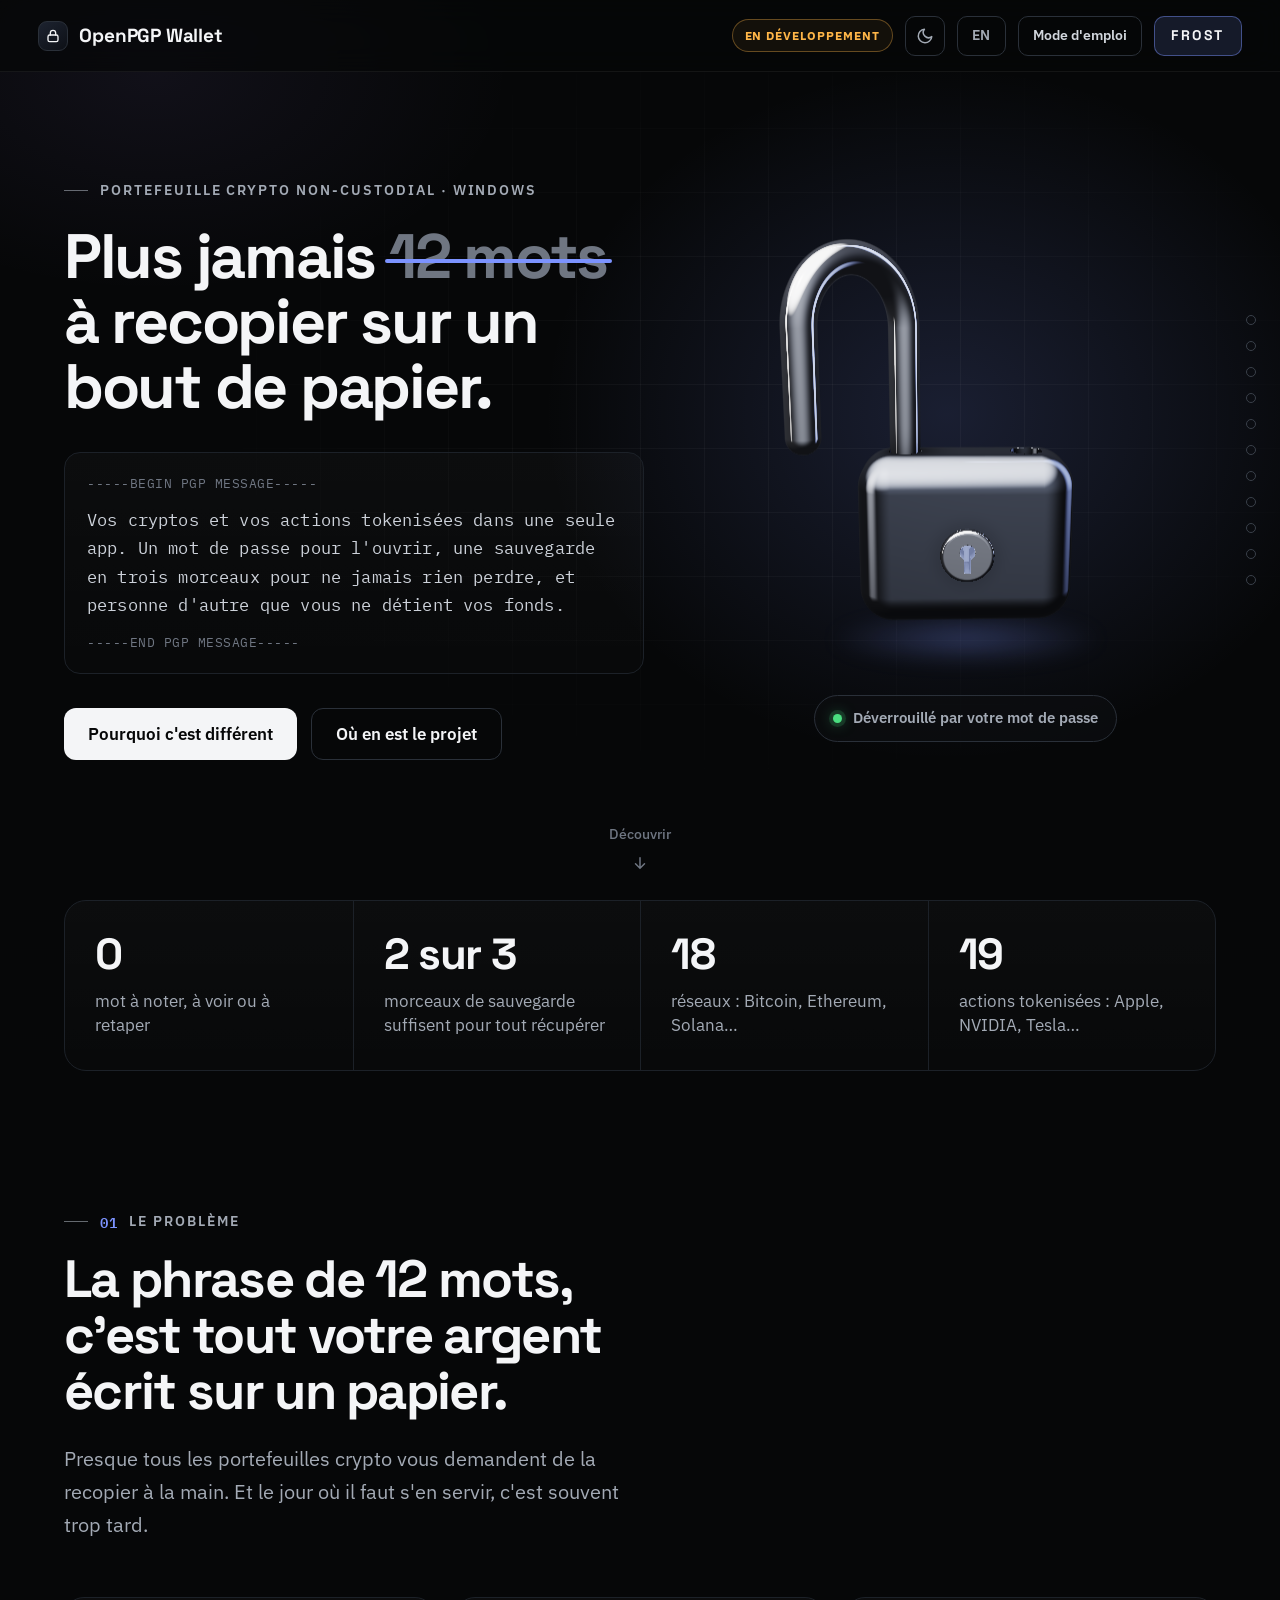
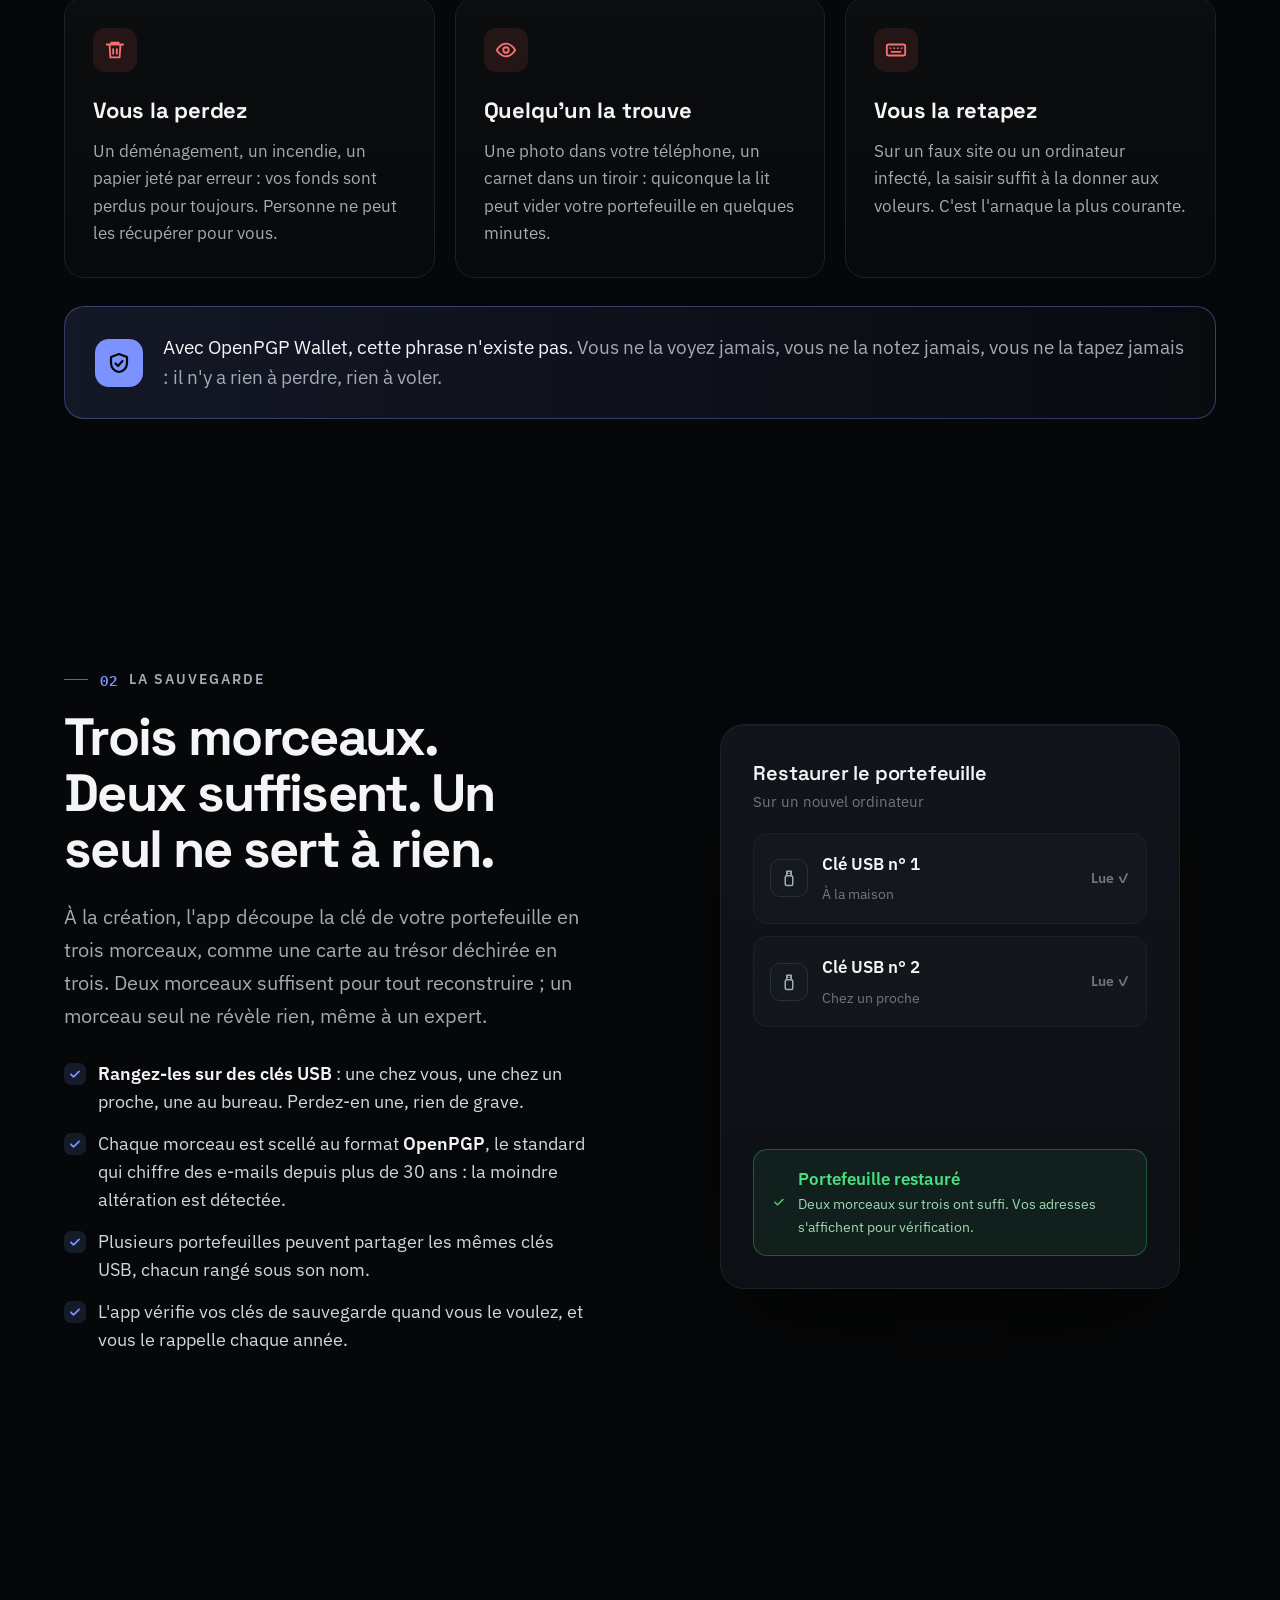
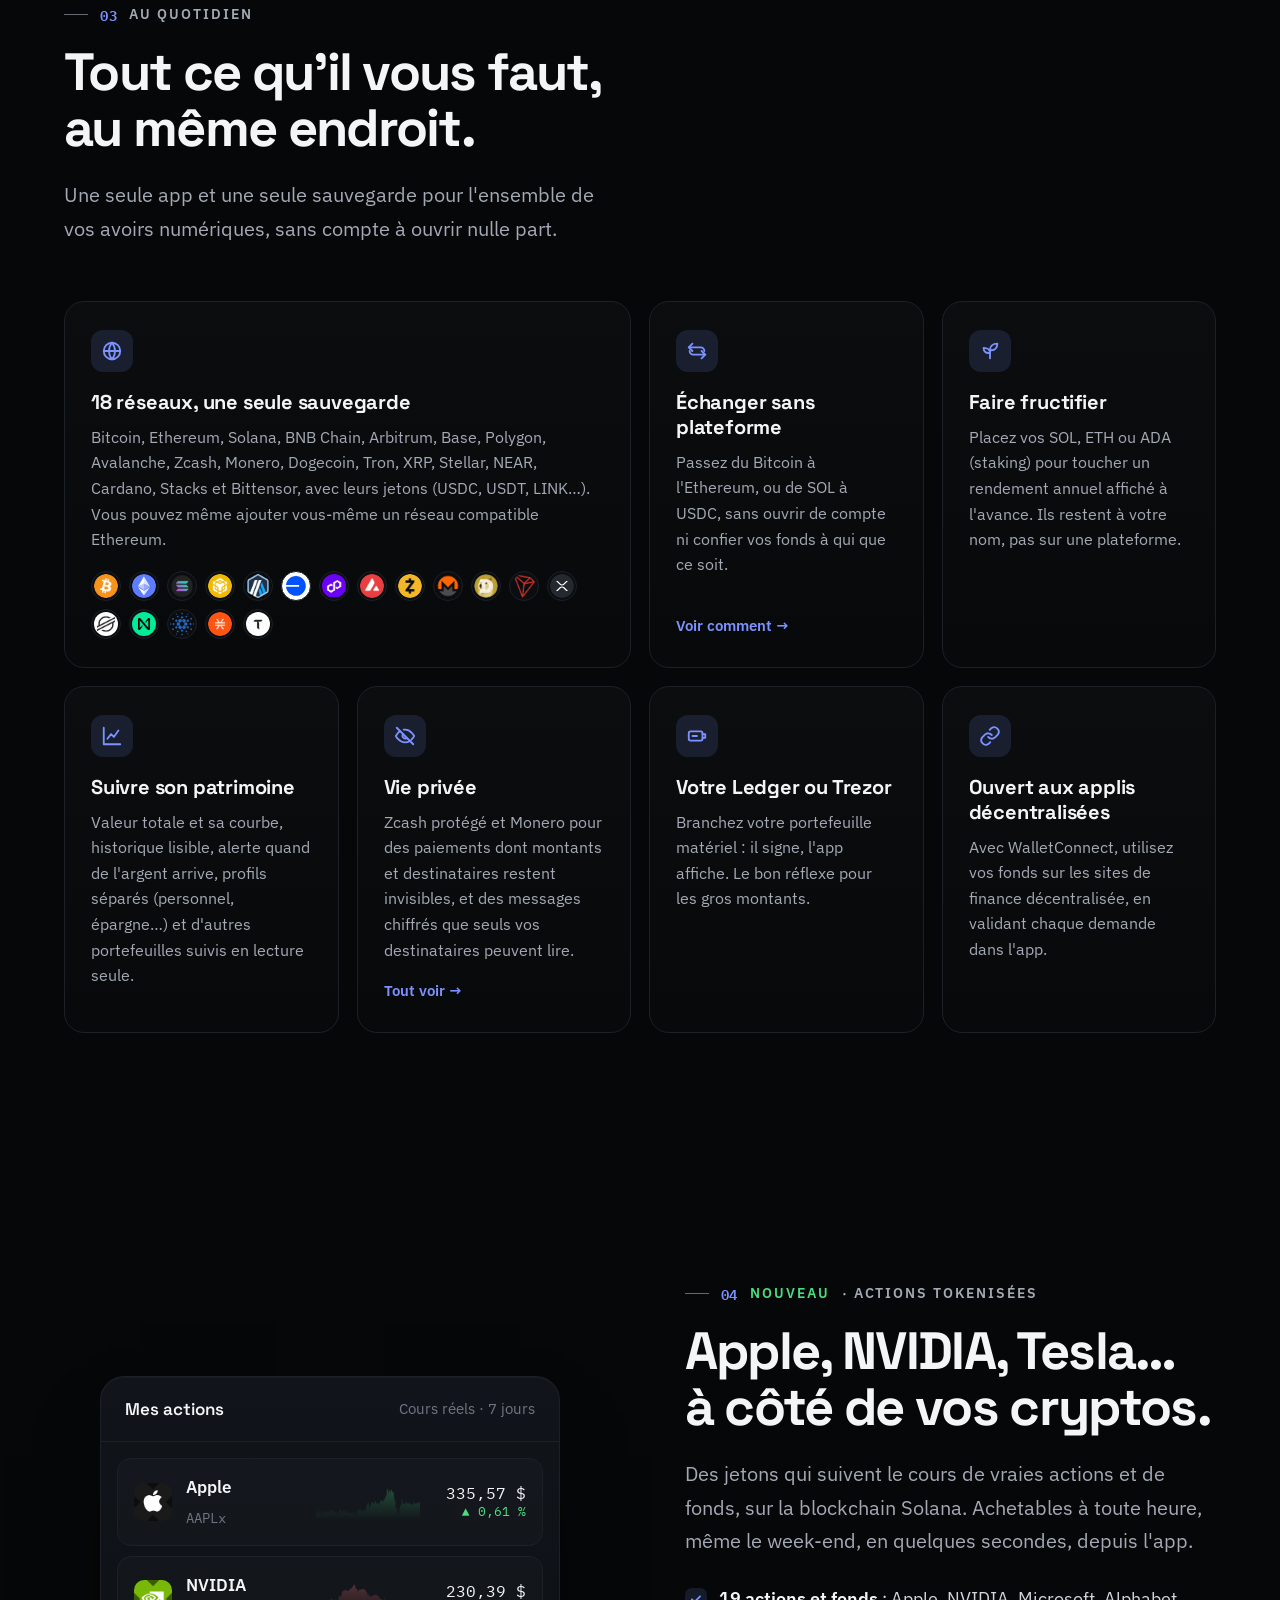
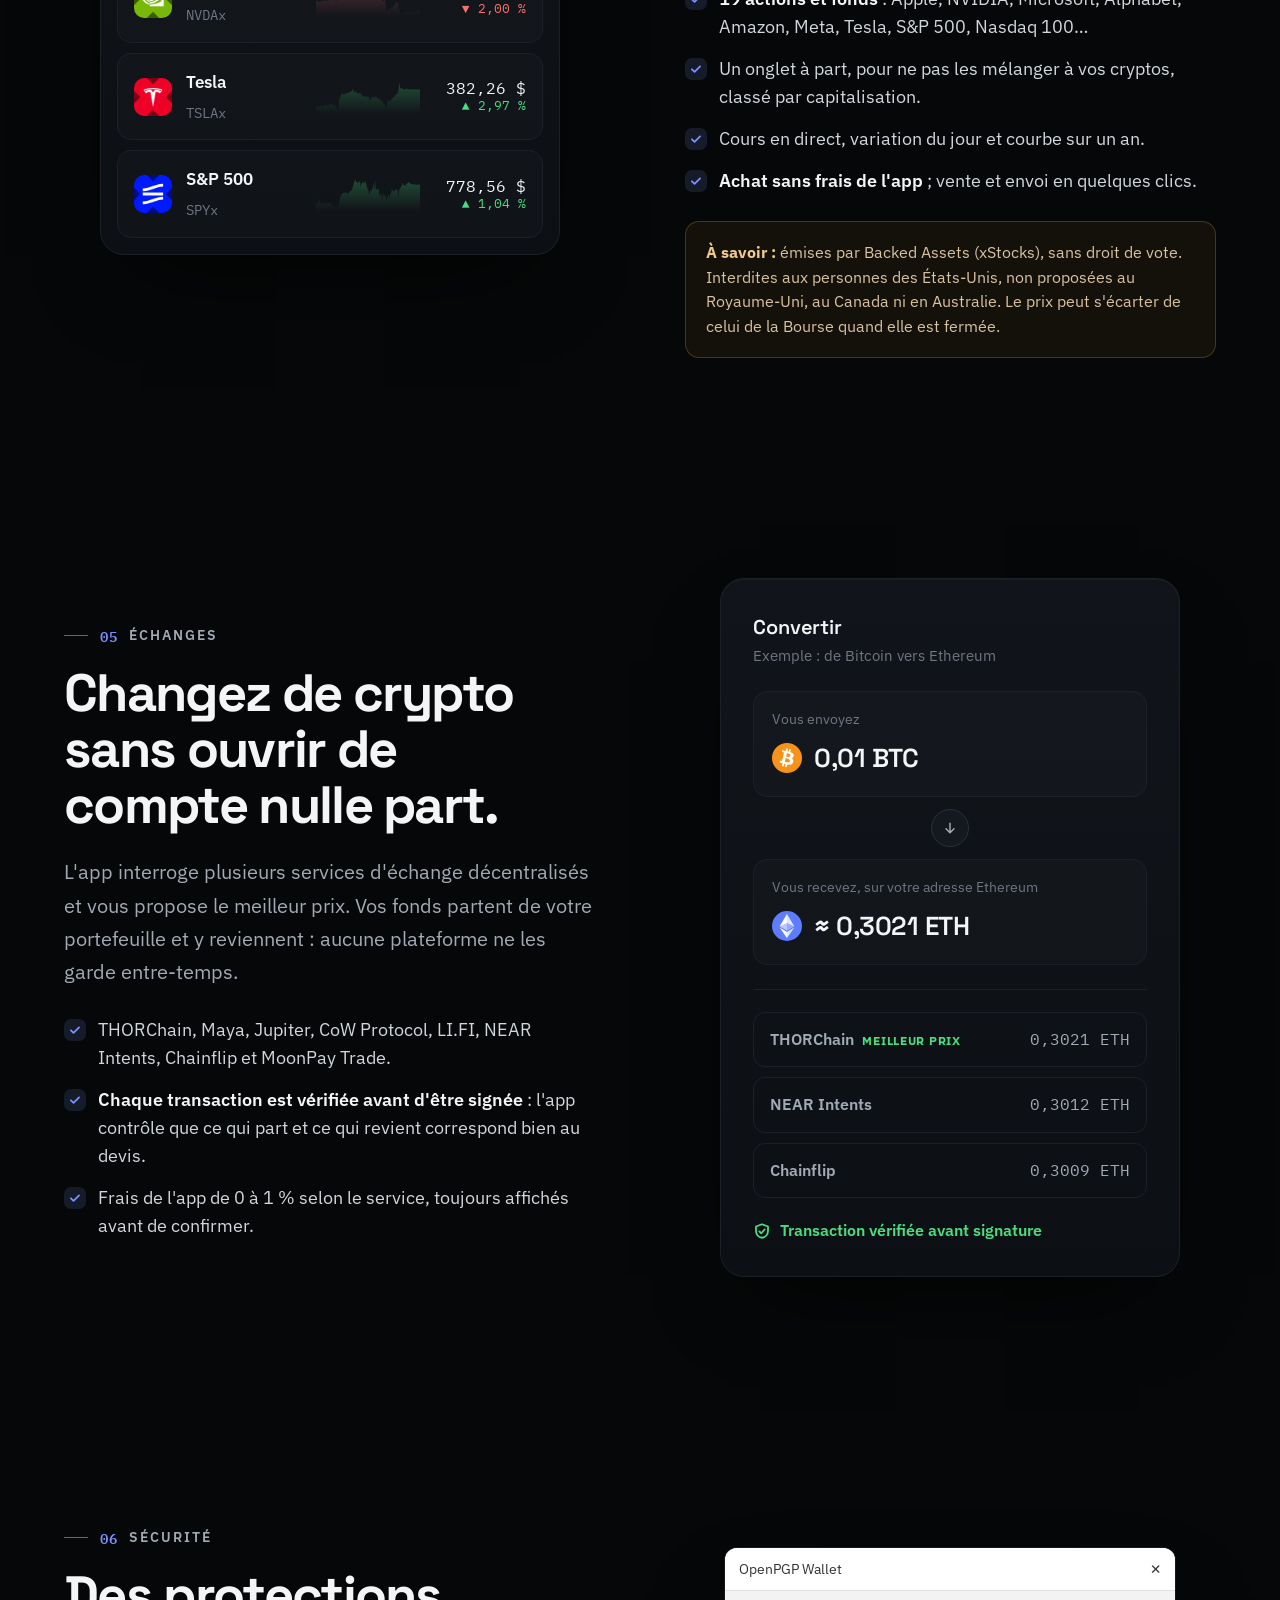
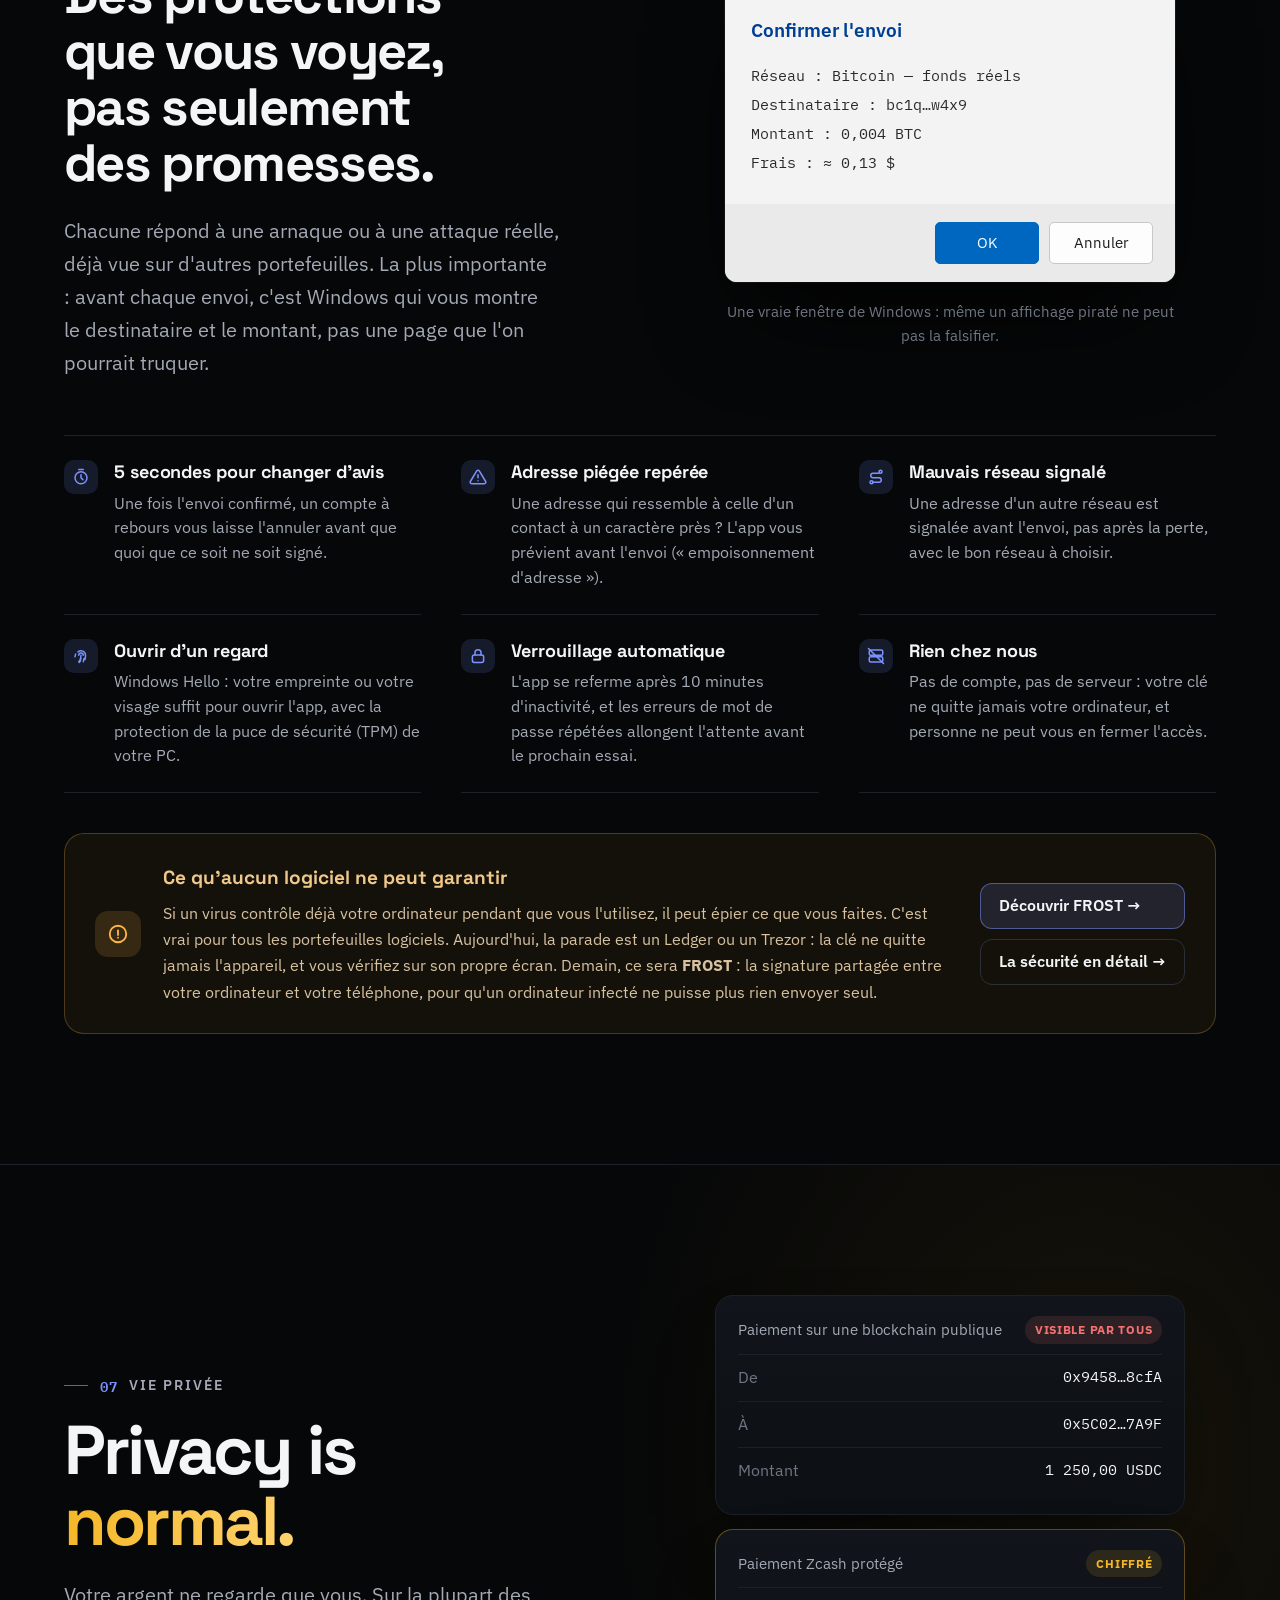
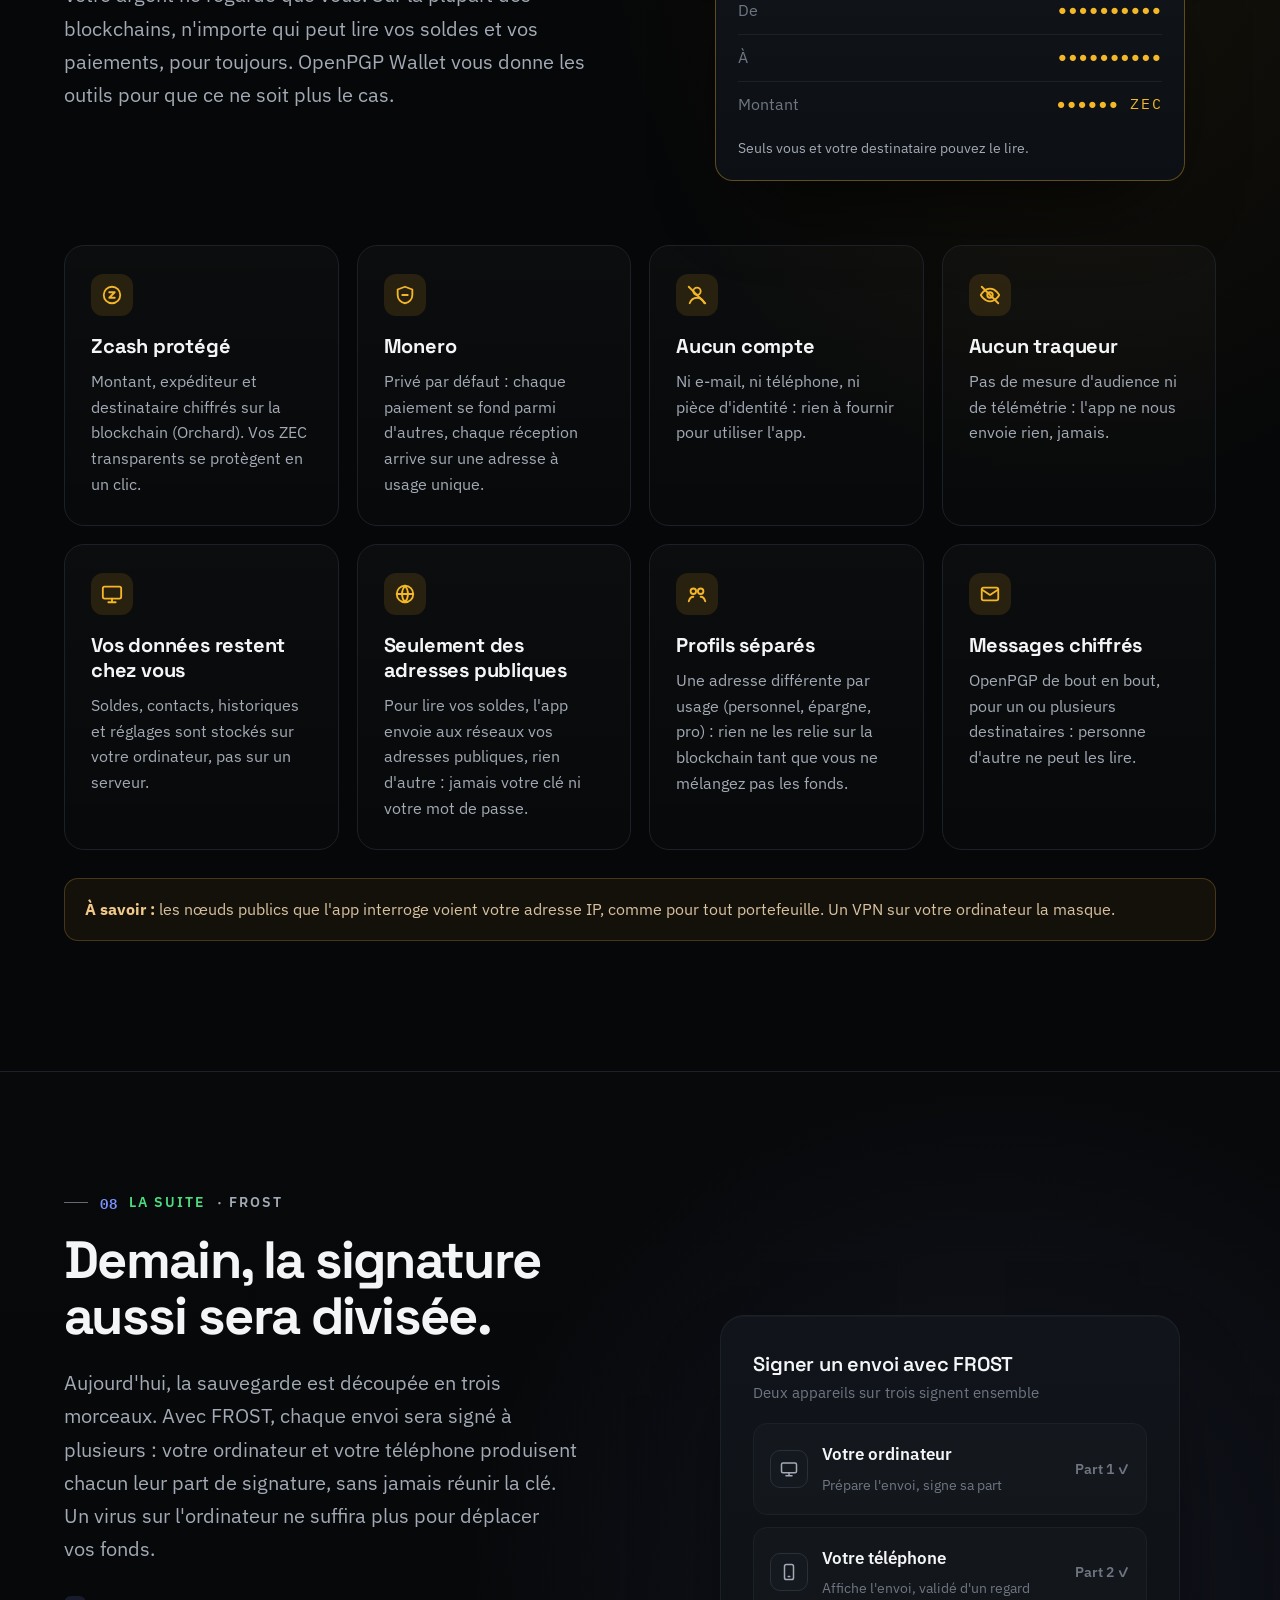
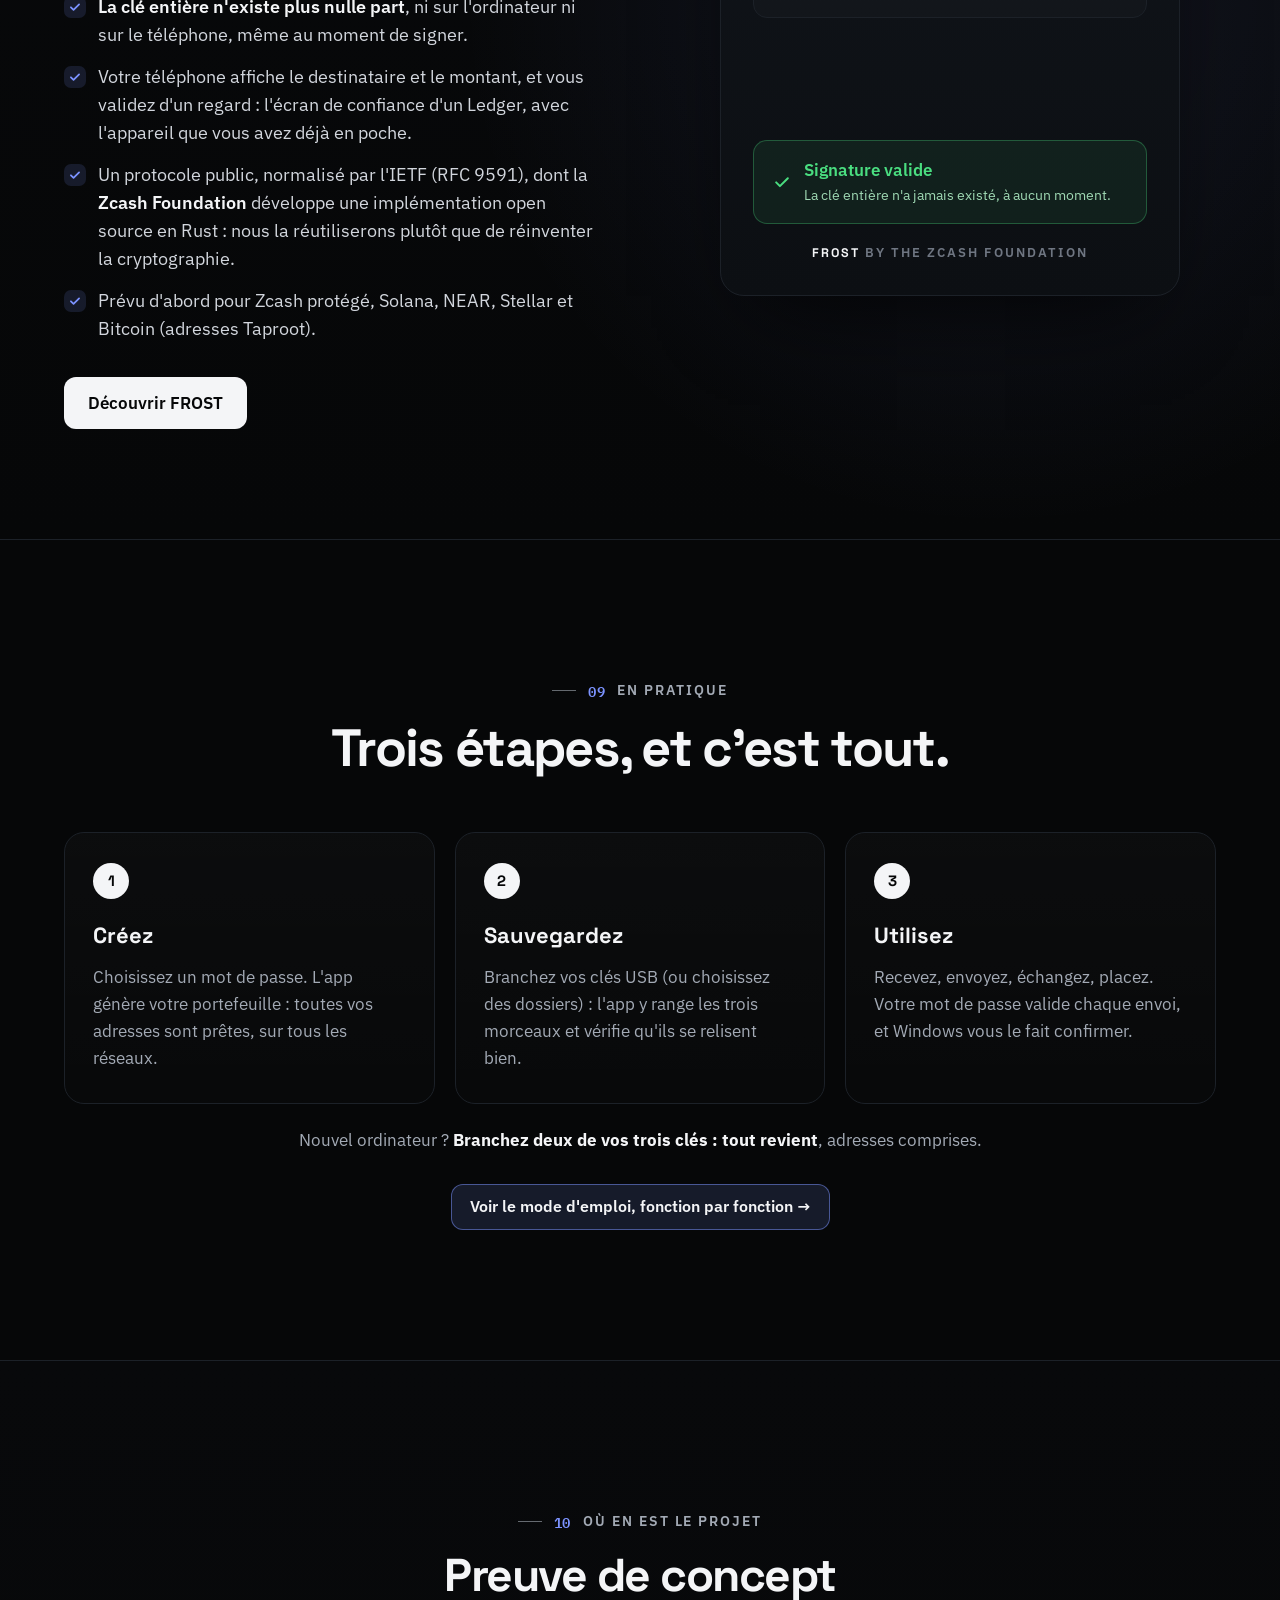
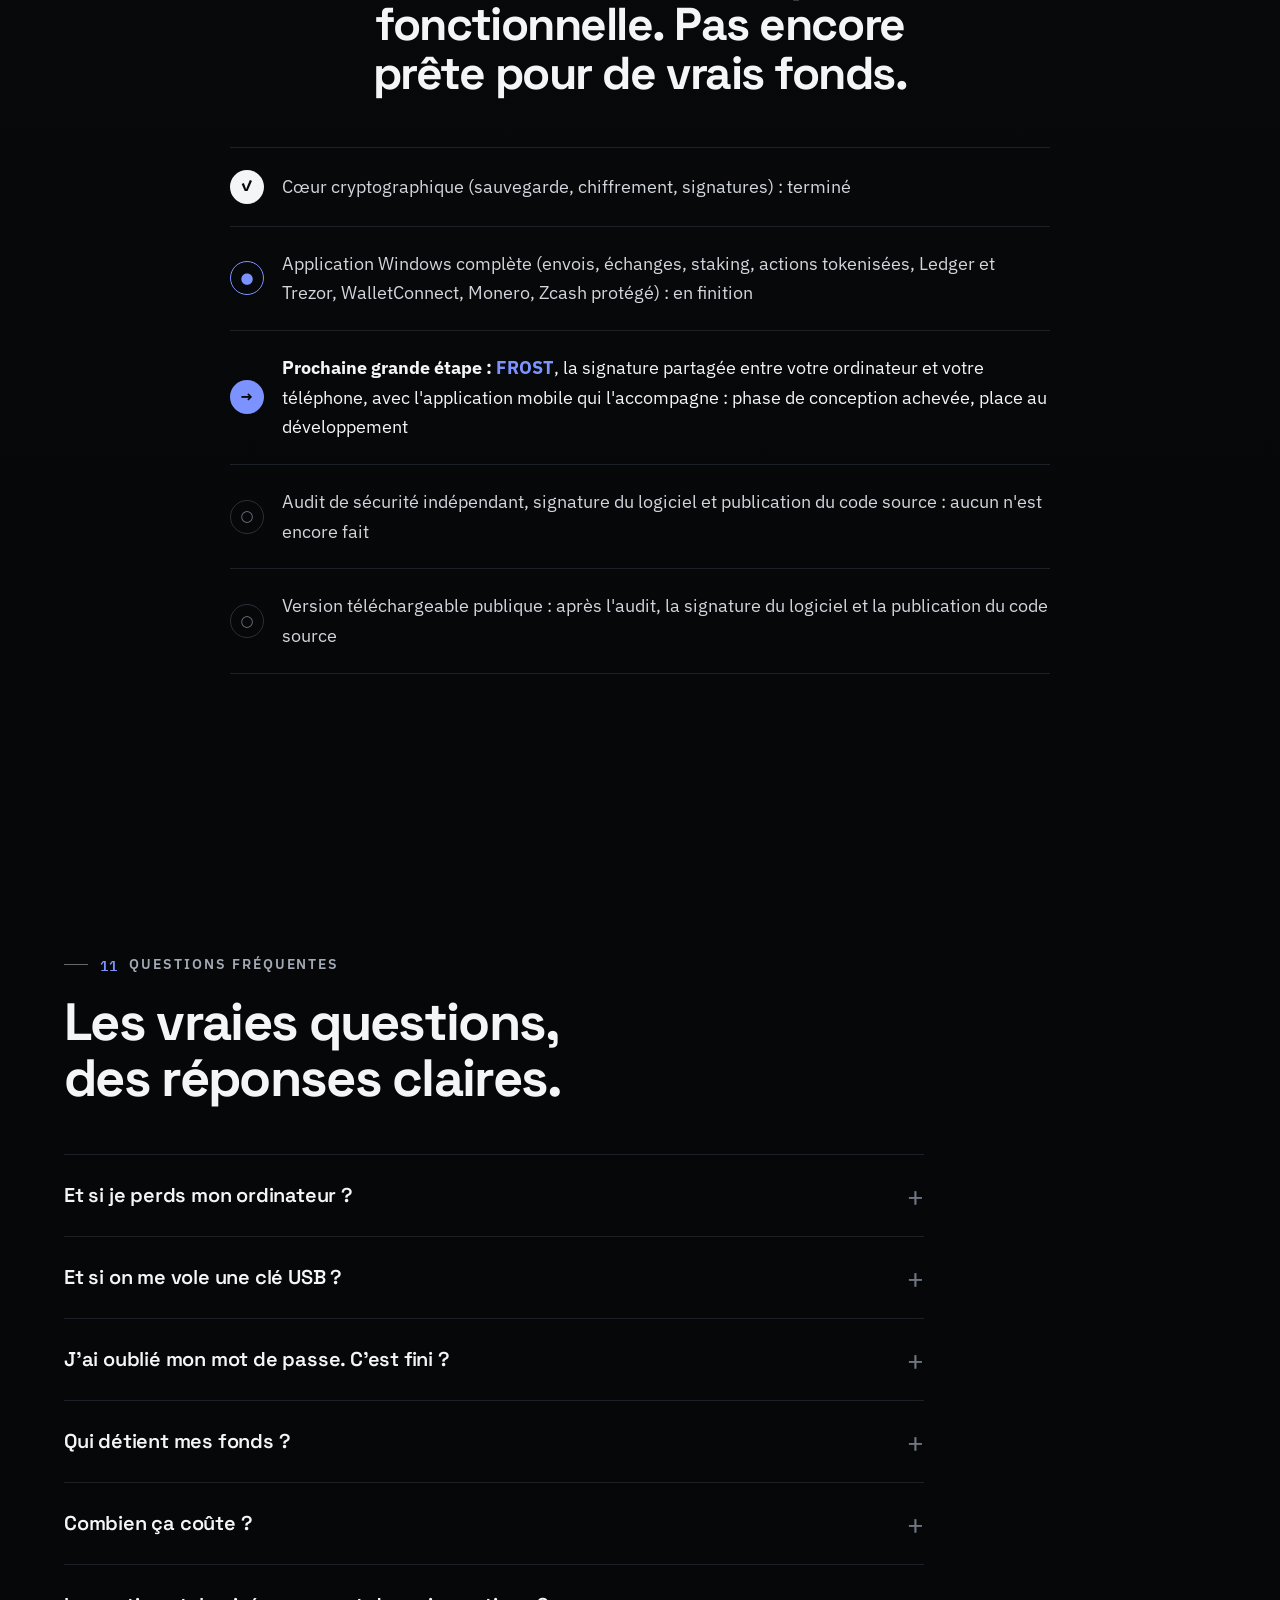
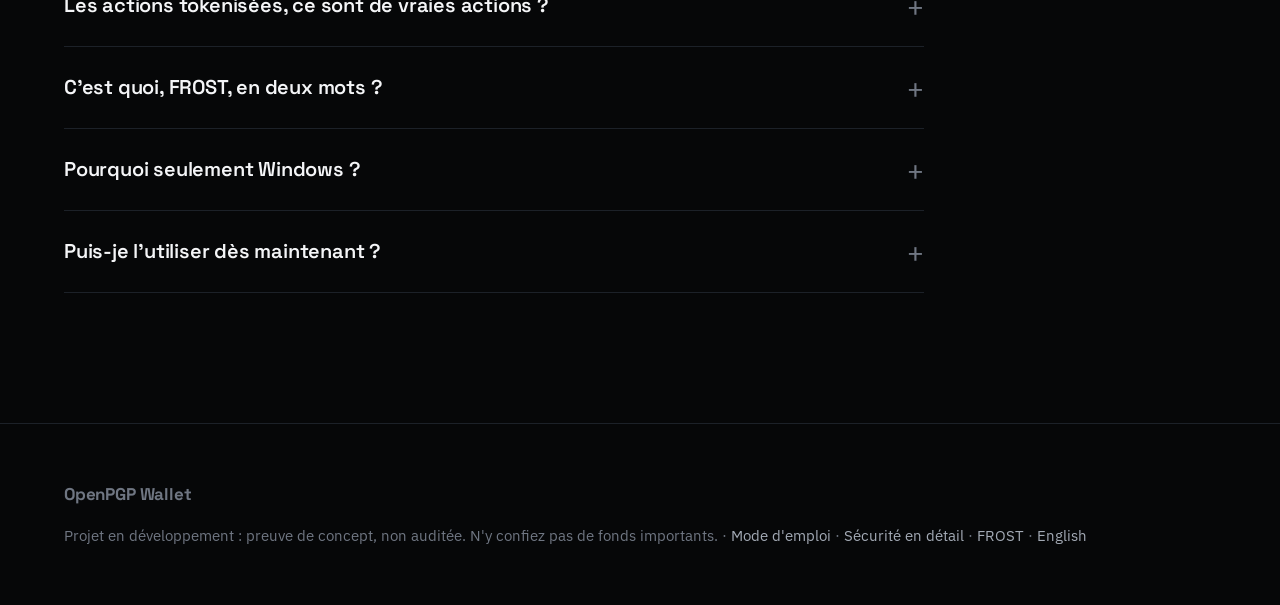
==== index.html @ 3c8a3f7e "Mode d'emploi en vidéos (français et anglais), page FROST aux couleurs de Zcash, relecture du site -" ====
<!DOCTYPE html>
<html lang="fr">
<head>
<meta charset="utf-8">
<meta name="viewport" content="width=device-width, initial-scale=1.0">
<script>try { if (localStorage.getItem("openpgp-site-theme") === "light") document.documentElement.dataset.theme = "light"; } catch (e) {}</script>
<title>OpenPGP Wallet — vos cryptos et vos actions, sans phrase de récupération</title>
<meta name="description" content="Portefeuille crypto non-custodial pour Windows : 18 réseaux, actions tokenisées, échanges et staking, sans phrase de 12 mots à noter. Une sauvegarde en trois morceaux, dont deux suffisent. Projet en développement.">
<link rel="icon" type="image/svg+xml" href="assets/favicon.svg">
<link rel="icon" type="image/png" sizes="32x32" href="assets/favicon-32.png">
<link rel="apple-touch-icon" href="assets/apple-touch-icon.png">
<link rel="alternate" hreflang="fr" href="index.html">
<link rel="alternate" hreflang="en" href="en.html">
<link rel="preconnect" href="https://fonts.googleapis.com">
<link rel="preconnect" href="https://fonts.gstatic.com" crossorigin>
<link href="https://fonts.googleapis.com/css2?family=Space+Grotesk:wght@500;600;700&family=IBM+Plex+Sans:wght@400;500;600&family=IBM+Plex+Mono:wght@400;500&display=swap" rel="stylesheet">
<link rel="stylesheet" href="assets/site.css">
</head>
<body>

<header class="nav">
  <a class="brand" href="#top" aria-label="OpenPGP Wallet, haut de page">
    <span class="brand-mark" aria-hidden="true">
      <svg width="16" height="16" viewBox="0 0 24 24" fill="none" stroke="#f4f5f7" stroke-width="2" stroke-linecap="round"><rect x="4.5" y="10.5" width="15" height="10" rx="2.5"/><path d="M8 10.5V7.5a4 4 0 0 1 8 0v3"/></svg>
    </span>
    OpenPGP Wallet
  </a>
  <nav class="nav-links" aria-label="Sections">
    <a href="#sec-why">Pourquoi</a>
    <a href="#sec-backup">Sauvegarde</a>
    <a href="#sec-features">Fonctionnalités</a>
    <a href="#sec-stocks">Actions</a>
    <a href="#sec-swap">Échanges</a>
    <a href="#sec-security">Sécurité</a>
    <a href="#sec-privacy">Vie privée</a>
    <a href="#sec-frost" class="nav-frost">FROST</a>
    <a href="#sec-status">Projet</a>
    <a href="#sec-faq">FAQ</a>
  </nav>
  <div class="nav-actions">
    <span class="badge-private">EN DÉVELOPPEMENT</span>
    <button class="theme-toggle" type="button" id="theme-toggle" data-to-light="Passer en thème clair" data-to-dark="Passer en thème sombre" aria-label="Passer en thème clair" title="Passer en thème clair">
      <svg class="moon" width="18" height="18" viewBox="0 0 24 24" fill="none" stroke="currentColor" stroke-width="2" stroke-linecap="round" stroke-linejoin="round" aria-hidden="true"><path d="M21 12.8A9 9 0 1 1 11.2 3a7 7 0 0 0 9.8 9.8z"/></svg>
      <svg class="sun" width="18" height="18" viewBox="0 0 24 24" fill="none" stroke="currentColor" stroke-width="2" stroke-linecap="round" aria-hidden="true"><circle cx="12" cy="12" r="4"/><path d="M12 2v2M12 20v2M4.9 4.9l1.4 1.4M17.7 17.7l1.4 1.4M2 12h2M20 12h2M4.9 19.1l1.4-1.4M17.7 6.3l1.4-1.4"/></svg>
    </button>
    <a class="lang-switch" href="en.html" hreflang="en" lang="en" aria-label="English version">EN</a>
    <a class="guide-link" href="guide.html">Mode d'emploi</a>
    <a class="frost-link" href="frost.html">FROST</a>
  </div>
</header>

<nav class="dots" aria-label="Navigation par section">
  <a class="dot" href="#sec-why" title="Pourquoi" aria-label="Pourquoi"></a>
  <a class="dot" href="#sec-backup" title="Sauvegarde" aria-label="Sauvegarde"></a>
  <a class="dot" href="#sec-features" title="Fonctionnalités" aria-label="Fonctionnalités"></a>
  <a class="dot" href="#sec-stocks" title="Actions tokenisées" aria-label="Actions tokenisées"></a>
  <a class="dot" href="#sec-swap" title="Échanges" aria-label="Échanges"></a>
  <a class="dot" href="#sec-security" title="Sécurité" aria-label="Sécurité"></a>
  <a class="dot" href="#sec-privacy" title="Vie privée" aria-label="Vie privée"></a>
  <a class="dot" href="#sec-frost" title="FROST, la suite" aria-label="FROST, la suite"></a>
  <a class="dot" href="#sec-how" title="En pratique" aria-label="En pratique"></a>
  <a class="dot" href="#sec-status" title="Où en est le projet" aria-label="Où en est le projet"></a>
  <a class="dot" href="#sec-faq" title="Questions fréquentes" aria-label="Questions fréquentes"></a>
</nav>

<main id="top">

  <!-- ===== Héro : cadenas 3D (WebGL, rendu par assets/site.js) ===== -->
  <section class="hero">
    <div class="hero-grid" aria-hidden="true"></div>
    <div class="hero-inner">
      <div class="hero-copy">
        <span class="eyebrow">Portefeuille crypto non-custodial · Windows</span>
        <h1>Plus jamais <span class="strike">12 mots</span> à recopier sur un bout de papier.</h1>
        <div class="pgp">
          <div class="pgp-armor" aria-hidden="true">-----BEGIN PGP MESSAGE-----</div>
          <p id="hero-decrypt-text" class="pgp-text">Vos cryptos et vos actions tokenisées dans une seule app. Un mot de passe pour l'ouvrir, une sauvegarde en trois morceaux pour ne jamais rien perdre, et personne d'autre que vous ne détient vos fonds.</p>
          <div class="pgp-armor" aria-hidden="true">-----END PGP MESSAGE-----</div>
        </div>
        <div class="cta">
          <a class="btn btn-primary" href="#sec-why">Pourquoi c'est différent</a>
          <a class="btn btn-ghost" href="#sec-status">Où en est le projet</a>
        </div>
      </div>

      <div class="hero-visual">
        <div class="lock-stage" id="lock-stage">
          <div class="lock-floor" aria-hidden="true"></div>
          <canvas id="lock-canvas" aria-hidden="true"></canvas>
          <!-- Sans WebGL : cadenas dessiné, mêmes matières. -->
          <svg class="lock-fallback" viewBox="0 0 200 200" aria-hidden="true">
            <defs>
              <linearGradient id="fb-body" x1="0" y1="0" x2="1" y2="1"><stop offset="0" stop-color="#5b6170"/><stop offset="0.45" stop-color="#2a2f39"/><stop offset="1" stop-color="#14171c"/></linearGradient>
              <linearGradient id="fb-shackle" x1="0" y1="0" x2="1" y2="0"><stop offset="0" stop-color="#8e95a3"/><stop offset="0.35" stop-color="#f1f3f7"/><stop offset="0.6" stop-color="#9aa1ae"/><stop offset="1" stop-color="#d9dde5"/></linearGradient>
            </defs>
            <path d="M70 96V70a30 30 0 0 1 60 0v26" fill="none" stroke="url(#fb-shackle)" stroke-width="13" stroke-linecap="round"/>
            <rect x="46" y="92" width="108" height="84" rx="18" fill="url(#fb-body)" stroke="#3a404c"/>
            <rect x="58" y="104" width="84" height="60" rx="10" fill="none" stroke="#454b57" stroke-width="1"/>
            <circle cx="100" cy="128" r="7" fill="#05060a"/><rect x="97" y="130" width="6" height="16" rx="2" fill="#05060a"/>
            <circle cx="100" cy="128" r="3" fill="#7c93ff" opacity="0.8"/>
          </svg>
        </div>
        <div class="lock-status" id="lock-status" role="status" data-locked="Coffre verrouillé · chiffré OpenPGP" data-open="Déverrouillé par votre mot de passe">
          <span class="led" aria-hidden="true"></span>
          <span id="lock-status-text">Coffre verrouillé · chiffré OpenPGP</span>
        </div>
      </div>
    </div>
    <a class="scroll-hint" href="#strip" aria-label="Faire défiler">
      <span>Découvrir</span>
      <svg width="18" height="18" viewBox="0 0 24 24" fill="none" stroke="currentColor" stroke-width="2" stroke-linecap="round" aria-hidden="true"><path d="M12 5v13M6 13l6 6 6-6"/></svg>
    </a>
  </section>

  <!-- ===== Chiffres clés ===== -->
  <section class="strip" id="strip" aria-label="En bref">
    <div class="strip-inner">
      <div class="stat"><div class="stat-k">0</div><div class="stat-l">mot à noter, à voir ou à retaper</div></div>
      <div class="stat"><div class="stat-k">2 sur 3</div><div class="stat-l">morceaux de sauvegarde suffisent pour tout récupérer</div></div>
      <div class="stat"><div class="stat-k">18</div><div class="stat-l">réseaux : Bitcoin, Ethereum, Solana…</div></div>
      <div class="stat"><div class="stat-k">19</div><div class="stat-l">actions tokenisées : Apple, NVIDIA, Tesla…</div></div>
    </div>
  </section>

  <!-- ===== 01 — Le problème ===== -->
  <section class="section" id="sec-why">
    <div class="section-inner">
      <div class="section-head">
        <span class="eyebrow"><span class="num">01</span> Le problème</span>
        <h2>La phrase de 12 mots, c'est tout votre argent écrit sur un papier.</h2>
        <p class="lead">Presque tous les portefeuilles crypto vous demandent de la recopier à la main. Et le jour où il faut s'en servir, c'est souvent trop tard.</p>
      </div>
      <div class="problems">
        <div class="problem reveal" style="--d: 0.05s">
          <span class="problem-icon" aria-hidden="true"><svg width="22" height="22" viewBox="0 0 24 24" fill="none" stroke="currentColor" stroke-width="2" stroke-linecap="round" stroke-linejoin="round"><path d="M3 6h18M8 6V4h8v2M6 6l1 14h10l1-14"/><path d="M10 11v5M14 11v5"/></svg></span>
          <h3>Vous la perdez</h3>
          <p>Un déménagement, un incendie, un papier jeté par erreur : vos fonds sont perdus pour toujours. Personne ne peut les récupérer pour vous.</p>
        </div>
        <div class="problem reveal" style="--d: 0.15s">
          <span class="problem-icon" aria-hidden="true"><svg width="22" height="22" viewBox="0 0 24 24" fill="none" stroke="currentColor" stroke-width="2" stroke-linecap="round" stroke-linejoin="round"><path d="M2 12s3.5-7 10-7 10 7 10 7-3.5 7-10 7S2 12 2 12z"/><circle cx="12" cy="12" r="3"/></svg></span>
          <h3>Quelqu'un la trouve</h3>
          <p>Une photo dans votre téléphone, un carnet dans un tiroir : quiconque la lit peut vider votre portefeuille en quelques minutes.</p>
        </div>
        <div class="problem reveal" style="--d: 0.25s">
          <span class="problem-icon" aria-hidden="true"><svg width="22" height="22" viewBox="0 0 24 24" fill="none" stroke="currentColor" stroke-width="2" stroke-linecap="round" stroke-linejoin="round"><rect x="2" y="6" width="20" height="12" rx="2"/><path d="M6 10h.01M10 10h.01M14 10h.01M18 10h.01M7 14h10"/></svg></span>
          <h3>Vous la retapez</h3>
          <p>Sur un faux site ou un ordinateur infecté, la saisir suffit à la donner aux voleurs. C'est l'arnaque la plus courante.</p>
        </div>
      </div>
      <div class="answer reveal" style="--d: 0.35s">
        <span class="answer-icon" aria-hidden="true"><svg width="24" height="24" viewBox="0 0 24 24" fill="none" stroke="currentColor" stroke-width="2.2" stroke-linecap="round" stroke-linejoin="round"><path d="M12 3l8 3v6c0 4.5-3.2 8.3-8 9-4.8-.7-8-4.5-8-9V6z"/><path d="M8.5 12.5l2.5 2.5 4.5-5"/></svg></span>
        <p>Avec OpenPGP Wallet, cette phrase n'existe pas. <span>Vous ne la voyez jamais, vous ne la notez jamais, vous ne la tapez jamais : il n'y a rien à perdre, rien à voler.</span></p>
      </div>
    </div>
  </section>

  <!-- ===== 02 — La sauvegarde ===== -->
  <section class="feature" id="sec-backup">
    <div class="feature-inner">
      <div class="feature-copy">
        <span class="eyebrow"><span class="num">02</span> La sauvegarde</span>
        <h2>Trois morceaux. Deux suffisent. Un seul ne sert à rien.</h2>
        <p class="lead">À la création, l'app découpe la clé de votre portefeuille en trois morceaux, comme une carte au trésor déchirée en trois. Deux morceaux suffisent pour tout reconstruire ; un morceau seul ne révèle rien, même à un expert.</p>
        <ul class="ticks">
          <li><strong>Rangez-les sur des clés USB</strong> : une chez vous, une chez un proche, une au bureau. Perdez-en une, rien de grave.</li>
          <li>Chaque morceau est scellé au format <strong>OpenPGP</strong>, le standard qui chiffre des e-mails depuis plus de 30 ans : la moindre altération est détectée.</li>
          <li>Plusieurs portefeuilles peuvent partager les mêmes clés USB, chacun rangé sous son nom.</li>
          <li>L'app vérifie vos clés de sauvegarde quand vous le voulez, et vous le rappelle chaque année.</li>
        </ul>
      </div>
      <div class="feature-visual">
        <div class="panel">
          <div class="panel-title">Restaurer le portefeuille</div>
          <div class="panel-label">Sur un nouvel ordinateur</div>
          <div class="keys">
            <div class="key read reveal" style="--d: 0.1s">
              <span class="key-icon" aria-hidden="true"><svg width="18" height="18" viewBox="0 0 24 24" fill="none" stroke="currentColor" stroke-width="2" stroke-linecap="round" stroke-linejoin="round"><rect x="7" y="9" width="10" height="13" rx="2"/><path d="M9 9V3h6v6M10.5 5.5h.01M13.5 5.5h.01"/></svg></span>
              <span><span class="key-name">Clé USB n° 1</span><br><span class="key-where">À la maison</span></span>
              <span class="key-state">Lue ✓</span>
            </div>
            <div class="key read reveal" style="--d: 0.45s">
              <span class="key-icon" aria-hidden="true"><svg width="18" height="18" viewBox="0 0 24 24" fill="none" stroke="currentColor" stroke-width="2" stroke-linecap="round" stroke-linejoin="round"><rect x="7" y="9" width="10" height="13" rx="2"/><path d="M9 9V3h6v6M10.5 5.5h.01M13.5 5.5h.01"/></svg></span>
              <span><span class="key-name">Clé USB n° 2</span><br><span class="key-where">Chez un proche</span></span>
              <span class="key-state">Lue ✓</span>
            </div>
            <div class="key lost reveal" style="--d: 0.8s">
              <span class="key-icon" aria-hidden="true"><svg width="18" height="18" viewBox="0 0 24 24" fill="none" stroke="currentColor" stroke-width="2" stroke-linecap="round" stroke-linejoin="round"><rect x="7" y="9" width="10" height="13" rx="2"/><path d="M9 9V3h6v6M10.5 5.5h.01M13.5 5.5h.01"/></svg></span>
              <span><span class="key-name">Clé USB n° 3</span><br><span class="key-where">Au bureau</span></span>
              <span class="key-state">Perdue</span>
            </div>
          </div>
          <div class="restored reveal" style="--d: 1.15s">
            <svg width="20" height="20" viewBox="0 0 24 24" fill="none" stroke="currentColor" stroke-width="2.4" stroke-linecap="round" stroke-linejoin="round" aria-hidden="true"><path d="M5 12.5l4.5 4.5L19 7.5"/></svg>
            <span>Portefeuille restauré<small>Deux morceaux sur trois ont suffi. Vos adresses s'affichent pour vérification.</small></span>
          </div>
        </div>
      </div>
    </div>
  </section>

  <!-- ===== 03 — Au quotidien ===== -->
  <section class="section" id="sec-features">
    <div class="section-inner">
      <div class="section-head">
        <span class="eyebrow"><span class="num">03</span> Au quotidien</span>
        <h2>Tout ce qu'il vous faut, au même endroit.</h2>
        <p class="lead">Une seule app et une seule sauvegarde pour l'ensemble de vos avoirs numériques, sans compte à ouvrir nulle part.</p>
      </div>
      <div class="cards">
        <div class="card wide reveal" style="--d: 0.05s">
          <span class="card-icon" aria-hidden="true"><svg width="22" height="22" viewBox="0 0 24 24" fill="none" stroke="currentColor" stroke-width="2" stroke-linecap="round" stroke-linejoin="round"><circle cx="12" cy="12" r="9"/><path d="M3 12h18M12 3a14 14 0 0 1 0 18M12 3a14 14 0 0 0 0 18"/></svg></span>
          <h3>18 réseaux, une seule sauvegarde</h3>
          <p>Bitcoin, Ethereum, Solana, BNB Chain, Arbitrum, Base, Polygon, Avalanche, Zcash, Monero, Dogecoin, Tron, XRP, Stellar, NEAR, Cardano, Stacks et Bittensor, avec leurs jetons (USDC, USDT, LINK…). Vous pouvez même ajouter vous-même un réseau compatible Ethereum.</p>
          <div class="logos" aria-hidden="true">
            <img src="assets/btc.webp" alt=""><img src="assets/eth.svg" alt=""><img src="assets/sol-mark.png" alt=""><img src="assets/bnb.png" alt=""><img src="assets/arb.jpg" alt=""><span class="logo-base"><svg viewBox="0 0 111 111"><path fill="#0052FF" d="M54.921 110.034C85.359 110.034 110.034 85.402 110.034 55.017C110.034 24.6319 85.359 0 54.921 0C26.0432 0 2.35281 22.1714 0 50.3923H72.8467V59.6416H3.9565e-07C2.35281 87.8625 26.0432 110.034 54.921 110.034Z"/></svg></span><img src="assets/pol.png" alt=""><img src="assets/avax.png" alt=""><img src="assets/zec.png" alt=""><img src="assets/xmr.png" alt=""><img src="assets/doge.png" alt=""><img src="assets/trx.png" alt=""><img src="assets/xrp.svg" alt=""><img src="assets/xlm.jpg" alt=""><img src="assets/near.jpg" alt=""><img src="assets/ada.png" alt=""><img src="assets/stx.png" alt=""><img src="assets/tao.jpg" alt="">
          </div>
        </div>
        <div class="card reveal" style="--d: 0.12s">
          <span class="card-icon" aria-hidden="true"><svg width="22" height="22" viewBox="0 0 24 24" fill="none" stroke="currentColor" stroke-width="2" stroke-linecap="round" stroke-linejoin="round"><path d="M7 4L3 8l4 4"/><path d="M3 8h13a4 4 0 0 1 4 4"/><path d="M17 20l4-4-4-4"/><path d="M21 16H8a4 4 0 0 1-4-4"/></svg></span>
          <h3>Échanger sans plateforme</h3>
          <p>Passez du Bitcoin à l'Ethereum, ou de SOL à USDC, sans ouvrir de compte ni confier vos fonds à qui que ce soit.</p>
          <a class="more" href="#sec-swap">Voir comment →</a>
        </div>
        <div class="card reveal" style="--d: 0.19s">
          <span class="card-icon" aria-hidden="true"><svg width="22" height="22" viewBox="0 0 24 24" fill="none" stroke="currentColor" stroke-width="2" stroke-linecap="round" stroke-linejoin="round"><path d="M12 20V11"/><path d="M12 11c0-4 3-7 8-7 0 5-3 8-8 7z"/><path d="M12 14c0-3-2.5-5.5-7-5.5 0 4 2.5 6.5 7 5.5z"/></svg></span>
          <h3>Faire fructifier</h3>
          <p>Placez vos SOL, ETH ou ADA (staking) pour toucher un rendement annuel affiché à l'avance. Ils restent à votre nom, pas sur une plateforme.</p>
        </div>
        <div class="card reveal" style="--d: 0.26s">
          <span class="card-icon" aria-hidden="true"><svg width="22" height="22" viewBox="0 0 24 24" fill="none" stroke="currentColor" stroke-width="2" stroke-linecap="round" stroke-linejoin="round"><path d="M3 3v18h18"/><path d="M7 15l4-5 3 3 5-7"/></svg></span>
          <h3>Suivre son patrimoine</h3>
          <p>Valeur totale et sa courbe, historique lisible, alerte quand de l'argent arrive, profils séparés (personnel, épargne…) et d'autres portefeuilles suivis en lecture seule.</p>
        </div>
        <div class="card reveal" style="--d: 0.33s">
          <span class="card-icon" aria-hidden="true"><svg width="22" height="22" viewBox="0 0 24 24" fill="none" stroke="currentColor" stroke-width="2" stroke-linecap="round" stroke-linejoin="round"><path d="M3 3l18 18"/><path d="M10.6 5.1A10.9 10.9 0 0 1 12 5c6.5 0 10 7 10 7a17.6 17.6 0 0 1-3.2 4.2M6.6 6.6C3.9 8.4 2 12 2 12s3.5 7 10 7a10 10 0 0 0 5.4-1.6"/><path d="M9.9 9.9a3 3 0 0 0 4.2 4.2"/></svg></span>
          <h3>Vie privée</h3>
          <p>Zcash protégé et Monero pour des paiements dont montants et destinataires restent invisibles, et des messages chiffrés que seuls vos destinataires peuvent lire.</p>
          <a class="more" href="#sec-privacy">Tout voir →</a>
        </div>
        <div class="card reveal" style="--d: 0.4s">
          <span class="card-icon" aria-hidden="true"><svg width="22" height="22" viewBox="0 0 24 24" fill="none" stroke="currentColor" stroke-width="2" stroke-linecap="round" stroke-linejoin="round"><rect x="3" y="7" width="15" height="10" rx="2"/><path d="M18 10h3v4h-3M7 12h5"/></svg></span>
          <h3>Votre Ledger ou Trezor</h3>
          <p>Branchez votre portefeuille matériel : il signe, l'app affiche. Le bon réflexe pour les gros montants.</p>
        </div>
        <div class="card reveal" style="--d: 0.47s">
          <span class="card-icon" aria-hidden="true"><svg width="22" height="22" viewBox="0 0 24 24" fill="none" stroke="currentColor" stroke-width="2" stroke-linecap="round" stroke-linejoin="round"><path d="M10 13a5 5 0 0 0 7.5.5l3-3a5 5 0 0 0-7-7l-1.7 1.7"/><path d="M14 11a5 5 0 0 0-7.5-.5l-3 3a5 5 0 0 0 7 7l1.7-1.7"/></svg></span>
          <h3>Ouvert aux applis décentralisées</h3>
          <p>Avec WalletConnect, utilisez vos fonds sur les sites de finance décentralisée, en validant chaque demande dans l'app.</p>
        </div>
      </div>
    </div>
  </section>

  <!-- ===== 04 — Actions tokenisées ===== -->
  <section class="feature reverse" id="sec-stocks">
    <div class="feature-inner">
      <div class="feature-copy">
        <span class="eyebrow"><span class="num">04</span> <span class="new">Nouveau</span> · Actions tokenisées</span>
        <h2>Apple, NVIDIA, Tesla… à côté de vos cryptos.</h2>
        <p class="lead">Des jetons qui suivent le cours de vraies actions et de fonds, sur la blockchain Solana. Achetables à toute heure, même le week-end, en quelques secondes, depuis l'app.</p>
        <ul class="ticks">
          <li><strong>19 actions et fonds</strong> : Apple, NVIDIA, Microsoft, Alphabet, Amazon, Meta, Tesla, S&amp;P 500, Nasdaq 100…</li>
          <li>Un onglet à part, pour ne pas les mélanger à vos cryptos, classé par capitalisation.</li>
          <li>Cours en direct, variation du jour et courbe sur un an.</li>
          <li><strong>Achat sans frais de l'app</strong> ; vente et envoi en quelques clics.</li>
        </ul>
        <p class="note"><strong>À savoir :</strong> émises par Backed Assets (xStocks), sans droit de vote. Interdites aux personnes des États-Unis, non proposées au Royaume-Uni, au Canada ni en Australie. Le prix peut s'écarter de celui de la Bourse quand elle est fermée.</p>
      </div>
      <div class="feature-visual">
        <div class="panel list">
          <div class="panel-bar"><strong>Mes actions</strong><span>Cours réels · 7 jours</span></div>
          <div class="rows">
            <div class="stock-row reveal" style="--d: 0.1s">
              <img class="stock-logo" src="assets/xstocks/aaplx.png" alt="">
              <span><span class="stock-name">Apple</span><br><span class="stock-sym">AAPLx</span></span>
              <svg class="spark up" viewBox="0 0 120 40" preserveAspectRatio="none" aria-hidden="true" style="--d: 0.2s"><defs><linearGradient id="spark-aaplx" x1="0" y1="0" x2="0" y2="1"><stop offset="0" class="spark-stop"/><stop offset="1" class="spark-stop end"/></linearGradient></defs><path class="area" d="M0.0 29.9 L0.7 32.5 L1.4 34.9 L2.2 29.1 L2.9 29.7 L3.6 32.9 L4.3 33.6 L5.0 33.5 L5.7 36.2 L6.5 30.5 L7.2 32.7 L7.9 31.1 L8.6 33.0 L9.3 33.6 L10.1 31.2 L10.8 30.2 L11.5 33.4 L12.2 31.0 L12.9 32.5 L13.7 30.8 L14.4 32.9 L15.1 32.1 L15.8 29.4 L16.5 32.0 L17.2 30.0 L18.0 28.9 L18.7 31.4 L19.4 30.0 L20.1 30.6 L20.8 33.2 L21.6 31.7 L22.3 33.3 L23.0 31.9 L23.7 34.2 L24.4 31.4 L25.1 33.1 L25.9 37.0 L26.6 28.1 L27.3 29.8 L28.0 31.6 L28.7 27.8 L29.5 32.1 L30.2 31.7 L30.9 33.1 L31.6 30.3 L32.3 29.5 L33.1 33.1 L33.8 27.8 L34.5 33.6 L35.2 33.1 L35.9 32.7 L36.6 29.8 L37.4 30.2 L38.1 32.6 L38.8 33.3 L39.5 32.8 L40.2 32.7 L41.0 33.2 L41.7 32.0 L42.4 33.2 L43.1 33.2 L43.8 36.8 L44.6 29.9 L45.3 32.9 L46.0 35.5 L46.7 34.2 L47.4 32.4 L48.1 30.5 L48.9 28.9 L49.6 28.5 L50.3 30.3 L51.0 30.3 L51.7 27.5 L52.5 32.7 L53.2 29.4 L53.9 32.9 L54.6 27.7 L55.3 32.7 L56.0 28.5 L56.8 30.3 L57.5 28.8 L58.2 25.9 L58.9 23.4 L59.6 21.6 L60.4 20.6 L61.1 24.0 L61.8 28.6 L62.5 25.1 L63.2 24.0 L64.0 21.2 L64.7 20.3 L65.4 20.4 L66.1 21.3 L66.8 22.2 L67.5 22.9 L68.3 18.7 L69.0 19.2 L69.7 21.7 L70.4 21.7 L71.1 22.2 L71.9 20.8 L72.6 22.7 L73.3 23.8 L74.0 17.9 L74.7 18.4 L75.4 18.1 L76.2 19.6 L76.9 18.3 L77.6 20.1 L78.3 16.3 L79.0 16.3 L79.8 16.7 L80.5 11.8 L81.2 13.8 L81.9 3.0 L82.6 6.6 L83.4 6.5 L84.1 12.1 L84.8 4.8 L85.5 8.0 L86.2 8.0 L86.9 4.8 L87.7 6.9 L88.4 8.3 L89.1 8.6 L89.8 9.6 L90.5 17.4 L91.3 17.6 L92.0 28.0 L92.7 28.5 L93.4 27.6 L94.1 30.7 L94.9 34.8 L95.6 33.8 L96.3 29.1 L97.0 24.6 L97.7 23.6 L98.4 25.7 L99.2 15.7 L99.9 20.5 L100.6 22.6 L101.3 22.1 L102.0 22.7 L102.8 20.2 L103.5 23.1 L104.2 20.4 L104.9 19.7 L105.6 22.1 L106.3 21.9 L107.1 21.7 L107.8 19.7 L108.5 22.5 L109.2 22.8 L109.9 22.8 L110.7 22.9 L111.4 22.9 L112.1 20.6 L112.8 22.7 L113.5 19.7 L114.3 22.0 L115.0 22.0 L115.7 22.0 L116.4 21.0 L117.1 21.1 L117.8 21.0 L118.6 20.5 L119.3 20.3 L120.0 22.7 L120 40 L0 40 Z" fill="url(#spark-aaplx)"/><path class="line" d="M0.0 29.9 L0.7 32.5 L1.4 34.9 L2.2 29.1 L2.9 29.7 L3.6 32.9 L4.3 33.6 L5.0 33.5 L5.7 36.2 L6.5 30.5 L7.2 32.7 L7.9 31.1 L8.6 33.0 L9.3 33.6 L10.1 31.2 L10.8 30.2 L11.5 33.4 L12.2 31.0 L12.9 32.5 L13.7 30.8 L14.4 32.9 L15.1 32.1 L15.8 29.4 L16.5 32.0 L17.2 30.0 L18.0 28.9 L18.7 31.4 L19.4 30.0 L20.1 30.6 L20.8 33.2 L21.6 31.7 L22.3 33.3 L23.0 31.9 L23.7 34.2 L24.4 31.4 L25.1 33.1 L25.9 37.0 L26.6 28.1 L27.3 29.8 L28.0 31.6 L28.7 27.8 L29.5 32.1 L30.2 31.7 L30.9 33.1 L31.6 30.3 L32.3 29.5 L33.1 33.1 L33.8 27.8 L34.5 33.6 L35.2 33.1 L35.9 32.7 L36.6 29.8 L37.4 30.2 L38.1 32.6 L38.8 33.3 L39.5 32.8 L40.2 32.7 L41.0 33.2 L41.7 32.0 L42.4 33.2 L43.1 33.2 L43.8 36.8 L44.6 29.9 L45.3 32.9 L46.0 35.5 L46.7 34.2 L47.4 32.4 L48.1 30.5 L48.9 28.9 L49.6 28.5 L50.3 30.3 L51.0 30.3 L51.7 27.5 L52.5 32.7 L53.2 29.4 L53.9 32.9 L54.6 27.7 L55.3 32.7 L56.0 28.5 L56.8 30.3 L57.5 28.8 L58.2 25.9 L58.9 23.4 L59.6 21.6 L60.4 20.6 L61.1 24.0 L61.8 28.6 L62.5 25.1 L63.2 24.0 L64.0 21.2 L64.7 20.3 L65.4 20.4 L66.1 21.3 L66.8 22.2 L67.5 22.9 L68.3 18.7 L69.0 19.2 L69.7 21.7 L70.4 21.7 L71.1 22.2 L71.9 20.8 L72.6 22.7 L73.3 23.8 L74.0 17.9 L74.7 18.4 L75.4 18.1 L76.2 19.6 L76.9 18.3 L77.6 20.1 L78.3 16.3 L79.0 16.3 L79.8 16.7 L80.5 11.8 L81.2 13.8 L81.9 3.0 L82.6 6.6 L83.4 6.5 L84.1 12.1 L84.8 4.8 L85.5 8.0 L86.2 8.0 L86.9 4.8 L87.7 6.9 L88.4 8.3 L89.1 8.6 L89.8 9.6 L90.5 17.4 L91.3 17.6 L92.0 28.0 L92.7 28.5 L93.4 27.6 L94.1 30.7 L94.9 34.8 L95.6 33.8 L96.3 29.1 L97.0 24.6 L97.7 23.6 L98.4 25.7 L99.2 15.7 L99.9 20.5 L100.6 22.6 L101.3 22.1 L102.0 22.7 L102.8 20.2 L103.5 23.1 L104.2 20.4 L104.9 19.7 L105.6 22.1 L106.3 21.9 L107.1 21.7 L107.8 19.7 L108.5 22.5 L109.2 22.8 L109.9 22.8 L110.7 22.9 L111.4 22.9 L112.1 20.6 L112.8 22.7 L113.5 19.7 L114.3 22.0 L115.0 22.0 L115.7 22.0 L116.4 21.0 L117.1 21.1 L117.8 21.0 L118.6 20.5 L119.3 20.3 L120.0 22.7" pathLength="1"/></svg>
              <span class="stock-price">335,57 $<span class="up">▲ 0,61 %</span></span>
            </div>
            <div class="stock-row reveal" style="--d: 0.2s">
              <img class="stock-logo" src="assets/xstocks/nvdax.png" alt="">
              <span><span class="stock-name">NVIDIA</span><br><span class="stock-sym">NVDAx</span></span>
              <svg class="spark down" viewBox="0 0 120 40" preserveAspectRatio="none" aria-hidden="true" style="--d: 0.3s"><defs><linearGradient id="spark-nvdax" x1="0" y1="0" x2="0" y2="1"><stop offset="0" class="spark-stop"/><stop offset="1" class="spark-stop end"/></linearGradient></defs><path class="area" d="M0.0 21.7 L0.7 21.8 L1.4 22.7 L2.2 23.0 L2.9 23.7 L3.6 23.1 L4.3 22.5 L5.0 22.9 L5.7 22.5 L6.5 22.0 L7.2 22.3 L7.9 22.2 L8.6 22.4 L9.3 22.2 L10.1 22.1 L10.8 20.1 L11.5 22.4 L12.2 22.3 L12.9 22.4 L13.7 21.7 L14.4 21.8 L15.1 22.0 L15.8 20.7 L16.5 21.4 L17.2 20.5 L18.0 19.4 L18.7 20.4 L19.4 21.2 L20.1 20.8 L20.8 22.1 L21.6 21.4 L22.3 20.5 L23.0 20.7 L23.7 21.2 L24.4 22.6 L25.1 21.8 L25.9 20.9 L26.6 16.1 L27.3 16.4 L28.0 17.3 L28.7 17.3 L29.5 15.1 L30.2 11.0 L30.9 11.4 L31.6 10.4 L32.3 10.0 L33.1 10.4 L33.8 8.7 L34.5 9.7 L35.2 10.0 L35.9 10.2 L36.6 10.3 L37.4 10.6 L38.1 9.7 L38.8 8.5 L39.5 8.1 L40.2 7.3 L41.0 7.7 L41.7 6.6 L42.4 5.4 L43.1 4.8 L43.8 3.0 L44.6 3.5 L45.3 5.0 L46.0 7.8 L46.7 8.7 L47.4 7.7 L48.1 11.4 L48.9 10.2 L49.6 10.2 L50.3 8.2 L51.0 9.1 L51.7 8.5 L52.5 9.0 L53.2 8.8 L53.9 7.8 L54.6 8.0 L55.3 8.6 L56.0 9.4 L56.8 9.0 L57.5 10.2 L58.2 11.7 L58.9 12.4 L59.6 15.2 L60.4 16.8 L61.1 12.9 L61.8 16.5 L62.5 16.4 L63.2 17.4 L64.0 17.6 L64.7 16.5 L65.4 16.2 L66.1 15.5 L66.8 15.1 L67.5 15.9 L68.3 15.0 L69.0 15.5 L69.7 14.8 L70.4 15.3 L71.1 16.7 L71.9 16.4 L72.6 16.7 L73.3 19.1 L74.0 19.9 L74.7 19.8 L75.4 19.7 L76.2 21.1 L76.9 22.3 L77.6 21.6 L78.3 24.1 L79.0 18.8 L79.8 21.7 L80.5 28.1 L81.2 34.3 L81.9 35.0 L82.6 33.7 L83.4 31.8 L84.1 31.6 L84.8 31.4 L85.5 32.9 L86.2 32.1 L86.9 29.6 L87.7 30.5 L88.4 29.3 L89.1 28.9 L89.8 27.6 L90.5 27.0 L91.3 25.8 L92.0 23.7 L92.7 23.8 L93.4 23.2 L94.1 24.3 L94.9 24.9 L95.6 32.9 L96.3 31.9 L97.0 36.9 L97.7 36.9 L98.4 36.3 L99.2 36.1 L99.9 37.0 L100.6 36.4 L101.3 35.7 L102.0 36.6 L102.8 36.5 L103.5 35.6 L104.2 35.0 L104.9 34.9 L105.6 34.1 L106.3 34.2 L107.1 34.4 L107.8 35.3 L108.5 35.2 L109.2 35.4 L109.9 34.8 L110.7 35.0 L111.4 34.7 L112.1 34.6 L112.8 34.6 L113.5 34.5 L114.3 33.8 L115.0 34.4 L115.7 34.5 L116.4 34.1 L117.1 34.1 L117.8 33.9 L118.6 33.2 L119.3 33.9 L120.0 34.0 L120 40 L0 40 Z" fill="url(#spark-nvdax)"/><path class="line" d="M0.0 21.7 L0.7 21.8 L1.4 22.7 L2.2 23.0 L2.9 23.7 L3.6 23.1 L4.3 22.5 L5.0 22.9 L5.7 22.5 L6.5 22.0 L7.2 22.3 L7.9 22.2 L8.6 22.4 L9.3 22.2 L10.1 22.1 L10.8 20.1 L11.5 22.4 L12.2 22.3 L12.9 22.4 L13.7 21.7 L14.4 21.8 L15.1 22.0 L15.8 20.7 L16.5 21.4 L17.2 20.5 L18.0 19.4 L18.7 20.4 L19.4 21.2 L20.1 20.8 L20.8 22.1 L21.6 21.4 L22.3 20.5 L23.0 20.7 L23.7 21.2 L24.4 22.6 L25.1 21.8 L25.9 20.9 L26.6 16.1 L27.3 16.4 L28.0 17.3 L28.7 17.3 L29.5 15.1 L30.2 11.0 L30.9 11.4 L31.6 10.4 L32.3 10.0 L33.1 10.4 L33.8 8.7 L34.5 9.7 L35.2 10.0 L35.9 10.2 L36.6 10.3 L37.4 10.6 L38.1 9.7 L38.8 8.5 L39.5 8.1 L40.2 7.3 L41.0 7.7 L41.7 6.6 L42.4 5.4 L43.1 4.8 L43.8 3.0 L44.6 3.5 L45.3 5.0 L46.0 7.8 L46.7 8.7 L47.4 7.7 L48.1 11.4 L48.9 10.2 L49.6 10.2 L50.3 8.2 L51.0 9.1 L51.7 8.5 L52.5 9.0 L53.2 8.8 L53.9 7.8 L54.6 8.0 L55.3 8.6 L56.0 9.4 L56.8 9.0 L57.5 10.2 L58.2 11.7 L58.9 12.4 L59.6 15.2 L60.4 16.8 L61.1 12.9 L61.8 16.5 L62.5 16.4 L63.2 17.4 L64.0 17.6 L64.7 16.5 L65.4 16.2 L66.1 15.5 L66.8 15.1 L67.5 15.9 L68.3 15.0 L69.0 15.5 L69.7 14.8 L70.4 15.3 L71.1 16.7 L71.9 16.4 L72.6 16.7 L73.3 19.1 L74.0 19.9 L74.7 19.8 L75.4 19.7 L76.2 21.1 L76.9 22.3 L77.6 21.6 L78.3 24.1 L79.0 18.8 L79.8 21.7 L80.5 28.1 L81.2 34.3 L81.9 35.0 L82.6 33.7 L83.4 31.8 L84.1 31.6 L84.8 31.4 L85.5 32.9 L86.2 32.1 L86.9 29.6 L87.7 30.5 L88.4 29.3 L89.1 28.9 L89.8 27.6 L90.5 27.0 L91.3 25.8 L92.0 23.7 L92.7 23.8 L93.4 23.2 L94.1 24.3 L94.9 24.9 L95.6 32.9 L96.3 31.9 L97.0 36.9 L97.7 36.9 L98.4 36.3 L99.2 36.1 L99.9 37.0 L100.6 36.4 L101.3 35.7 L102.0 36.6 L102.8 36.5 L103.5 35.6 L104.2 35.0 L104.9 34.9 L105.6 34.1 L106.3 34.2 L107.1 34.4 L107.8 35.3 L108.5 35.2 L109.2 35.4 L109.9 34.8 L110.7 35.0 L111.4 34.7 L112.1 34.6 L112.8 34.6 L113.5 34.5 L114.3 33.8 L115.0 34.4 L115.7 34.5 L116.4 34.1 L117.1 34.1 L117.8 33.9 L118.6 33.2 L119.3 33.9 L120.0 34.0" pathLength="1"/></svg>
              <span class="stock-price">230,39 $<span class="down">▼ 2,00 %</span></span>
            </div>
            <div class="stock-row reveal" style="--d: 0.3s">
              <img class="stock-logo" src="assets/xstocks/tslax.png" alt="">
              <span><span class="stock-name">Tesla</span><br><span class="stock-sym">TSLAx</span></span>
              <svg class="spark up" viewBox="0 0 120 40" preserveAspectRatio="none" aria-hidden="true" style="--d: 0.4s"><defs><linearGradient id="spark-tslax" x1="0" y1="0" x2="0" y2="1"><stop offset="0" class="spark-stop"/><stop offset="1" class="spark-stop end"/></linearGradient></defs><path class="area" d="M0.0 31.0 L0.7 31.9 L1.4 31.7 L2.2 30.3 L2.9 30.6 L3.6 31.2 L4.3 31.1 L5.0 31.2 L5.7 31.1 L6.5 30.3 L7.2 30.1 L7.9 31.5 L8.6 31.6 L9.3 29.7 L10.1 29.4 L10.8 28.5 L11.5 30.0 L12.2 28.9 L12.9 29.4 L13.7 31.7 L14.4 28.7 L15.1 29.5 L15.8 29.2 L16.5 29.4 L17.2 26.7 L18.0 27.9 L18.7 29.3 L19.4 30.0 L20.1 29.7 L20.8 30.2 L21.6 29.3 L22.3 29.3 L23.0 30.8 L23.7 32.1 L24.4 32.4 L25.1 37.0 L25.9 35.9 L26.6 22.8 L27.3 21.0 L28.0 20.4 L28.7 18.2 L29.5 16.5 L30.2 13.7 L30.9 18.4 L31.6 16.3 L32.3 17.6 L33.1 16.9 L33.8 16.0 L34.5 14.4 L35.2 15.8 L35.9 16.3 L36.6 14.9 L37.4 14.9 L38.1 15.1 L38.8 14.2 L39.5 14.2 L40.2 13.5 L41.0 13.1 L41.7 11.8 L42.4 10.6 L43.1 12.0 L43.8 15.0 L44.6 14.4 L45.3 12.8 L46.0 13.1 L46.7 15.2 L47.4 16.0 L48.1 15.0 L48.9 15.5 L49.6 15.8 L50.3 15.3 L51.0 15.8 L51.7 15.8 L52.5 17.0 L53.2 19.0 L53.9 19.0 L54.6 19.0 L55.3 19.9 L56.0 19.5 L56.8 18.4 L57.5 19.4 L58.2 20.0 L58.9 20.7 L59.6 18.7 L60.4 19.9 L61.1 19.6 L61.8 24.3 L62.5 22.6 L63.2 23.7 L64.0 21.6 L64.7 21.0 L65.4 18.7 L66.1 20.4 L66.8 20.5 L67.5 20.5 L68.3 19.3 L69.0 19.9 L69.7 20.3 L70.4 20.2 L71.1 22.0 L71.9 22.2 L72.6 21.3 L73.3 22.6 L74.0 22.7 L74.7 24.9 L75.4 23.6 L76.2 25.4 L76.9 25.7 L77.6 26.4 L78.3 29.8 L79.0 28.0 L79.8 30.6 L80.5 31.7 L81.2 32.5 L81.9 30.6 L82.6 23.7 L83.4 24.7 L84.1 24.1 L84.8 24.1 L85.5 24.7 L86.2 25.5 L86.9 21.8 L87.7 22.6 L88.4 20.9 L89.1 20.4 L89.8 19.6 L90.5 19.9 L91.3 18.0 L92.0 16.4 L92.7 17.0 L93.4 17.4 L94.1 15.1 L94.9 14.1 L95.6 7.1 L96.3 3.0 L97.0 9.9 L97.7 10.0 L98.4 9.7 L99.2 8.6 L99.9 10.7 L100.6 11.4 L101.3 10.9 L102.0 10.9 L102.8 10.8 L103.5 10.4 L104.2 10.2 L104.9 10.1 L105.6 10.6 L106.3 11.1 L107.1 10.8 L107.8 11.1 L108.5 10.7 L109.2 10.8 L109.9 11.2 L110.7 11.2 L111.4 10.5 L112.1 11.3 L112.8 11.2 L113.5 10.3 L114.3 11.0 L115.0 11.5 L115.7 10.9 L116.4 11.3 L117.1 11.0 L117.8 11.3 L118.6 10.9 L119.3 11.3 L120.0 11.3 L120 40 L0 40 Z" fill="url(#spark-tslax)"/><path class="line" d="M0.0 31.0 L0.7 31.9 L1.4 31.7 L2.2 30.3 L2.9 30.6 L3.6 31.2 L4.3 31.1 L5.0 31.2 L5.7 31.1 L6.5 30.3 L7.2 30.1 L7.9 31.5 L8.6 31.6 L9.3 29.7 L10.1 29.4 L10.8 28.5 L11.5 30.0 L12.2 28.9 L12.9 29.4 L13.7 31.7 L14.4 28.7 L15.1 29.5 L15.8 29.2 L16.5 29.4 L17.2 26.7 L18.0 27.9 L18.7 29.3 L19.4 30.0 L20.1 29.7 L20.8 30.2 L21.6 29.3 L22.3 29.3 L23.0 30.8 L23.7 32.1 L24.4 32.4 L25.1 37.0 L25.9 35.9 L26.6 22.8 L27.3 21.0 L28.0 20.4 L28.7 18.2 L29.5 16.5 L30.2 13.7 L30.9 18.4 L31.6 16.3 L32.3 17.6 L33.1 16.9 L33.8 16.0 L34.5 14.4 L35.2 15.8 L35.9 16.3 L36.6 14.9 L37.4 14.9 L38.1 15.1 L38.8 14.2 L39.5 14.2 L40.2 13.5 L41.0 13.1 L41.7 11.8 L42.4 10.6 L43.1 12.0 L43.8 15.0 L44.6 14.4 L45.3 12.8 L46.0 13.1 L46.7 15.2 L47.4 16.0 L48.1 15.0 L48.9 15.5 L49.6 15.8 L50.3 15.3 L51.0 15.8 L51.7 15.8 L52.5 17.0 L53.2 19.0 L53.9 19.0 L54.6 19.0 L55.3 19.9 L56.0 19.5 L56.8 18.4 L57.5 19.4 L58.2 20.0 L58.9 20.7 L59.6 18.7 L60.4 19.9 L61.1 19.6 L61.8 24.3 L62.5 22.6 L63.2 23.7 L64.0 21.6 L64.7 21.0 L65.4 18.7 L66.1 20.4 L66.8 20.5 L67.5 20.5 L68.3 19.3 L69.0 19.9 L69.7 20.3 L70.4 20.2 L71.1 22.0 L71.9 22.2 L72.6 21.3 L73.3 22.6 L74.0 22.7 L74.7 24.9 L75.4 23.6 L76.2 25.4 L76.9 25.7 L77.6 26.4 L78.3 29.8 L79.0 28.0 L79.8 30.6 L80.5 31.7 L81.2 32.5 L81.9 30.6 L82.6 23.7 L83.4 24.7 L84.1 24.1 L84.8 24.1 L85.5 24.7 L86.2 25.5 L86.9 21.8 L87.7 22.6 L88.4 20.9 L89.1 20.4 L89.8 19.6 L90.5 19.9 L91.3 18.0 L92.0 16.4 L92.7 17.0 L93.4 17.4 L94.1 15.1 L94.9 14.1 L95.6 7.1 L96.3 3.0 L97.0 9.9 L97.7 10.0 L98.4 9.7 L99.2 8.6 L99.9 10.7 L100.6 11.4 L101.3 10.9 L102.0 10.9 L102.8 10.8 L103.5 10.4 L104.2 10.2 L104.9 10.1 L105.6 10.6 L106.3 11.1 L107.1 10.8 L107.8 11.1 L108.5 10.7 L109.2 10.8 L109.9 11.2 L110.7 11.2 L111.4 10.5 L112.1 11.3 L112.8 11.2 L113.5 10.3 L114.3 11.0 L115.0 11.5 L115.7 10.9 L116.4 11.3 L117.1 11.0 L117.8 11.3 L118.6 10.9 L119.3 11.3 L120.0 11.3" pathLength="1"/></svg>
              <span class="stock-price">382,26 $<span class="up">▲ 2,97 %</span></span>
            </div>
            <div class="stock-row reveal" style="--d: 0.4s">
              <img class="stock-logo" src="assets/xstocks/spyx.png" alt="">
              <span><span class="stock-name">S&amp;P 500</span><br><span class="stock-sym">SPYx</span></span>
              <svg class="spark up" viewBox="0 0 120 40" preserveAspectRatio="none" aria-hidden="true" style="--d: 0.5s"><defs><linearGradient id="spark-spyx" x1="0" y1="0" x2="0" y2="1"><stop offset="0" class="spark-stop"/><stop offset="1" class="spark-stop end"/></linearGradient></defs><path class="area" d="M0.0 31.0 L0.7 30.7 L1.4 31.3 L2.2 30.4 L2.9 31.1 L3.6 30.5 L4.3 24.5 L5.0 31.7 L5.7 32.5 L6.5 31.2 L7.2 31.0 L7.9 31.3 L8.6 30.9 L9.3 31.0 L10.1 31.3 L10.8 31.4 L11.5 32.1 L12.2 31.3 L12.9 30.8 L13.7 30.8 L14.4 30.0 L15.1 31.1 L15.8 31.0 L16.5 31.4 L17.2 31.4 L18.0 31.4 L18.7 33.5 L19.4 35.0 L20.1 34.8 L20.8 35.9 L21.6 35.6 L22.3 35.7 L23.0 35.5 L23.7 37.0 L24.4 35.3 L25.1 35.0 L25.9 36.1 L26.6 31.6 L27.3 26.2 L28.0 24.5 L28.7 22.2 L29.5 20.8 L30.2 19.2 L30.9 19.2 L31.6 18.8 L32.3 18.4 L33.1 18.7 L33.8 17.5 L34.5 18.2 L35.2 18.7 L35.9 18.9 L36.6 19.2 L37.4 19.2 L38.1 18.8 L38.8 17.3 L39.5 16.9 L40.2 16.2 L41.0 16.4 L41.7 14.8 L42.4 11.0 L43.1 9.7 L43.8 6.8 L44.6 4.6 L45.3 3.0 L46.0 5.7 L46.7 6.3 L47.4 5.9 L48.1 7.8 L48.9 6.1 L49.6 4.8 L50.3 5.9 L51.0 6.4 L51.7 12.3 L52.5 7.5 L53.2 7.1 L53.9 6.5 L54.6 6.8 L55.3 6.3 L56.0 7.7 L56.8 4.3 L57.5 7.4 L58.2 9.4 L58.9 12.0 L59.6 14.2 L60.4 15.7 L61.1 19.4 L61.8 20.7 L62.5 16.4 L63.2 16.2 L64.0 17.1 L64.7 13.4 L65.4 14.2 L66.1 6.1 L66.8 14.9 L67.5 13.9 L68.3 3.8 L69.0 15.0 L69.7 13.7 L70.4 14.3 L71.1 15.3 L71.9 14.3 L72.6 14.1 L73.3 22.9 L74.0 20.1 L74.7 20.5 L75.4 20.6 L76.2 29.8 L76.9 20.2 L77.6 23.2 L78.3 19.2 L79.0 22.0 L79.8 21.9 L80.5 24.6 L81.2 28.0 L81.9 24.6 L82.6 23.7 L83.4 21.5 L84.1 20.0 L84.8 27.4 L85.5 21.8 L86.2 19.7 L86.9 18.3 L87.7 12.3 L88.4 16.9 L89.1 16.9 L89.8 16.4 L90.5 16.8 L91.3 15.4 L92.0 14.0 L92.7 14.4 L93.4 15.8 L94.1 14.4 L94.9 24.2 L95.6 18.0 L96.3 14.0 L97.0 13.9 L97.7 11.7 L98.4 11.3 L99.2 10.0 L99.9 6.6 L100.6 8.9 L101.3 9.4 L102.0 9.9 L102.8 10.0 L103.5 9.8 L104.2 8.0 L104.9 7.6 L105.6 7.7 L106.3 6.6 L107.1 6.3 L107.8 7.0 L108.5 7.2 L109.2 8.3 L109.9 8.1 L110.7 8.7 L111.4 8.2 L112.1 8.8 L112.8 8.7 L113.5 8.3 L114.3 9.0 L115.0 8.9 L115.7 9.3 L116.4 8.8 L117.1 9.2 L117.8 9.3 L118.6 8.6 L119.3 8.5 L120.0 9.6 L120 40 L0 40 Z" fill="url(#spark-spyx)"/><path class="line" d="M0.0 31.0 L0.7 30.7 L1.4 31.3 L2.2 30.4 L2.9 31.1 L3.6 30.5 L4.3 24.5 L5.0 31.7 L5.7 32.5 L6.5 31.2 L7.2 31.0 L7.9 31.3 L8.6 30.9 L9.3 31.0 L10.1 31.3 L10.8 31.4 L11.5 32.1 L12.2 31.3 L12.9 30.8 L13.7 30.8 L14.4 30.0 L15.1 31.1 L15.8 31.0 L16.5 31.4 L17.2 31.4 L18.0 31.4 L18.7 33.5 L19.4 35.0 L20.1 34.8 L20.8 35.9 L21.6 35.6 L22.3 35.7 L23.0 35.5 L23.7 37.0 L24.4 35.3 L25.1 35.0 L25.9 36.1 L26.6 31.6 L27.3 26.2 L28.0 24.5 L28.7 22.2 L29.5 20.8 L30.2 19.2 L30.9 19.2 L31.6 18.8 L32.3 18.4 L33.1 18.7 L33.8 17.5 L34.5 18.2 L35.2 18.7 L35.9 18.9 L36.6 19.2 L37.4 19.2 L38.1 18.8 L38.8 17.3 L39.5 16.9 L40.2 16.2 L41.0 16.4 L41.7 14.8 L42.4 11.0 L43.1 9.7 L43.8 6.8 L44.6 4.6 L45.3 3.0 L46.0 5.7 L46.7 6.3 L47.4 5.9 L48.1 7.8 L48.9 6.1 L49.6 4.8 L50.3 5.9 L51.0 6.4 L51.7 12.3 L52.5 7.5 L53.2 7.1 L53.9 6.5 L54.6 6.8 L55.3 6.3 L56.0 7.7 L56.8 4.3 L57.5 7.4 L58.2 9.4 L58.9 12.0 L59.6 14.2 L60.4 15.7 L61.1 19.4 L61.8 20.7 L62.5 16.4 L63.2 16.2 L64.0 17.1 L64.7 13.4 L65.4 14.2 L66.1 6.1 L66.8 14.9 L67.5 13.9 L68.3 3.8 L69.0 15.0 L69.7 13.7 L70.4 14.3 L71.1 15.3 L71.9 14.3 L72.6 14.1 L73.3 22.9 L74.0 20.1 L74.7 20.5 L75.4 20.6 L76.2 29.8 L76.9 20.2 L77.6 23.2 L78.3 19.2 L79.0 22.0 L79.8 21.9 L80.5 24.6 L81.2 28.0 L81.9 24.6 L82.6 23.7 L83.4 21.5 L84.1 20.0 L84.8 27.4 L85.5 21.8 L86.2 19.7 L86.9 18.3 L87.7 12.3 L88.4 16.9 L89.1 16.9 L89.8 16.4 L90.5 16.8 L91.3 15.4 L92.0 14.0 L92.7 14.4 L93.4 15.8 L94.1 14.4 L94.9 24.2 L95.6 18.0 L96.3 14.0 L97.0 13.9 L97.7 11.7 L98.4 11.3 L99.2 10.0 L99.9 6.6 L100.6 8.9 L101.3 9.4 L102.0 9.9 L102.8 10.0 L103.5 9.8 L104.2 8.0 L104.9 7.6 L105.6 7.7 L106.3 6.6 L107.1 6.3 L107.8 7.0 L108.5 7.2 L109.2 8.3 L109.9 8.1 L110.7 8.7 L111.4 8.2 L112.1 8.8 L112.8 8.7 L113.5 8.3 L114.3 9.0 L115.0 8.9 L115.7 9.3 L116.4 8.8 L117.1 9.2 L117.8 9.3 L118.6 8.6 L119.3 8.5 L120.0 9.6" pathLength="1"/></svg>
              <span class="stock-price">778,56 $<span class="up">▲ 1,04 %</span></span>
            </div>
          </div>
        </div>
      </div>
    </div>
  </section>

  <!-- ===== 05 — Échanges ===== -->
  <section class="feature" id="sec-swap">
    <div class="feature-inner">
      <div class="feature-copy">
        <span class="eyebrow"><span class="num">05</span> Échanges</span>
        <h2>Changez de crypto sans ouvrir de compte nulle part.</h2>
        <p class="lead">L'app interroge plusieurs services d'échange décentralisés et vous propose le meilleur prix. Vos fonds partent de votre portefeuille et y reviennent : aucune plateforme ne les garde entre-temps.</p>
        <ul class="ticks">
          <li>THORChain, Maya, Jupiter, CoW Protocol, LI.FI, NEAR Intents, Chainflip et MoonPay Trade.</li>
          <li><strong>Chaque transaction est vérifiée avant d'être signée</strong> : l'app contrôle que ce qui part et ce qui revient correspond bien au devis.</li>
          <li>Frais de l'app de 0 à 1 % selon le service, toujours affichés avant de confirmer.</li>
        </ul>
      </div>
      <div class="feature-visual">
        <div class="panel">
          <div class="panel-title">Convertir</div>
          <div class="panel-label">Exemple : de Bitcoin vers Ethereum</div>
          <div style="margin-top: 22px">
            <div class="swap-box">
              <div class="swap-label">Vous envoyez</div>
              <div class="swap-amount"><img src="assets/btc.webp" alt="">0,01 BTC</div>
            </div>
            <div class="swap-arrow" aria-hidden="true"><span><svg width="16" height="16" viewBox="0 0 24 24" fill="none" stroke="currentColor" stroke-width="2.2" stroke-linecap="round"><path d="M12 5v14M6 13l6 6 6-6"/></svg></span></div>
            <div class="swap-box">
              <div class="swap-label">Vous recevez, sur votre adresse Ethereum</div>
              <div class="swap-amount"><img src="assets/eth.svg" alt="">≈ 0,3021 ETH</div>
            </div>
          </div>
          <div class="quotes">
            <div class="quote best reveal" style="--d: 0.3s"><b>THORChain<span class="q-best">MEILLEUR PRIX</span></b><span class="q-out">0,3021 ETH</span></div>
            <div class="quote reveal" style="--d: 0.45s"><b>NEAR Intents</b><span class="q-out">0,3012 ETH</span></div>
            <div class="quote reveal" style="--d: 0.6s"><b>Chainflip</b><span class="q-out">0,3009 ETH</span></div>
          </div>
          <div class="verified reveal" style="--d: 1.4s">
            <svg width="18" height="18" viewBox="0 0 24 24" fill="none" stroke="currentColor" stroke-width="2.4" stroke-linecap="round" stroke-linejoin="round" aria-hidden="true"><path d="M12 3l8 3v6c0 4.5-3.2 8.3-8 9-4.8-.7-8-4.5-8-9V6z"/><path d="M8.5 12.5l2.5 2.5 4.5-5"/></svg>
            Transaction vérifiée avant signature
          </div>
        </div>
      </div>
    </div>
  </section>

  <!-- ===== 06 — Sécurité ===== -->
  <section class="section" id="sec-security">
    <div class="section-inner">
      <div class="feature-inner">
        <div class="feature-copy">
          <span class="eyebrow"><span class="num">06</span> Sécurité</span>
          <h2>Des protections que vous voyez, pas seulement des promesses.</h2>
          <p class="lead">Chacune répond à une arnaque ou à une attaque réelle, déjà vue sur d'autres portefeuilles. La plus importante : avant chaque envoi, c'est Windows qui vous montre le destinataire et le montant, pas une page que l'on pourrait truquer.</p>
        </div>
        <div class="feature-visual" style="flex-direction: column; align-items: center;">
          <div class="dialog" role="img" aria-label="Fenêtre de confirmation Windows : réseau Bitcoin, destinataire, montant 0,004 BTC, frais environ 0,13 dollar, boutons OK et Annuler">
            <div class="dialog-bar"><span>OpenPGP Wallet</span><span aria-hidden="true">✕</span></div>
            <div class="dialog-body">
              <div class="dialog-title">Confirmer l'envoi</div>
              <div class="dialog-lines">
                Réseau : Bitcoin — fonds réels<br>
                Destinataire : bc1q…w4x9<br>
                Montant : 0,004 BTC<br>
                Frais : ≈ 0,13 $
              </div>
            </div>
            <div class="dialog-actions"><span class="ok">OK</span><span>Annuler</span></div>
          </div>
          <p class="dialog-caption">Une vraie fenêtre de Windows : même un affichage piraté ne peut pas la falsifier.</p>
        </div>
      </div>

      <div class="shields">
        <div class="shield reveal" style="--d: 0.05s">
          <span class="shield-icon" aria-hidden="true"><svg width="18" height="18" viewBox="0 0 24 24" fill="none" stroke="currentColor" stroke-width="2" stroke-linecap="round" stroke-linejoin="round"><circle cx="12" cy="13" r="8"/><path d="M12 9v4l2.5 2.5M9 2h6"/></svg></span>
          <div><h3>5 secondes pour changer d'avis</h3><p>Une fois l'envoi confirmé, un compte à rebours vous laisse l'annuler avant que quoi que ce soit ne soit signé.</p></div>
        </div>
        <div class="shield reveal" style="--d: 0.1s">
          <span class="shield-icon" aria-hidden="true"><svg width="18" height="18" viewBox="0 0 24 24" fill="none" stroke="currentColor" stroke-width="2" stroke-linecap="round" stroke-linejoin="round"><path d="M10.3 3.9L1.8 18a2 2 0 0 0 1.7 3h17a2 2 0 0 0 1.7-3L13.7 3.9a2 2 0 0 0-3.4 0z"/><path d="M12 9v4M12 17h.01"/></svg></span>
          <div><h3>Adresse piégée repérée</h3><p>Une adresse qui ressemble à celle d'un contact à un caractère près ? L'app vous prévient avant l'envoi (« empoisonnement d'adresse »).</p></div>
        </div>
        <div class="shield reveal" style="--d: 0.15s">
          <span class="shield-icon" aria-hidden="true"><svg width="18" height="18" viewBox="0 0 24 24" fill="none" stroke="currentColor" stroke-width="2" stroke-linecap="round" stroke-linejoin="round"><circle cx="6" cy="19" r="2"/><circle cx="18" cy="5" r="2"/><path d="M8 19h8a3 3 0 0 0 0-6H8a3 3 0 0 1 0-6h8"/></svg></span>
          <div><h3>Mauvais réseau signalé</h3><p>Une adresse d'un autre réseau est signalée avant l'envoi, pas après la perte, avec le bon réseau à choisir.</p></div>
        </div>
        <div class="shield reveal" style="--d: 0.2s">
          <span class="shield-icon" aria-hidden="true"><svg width="18" height="18" viewBox="0 0 24 24" fill="none" stroke="currentColor" stroke-width="2" stroke-linecap="round" stroke-linejoin="round"><path d="M12 11c0 3.5-1 6.5-3 9M8 6.5A6 6 0 0 1 18 11c0 2-.2 4-.7 5.8M5 9.5A8 8 0 0 0 4 13M12 15c-.3 2-1 4-2 5.5M15 19.5c.5-1.3.8-2.7 1-4.2"/><path d="M9 11a3 3 0 0 1 6 0"/></svg></span>
          <div><h3>Ouvrir d'un regard</h3><p>Windows Hello : votre empreinte ou votre visage suffit pour ouvrir l'app, avec la protection de la puce de sécurité (TPM) de votre PC.</p></div>
        </div>
        <div class="shield reveal" style="--d: 0.25s">
          <span class="shield-icon" aria-hidden="true"><svg width="18" height="18" viewBox="0 0 24 24" fill="none" stroke="currentColor" stroke-width="2" stroke-linecap="round" stroke-linejoin="round"><rect x="4.5" y="10.5" width="15" height="10" rx="2.5"/><path d="M8 10.5V7.5a4 4 0 0 1 8 0v3"/></svg></span>
          <div><h3>Verrouillage automatique</h3><p>L'app se referme après 10 minutes d'inactivité, et les erreurs de mot de passe répétées allongent l'attente avant le prochain essai.</p></div>
        </div>
        <div class="shield reveal" style="--d: 0.3s">
          <span class="shield-icon" aria-hidden="true"><svg width="18" height="18" viewBox="0 0 24 24" fill="none" stroke="currentColor" stroke-width="2" stroke-linecap="round" stroke-linejoin="round"><rect x="3" y="4" width="18" height="7" rx="2"/><rect x="3" y="13" width="18" height="7" rx="2"/><path d="M2 2l20 20"/></svg></span>
          <div><h3>Rien chez nous</h3><p>Pas de compte, pas de serveur : votre clé ne quitte jamais votre ordinateur, et personne ne peut vous en fermer l'accès.</p></div>
        </div>
      </div>

      <div class="honest reveal" style="--d: 0.1s">
        <span class="honest-icon" aria-hidden="true"><svg width="22" height="22" viewBox="0 0 24 24" fill="none" stroke="currentColor" stroke-width="2" stroke-linecap="round" stroke-linejoin="round"><circle cx="12" cy="12" r="9"/><path d="M12 8v5M12 16h.01"/></svg></span>
        <div>
          <h3>Ce qu'aucun logiciel ne peut garantir</h3>
          <p>Si un virus contrôle déjà votre ordinateur pendant que vous l'utilisez, il peut épier ce que vous faites. C'est vrai pour tous les portefeuilles logiciels. Aujourd'hui, la parade est un Ledger ou un Trezor : la clé ne quitte jamais l'appareil, et vous vérifiez sur son propre écran. Demain, ce sera <strong>FROST</strong> : la signature partagée entre votre ordinateur et votre téléphone, pour qu'un ordinateur infecté ne puisse plus rien envoyer seul.</p>
        </div>
        <div class="honest-links">
          <a class="deep-link accent" href="#sec-frost">Découvrir FROST →</a>
          <a class="deep-link" href="securite.html">La sécurité en détail →</a>
        </div>
      </div>
    </div>
  </section>

  <!-- ===== 07 — Privacy is normal ===== -->
  <section class="section privacy" id="sec-privacy">
    <div class="section-inner">
      <div class="feature-inner privacy-top">
        <div class="feature-copy">
          <span class="eyebrow"><span class="num">07</span> Vie privée</span>
          <h2 class="privacy-title">Privacy is <span class="privacy-word">normal.</span></h2>
          <p class="lead">Votre argent ne regarde que vous. Sur la plupart des blockchains, n'importe qui peut lire vos soldes et vos paiements, pour toujours. OpenPGP Wallet vous donne les outils pour que ce ne soit plus le cas.</p>
        </div>
        <div class="feature-visual">
          <div class="ledgers">
            <div class="ledger reveal" style="--d: 0.1s">
              <div class="ledger-head"><span>Paiement sur une blockchain publique</span><b class="ledger-tag open">Visible par tous</b></div>
              <div class="ledger-row"><span>De</span><code>0x9458…8cfA</code></div>
              <div class="ledger-row"><span>À</span><code>0x5C02…7A9F</code></div>
              <div class="ledger-row"><span>Montant</span><code>1 250,00 USDC</code></div>
            </div>
            <div class="ledger shielded reveal" style="--d: 0.45s">
              <div class="ledger-head"><span>Paiement Zcash protégé</span><b class="ledger-tag closed">Chiffré</b></div>
              <div class="ledger-row"><span>De</span><code class="masked">●●●●●●●●●●</code></div>
              <div class="ledger-row"><span>À</span><code class="masked">●●●●●●●●●●</code></div>
              <div class="ledger-row"><span>Montant</span><code class="masked">●●●●●● ZEC</code></div>
              <p class="ledger-foot">Seuls vous et votre destinataire pouvez le lire.</p>
            </div>
          </div>
        </div>
      </div>
      <div class="cards privacy-cards">
        <div class="card reveal" style="--d: 0.05s">
          <span class="card-icon" aria-hidden="true"><svg width="22" height="22" viewBox="0 0 24 24" fill="none" stroke="currentColor" stroke-width="2" stroke-linecap="round" stroke-linejoin="round"><circle cx="12" cy="12" r="9"/><path d="M9 9h6l-6 6h6"/></svg></span>
          <h3>Zcash protégé</h3>
          <p>Montant, expéditeur et destinataire chiffrés sur la blockchain (Orchard). Vos ZEC transparents se protègent en un clic.</p>
        </div>
        <div class="card reveal" style="--d: 0.11s">
          <span class="card-icon" aria-hidden="true"><svg width="22" height="22" viewBox="0 0 24 24" fill="none" stroke="currentColor" stroke-width="2" stroke-linecap="round" stroke-linejoin="round"><path d="M12 3l8 3v6c0 4.5-3.2 8.3-8 9-4.8-.7-8-4.5-8-9V6z"/><path d="M9 12h6"/></svg></span>
          <h3>Monero</h3>
          <p>Privé par défaut : chaque paiement se fond parmi d'autres, chaque réception arrive sur une adresse à usage unique.</p>
        </div>
        <div class="card reveal" style="--d: 0.17s">
          <span class="card-icon" aria-hidden="true"><svg width="22" height="22" viewBox="0 0 24 24" fill="none" stroke="currentColor" stroke-width="2" stroke-linecap="round" stroke-linejoin="round"><circle cx="12" cy="8" r="4"/><path d="M4 21c1.5-4 4.5-6 8-6s6.5 2 8 6"/><path d="M3 3l18 18"/></svg></span>
          <h3>Aucun compte</h3>
          <p>Ni e-mail, ni téléphone, ni pièce d'identité : rien à fournir pour utiliser l'app.</p>
        </div>
        <div class="card reveal" style="--d: 0.23s">
          <span class="card-icon" aria-hidden="true"><svg width="22" height="22" viewBox="0 0 24 24" fill="none" stroke="currentColor" stroke-width="2" stroke-linecap="round" stroke-linejoin="round"><path d="M2 12s3.5-7 10-7 10 7 10 7-3.5 7-10 7S2 12 2 12z"/><circle cx="12" cy="12" r="3"/><path d="M3 3l18 18"/></svg></span>
          <h3>Aucun traqueur</h3>
          <p>Pas de mesure d'audience ni de télémétrie : l'app ne nous envoie rien, jamais.</p>
        </div>
        <div class="card reveal" style="--d: 0.29s">
          <span class="card-icon" aria-hidden="true"><svg width="22" height="22" viewBox="0 0 24 24" fill="none" stroke="currentColor" stroke-width="2" stroke-linecap="round" stroke-linejoin="round"><rect x="2" y="4" width="20" height="13" rx="2"/><path d="M8 21h8M12 17v4"/></svg></span>
          <h3>Vos données restent chez vous</h3>
          <p>Soldes, contacts, historiques et réglages sont stockés sur votre ordinateur, pas sur un serveur.</p>
        </div>
        <div class="card reveal" style="--d: 0.35s">
          <span class="card-icon" aria-hidden="true"><svg width="22" height="22" viewBox="0 0 24 24" fill="none" stroke="currentColor" stroke-width="2" stroke-linecap="round" stroke-linejoin="round"><circle cx="12" cy="12" r="9"/><path d="M3 12h18M12 3a14 14 0 0 1 0 18M12 3a14 14 0 0 0 0 18"/></svg></span>
          <h3>Seulement des adresses publiques</h3>
          <p>Pour lire vos soldes, l'app envoie aux réseaux vos adresses publiques, rien d'autre : jamais votre clé ni votre mot de passe.</p>
        </div>
        <div class="card reveal" style="--d: 0.41s">
          <span class="card-icon" aria-hidden="true"><svg width="22" height="22" viewBox="0 0 24 24" fill="none" stroke="currentColor" stroke-width="2" stroke-linecap="round" stroke-linejoin="round"><circle cx="8" cy="9" r="3"/><circle cx="16" cy="9" r="3"/><path d="M3 20c.8-3 2.8-5 5-5M21 20c-.8-3-2.8-5-5-5"/></svg></span>
          <h3>Profils séparés</h3>
          <p>Une adresse différente par usage (personnel, épargne, pro) : rien ne les relie sur la blockchain tant que vous ne mélangez pas les fonds.</p>
        </div>
        <div class="card reveal" style="--d: 0.47s">
          <span class="card-icon" aria-hidden="true"><svg width="22" height="22" viewBox="0 0 24 24" fill="none" stroke="currentColor" stroke-width="2" stroke-linecap="round" stroke-linejoin="round"><rect x="3" y="5" width="18" height="14" rx="2"/><path d="M3 7l9 6 9-6"/></svg></span>
          <h3>Messages chiffrés</h3>
          <p>OpenPGP de bout en bout, pour un ou plusieurs destinataires : personne d'autre ne peut les lire.</p>
        </div>
      </div>
      <p class="note privacy-note"><strong>À savoir :</strong> les nœuds publics que l'app interroge voient votre adresse IP, comme pour tout portefeuille. Un VPN sur votre ordinateur la masque.</p>
    </div>
  </section>

  <!-- ===== 08 — FROST ===== -->
  <section class="feature frost-feature" id="sec-frost">
    <div class="feature-inner">
      <div class="feature-copy">
        <span class="eyebrow"><span class="num">08</span> <span class="new">La suite</span> · FROST</span>
        <h2>Demain, la signature aussi sera divisée.</h2>
        <p class="lead">Aujourd'hui, la sauvegarde est découpée en trois morceaux. Avec FROST, chaque envoi sera signé à plusieurs : votre ordinateur et votre téléphone produisent chacun leur part de signature, sans jamais réunir la clé. Un virus sur l'ordinateur ne suffira plus pour déplacer vos fonds.</p>
        <ul class="ticks">
          <li><strong>La clé entière n'existe plus nulle part</strong>, ni sur l'ordinateur ni sur le téléphone, même au moment de signer.</li>
          <li>Votre téléphone affiche le destinataire et le montant, et vous validez d'un regard : l'écran de confiance d'un Ledger, avec l'appareil que vous avez déjà en poche.</li>
          <li>Un protocole public, normalisé par l'IETF (RFC 9591), dont la <strong>Zcash Foundation</strong> développe une implémentation open source en Rust : nous la réutiliserons plutôt que de réinventer la cryptographie.</li>
          <li>Prévu d'abord pour Zcash protégé, Solana, NEAR, Stellar et Bitcoin (adresses Taproot).</li>
        </ul>
        <div class="cta"><a class="btn btn-primary" href="frost.html">Découvrir FROST</a></div>
      </div>
      <div class="feature-visual">
        <div class="panel">
          <div class="panel-title">Signer un envoi avec FROST</div>
          <div class="panel-label">Deux appareils sur trois signent ensemble</div>
          <div class="keys">
            <div class="key read reveal" style="--d: 0.1s">
              <span class="key-icon" aria-hidden="true"><svg width="18" height="18" viewBox="0 0 24 24" fill="none" stroke="currentColor" stroke-width="2" stroke-linecap="round" stroke-linejoin="round"><rect x="2" y="4" width="20" height="13" rx="2"/><path d="M8 21h8M12 17v4"/></svg></span>
              <span><span class="key-name">Votre ordinateur</span><br><span class="key-where">Prépare l'envoi, signe sa part</span></span>
              <span class="key-state">Part 1 ✓</span>
            </div>
            <div class="key read reveal" style="--d: 0.5s">
              <span class="key-icon" aria-hidden="true"><svg width="18" height="18" viewBox="0 0 24 24" fill="none" stroke="currentColor" stroke-width="2" stroke-linecap="round" stroke-linejoin="round"><rect x="6" y="2" width="12" height="20" rx="2.5"/><path d="M11 18h2"/></svg></span>
              <span><span class="key-name">Votre téléphone</span><br><span class="key-where">Affiche l'envoi, validé d'un regard</span></span>
              <span class="key-state">Part 2 ✓</span>
            </div>
            <div class="key idle reveal" style="--d: 0.9s">
              <span class="key-icon" aria-hidden="true"><svg width="18" height="18" viewBox="0 0 24 24" fill="none" stroke="currentColor" stroke-width="2" stroke-linecap="round" stroke-linejoin="round"><rect x="7" y="9" width="10" height="13" rx="2"/><path d="M9 9V3h6v6M10.5 5.5h.01M13.5 5.5h.01"/></svg></span>
              <span><span class="key-name">Secours</span><br><span class="key-where">Gardé à l'abri, en cas de perte</span></span>
              <span class="key-state">Pas utile</span>
            </div>
          </div>
          <div class="restored reveal" style="--d: 1.25s">
            <svg width="20" height="20" viewBox="0 0 24 24" fill="none" stroke="currentColor" stroke-width="2.4" stroke-linecap="round" stroke-linejoin="round" aria-hidden="true"><path d="M5 12.5l4.5 4.5L19 7.5"/></svg>
            <span>Signature valide<small>La clé entière n'a jamais existé, à aucun moment.</small></span>
          </div>
          <p class="frost-by" lang="en"><strong>FROST</strong> by the Zcash Foundation</p>
        </div>
      </div>
    </div>
  </section>

  <!-- ===== 09 — En pratique ===== -->
  <section class="section" id="sec-how">
    <div class="section-inner">
      <div class="section-head center">
        <span class="eyebrow"><span class="num">09</span> En pratique</span>
        <h2>Trois étapes, et c'est tout.</h2>
      </div>
      <div class="steps">
        <div class="step-card reveal" style="--d: 0.05s">
          <span class="step-num">1</span>
          <h3>Créez</h3>
          <p>Choisissez un mot de passe. L'app génère votre portefeuille : toutes vos adresses sont prêtes, sur tous les réseaux.</p>
        </div>
        <div class="step-card reveal" style="--d: 0.15s">
          <span class="step-num">2</span>
          <h3>Sauvegardez</h3>
          <p>Branchez vos clés USB (ou choisissez des dossiers) : l'app y range les trois morceaux et vérifie qu'ils se relisent bien.</p>
        </div>
        <div class="step-card reveal" style="--d: 0.25s">
          <span class="step-num">3</span>
          <h3>Utilisez</h3>
          <p>Recevez, envoyez, échangez, placez. Votre mot de passe valide chaque envoi, et Windows vous le fait confirmer.</p>
        </div>
      </div>
      <p class="restore-line reveal" style="--d: 0.35s">Nouvel ordinateur ? <strong>Branchez deux de vos trois clés : tout revient</strong>, adresses comprises.</p>
      <div class="guide-cta reveal" style="--d: 0.45s"><a class="deep-link accent" href="guide.html">Voir le mode d'emploi, fonction par fonction →</a></div>
    </div>
  </section>

  <!-- ===== 10 — Statut ===== -->
  <section class="status" id="sec-status">
    <div class="status-inner">
      <span class="eyebrow"><span class="num">10</span> Où en est le projet</span>
      <h2>Preuve de concept fonctionnelle. Pas encore prête pour de vrais fonds.</h2>
      <div class="roadmap">
        <div class="step reveal" style="--d: 0.05s"><span class="step-badge done">✓</span><span>Cœur cryptographique (sauvegarde, chiffrement, signatures) : terminé</span></div>
        <div class="step reveal" style="--d: 0.12s"><span class="step-badge doing">●</span><span>Application Windows complète (envois, échanges, staking, actions tokenisées, Ledger et Trezor, WalletConnect, Monero, Zcash protégé) : en finition</span></div>
        <div class="step next reveal" style="--d: 0.19s"><span class="step-badge next">→</span><span><strong>Prochaine grande étape : <a href="frost.html">FROST</a></strong>, la signature partagée entre votre ordinateur et votre téléphone, avec l'application mobile qui l'accompagne : phase de conception achevée, place au développement</span></div>
        <div class="step reveal" style="--d: 0.26s"><span class="step-badge todo">○</span><span>Audit de sécurité indépendant, signature du logiciel et publication du code source : aucun n'est encore fait</span></div>
        <div class="step reveal" style="--d: 0.33s"><span class="step-badge todo">○</span><span>Version téléchargeable publique : après l'audit, la signature du logiciel et la publication du code source</span></div>
      </div>
    </div>
  </section>

  <!-- ===== 11 — Questions fréquentes ===== -->
  <section class="section" id="sec-faq">
    <div class="section-inner">
      <div class="section-head">
        <span class="eyebrow"><span class="num">11</span> Questions fréquentes</span>
        <h2>Les vraies questions, des réponses claires.</h2>
      </div>
      <div class="faq">
        <details>
          <summary>Et si je perds mon ordinateur ?</summary>
          <p>Rien n'est perdu. Installez l'app sur un autre ordinateur et branchez deux de vos trois clés de sauvegarde : votre portefeuille revient à l'identique, et l'app vous montre vos adresses pour vérifier avant de confirmer.</p>
        </details>
        <details>
          <summary>Et si on me vole une clé USB ?</summary>
          <p>Un seul morceau ne permet rien : il en faut deux pour reconstruire le portefeuille. Gardez les deux autres en sécurité. Par précaution, vous pouvez aussi transférer vos fonds vers un nouveau portefeuille.</p>
        </details>
        <details>
          <summary>J'ai oublié mon mot de passe. C'est fini ?</summary>
          <p>Non. Restaurez votre portefeuille avec deux de vos clés de sauvegarde et choisissez un nouveau mot de passe. Vos fonds ne sont perdus que si vous perdez à la fois votre mot de passe et deux de vos trois sauvegardes.</p>
        </details>
        <details>
          <summary>Qui détient mes fonds ?</summary>
          <p>Vous seul. L'app est « non-custodial » : pas de compte, pas de serveur, rien n'est conservé chez nous. Personne ne peut fermer votre portefeuille (seuls certains émetteurs de jetons, comme ceux de l'USDC ou des actions tokenisées, peuvent bloquer leurs propres jetons)… et personne ne peut le récupérer à votre place, d'où l'importance de vos sauvegardes.</p>
        </details>
        <details>
          <summary>Combien ça coûte ?</summary>
          <p>L'app est gratuite. Elle se rémunère seulement par une petite commission sur les échanges et le staking (de 0 à 1 % selon le service), toujours affichée avant que vous confirmiez. Les frais du réseau, payés aux blockchains, restent dus comme partout.</p>
        </details>
        <details>
          <summary>Les actions tokenisées, ce sont de vraies actions ?</summary>
          <p>Ce sont des jetons émis par Backed Assets (xStocks) qui suivent le cours d'une action ou d'un fonds ; selon leur émetteur, ils sont adossés aux titres correspondants. Ils ne donnent pas de droit de vote. Ils sont interdits aux personnes des États-Unis et ne sont pas proposés au Royaume-Uni, au Canada ni en Australie.</p>
        </details>
        <details>
          <summary>C'est quoi, FROST, en deux mots ?</summary>
          <p>Une façon de signer à plusieurs. Aujourd'hui, votre clé est reconstituée un court instant sur l'ordinateur pour signer un envoi. Avec FROST, l'ordinateur et le téléphone signent chacun leur part et la clé entière n'existe jamais : pour voler vos fonds, il faudrait pirater les deux appareils en même temps.</p>
        </details>
        <details>
          <summary>Pourquoi seulement Windows ?</summary>
          <p>Pour bien faire une plateforme avant d'en ouvrir d'autres. Une version mobile est en préparation : elle servira aussi de second appareil pour FROST.</p>
        </details>
        <details>
          <summary>Puis-je l'utiliser dès maintenant ?</summary>
          <p>Pas encore avec de vrais montants : le logiciel n'a pas été audité par un expert indépendant. La version publique viendra après cet audit, la signature du logiciel et la publication du code source.</p>
        </details>
      </div>
    </div>
  </section>
</main>

<footer class="footer">
  <span class="brand" style="font-size: 17px;">OpenPGP Wallet</span>
  <span>Projet en développement : preuve de concept, non auditée. N'y confiez pas de fonds importants. · <a href="guide.html">Mode d'emploi</a> · <a href="securite.html">Sécurité en détail</a> · <a href="frost.html">FROST</a> · <a href="en.html" hreflang="en" lang="en">English</a></span>
</footer>

<script src="assets/site.js"></script>
</body>
</html>
---- assets/site.css ----
/* Feuille commune du site (français et anglais, pages principales et
   « sécurité en détail »). Les pages FROST gardent leur propre style. */
:root {
  --bg: #060708;
  --surface: #0f1216;
  --surface-2: #141920;
  --line: #1c2128;
  --line-2: #2a3039;
  --text: #f4f5f7;
  --muted: #a3aab5;
  --dim: #6f7682;
  --accent: #7c93ff;
  --accent-soft: rgba(124, 147, 255, 0.14);
  --ok: #4ade80;
  --bad: #f87171;
  --warn: #ffb648;
  --maxw: 1200px;
  --gutter: clamp(20px, 5vw, 64px);
  --font-display: 'Space Grotesk', 'IBM Plex Sans', system-ui, sans-serif;
  --font-body: 'IBM Plex Sans', system-ui, sans-serif;
  --font-mono: 'IBM Plex Mono', ui-monospace, monospace;
  /* Variables de thème (sombre ici, claires dans :root[data-theme="light"]). */
  --on-accent: #060708;
  --nav-bg: rgba(6, 7, 8, 0.72);
  --nav-line: rgba(255, 255, 255, 0.06);
  --glass-1: rgba(255, 255, 255, 0.025);
  --glass-2: rgba(255, 255, 255, 0.006);
  --tint: rgba(255, 255, 255, 0.015);
  --tint-hover: rgba(255, 255, 255, 0.03);
  --grid-line: rgba(255, 255, 255, 0.035);
  --body-strong: #d2d6dd;
  --pgp-text: #cdd2da;
  --panel-1: #11151b;
  --panel-2: #0c0f13;
  --panel-shadow: 0 40px 90px -40px rgba(0, 0, 0, 0.9);
  --chip-bg: rgba(12, 14, 17, 0.75);
  --brand-grad: linear-gradient(145deg, #1d2330, #0d1016);
  --hover-line: #3d4450;
  --warn-text: #d8c2a0;
  --warn-strong: #f0c98a;
  --ok-soft-text: #9fd8b3;
  --logo-bg: #0b0d10;
  --deep-bg: #08090b;
  --dot-line: #3a404a;
  --item-text: #aab1bc;
  --item-strong: #e4e7ec;
  --code-text: #dfe3ea;
  --code-bg: rgba(255, 255, 255, 0.05);
  --frost-hover: #aab9ff;
  --dialog-shadow: 0 50px 100px -30px rgba(0, 0, 0, 0.9), 0 0 0 1px rgba(255, 255, 255, 0.08);
}

/* Passage en fondu entre les pages du site (navigateurs qui le prennent en charge). */
@view-transition { navigation: auto; }

* { box-sizing: border-box; }
html { scroll-behavior: smooth; -webkit-text-size-adjust: 100%; }
body {
  margin: 0;
  background: var(--bg);
  color: var(--text);
  font-family: var(--font-body);
  font-size: 18px;
  line-height: 1.65;
  -webkit-font-smoothing: antialiased;
  overflow-x: hidden;
}
h1, h2, h3 { font-family: var(--font-display); margin: 0; font-weight: 700; }
p { margin: 0; }
a { color: inherit; text-decoration: none; }
code, .mono { font-family: var(--font-mono); }
::selection { background: var(--accent); color: var(--on-accent); }
:focus-visible { outline: 2px solid var(--accent); outline-offset: 3px; border-radius: 6px; }
section[id] { scroll-margin-top: 72px; }

/* ===== Navigation ===== */
.nav {
  position: fixed; inset: 0 0 auto 0; z-index: 40;
  height: 72px; display: flex; align-items: center; gap: 24px;
  padding: 0 clamp(20px, 3vw, 40px);
  background: var(--nav-bg);
  backdrop-filter: saturate(140%) blur(14px);
  -webkit-backdrop-filter: saturate(140%) blur(14px);
  border-bottom: 1px solid var(--nav-line);
}
.brand { display: flex; align-items: center; gap: 11px; font-family: var(--font-display); font-weight: 700; font-size: 19px; letter-spacing: -0.01em; white-space: nowrap; }
.brand-mark { width: 30px; height: 30px; border-radius: 9px; display: grid; place-items: center; background: var(--brand-grad); border: 1px solid var(--line-2); }
.nav-links { display: flex; gap: 16px; }
.nav-links a { color: var(--muted); font-size: 15px; font-weight: 500; transition: color 0.2s; white-space: nowrap; }
.nav-links a:hover { color: var(--text); }
/* FROST, la prochaine grande étape : mis en avant dans le menu. */
.nav-links a.nav-frost { color: var(--accent); font-weight: 700; letter-spacing: 0.06em; }
.nav-links a.nav-frost:hover { color: var(--frost-hover); }
.nav-actions { margin-left: auto; display: flex; align-items: center; gap: 12px; }
.badge-private {
  font-size: 12px; font-weight: 700; letter-spacing: 0.08em; white-space: nowrap;
  color: var(--warn); border: 1px solid rgba(255, 182, 72, 0.35); background: rgba(255, 182, 72, 0.06);
  padding: 6px 12px; border-radius: 999px;
}

.btn {
  display: inline-flex; align-items: center; gap: 10px; height: 52px; padding: 0 24px;
  border-radius: 12px; font-weight: 600; font-size: 17px; white-space: nowrap;
  transition: transform 0.15s ease, background 0.2s, border-color 0.2s;
}
.btn-primary { background: var(--text); color: var(--bg); }
.btn-primary:hover { transform: translateY(-1px); background: color-mix(in srgb, var(--text), var(--bg) 8%); }
.btn-ghost { border: 1px solid var(--line-2); color: var(--text); }
.btn-ghost:hover { border-color: var(--hover-line); background: var(--tint-hover); }
.lang-switch { height: 40px; padding: 0 14px; display: inline-flex; align-items: center; border: 1px solid var(--line-2); border-radius: 10px; color: var(--muted); font-weight: 600; font-size: 14px; letter-spacing: 0.04em; transition: color 0.2s, border-color 0.2s; }
.lang-switch:hover { color: var(--text); border-color: var(--hover-line); }
.frost-link {
  height: 40px; padding: 0 16px; display: inline-flex; align-items: center; border-radius: 10px;
  font-family: var(--font-display); font-weight: 700; font-size: 14px; letter-spacing: 0.18em;
  color: var(--text); background: var(--accent-soft); border: 1px solid rgba(124, 147, 255, 0.45);
  transition: background 0.2s, color 0.2s, border-color 0.2s;
}
.frost-link:hover { background: var(--accent); border-color: var(--accent); color: var(--on-accent); }

/* ===== Héro ===== */
.hero { position: relative; min-height: 100vh; display: flex; align-items: center; padding: 120px var(--gutter) 90px; overflow: hidden; }
.hero::before {
  content: ""; position: absolute; inset: 0; pointer-events: none;
  background:
    radial-gradient(ellipse 45% 55% at 74% 46%, rgba(124, 147, 255, 0.17), transparent 70%),
    radial-gradient(ellipse 40% 35% at 12% 8%, rgba(167, 139, 250, 0.07), transparent 70%);
}
.hero-grid {
  position: absolute; inset: 0; pointer-events: none;
  background-image: linear-gradient(var(--grid-line) 1px, transparent 1px), linear-gradient(90deg, var(--grid-line) 1px, transparent 1px);
  background-size: 64px 64px;
  -webkit-mask-image: radial-gradient(ellipse 65% 60% at 62% 45%, #000 25%, transparent 75%);
  mask-image: radial-gradient(ellipse 65% 60% at 62% 45%, #000 25%, transparent 75%);
}
.hero-inner { position: relative; width: 100%; max-width: var(--maxw); margin: 0 auto; display: grid; grid-template-columns: 1.08fr 0.92fr; gap: clamp(32px, 5vw, 72px); align-items: center; }
.eyebrow { display: inline-flex; align-items: center; gap: 12px; font-size: 14px; font-weight: 600; letter-spacing: 0.14em; text-transform: uppercase; color: var(--muted); }
.eyebrow::before { content: ""; width: 24px; height: 1px; background: currentColor; opacity: 0.6; }
.eyebrow .num { font-family: var(--font-mono); color: var(--accent); letter-spacing: 0.04em; }
.eyebrow .new { color: var(--ok); }
h1 { font-size: clamp(44px, 4.9vw, 72px); line-height: 1.04; letter-spacing: -0.036em; margin-top: 22px; text-wrap: balance; }
h1 .strike { position: relative; color: var(--dim); white-space: nowrap; }
h1 .strike::after {
  content: ""; position: absolute; left: -2%; right: -2%; top: 54%; height: 0.07em; border-radius: 1em;
  background: var(--accent); transform: scaleX(0); transform-origin: left center;
  animation: strike 0.9s cubic-bezier(0.65, 0, 0.35, 1) 0.7s forwards;
}
@keyframes strike { to { transform: scaleX(1); } }

.pgp { margin-top: 32px; max-width: 580px; padding: 20px 22px; border: 1px solid var(--line); border-radius: 16px; background: linear-gradient(180deg, var(--glass-1), var(--glass-2)); }
.pgp-armor { font-family: var(--font-mono); font-size: 13px; letter-spacing: 0.04em; color: var(--dim); }
.pgp-text { font-family: var(--font-mono); font-size: 16.5px; line-height: 1.72; color: var(--pgp-text); margin: 12px 0; letter-spacing: 0.01em; }
.cta { margin-top: 34px; display: flex; flex-wrap: wrap; gap: 14px; }

.hero-visual { position: relative; display: flex; flex-direction: column; align-items: center; }
.lock-stage { position: relative; width: min(100%, 560px); aspect-ratio: 1 / 1; }
.lock-stage canvas, .lock-stage .lock-fallback { position: absolute; inset: 0; width: 100%; height: 100%; }
/* Un seul des deux à la fois : le dessin seulement sans WebGL. */
.lock-stage canvas { display: block; }
.lock-stage .lock-fallback { display: none; }
.lock-stage.no-webgl canvas { display: none; }
.lock-stage.no-webgl .lock-fallback { display: block; }
.lock-floor { position: absolute; left: 50%; bottom: 5%; width: 56%; height: 10%; transform: translateX(-50%); background: radial-gradient(ellipse at center, rgba(124, 147, 255, 0.30), rgba(124, 147, 255, 0) 70%); filter: blur(10px); pointer-events: none; }
.lock-status {
  display: inline-flex; align-items: center; gap: 11px; margin-top: 6px;
  padding: 10px 18px; border: 1px solid var(--line-2); border-radius: 999px;
  background: var(--chip-bg); font-size: 15px; font-weight: 600; color: var(--muted);
}
.led { width: 9px; height: 9px; border-radius: 50%; background: var(--accent); box-shadow: 0 0 0 4px rgba(124, 147, 255, 0.15); transition: background 0.3s, box-shadow 0.3s; }
.lock-status.open .led { background: var(--ok); box-shadow: 0 0 0 4px rgba(74, 222, 128, 0.15), 0 0 14px rgba(74, 222, 128, 0.6); }

.scroll-hint { position: absolute; left: 50%; bottom: 28px; transform: translateX(-50%); display: flex; flex-direction: column; align-items: center; gap: 8px; color: var(--dim); font-size: 14px; font-weight: 500; }
.scroll-hint svg { animation: bounce 1.8s ease-in-out infinite; }
@keyframes bounce { 0%, 100% { transform: translateY(0); opacity: 0.55; } 50% { transform: translateY(7px); opacity: 1; } }

/* ===== Chiffres clés ===== */
.strip { padding: 0 var(--gutter); }
.strip-inner { max-width: var(--maxw); margin: 0 auto; display: grid; grid-template-columns: repeat(4, 1fr); border: 1px solid var(--line); border-radius: 22px; background: linear-gradient(180deg, var(--glass-1), var(--glass-2)); }
.stat { padding: 32px 30px; }
.stat + .stat { border-left: 1px solid var(--line); }
.stat-k { font-family: var(--font-display); font-weight: 700; font-size: clamp(36px, 3.4vw, 48px); letter-spacing: -0.03em; line-height: 1; }
.stat-l { margin-top: 12px; font-size: 16.5px; line-height: 1.5; color: var(--muted); }

/* ===== Sections ===== */
.section { padding: 130px var(--gutter); }
.section-inner { max-width: var(--maxw); margin: 0 auto; }
.section-head { max-width: 760px; }
.section-head.center { margin: 0 auto; text-align: center; }
.section-head.center h2, .section-head.center .lead { margin-left: auto; margin-right: auto; }
.feature { min-height: 92vh; display: flex; align-items: center; padding: 110px var(--gutter); }
.feature-inner { width: 100%; max-width: var(--maxw); margin: 0 auto; display: grid; grid-template-columns: 1fr 1fr; gap: clamp(40px, 7vw, 110px); align-items: center; }
.feature.reverse .feature-copy { order: 2; }
h2 { font-size: clamp(36px, 4.1vw, 56px); line-height: 1.07; letter-spacing: -0.032em; margin-top: 18px; max-width: 640px; text-wrap: balance; }
.lead { font-size: 19.5px; line-height: 1.7; color: var(--muted); margin-top: 22px; max-width: 560px; text-wrap: pretty; }
.feature-visual { display: flex; justify-content: center; }

/* Liste à coches des sections */
.ticks { list-style: none; padding: 0; margin: 28px 0 0; display: flex; flex-direction: column; gap: 14px; max-width: 560px; }
.ticks li { position: relative; padding-left: 34px; font-size: 17.5px; line-height: 1.6; color: var(--body-strong); }
.ticks li::before {
  content: ""; position: absolute; left: 0; top: 3px; width: 22px; height: 22px; border-radius: 7px;
  background: var(--accent-soft) url("data:image/svg+xml,%3Csvg xmlns='http://www.w3.org/2000/svg' viewBox='0 0 24 24' fill='none' stroke='%237c93ff' stroke-width='3' stroke-linecap='round' stroke-linejoin='round'%3E%3Cpath d='M5 12.5l4.5 4.5L19 7.5'/%3E%3C/svg%3E") center / 14px no-repeat;
}
.ticks strong { color: var(--text); font-weight: 600; }

.panel {
  width: 100%; max-width: 460px; padding: 32px;
  background: linear-gradient(180deg, var(--panel-1), var(--panel-2));
  border: 1px solid var(--line); border-radius: 24px;
  box-shadow: var(--panel-shadow), inset 0 1px 0 var(--tint-hover);
}
.panel-title { font-family: var(--font-display); font-weight: 600; font-size: 20px; letter-spacing: -0.01em; }
.panel-label { font-size: 15px; color: var(--dim); }
.panel.list { padding: 0; overflow: hidden; }
.panel-bar { display: flex; justify-content: space-between; align-items: center; padding: 18px 24px; border-bottom: 1px solid var(--line); font-size: 15px; color: var(--dim); }
.panel-bar strong { color: var(--text); font-family: var(--font-display); font-weight: 600; font-size: 17px; }
.rows { padding: 16px; display: flex; flex-direction: column; gap: 10px; }

/* Révélations : état de départ, puis `.play` posé par le script quand la
   section arrive à l'écran (délais en cascade, voir --d). */
.reveal { opacity: 0; transform: translateY(14px); transition: opacity 0.55s ease, transform 0.55s cubic-bezier(0.2, 0.8, 0.2, 1); }
.play .reveal { opacity: 1; transform: none; transition-delay: var(--d, 0s); }

/* ===== 01 — Le problème ===== */
.problems { margin-top: 56px; display: grid; grid-template-columns: repeat(3, 1fr); gap: 20px; }
.problem { padding: 30px 28px; border: 1px solid var(--line); border-radius: 20px; background: linear-gradient(180deg, var(--glass-1), var(--glass-2)); }
.problem-icon { width: 44px; height: 44px; border-radius: 12px; display: grid; place-items: center; background: rgba(248, 113, 113, 0.1); color: var(--bad); }
.problem h3 { margin-top: 20px; font-size: 22px; letter-spacing: -0.01em; }
.problem p { margin-top: 10px; font-size: 16.5px; line-height: 1.65; color: var(--muted); }
.answer {
  margin-top: 28px; padding: 26px 30px; border-radius: 20px; display: flex; align-items: center; gap: 20px;
  border: 1px solid rgba(124, 147, 255, 0.35); background: linear-gradient(90deg, rgba(124, 147, 255, 0.12), rgba(124, 147, 255, 0.03));
}
.answer-icon { width: 48px; height: 48px; border-radius: 14px; display: grid; place-items: center; background: var(--accent); color: var(--on-accent); flex-shrink: 0; }
.answer p { font-size: 19px; line-height: 1.55; color: var(--text); }
.answer p span { color: var(--muted); }

/* ===== 02 — Sauvegarde ===== */
.keys { display: flex; flex-direction: column; gap: 12px; margin-top: 18px; }
.key { display: flex; align-items: center; gap: 14px; padding: 15px 16px; border: 1px solid var(--line); border-radius: 14px; background: var(--tint); }
.key-icon { width: 38px; height: 38px; border-radius: 10px; display: grid; place-items: center; background: var(--surface-2); border: 1px solid var(--line-2); color: var(--muted); flex-shrink: 0; }
.key-name { font-weight: 600; font-size: 16.5px; line-height: 1.3; }
.key-where { font-size: 14px; color: var(--dim); }
.key-state { margin-left: auto; font-size: 14px; font-weight: 600; color: var(--dim); white-space: nowrap; }
.play .key.read .key-state { color: var(--ok); }
/* Atténuées une fois apparues (avant : la règle l'emportait sur l'état caché de
   l'animation, et la case se montrait avant son tour). */
.play .key.lost { opacity: 0.45; }
.play .key.idle { opacity: 0.55; }
.key.lost .key-name { text-decoration: line-through; text-decoration-color: var(--bad); }
.key.lost .key-state { color: var(--bad); }
.restored {
  margin-top: 18px; padding: 16px 18px; border-radius: 14px; display: flex; align-items: center; gap: 12px;
  background: rgba(74, 222, 128, 0.08); border: 1px solid rgba(74, 222, 128, 0.3); color: var(--ok); font-weight: 600; font-size: 16.5px;
}
.restored small { display: block; font-weight: 400; font-size: 14px; color: var(--ok-soft-text); }

/* ===== 03 — Fonctionnalités ===== */
.cards { margin-top: 56px; display: grid; grid-template-columns: repeat(4, 1fr); gap: 18px; }
.card { padding: 28px 26px; border: 1px solid var(--line); border-radius: 20px; background: linear-gradient(180deg, var(--glass-1), var(--glass-2)); display: flex; flex-direction: column; transition: border-color 0.2s, transform 0.2s; }
.card:hover { border-color: var(--line-2); transform: translateY(-2px); }
.card.wide { grid-column: span 2; }
.card-icon { width: 42px; height: 42px; border-radius: 12px; display: grid; place-items: center; background: var(--accent-soft); color: var(--accent); }
.card h3 { margin-top: 18px; font-size: 20px; line-height: 1.25; letter-spacing: -0.01em; }
.card p { margin-top: 10px; font-size: 16px; line-height: 1.6; color: var(--muted); }
.card .more { margin-top: auto; padding-top: 16px; font-size: 15px; font-weight: 600; color: var(--accent); }
.logos { display: flex; flex-wrap: wrap; gap: 8px; margin-top: 18px; }
.logos img, .logos .logo-base { width: 30px; height: 30px; border-radius: 50%; object-fit: contain; background: var(--logo-bg); border: 1px solid var(--line); padding: 2px; }
/* Symbole de Base (cercle entaillé) : sur fond blanc, comme ses déclinaisons officielles. */
.logos .logo-base { display: inline-grid; place-items: center; background: #fff; padding: 4px; }
.logos .logo-base svg { width: 100%; height: 100%; display: block; }

/* ===== 04 — Actions tokenisées ===== */
.stock-row { display: flex; align-items: center; gap: 14px; padding: 13px 16px; border: 1px solid var(--line); border-radius: 14px; background: var(--tint); }
.stock-logo { width: 38px; height: 38px; border-radius: 10px; object-fit: cover; flex-shrink: 0; }
.stock-name { font-weight: 600; font-size: 16.5px; line-height: 1.25; }
.stock-sym { font-size: 13.5px; color: var(--dim); font-family: var(--font-mono); }
.spark { margin-left: auto; width: 104px; height: 34px; flex-shrink: 0; overflow: visible; }
.spark .line { fill: none; stroke-width: 1.6; stroke-linecap: round; stroke-linejoin: round; vector-effect: non-scaling-stroke; stroke-dasharray: 1; stroke-dashoffset: 1; transition: stroke-dashoffset 1.4s ease; }
.spark .area { opacity: 0; transition: opacity 0.8s ease; }
.play .spark .line { stroke-dashoffset: 0; transition-delay: var(--d, 0s); }
.play .spark .area { opacity: 1; transition-delay: calc(var(--d, 0s) + 0.6s); }
.spark.up .line { stroke: var(--ok); }
.spark.down .line { stroke: var(--bad); }
.spark.up .spark-stop { stop-color: var(--ok); stop-opacity: 0.28; }
.spark.down .spark-stop { stop-color: var(--bad); stop-opacity: 0.28; }
.spark .spark-stop.end { stop-opacity: 0; }
.stock-price { width: 92px; text-align: right; font-family: var(--font-mono); font-size: 15.5px; line-height: 1.3; }
.stock-price span { display: block; font-size: 13px; }
.stock-price .up { color: var(--ok); }
.stock-price .down { color: var(--bad); }
.note {
  margin-top: 26px; padding: 18px 20px; border-radius: 14px; max-width: 560px;
  background: rgba(255, 182, 72, 0.06); border: 1px solid rgba(255, 182, 72, 0.22);
  font-size: 15.5px; line-height: 1.6; color: var(--warn-text);
}
.note strong { color: var(--warn-strong); }

/* ===== 05 — Échanges ===== */
.swap-box { padding: 16px 18px; border: 1px solid var(--line); border-radius: 14px; background: var(--tint); }
.swap-label { font-size: 14px; color: var(--dim); }
.swap-amount { display: flex; align-items: center; gap: 12px; margin-top: 6px; font-family: var(--font-display); font-weight: 600; font-size: 26px; letter-spacing: -0.02em; }
.swap-amount img { width: 30px; height: 30px; object-fit: contain; }
.swap-amount img.sol { transform: scale(2.05); }
/* Flèche entre les deux cases, sans les chevaucher. */
.swap-arrow { display: flex; justify-content: center; margin: 12px 0; }
.swap-arrow span { width: 38px; height: 38px; border-radius: 50%; display: grid; place-items: center; background: var(--surface-2); border: 1px solid var(--line-2); color: var(--muted); }
.quotes { margin-top: 24px; padding-top: 22px; border-top: 1px solid var(--line); display: flex; flex-direction: column; gap: 10px; }
.quote { display: flex; justify-content: space-between; align-items: center; padding: 14px 16px; border: 1.5px solid var(--line); border-radius: 12px; font-size: 15.5px; color: var(--muted); transition: border-color 0.35s, background 0.35s, color 0.35s; }
.quote b { font-weight: 600; color: inherit; }
.quote .q-out { font-family: var(--font-mono); }
.quote .q-best { font-size: 12px; font-weight: 700; letter-spacing: 0.06em; color: var(--ok); margin-left: 8px; }
.play .quote.best { border-color: var(--accent); background: var(--accent-soft); color: var(--text); transition-delay: 1.1s; }
.verified { margin-top: 20px; display: flex; align-items: center; gap: 9px; font-size: 15.5px; font-weight: 600; color: var(--ok); }

/* ===== 06 — Sécurité ===== */
.dialog { width: 100%; max-width: 450px; background: #f3f3f3; color: #1b1b1b; border-radius: 12px; overflow: hidden; box-shadow: var(--dialog-shadow); opacity: 0; transform: scale(0.94) translateY(10px); transition: opacity 0.5s ease, transform 0.6s cubic-bezier(0.2, 0.8, 0.2, 1); }
.play .dialog { opacity: 1; transform: none; transition-delay: 0.15s; }
.dialog-bar { display: flex; align-items: center; justify-content: space-between; padding: 10px 14px; font-size: 13.5px; color: #333; background: #fff; border-bottom: 1px solid #e3e3e3; font-family: 'Segoe UI', var(--font-body); }
.dialog-body { padding: 24px 26px 8px; font-family: 'Segoe UI', var(--font-body); }
.dialog-title { font-size: 19px; font-weight: 600; color: #003e92; }
.dialog-lines { margin-top: 14px; font-family: var(--font-mono); font-size: 15px; line-height: 1.95; color: #2a2a2a; }
.dialog-actions { display: flex; justify-content: flex-end; gap: 10px; padding: 18px 22px; background: #eaeaea; margin-top: 18px; }
.dialog-actions span { min-width: 104px; text-align: center; padding: 8px 0; border-radius: 5px; font-size: 15px; border: 1px solid #c8c8c8; background: #fdfdfd; font-family: 'Segoe UI', var(--font-body); }
.dialog-actions .ok { background: #0067c0; border-color: #0067c0; color: #fff; }
.dialog-caption { margin-top: 18px; text-align: center; font-size: 14.5px; color: var(--dim); max-width: 450px; }

.shields { margin-top: 56px; display: grid; grid-template-columns: repeat(3, 1fr); gap: 0 40px; border-top: 1px solid var(--line); }
.shield { display: flex; gap: 16px; align-items: flex-start; padding: 24px 0; border-bottom: 1px solid var(--line); }
.shield-icon { width: 34px; height: 34px; border-radius: 10px; display: grid; place-items: center; background: var(--accent-soft); color: var(--accent); flex-shrink: 0; }
.shield h3 { font-size: 18px; letter-spacing: -0.005em; line-height: 1.35; }
.shield p { margin-top: 6px; font-size: 15.5px; line-height: 1.6; color: var(--muted); }
.honest {
  margin-top: 40px; padding: 28px 30px; border-radius: 20px; display: grid; grid-template-columns: auto 1fr auto; gap: 22px; align-items: center;
  background: rgba(255, 182, 72, 0.06); border: 1px solid rgba(255, 182, 72, 0.25);
}
.honest-icon { width: 46px; height: 46px; border-radius: 13px; display: grid; place-items: center; background: rgba(255, 182, 72, 0.14); color: var(--warn); }
.honest h3 { font-size: 19px; color: var(--warn-strong); }
.honest p { margin-top: 6px; font-size: 16px; line-height: 1.65; color: var(--warn-text); }
.deep-link { display: inline-flex; align-items: center; gap: 8px; height: 46px; padding: 0 18px; border-radius: 12px; border: 1px solid var(--line-2); font-weight: 600; font-size: 15.5px; white-space: nowrap; transition: border-color 0.2s, background 0.2s; }
.deep-link:hover { border-color: var(--hover-line); background: var(--tint-hover); }
.deep-link.accent { border-color: rgba(124, 147, 255, 0.5); background: var(--accent-soft); color: var(--text); }
.deep-link.accent:hover { background: var(--accent); border-color: var(--accent); color: var(--on-accent); }
.honest-links { display: flex; flex-direction: column; gap: 10px; align-items: stretch; }

/* ===== 07 — FROST ===== */
.frost-feature { position: relative; border-top: 1px solid var(--line); border-bottom: 1px solid var(--line); background: radial-gradient(ellipse 60% 70% at 78% 50%, rgba(124, 147, 255, 0.10), transparent 70%), linear-gradient(180deg, var(--deep-bg), var(--bg)); }
.frost-by { margin-top: 18px; text-align: center; font-size: 12.5px; font-weight: 600; letter-spacing: 0.16em; text-transform: uppercase; color: var(--dim); }
.frost-by strong { color: var(--text); font-family: var(--font-display); }

/* ===== 07 — En pratique ===== */
.steps { margin-top: 56px; display: grid; grid-template-columns: repeat(3, 1fr); gap: 20px; counter-reset: step; }
.step-card { position: relative; padding: 30px 28px; border: 1px solid var(--line); border-radius: 20px; background: linear-gradient(180deg, var(--glass-1), var(--glass-2)); }
.step-num { font-family: var(--font-display); font-weight: 700; font-size: 15px; width: 36px; height: 36px; border-radius: 50%; display: grid; place-items: center; background: var(--text); color: var(--bg); }
.step-card h3 { margin-top: 18px; font-size: 22px; }
.step-card p { margin-top: 10px; font-size: 16.5px; line-height: 1.65; color: var(--muted); }
.restore-line { margin-top: 22px; text-align: center; font-size: 17px; color: var(--muted); }
.restore-line strong { color: var(--text); }

/* ===== 08 — Statut ===== */
.status { padding: 140px var(--gutter); display: flex; justify-content: center; border-top: 1px solid var(--line); background: linear-gradient(180deg, var(--deep-bg), var(--bg)); }
.status-inner { max-width: 820px; width: 100%; text-align: center; }
.status-inner h2 { margin: 18px auto 0; max-width: 760px; font-size: clamp(32px, 3.6vw, 48px); }
.roadmap { margin-top: 48px; text-align: left; border-top: 1px solid var(--line); }
.step { display: flex; gap: 18px; align-items: center; padding: 22px 0; border-bottom: 1px solid var(--line); font-size: 18px; color: var(--body-strong); }
.step a { color: var(--accent); }
.step-badge { width: 34px; height: 34px; border-radius: 50%; display: grid; place-items: center; font-weight: 700; font-size: 15px; flex-shrink: 0; }
.step-badge.done { background: var(--text); color: var(--bg); }
.step-badge.doing { border: 1.5px solid var(--accent); color: var(--accent); }
.step-badge.todo { border: 1.5px solid var(--line-2); color: var(--dim); }
.step-badge.next { background: var(--accent); color: var(--on-accent); }
.step.next { color: var(--text); }
.step.next strong { color: var(--text); }

/* ===== 09 — Questions ===== */
.faq { margin-top: 48px; border-top: 1px solid var(--line); max-width: 860px; }
.faq details { border-bottom: 1px solid var(--line); }
.faq summary {
  list-style: none; cursor: pointer; display: flex; justify-content: space-between; align-items: center; gap: 20px;
  padding: 24px 0; font-family: var(--font-display); font-weight: 600; font-size: 20px; letter-spacing: -0.01em;
}
.faq summary::-webkit-details-marker { display: none; }
.faq summary::after { content: "+"; font-family: var(--font-body); font-weight: 400; font-size: 28px; line-height: 1; color: var(--dim); transition: transform 0.25s; }
.faq details[open] summary::after { transform: rotate(45deg); color: var(--text); }
.faq details p { padding: 0 0 26px; max-width: 760px; font-size: 17px; line-height: 1.7; color: var(--muted); }

/* ===== 07 — Privacy is normal ===== */
.privacy { position: relative; border-top: 1px solid var(--line); background: radial-gradient(ellipse 55% 60% at 85% 20%, rgba(244, 183, 40, 0.07), transparent 70%), var(--bg); }
.privacy-title { font-size: clamp(44px, 5.4vw, 76px); letter-spacing: -0.04em; line-height: 1.02; }
/* « normal. » en doré, clin d'œil au slogan de la communauté Zcash. */
.privacy-word { background: linear-gradient(90deg, #f4b728, #ffd36e); -webkit-background-clip: text; background-clip: text; color: transparent; }
.ledgers { width: 100%; max-width: 470px; display: flex; flex-direction: column; gap: 14px; }
.ledger { padding: 20px 22px; border: 1px solid var(--line); border-radius: 18px; background: linear-gradient(180deg, var(--panel-1), var(--panel-2)); box-shadow: var(--panel-shadow); }
.ledger.shielded { border-color: rgba(244, 183, 40, 0.35); }
.ledger-head { display: flex; justify-content: space-between; align-items: center; gap: 12px; margin-bottom: 10px; font-size: 14.5px; color: var(--muted); }
.ledger-tag { font-size: 12px; font-weight: 700; letter-spacing: 0.06em; text-transform: uppercase; padding: 4px 10px; border-radius: 999px; white-space: nowrap; }
.ledger-tag.open { color: var(--bad); background: color-mix(in srgb, var(--bad) 12%, transparent); }
.ledger-tag.closed { color: #f4b728; background: rgba(244, 183, 40, 0.12); }
.ledger-row { display: flex; justify-content: space-between; padding: 10px 0; border-top: 1px solid var(--line); font-size: 15.5px; }
.ledger-row span { color: var(--dim); }
.ledger-row code { font-size: 14.5px; color: var(--text); }
.ledger-row code.masked { color: #f4b728; letter-spacing: 0.12em; }
.ledger-foot { margin-top: 10px; font-size: 14px; color: var(--muted); }
.privacy-cards { margin-top: 64px; }
.privacy-cards .card-icon { background: rgba(244, 183, 40, 0.12); color: #f4b728; }
.privacy-note { max-width: none; margin-top: 28px; }
:root[data-theme="light"] .privacy { background: radial-gradient(ellipse 55% 60% at 85% 20%, rgba(201, 138, 0, 0.08), transparent 70%), var(--bg); }
:root[data-theme="light"] .privacy-word { background-image: linear-gradient(90deg, #b87800, #d99a00); }
:root[data-theme="light"] .ledger.shielded { border-color: rgba(184, 120, 0, 0.35); }
:root[data-theme="light"] .ledger-tag.closed,
:root[data-theme="light"] .ledger-row code.masked,
:root[data-theme="light"] .privacy-cards .card-icon { color: #a86d00; }
:root[data-theme="light"] .ledger-tag.closed,
:root[data-theme="light"] .privacy-cards .card-icon { background: rgba(184, 120, 0, 0.1); }

/* ===== Page FROST ===== */
.compare { margin-top: 56px; display: grid; grid-template-columns: 1fr 1fr; gap: 20px; }
.compare-col { padding: 28px; border: 1px solid var(--line); border-radius: 20px; background: linear-gradient(180deg, var(--glass-1), var(--glass-2)); }
.compare-col.next { border-color: rgba(124, 147, 255, 0.45); background: linear-gradient(180deg, rgba(124, 147, 255, 0.10), rgba(124, 147, 255, 0.02)); }
.compare-title { font-family: var(--font-display); font-weight: 700; font-size: 15px; letter-spacing: 0.12em; text-transform: uppercase; color: var(--muted); margin-bottom: 8px; }
.compare-col.next .compare-title { color: var(--accent); }
.compare-row { display: grid; grid-template-columns: 170px 1fr; gap: 16px; padding: 16px 0; border-top: 1px solid var(--line); font-size: 16.5px; line-height: 1.5; }
.compare-row span { color: var(--dim); }
.compare-row b { font-weight: 500; color: var(--body-strong); padding-left: 26px; position: relative; }
.compare-row b::before { position: absolute; left: 0; top: 0; font-weight: 700; }
.compare-row.ok b::before { content: "✓"; color: var(--ok); }
.compare-row.warn b::before { content: "!"; color: var(--warn); left: 5px; }
/* Téléphone aux proportions d'un vrai écran (environ 9 × 19,5) : appareil
   sombre dans les deux thèmes du site (variables redéfinies sur lui). */
.phone { --text: #f4f5f7; --muted: #a3aab5; --dim: #6f7682; --line: #1c2128; --accent: #7c93ff; --on-accent: #060708; --ok: #4ade80; color: var(--text); width: min(360px, 86vw); aspect-ratio: 9 / 19.5; display: flex; flex-direction: column; padding: 16px 16px 10px; border-radius: 52px; background: #050607; border: 1px solid #2c323b; box-shadow: 0 0 0 3px #12161b, 0 0 0 4px #2a3039, 0 60px 120px -40px rgba(0, 0, 0, 0.95); }
.phone-status { display: grid; grid-template-columns: 1fr auto 1fr; align-items: center; padding: 6px 18px 0; font-size: 15px; font-weight: 600; color: var(--text); }
.phone-island { width: 108px; height: 32px; border-radius: 999px; background: #000; }
.phone-icons { display: flex; gap: 6px; justify-content: flex-end; align-items: center; }
.phone-screen { flex: 1; display: flex; flex-direction: column; padding: 30px 10px 0; }
.phone-app { text-align: center; font-size: 13px; font-weight: 600; letter-spacing: 0.1em; text-transform: uppercase; color: var(--dim); }
.phone-title { margin-top: 12px; text-align: center; font-family: var(--font-display); font-weight: 700; font-size: 25px; letter-spacing: -0.01em; }
.phone-sub { text-align: center; font-size: 15px; color: var(--dim); }
.phone-amount { margin-top: 30px; text-align: center; font-family: var(--font-display); font-weight: 700; font-size: 42px; letter-spacing: -0.03em; line-height: 1.1; }
.phone-amount span { display: block; margin-top: 6px; font-family: var(--font-mono); font-weight: 400; font-size: 14.5px; letter-spacing: 0; color: var(--muted); }
.phone-lines { margin-top: 28px; display: flex; flex-direction: column; gap: 8px; }
.phone-lines div { display: flex; justify-content: space-between; padding: 13px 15px; border-radius: 14px; background: rgba(255, 255, 255, 0.04); border: 1px solid var(--line); font-size: 15px; }
.phone-lines span { color: var(--dim); }
.phone-lines b { font-weight: 600; font-family: var(--font-mono); font-size: 14.5px; }
.phone-signed { margin-top: 16px; text-align: center; font-size: 14px; font-weight: 600; color: var(--ok); }
.phone-btn { margin-top: auto; height: 56px; display: grid; place-items: center; border-radius: 18px; background: var(--accent); color: var(--on-accent); font-weight: 700; font-size: 17px; }
.phone-cancel { margin: 14px 0 6px; text-align: center; font-size: 15.5px; color: var(--dim); }
.phone-home { width: 130px; height: 5px; margin: 12px auto 4px; border-radius: 999px; background: #e6e8ec; opacity: 0.55; }
@media (max-width: 760px) {
  .compare { grid-template-columns: 1fr; }
  .compare-row { grid-template-columns: 1fr; gap: 4px; }
}

/* ===== Sécurité en détail (page à part) ===== */
.deep { padding: 150px var(--gutter) 110px; }
.deep-inner { max-width: 900px; margin: 0 auto; }
.back { display: inline-flex; align-items: center; gap: 8px; color: var(--muted); font-size: 15.5px; font-weight: 500; }
.back:hover { color: var(--text); }
.group { margin-top: 64px; }
.group-title { font-family: var(--font-display); font-weight: 700; font-size: 15px; letter-spacing: 0.1em; text-transform: uppercase; color: var(--accent); margin-bottom: 8px; }
.group-title.warn { color: var(--warn); }
.item { padding: 24px 0; border-bottom: 1px solid var(--line); }
.item h3 { font-size: 21px; letter-spacing: -0.01em; }
.item p { margin-top: 8px; font-size: 17px; line-height: 1.75; color: var(--item-text); }
.item code { color: var(--code-text); font-size: 0.92em; background: var(--code-bg); padding: 1px 6px; border-radius: 5px; }
.item strong { color: var(--item-strong); }
.todo-box { margin-top: 56px; padding: 26px 28px; background: rgba(255, 182, 72, 0.06); border: 1px solid rgba(255, 182, 72, 0.25); border-radius: 16px; }
.todo-box h3 { font-size: 19px; color: var(--warn-strong); }
.todo-box p { margin-top: 8px; font-size: 17px; line-height: 1.7; color: var(--warn-text); }

.footer { padding: 56px var(--gutter); border-top: 1px solid var(--line); display: flex; flex-wrap: wrap; gap: 16px; justify-content: space-between; align-items: center; color: var(--dim); font-size: 15px; }
.footer a { color: var(--muted); }
.footer a:hover { color: var(--text); }

/* ===== Points de navigation ===== */
.dots { position: fixed; right: 24px; top: 50%; transform: translateY(-50%); z-index: 30; display: flex; flex-direction: column; gap: 16px; }
.dot { width: 10px; height: 10px; border-radius: 50%; border: 1.5px solid var(--dot-line); transition: all 0.25s ease; }
.dot.active { background: var(--text); border-color: var(--text); transform: scale(1.3); }

/* ===== Écrans étroits ===== */
@media (max-width: 1759px) { .badge-extra { display: none; } }
/* Écrans de 1400 à 1599 px : liens de section ET bouton « Mode d'emploi » ; barre resserrée pour que tout tienne. */
@media (min-width: 1400px) and (max-width: 1599px) {
  .nav { gap: 16px; padding: 0 28px; }
  .nav-links { gap: 12px; }
  .nav-links a { font-size: 14px; }
  .nav-actions { gap: 8px; }
  .badge-private { padding: 6px 10px; letter-spacing: 0.05em; }
  .guide-link { padding: 0 12px; font-size: 13.5px; }
  .frost-link { padding: 0 13px; letter-spacing: 0.12em; }
}
@media (max-width: 1399px) { .nav-links { display: none; } }
@media (max-width: 1100px) {
  .cards { grid-template-columns: repeat(2, 1fr); }
  .shields { grid-template-columns: repeat(2, 1fr); }
}
@media (max-width: 960px) {
  .hero { padding-top: 104px; }
  .hero-inner, .feature-inner { grid-template-columns: 1fr; }
  .hero-visual { order: -1; }
  .lock-stage { width: min(78vw, 420px); }
  .feature.reverse .feature-copy { order: 0; }
  .feature { min-height: 0; padding: 90px var(--gutter); }
  .section { padding: 90px var(--gutter); }
  .strip-inner { grid-template-columns: 1fr 1fr; }
  .stat:nth-child(3) { border-left: 0; }
  .stat:nth-child(n + 3) { border-top: 1px solid var(--line); }
  .problems, .steps { grid-template-columns: 1fr; }
  .honest { grid-template-columns: auto 1fr; }
  .honest .honest-links { grid-column: 1 / -1; flex-direction: row; flex-wrap: wrap; }
  .dots { display: none; }
  .scroll-hint { display: none; }
}
@media (max-width: 640px) {
  body { font-size: 17px; }
  .nav { height: 64px; gap: 12px; }
  .badge-private { display: none; }
  .strip-inner { grid-template-columns: 1fr; }
  .stat + .stat { border-left: 0; border-top: 1px solid var(--line); }
  .cards, .shields { grid-template-columns: 1fr; }
  .card.wide { grid-column: auto; }
  .panel { padding: 24px; }
  .panel.list { padding: 0; }
  .btn { height: 50px; font-size: 16px; }
  .eyebrow { flex-wrap: wrap; font-size: 12px; letter-spacing: 0.1em; gap: 8px; }
  .lock-status { max-width: 100%; padding: 8px 14px; font-size: 13px; }
  .lang-switch { display: inline-flex; height: 36px; padding: 0 12px; }
  .frost-link { height: 36px; padding: 0 11px; letter-spacing: 0.1em; }
  /* Menu des téléphones : tout tient sans déborder (FROST était coupé sous 402 px). */
  .nav { padding: 0 16px; }
  .nav-actions { gap: 8px; }
  .nav .brand { font-size: 16px; gap: 9px; }
  .answer { flex-direction: column; align-items: flex-start; padding: 22px; }
  .honest { grid-template-columns: 1fr; padding: 22px; }
  .spark { display: none; }
  .stock-price { margin-left: auto; }
  .faq summary { font-size: 18px; }
  html, body { overflow-x: hidden; }
}

@media (prefers-reduced-motion: reduce) {
  html { scroll-behavior: auto; }
  *, *::before, *::after { animation-duration: 0.01ms !important; animation-delay: 0s !important; transition-duration: 0.01ms !important; transition-delay: 0s !important; }
}

/* ===== Bouton thème clair / sombre ===== */
.theme-toggle { width: 40px; height: 40px; display: inline-grid; place-items: center; border: 1px solid var(--line-2); border-radius: 10px; background: transparent; color: var(--muted); cursor: pointer; transition: color 0.2s, border-color 0.2s; }
.theme-toggle:hover { color: var(--text); border-color: var(--hover-line); }
.theme-toggle .sun { display: none; }
:root[data-theme="light"] .theme-toggle .sun { display: block; }
:root[data-theme="light"] .theme-toggle .moon { display: none; }
@media (max-width: 640px) { .theme-toggle { width: 36px; height: 36px; } }
/* Très petits téléphones : le logo seul, sans le nom, pour garder les boutons. */
@media (max-width: 369px) { .nav .brand { font-size: 0; gap: 0; } }

/* ===== Thème clair (« version blanche ») ===== */
:root[data-theme="light"] {
  color-scheme: light;
  --bg: #f7f7f8;
  --surface: #ffffff;
  --surface-2: #f2f3f5;
  --line: #e4e6ea;
  --line-2: #d6d9df;
  --text: #0d1014;
  --muted: #535a66;
  --dim: #7a818c;
  --accent: #4a63e7;
  --accent-soft: rgba(74, 99, 231, 0.10);
  --ok: #15803d;
  --bad: #dc2626;
  --warn: #b45309;
  --on-accent: #ffffff;
  --nav-bg: rgba(247, 247, 248, 0.82);
  --nav-line: rgba(13, 16, 20, 0.08);
  --glass-1: #ffffff;
  --glass-2: #fbfbfc;
  --tint: rgba(13, 16, 20, 0.025);
  --tint-hover: rgba(13, 16, 20, 0.04);
  --grid-line: rgba(13, 16, 20, 0.055);
  --body-strong: #262b33;
  --pgp-text: #262b33;
  --panel-1: #ffffff;
  --panel-2: #fafbfc;
  --panel-shadow: 0 30px 70px -40px rgba(20, 30, 60, 0.28);
  --chip-bg: rgba(255, 255, 255, 0.85);
  --brand-grad: linear-gradient(145deg, #ffffff, #eceef2);
  --hover-line: #b9bec7;
  --warn-text: #7a4e0c;
  --warn-strong: #8a5300;
  --ok-soft-text: #2f7a4a;
  --logo-bg: #ffffff;
  --deep-bg: #eef0f3;
  --dot-line: #c0c5cd;
  --item-text: #4a515c;
  --item-strong: #0d1014;
  --code-text: #1b1f24;
  --code-bg: rgba(13, 16, 20, 0.06);
  --frost-hover: #2f48c9;
  --dialog-shadow: 0 40px 80px -30px rgba(20, 30, 60, 0.35), 0 0 0 1px rgba(13, 16, 20, 0.08);
}
:root[data-theme="light"] .brand-mark svg { stroke: var(--text); }
:root[data-theme="light"] .hero::before {
  background:
    radial-gradient(ellipse 45% 55% at 74% 46%, rgba(74, 99, 231, 0.12), transparent 70%),
    radial-gradient(ellipse 40% 35% at 12% 8%, rgba(167, 139, 250, 0.08), transparent 70%);
}
:root[data-theme="light"] .badge-private { color: #92400e; border-color: rgba(180, 83, 9, 0.35); background: rgba(180, 83, 9, 0.07); }
:root[data-theme="light"] .problem-icon { background: rgba(220, 38, 38, 0.08); }
:root[data-theme="light"] .restored { background: rgba(21, 128, 61, 0.07); border-color: rgba(21, 128, 61, 0.25); }
:root[data-theme="light"] .note,
:root[data-theme="light"] .honest,
:root[data-theme="light"] .todo-box { background: rgba(180, 83, 9, 0.06); border-color: rgba(180, 83, 9, 0.22); }
:root[data-theme="light"] .honest-icon { background: rgba(180, 83, 9, 0.12); }
:root[data-theme="light"] .answer { border-color: rgba(74, 99, 231, 0.3); background: linear-gradient(90deg, rgba(74, 99, 231, 0.09), rgba(74, 99, 231, 0.02)); }
:root[data-theme="light"] .compare-col.next { border-color: rgba(74, 99, 231, 0.35); background: linear-gradient(180deg, rgba(74, 99, 231, 0.07), rgba(74, 99, 231, 0.015)); }
:root[data-theme="light"] .frost-feature { background: radial-gradient(ellipse 60% 70% at 78% 50%, rgba(74, 99, 231, 0.08), transparent 70%), linear-gradient(180deg, var(--deep-bg), var(--bg)); }
:root[data-theme="light"] .card:hover { border-color: var(--line-2); }
:root[data-theme="light"] .lock-floor { background: radial-gradient(ellipse at center, rgba(74, 99, 231, 0.22), rgba(74, 99, 231, 0) 70%); }
/* Pages FROST : leur barre et leur titre animé ont un style propre. */
:root[data-theme="light"] .frost-stage .slash { box-shadow: 0 0 0.3em rgba(74, 99, 231, 0.4); background: linear-gradient(180deg, #8ea0ff, var(--accent)); }
:root[data-theme="light"] .frost-link[aria-current="page"] { color: #ffffff; }
:root[data-theme="light"] .nav { background: var(--nav-bg); border-bottom-color: var(--nav-line); }
:root[data-theme="light"] .brand-mark { background: var(--brand-grad); border-color: var(--line-2); }
:root[data-theme="light"] .badge-private { color: #92400e; }

/* ===== Mode d'emploi (guide.html, how-it-works.html) ===== */
.guide-link { height: 40px; padding: 0 14px; display: inline-flex; align-items: center; border: 1px solid var(--line-2); border-radius: 10px; color: var(--body-strong); font-weight: 600; font-size: 14px; white-space: nowrap; transition: color 0.2s, border-color 0.2s, background 0.2s; }
.guide-link:hover { color: var(--text); border-color: var(--hover-line); background: var(--tint-hover); }
.guide-link[aria-current="page"] { color: var(--text); border-color: rgba(124, 147, 255, 0.45); background: var(--accent-soft); }
.guide-hero { position: relative; padding: 150px var(--gutter) 40px; overflow: hidden; }
.guide-hero::before {
  content: ""; position: absolute; inset: 0; pointer-events: none;
  background:
    radial-gradient(ellipse 45% 60% at 82% 30%, rgba(124, 147, 255, 0.14), transparent 70%),
    radial-gradient(ellipse 35% 40% at 8% 0%, rgba(167, 139, 250, 0.07), transparent 70%);
}
.guide-grid {
  position: absolute; inset: 0; pointer-events: none;
  background-image: linear-gradient(var(--grid-line) 1px, transparent 1px), linear-gradient(90deg, var(--grid-line) 1px, transparent 1px);
  background-size: 64px 64px;
  -webkit-mask-image: radial-gradient(ellipse 55% 70% at 80% 30%, #000 20%, transparent 75%);
  mask-image: radial-gradient(ellipse 55% 70% at 80% 30%, #000 20%, transparent 75%);
}
/* Plus large que les autres pages : sur un écran de 1920 px, la vidéo fait
   exactement 1024 px (fichier 1024 × 640 affiché pixel pour pixel). */
.guide-inner { position: relative; max-width: 1400px; margin: 0 auto; }
.guide-eyebrow { margin-top: 36px; }
.guide-hero h1 { max-width: 820px; }
.guide-platform { display: inline-flex; align-items: center; gap: 10px; margin-top: 28px; padding: 9px 16px; border: 1px solid var(--line-2); border-radius: 999px; background: var(--tint); color: var(--muted); font-size: 15px; line-height: 1.4; }
.guide-platform svg { color: var(--accent); flex: none; }
.guide-platform strong { color: var(--text); font-weight: 600; }
.guide-toc { display: flex; flex-wrap: wrap; gap: 10px; margin-top: 44px; }
.guide-toc a { display: inline-flex; align-items: center; gap: 10px; height: 44px; padding: 0 16px; border: 1px solid var(--line-2); border-radius: 12px; background: var(--tint); color: var(--body-strong); font-weight: 600; font-size: 15.5px; white-space: nowrap; transition: color 0.2s, border-color 0.2s, background 0.2s; }
.guide-toc a:hover { color: var(--text); border-color: var(--hover-line); background: var(--tint-hover); }
.guide-toc .num { font-family: var(--font-mono); font-size: 13px; color: var(--accent); }
.guide-demo { margin-top: 20px; font-size: 14.5px; color: var(--dim); }
/* Accueil, section 09 : lien vers le mode d'emploi. */
.guide-cta { margin-top: 30px; display: flex; justify-content: center; }

.guide-cat { padding: 90px var(--gutter) 20px; scroll-margin-top: 72px; }
.guide-cat-head { display: flex; align-items: baseline; gap: 18px; padding-bottom: 22px; border-bottom: 1px solid var(--line); }
.guide-cat-head .num { font-family: var(--font-mono); font-size: 15px; color: var(--accent); }
.guide-cat-head h2 { margin: 0; font-size: clamp(30px, 3.2vw, 42px); }
.guide-cat-head p { margin-left: auto; max-width: 400px; text-align: right; color: var(--muted); font-size: 16px; }

.howto { display: grid; grid-template-columns: minmax(250px, 330px) minmax(0, 1026px); justify-content: space-between; gap: clamp(28px, 3vw, 44px); align-items: center; padding: 56px 0; border-bottom: 1px solid var(--line); scroll-margin-top: 90px; }
.howto h3 { font-size: 28px; letter-spacing: -0.02em; }
.howto-sub { margin-top: 10px; color: var(--muted); font-size: 17px; line-height: 1.6; }
.howto-steps { list-style: none; margin: 26px 0 0; padding: 0; display: flex; flex-direction: column; gap: 6px; }
.howto-steps button {
  width: 100%; display: flex; gap: 14px; align-items: flex-start; padding: 13px 16px; text-align: left;
  border: 1px solid transparent; border-radius: 14px; background: none; color: var(--muted);
  font: inherit; font-size: 16.5px; line-height: 1.55; cursor: pointer;
  transition: background 0.25s, border-color 0.25s, color 0.25s;
}
.howto-steps button:hover { background: var(--tint-hover); color: var(--body-strong); }
.howto-steps .n {
  flex: none; width: 28px; height: 28px; margin-top: -1px; display: grid; place-items: center;
  border: 1px solid var(--line-2); border-radius: 9px; font-family: var(--font-display); font-weight: 700; font-size: 14px; color: var(--muted);
  transition: background 0.25s, border-color 0.25s, color 0.25s;
}
.howto-steps b { color: var(--body-strong); font-weight: 600; }
.howto-steps li.done .n { color: var(--accent); border-color: rgba(124, 147, 255, 0.45); }
.howto-steps li.active button { background: var(--accent-soft); border-color: rgba(124, 147, 255, 0.35); color: var(--text); }
.howto-steps li.active .n { background: var(--accent); border-color: var(--accent); color: var(--on-accent); }
.howto-steps li.active b { color: var(--text); }

.howto-video { margin: 0; }
/* Fenêtre Windows de l'app (barre de titre aux couleurs du thème Bleu). */
.app-window { border: 1px solid var(--line-2); border-radius: 14px; overflow: hidden; background: #08090c; box-shadow: var(--panel-shadow), 0 0 0 1px rgba(0, 0, 0, 0.2); }
.app-titlebar { height: 34px; display: flex; align-items: center; gap: 9px; padding: 0 0 0 13px; background: #08090c; border-bottom: 1px solid rgba(255, 255, 255, 0.05); color: #9aa1ad; font-size: 12.5px; letter-spacing: 0.01em; user-select: none; }
.app-ico { width: 18px; height: 18px; display: grid; place-items: center; border-radius: 5px; background: linear-gradient(145deg, #6d84ff, #4a63e7); }
.app-ctrl { margin-left: auto; display: flex; height: 100%; }
.app-ctrl i { width: 46px; height: 100%; position: relative; }
.app-ctrl .min::before { content: ""; position: absolute; left: 18px; top: 16px; width: 10px; height: 1px; background: #9aa1ad; }
.app-ctrl .max::before { content: ""; position: absolute; left: 18px; top: 12px; width: 8px; height: 8px; border: 1px solid #9aa1ad; }
.app-ctrl .close::before, .app-ctrl .close::after { content: ""; position: absolute; left: 17px; top: 16px; width: 12px; height: 1px; background: #9aa1ad; transform: rotate(45deg); }
.app-ctrl .close::after { transform: rotate(-45deg); }
.app-window video { display: block; width: 100%; height: auto; aspect-ratio: 16 / 10; background: #08090c; }
.howto-bar { display: flex; align-items: center; gap: 14px; margin-top: 14px; }
.howto-play { flex: none; width: 36px; height: 36px; display: grid; place-items: center; border: 1px solid var(--line-2); border-radius: 10px; background: var(--tint); color: var(--text); cursor: pointer; transition: border-color 0.2s, background 0.2s; }
.howto-play:hover { border-color: var(--hover-line); background: var(--tint-hover); }
.howto-play .i-pause, .howto.playing .howto-play .i-play { display: none; }
.howto.playing .howto-play .i-pause { display: block; }
.howto-progress { position: relative; flex: 1; height: 4px; border-radius: 4px; background: var(--line); }
.howto-progress .fill { position: absolute; inset: 0; border-radius: inherit; background: var(--accent); transform: scaleX(0); transform-origin: left; }
.howto-progress .tick { position: absolute; top: -3px; width: 2px; height: 10px; margin-left: -1px; border-radius: 2px; background: var(--line-2); }
.howto-demo { flex: none; font-size: 13px; color: var(--dim); white-space: nowrap; }

/* Fonctions pas encore filmées. */
.howto-soon-list { display: grid; grid-template-columns: repeat(auto-fill, minmax(260px, 1fr)); gap: 12px; padding: 32px 0 20px; }
.howto-soon { padding: 20px 22px; border: 1px dashed var(--line-2); border-radius: 16px; background: var(--tint); }
.howto-soon h3 { font-size: 17.5px; letter-spacing: -0.01em; color: var(--body-strong); }
.howto-soon span { display: block; margin-top: 6px; font-size: 14px; color: var(--dim); }

/* Étapes sous la vidéo dès que les deux colonnes seraient trop serrées. */
@media (max-width: 1180px) {
  .howto { grid-template-columns: 1fr; padding: 44px 0; }
  .howto-video { order: -1; }
  .guide-cat-head { flex-wrap: wrap; }
  .guide-cat-head p { margin-left: 0; width: 100%; text-align: left; }
}
/* Bouton masqué tant que la barre manque de place (lien gardé en section 09 et en pied de page). */
@media (max-width: 767px) { .guide-link { display: none; } }
@media (max-width: 640px) {
  .guide-hero { padding-top: 120px; }
  .guide-cat { padding-top: 64px; }
  .howto h3 { font-size: 24px; }
  .howto-steps button { padding: 12px; font-size: 16px; }
  .howto-demo { display: none; }
  .app-titlebar { height: 28px; font-size: 11.5px; }
  .app-ctrl i { width: 34px; }
  .app-ctrl .min::before, .app-ctrl .max::before { left: 12px; }
  .app-ctrl .min::before { top: 13px; }
  .app-ctrl .max::before { top: 9px; }
  .app-ctrl .close::before, .app-ctrl .close::after { left: 11px; top: 13px; }
}
:root[data-theme="light"] .guide-hero::before {
  background:
    radial-gradient(ellipse 45% 60% at 82% 30%, rgba(74, 99, 231, 0.1), transparent 70%),
    radial-gradient(ellipse 35% 40% at 8% 0%, rgba(167, 139, 250, 0.08), transparent 70%);
}
:root[data-theme="light"] .howto-steps li.done .n,
:root[data-theme="light"] .guide-link[aria-current="page"] { border-color: rgba(74, 99, 231, 0.4); }
:root[data-theme="light"] .howto-steps li.active button { border-color: rgba(74, 99, 231, 0.3); }
:root[data-theme="light"] .app-window { border-color: #c9ced6; }

/* Mode d'emploi : sommaire. Sur grand écran, dans la marge DROITE, épuré :
   une fine ligne verticale, les grands titres en petit, la partie en cours
   marquée d'un trait de couleur sur la ligne (pas de boîte : la colonne vidéo
   garde ses 1024 px, image nette au pixel près). Sinon, un bouton
   « Sommaire » en bas à droite ouvre le même contenu en panneau. */
.guide-side {
  position: fixed; z-index: 35; top: 50%; right: 28px; width: 200px;
  transform: translate(10px, -50%); opacity: 0; visibility: hidden;
  transition: opacity 0.35s ease, transform 0.35s ease, visibility 0.35s;
}
/* Visible seulement une fois qu'on a commencé à descendre (classe posée par
   site.js au-delà de l'en-tête). */
.guide-scrolled .guide-side { opacity: 1; visibility: visible; transform: translate(0, -50%); }
.guide-side-title { margin: 0 0 14px 18px; font-size: 11.5px; font-weight: 700; letter-spacing: 0.14em; text-transform: uppercase; color: var(--dim); }
.guide-side ul { list-style: none; margin: 0; padding: 0; border-left: 1px solid var(--line-2); }
.guide-side .side-cat > a {
  position: relative; display: flex; gap: 10px; align-items: baseline;
  padding: 7px 0 7px 18px; color: var(--dim); font-size: 13.5px; font-weight: 500; line-height: 1.35;
  transition: color 0.2s;
}
.guide-side .side-cat > a .num { font-family: var(--font-mono); font-size: 11px; color: var(--dim); transition: color 0.2s; }
.guide-side .side-cat > a::before {
  content: ""; position: absolute; left: -1px; top: 6px; bottom: 6px; width: 2px; border-radius: 2px;
  background: var(--accent); transform: scaleY(0); transition: transform 0.25s ease;
}
.guide-side .side-cat > a:hover { color: var(--text); }
.guide-side .side-cat > a.current { color: var(--text); font-weight: 600; }
.guide-side .side-cat > a.current .num { color: var(--accent); }
.guide-side .side-cat > a.current::before { transform: scaleY(1); }
.guide-side-toggle { display: none; }
@media (max-width: 1879px) {
  .guide-side-toggle {
    display: inline-flex; align-items: center; gap: 8px; position: fixed; z-index: 36; right: 16px; bottom: 16px;
    height: 44px; padding: 0 16px; border: 1px solid var(--line-2); border-radius: 12px;
    background: color-mix(in srgb, var(--bg) 88%, transparent); color: var(--text); font: inherit; font-weight: 600; font-size: 14.5px; cursor: pointer;
    backdrop-filter: blur(12px); -webkit-backdrop-filter: blur(12px); box-shadow: var(--panel-shadow);
    opacity: 0; visibility: hidden; transform: translateY(8px); transition: opacity 0.3s, transform 0.3s, visibility 0.3s;
  }
  .guide-scrolled .guide-side-toggle { opacity: 1; visibility: visible; transform: none; }
  .guide-side, .guide-scrolled .guide-side {
    top: auto; bottom: 70px; right: 16px; width: min(280px, calc(100vw - 32px));
    padding: 18px 20px 16px; border: 1px solid var(--line-2); border-radius: 16px;
    background: color-mix(in srgb, var(--bg) 94%, transparent);
    backdrop-filter: blur(14px); -webkit-backdrop-filter: blur(14px); box-shadow: var(--panel-shadow);
    opacity: 0; visibility: hidden; transform: translateY(8px); transition: opacity 0.2s, transform 0.2s, visibility 0.2s;
  }
  .guide-side .side-cat > a { font-size: 14.5px; padding: 9px 0 9px 18px; }
  .guide-side.open { opacity: 1; visibility: visible; transform: none; }
}
@media (prefers-reduced-motion: reduce) { .guide-side, .guide-side .side-cat > a::before { transition: none; } }

/* ===== Page FROST : style Zcash (doré, comme « Privacy is normal ») =====
   Variables redéfinies sur <body class="frost-page"> : tout ce qui suit
   l'accent (numéros, icônes, étapes, badges, bouton du téléphone) passe au
   doré ; les bleus écrits en dur sont repris ici. */
.frost-page {
  --accent: #f4b728;
  --accent-soft: rgba(244, 183, 40, 0.12);
  --frost-hover: #ffd36e;
  --on-accent: #0b0903;
  --gold-1: #f4b728;
  --gold-2: #ffd36e;
}
/* Retour à l'accueil, en haut à gauche de l'en-tête (comme sur les pages
   Sécurité et Mode d'emploi). */
.frost-back { position: absolute; z-index: 2; top: 100px; left: var(--gutter); animation: frost-fade 0.6s ease 0.2s both; }
@media (max-width: 640px) { .frost-back { top: 84px; } }
/* Section 03 : titre long (trois idées), colonne élargie pour qu'il tienne en trois lignes. */
.frost-page #frost-how .section-head { max-width: 1000px; }
.frost-page #frost-how .section-head h2 { max-width: none; }
/* « Comprendre » centré : l'animation d'apparition des pages FROST finissait
   sur transform: none, qui annulait le translateX(-50%) du centrage. */
.frost-page .frost-stage .scroll-hint { animation-name: frost-hint-fade; }
@keyframes frost-hint-fade { from { opacity: 0; transform: translate(-50%, 8px); } to { opacity: 1; transform: translate(-50%, 0); } }
/* Point de navigation actif en doré. */
.frost-page .dot.active { background: var(--accent); border-color: var(--accent); }
.frost-page .gold { background: linear-gradient(90deg, var(--gold-1), var(--gold-2)); -webkit-background-clip: text; background-clip: text; color: transparent; }
.frost-page .frost-stage {
  background:
    radial-gradient(ellipse 52% 42% at 50% 54%, rgba(244, 183, 40, 0.11), transparent 70%),
    radial-gradient(ellipse 38% 34% at 88% 12%, rgba(244, 183, 40, 0.05), transparent 70%);
}
.frost-page .slash { background: linear-gradient(180deg, #ffe39a, #f4b728); box-shadow: 0 0 0.35em rgba(244, 183, 40, 0.55); }
.frost-page .frost-credit strong { color: var(--gold-1); }
.frost-page .frost-soon { border-color: rgba(244, 183, 40, 0.45); }
.frost-page .frost-link { border-color: rgba(244, 183, 40, 0.45); }
.frost-page .frost-link:hover, .frost-page .frost-link[aria-current="page"] { background: var(--accent); border-color: var(--accent); color: var(--on-accent); }
.frost-page .section, .frost-page .feature, .frost-page .status { border-top: 1px solid var(--line); }
.frost-page #frost-idea { background: radial-gradient(ellipse 55% 60% at 85% 20%, rgba(244, 183, 40, 0.06), transparent 70%), var(--bg); }
.frost-page #frost-why { background: radial-gradient(ellipse 50% 60% at 18% 50%, rgba(244, 183, 40, 0.06), transparent 70%), var(--bg); }
.frost-page #frost-status { background: radial-gradient(ellipse 50% 70% at 50% 100%, rgba(244, 183, 40, 0.07), transparent 70%), var(--bg); }
.frost-page .compare-col.next { border-color: rgba(244, 183, 40, 0.4); background: linear-gradient(180deg, rgba(244, 183, 40, 0.09), rgba(244, 183, 40, 0.02)); }
.frost-page .ticks li::before { background-image: url("data:image/svg+xml,%3Csvg xmlns='http://www.w3.org/2000/svg' viewBox='0 0 24 24' fill='none' stroke='%23f4b728' stroke-width='3' stroke-linecap='round' stroke-linejoin='round'%3E%3Cpath d='M5 12.5l4.5 4.5L19 7.5'/%3E%3C/svg%3E"); }
.frost-page .step-num { background: var(--accent); color: var(--on-accent); }
.frost-page .phone { --accent: #f4b728; --on-accent: #0b0903; border-color: rgba(244, 183, 40, 0.28); }
.frost-page .btn-primary { background: var(--accent); color: var(--on-accent); }
.frost-page .btn-primary:hover { background: var(--gold-2); }
:root[data-theme="light"] .frost-page { --accent: #b87800; --accent-soft: rgba(184, 120, 0, 0.10); --frost-hover: #8a5a00; --on-accent: #ffffff; --gold-1: #b87800; --gold-2: #d99a00; }
:root[data-theme="light"] .frost-page .frost-stage {
  background:
    radial-gradient(ellipse 52% 42% at 50% 54%, rgba(201, 138, 0, 0.10), transparent 70%),
    radial-gradient(ellipse 38% 34% at 88% 12%, rgba(201, 138, 0, 0.05), transparent 70%);
}
:root[data-theme="light"] .frost-page .frost-stage .slash { background: linear-gradient(180deg, #e2b450, #b87800); box-shadow: 0 0 0.3em rgba(184, 120, 0, 0.35); }
:root[data-theme="light"] .frost-page .frost-soon,
:root[data-theme="light"] .frost-page .frost-link { border-color: rgba(184, 120, 0, 0.4); }
:root[data-theme="light"] .frost-page .frost-link[aria-current="page"] { color: #ffffff; }
:root[data-theme="light"] .frost-page #frost-idea { background: radial-gradient(ellipse 55% 60% at 85% 20%, rgba(201, 138, 0, 0.07), transparent 70%), var(--bg); }
:root[data-theme="light"] .frost-page #frost-why { background: radial-gradient(ellipse 50% 60% at 18% 50%, rgba(201, 138, 0, 0.07), transparent 70%), var(--bg); }
:root[data-theme="light"] .frost-page #frost-status { background: radial-gradient(ellipse 50% 70% at 50% 100%, rgba(201, 138, 0, 0.08), transparent 70%), var(--bg); }
:root[data-theme="light"] .frost-page .compare-col.next { border-color: rgba(184, 120, 0, 0.35); background: linear-gradient(180deg, rgba(184, 120, 0, 0.07), rgba(184, 120, 0, 0.015)); }
:root[data-theme="light"] .frost-page .ticks li::before { background-image: url("data:image/svg+xml,%3Csvg xmlns='http://www.w3.org/2000/svg' viewBox='0 0 24 24' fill='none' stroke='%23b87800' stroke-width='3' stroke-linecap='round' stroke-linejoin='round'%3E%3Cpath d='M5 12.5l4.5 4.5L19 7.5'/%3E%3C/svg%3E"); }
:root[data-theme="light"] .frost-page .btn-primary:hover { background: #8a5a00; }
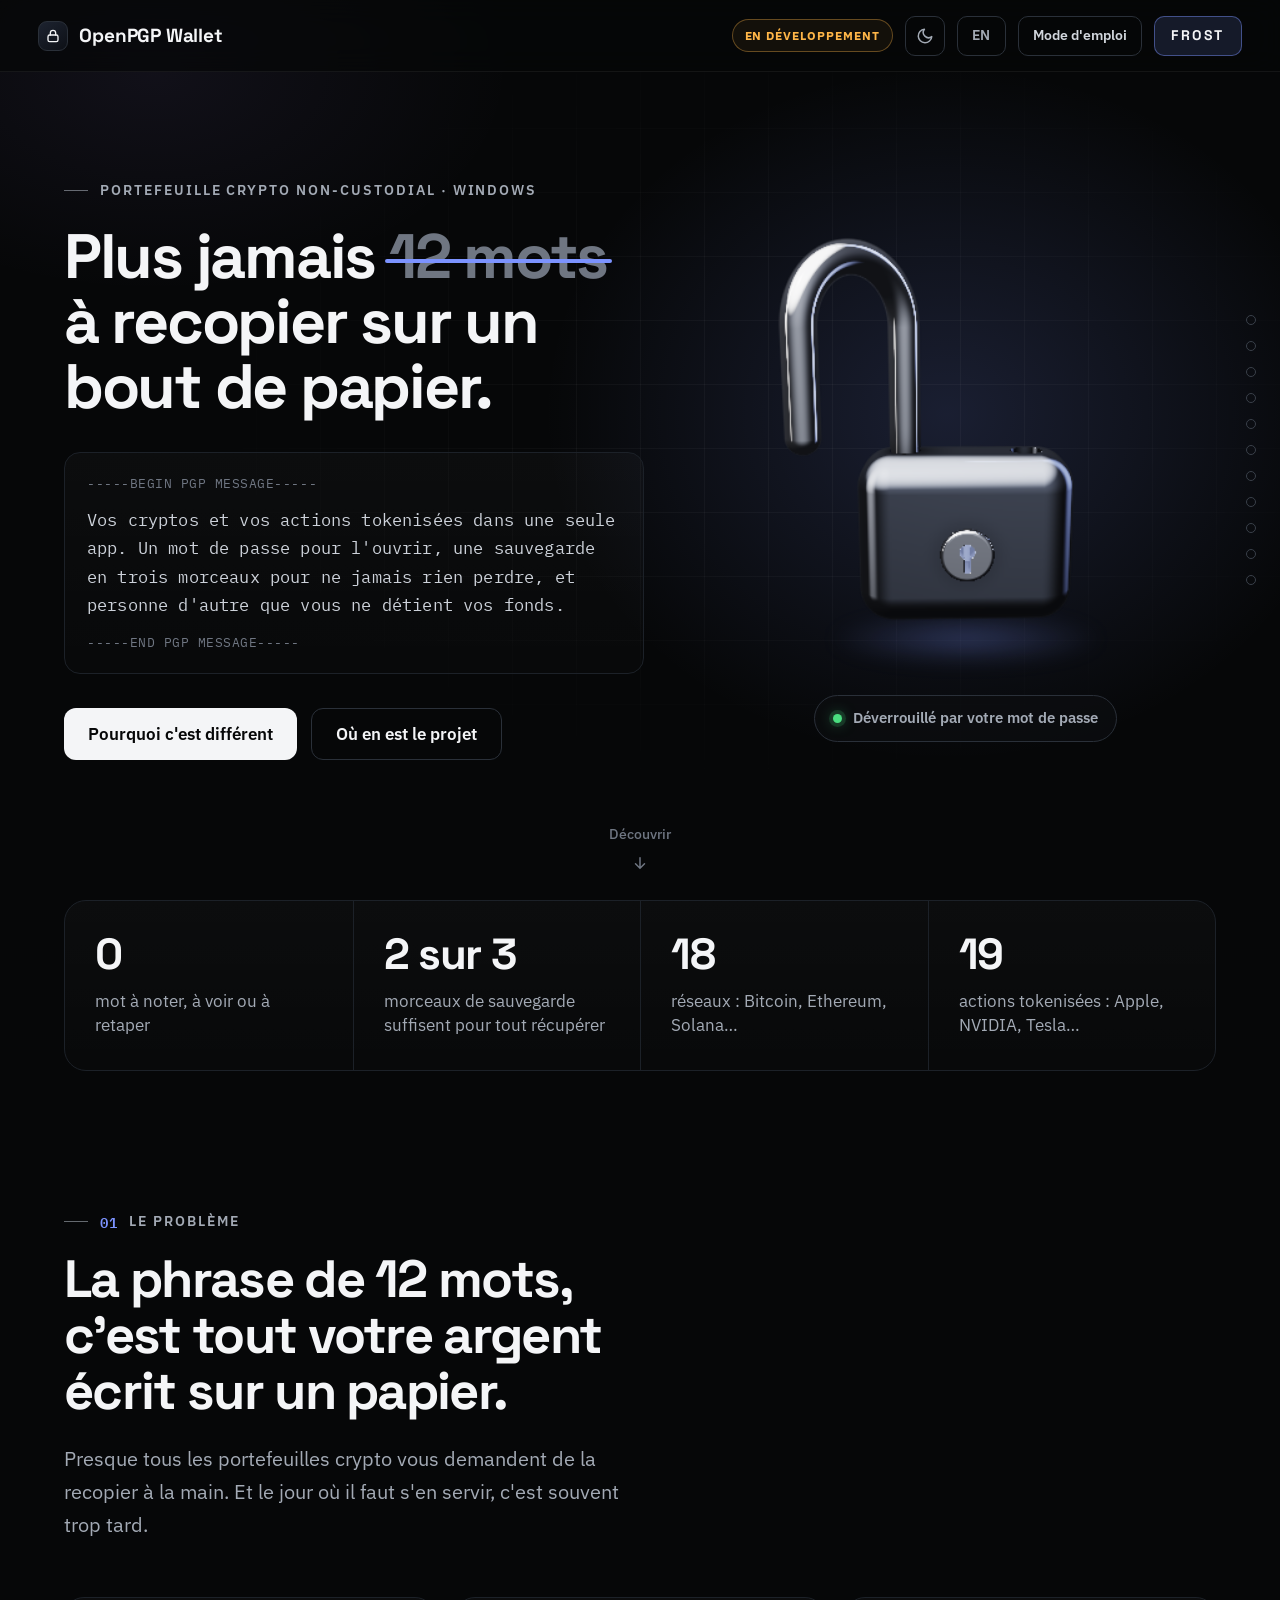
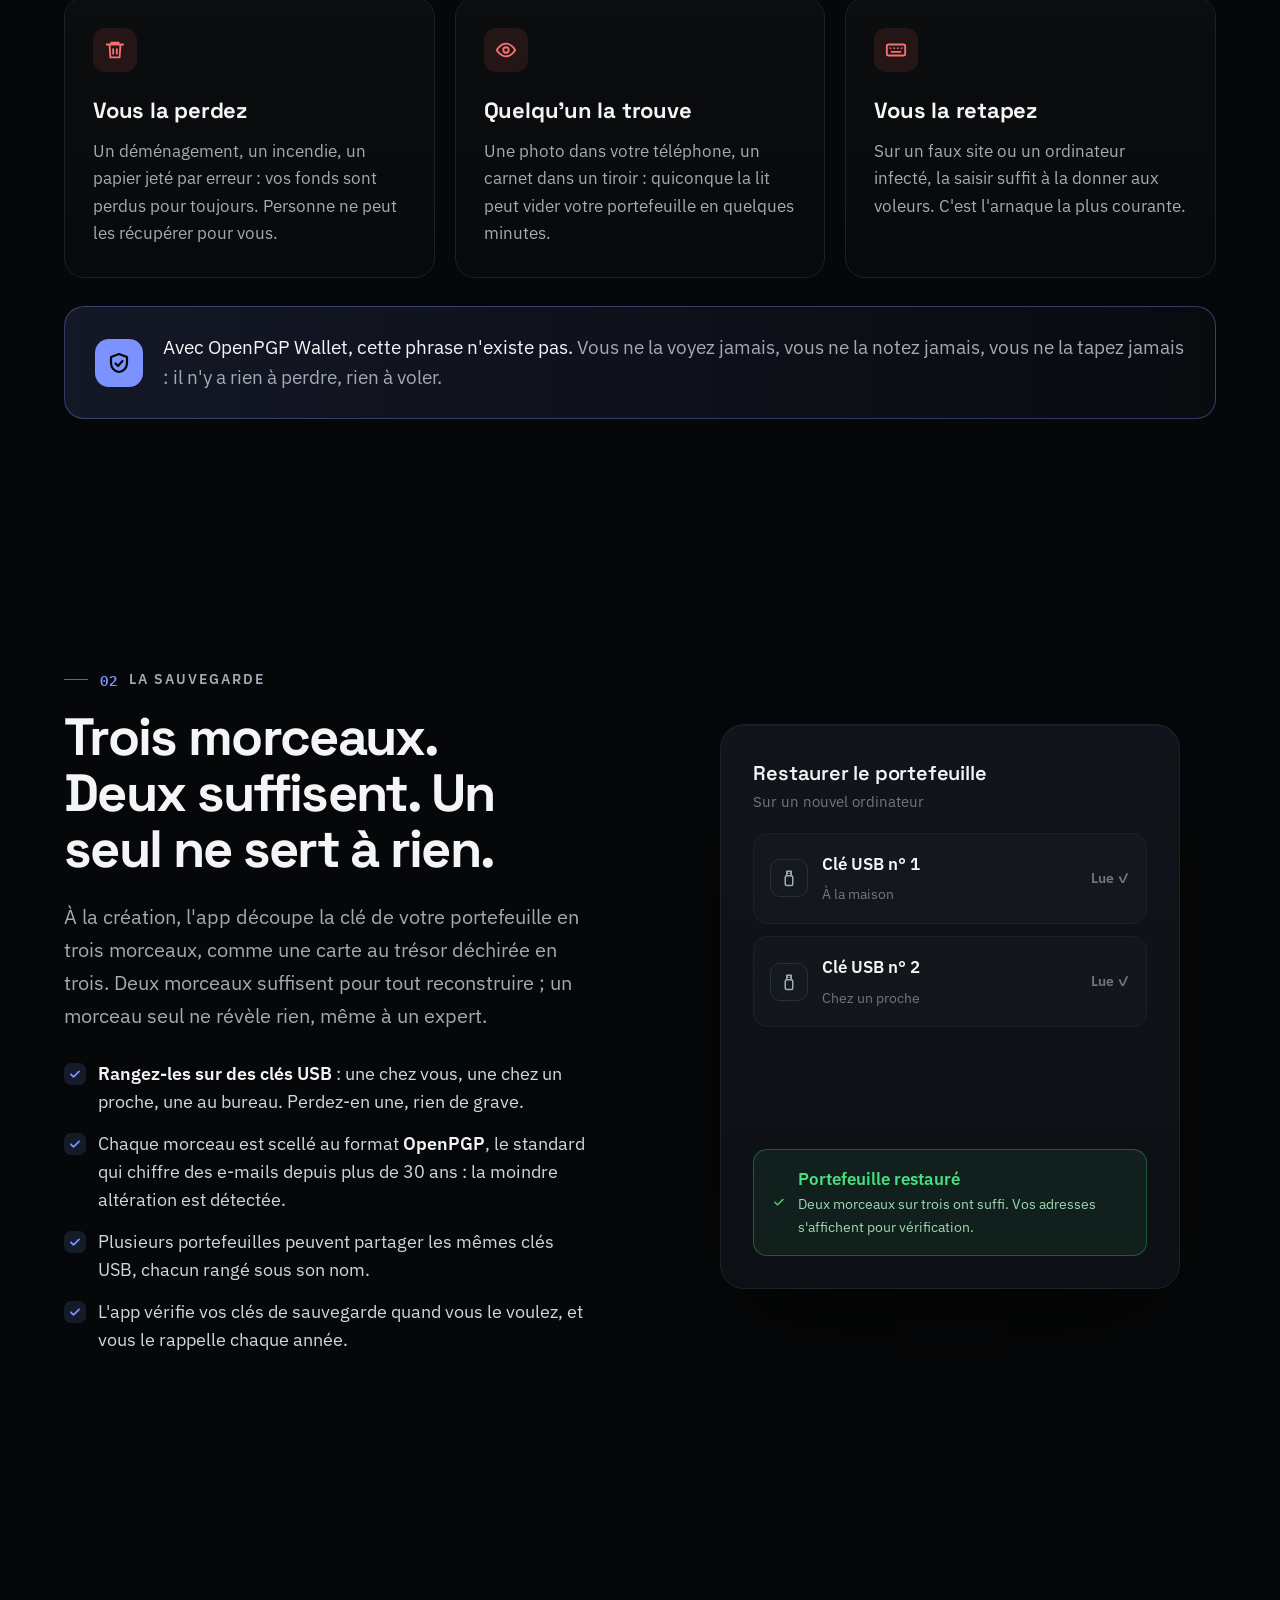
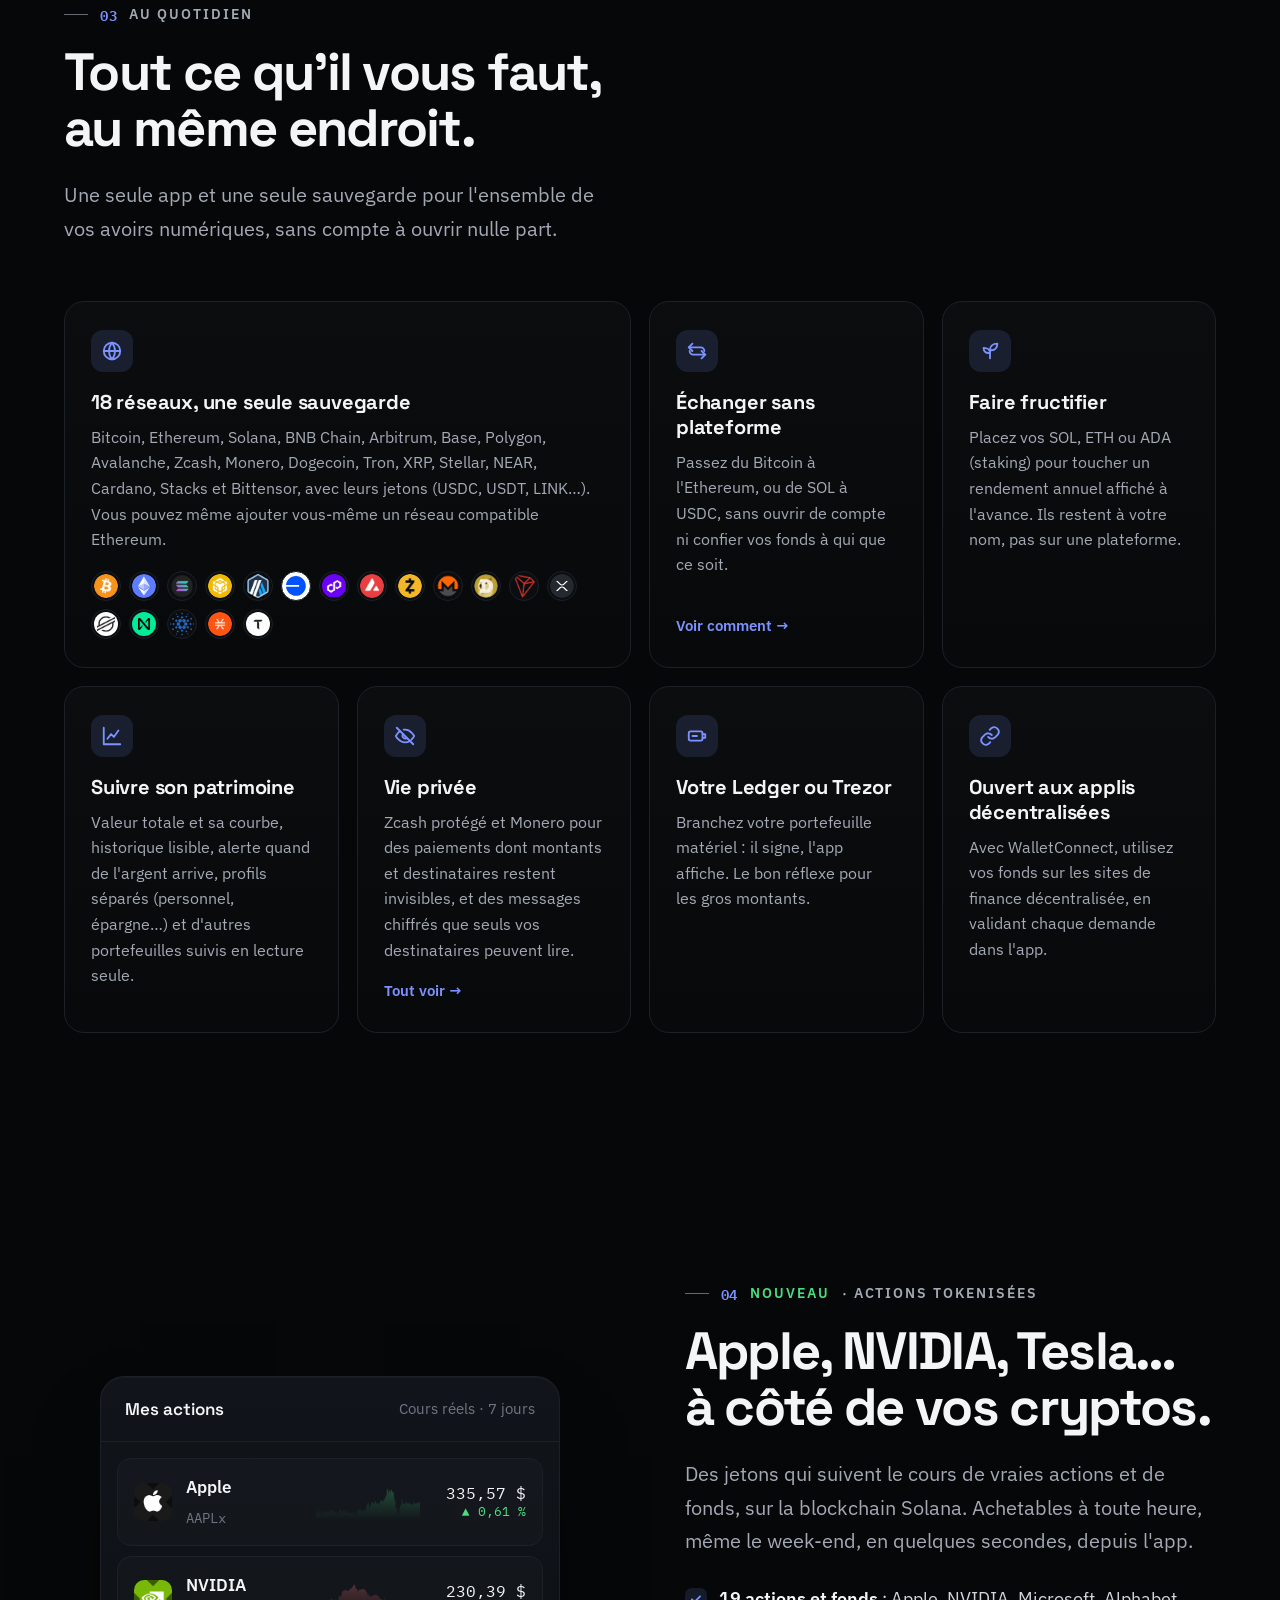
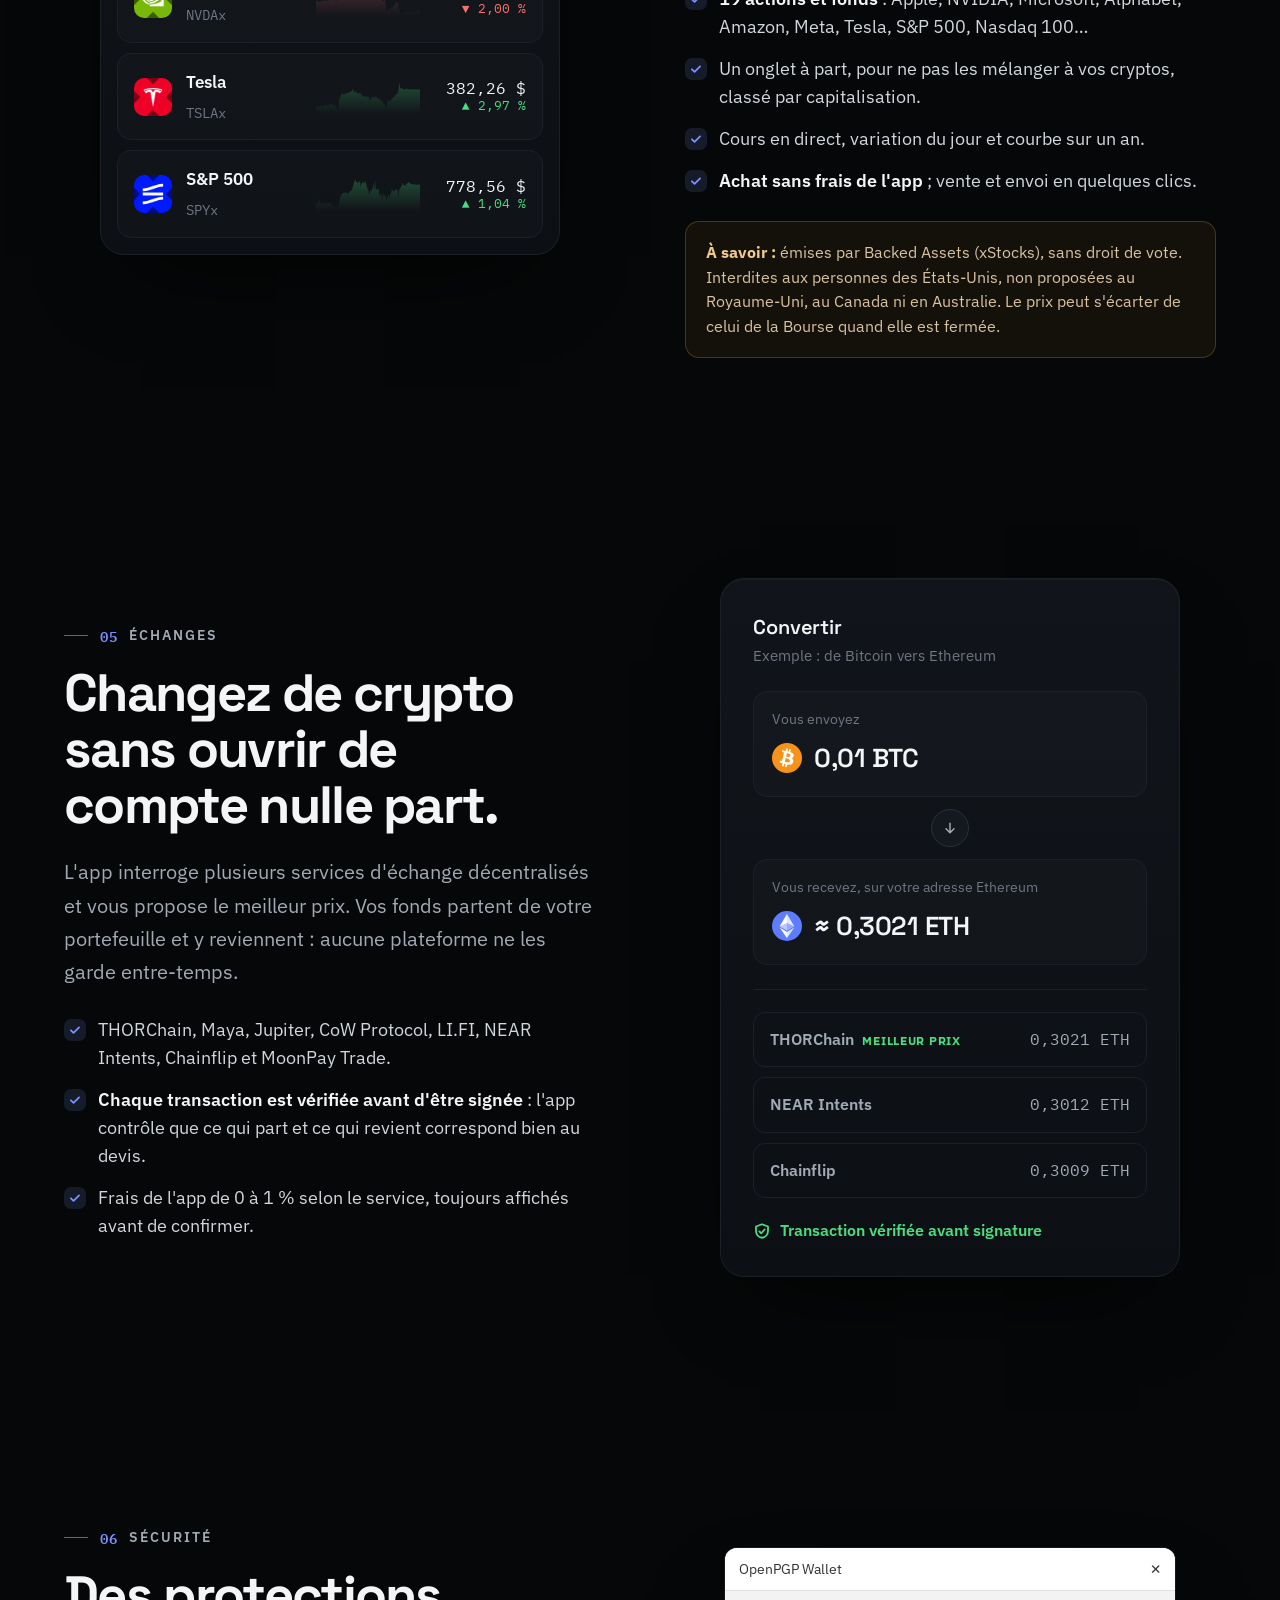
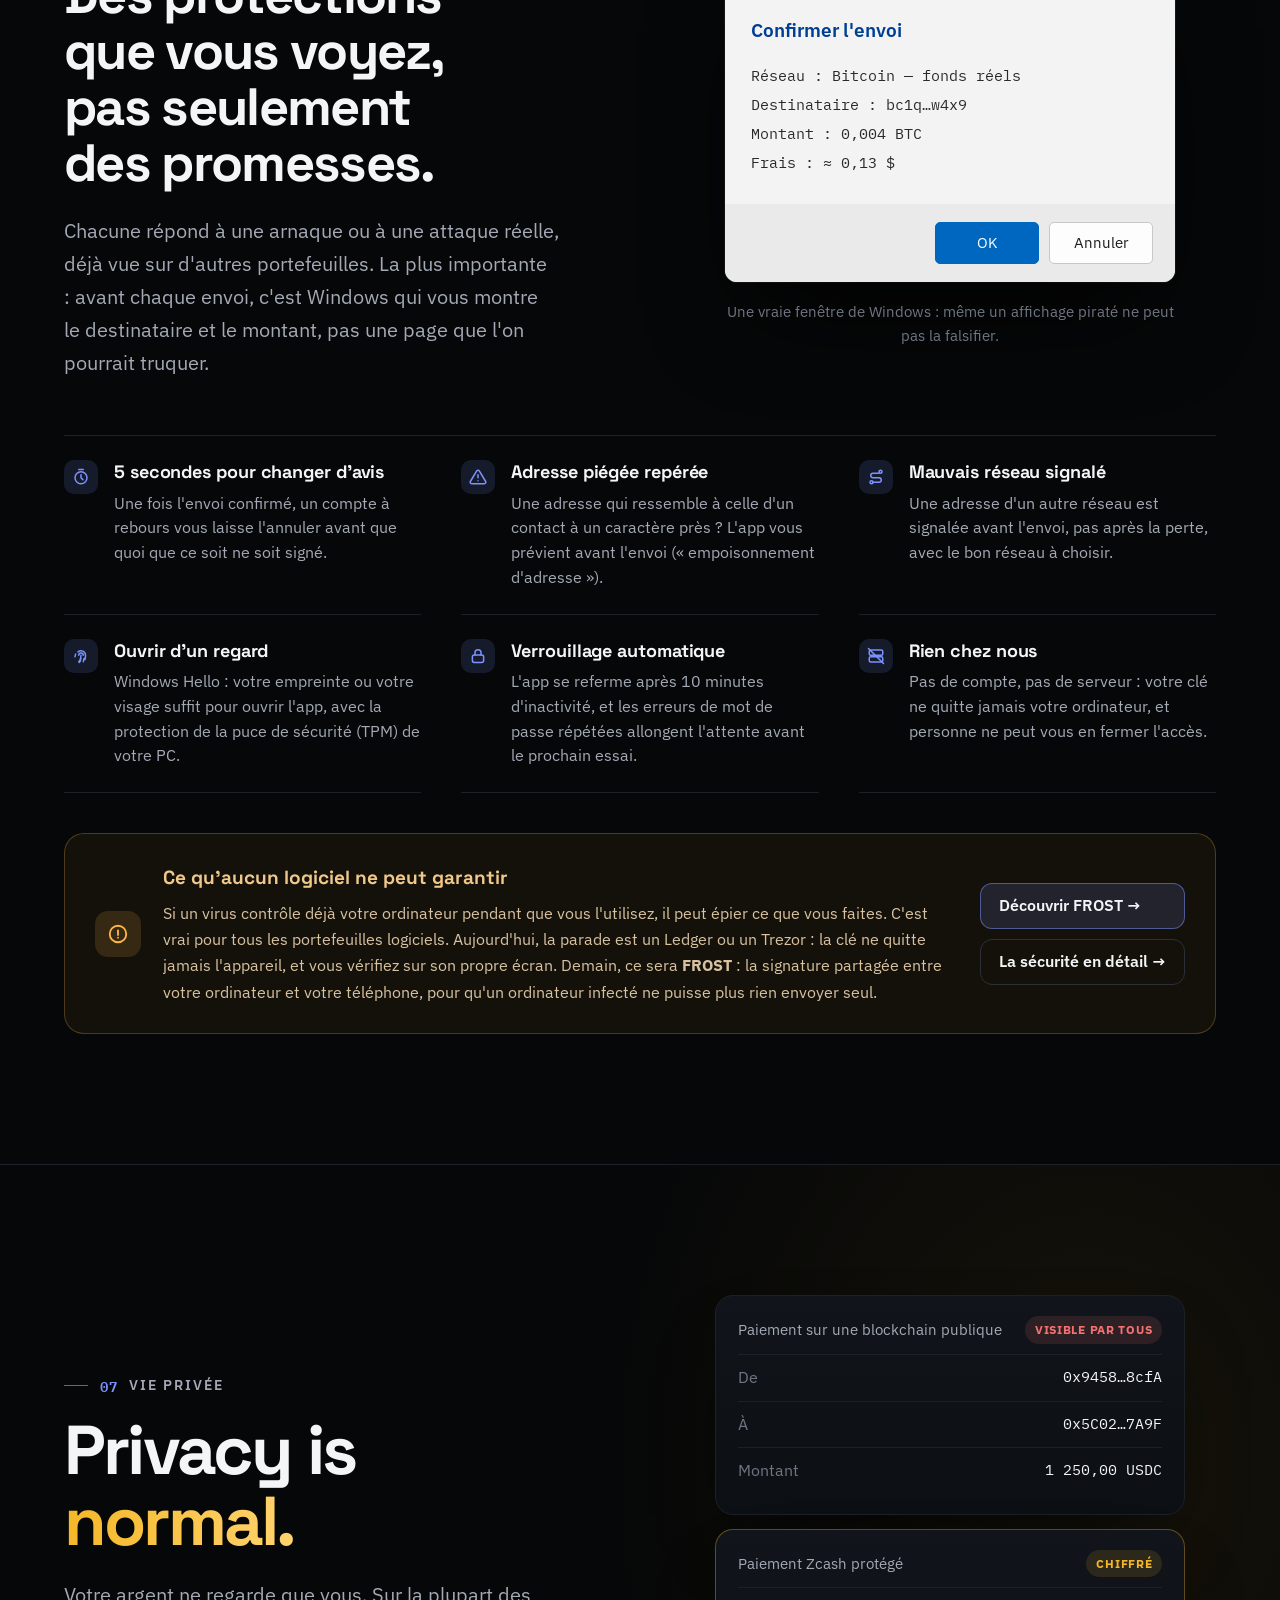
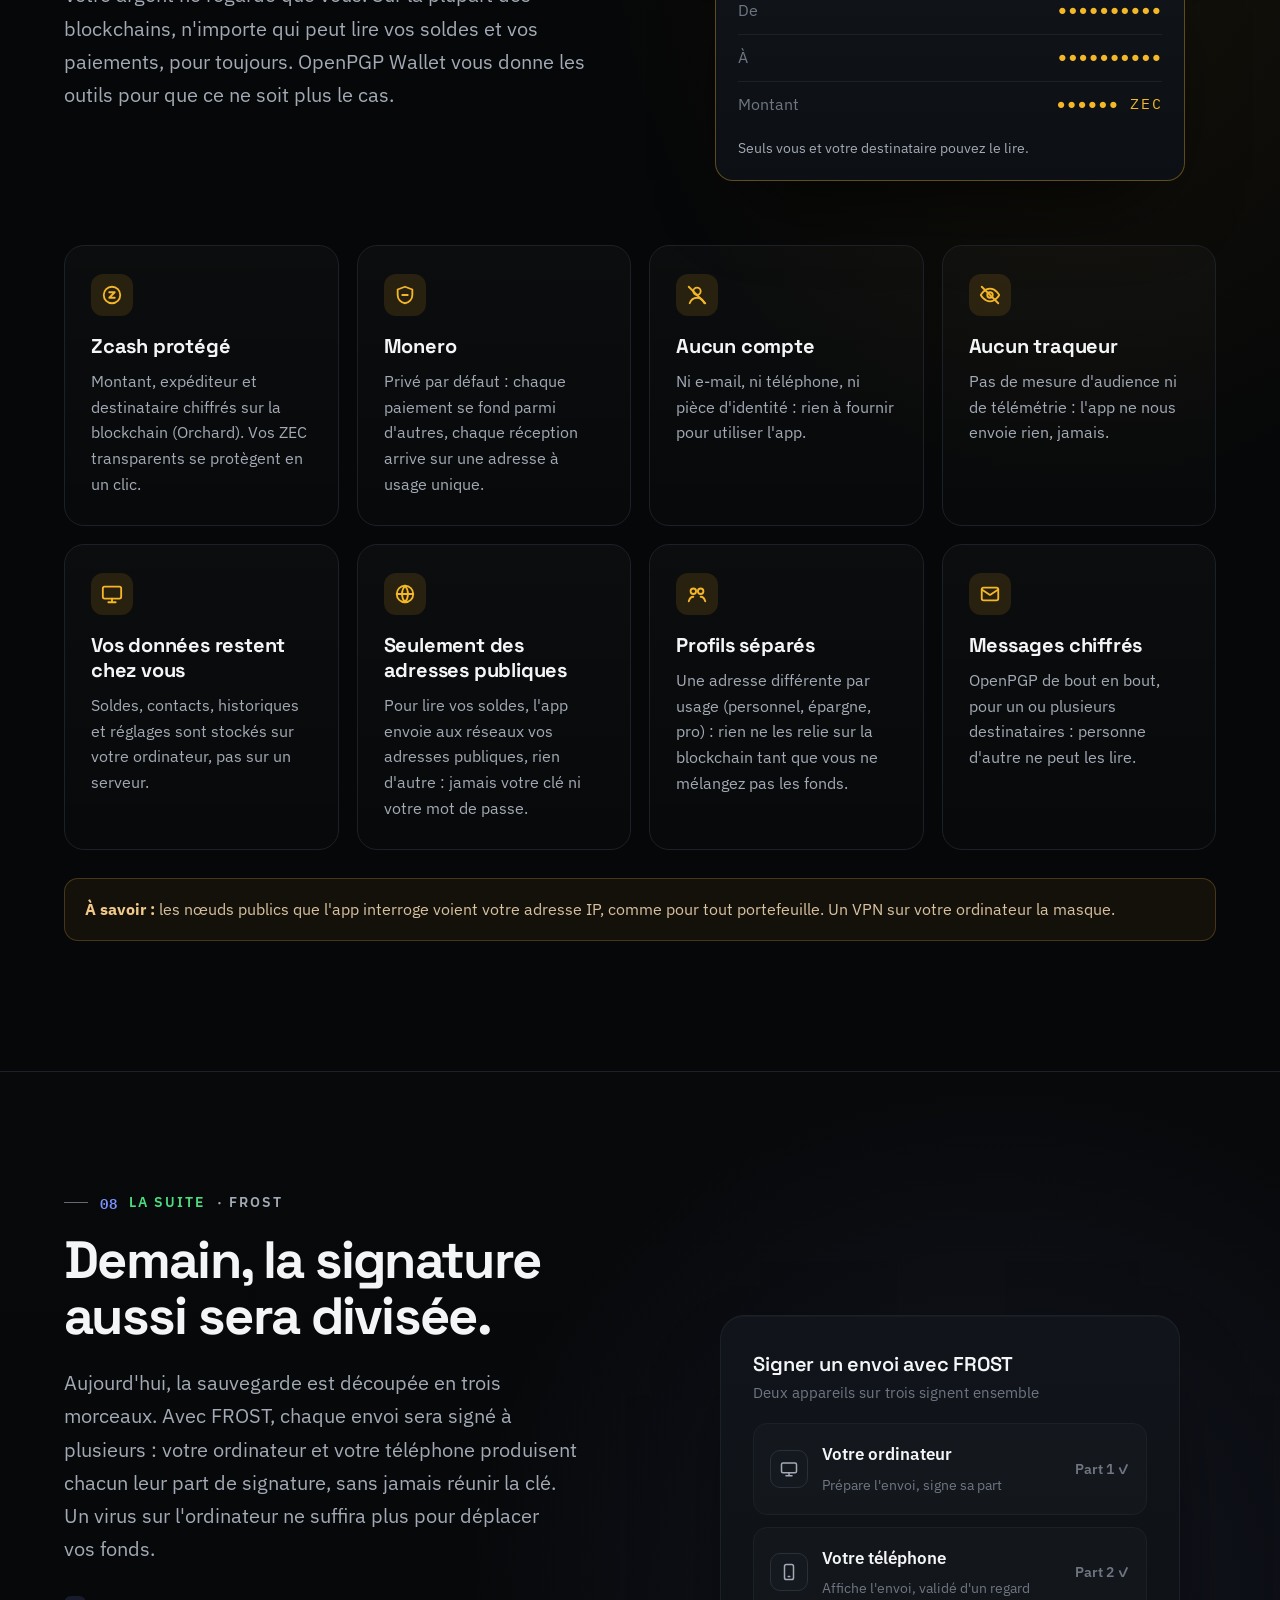
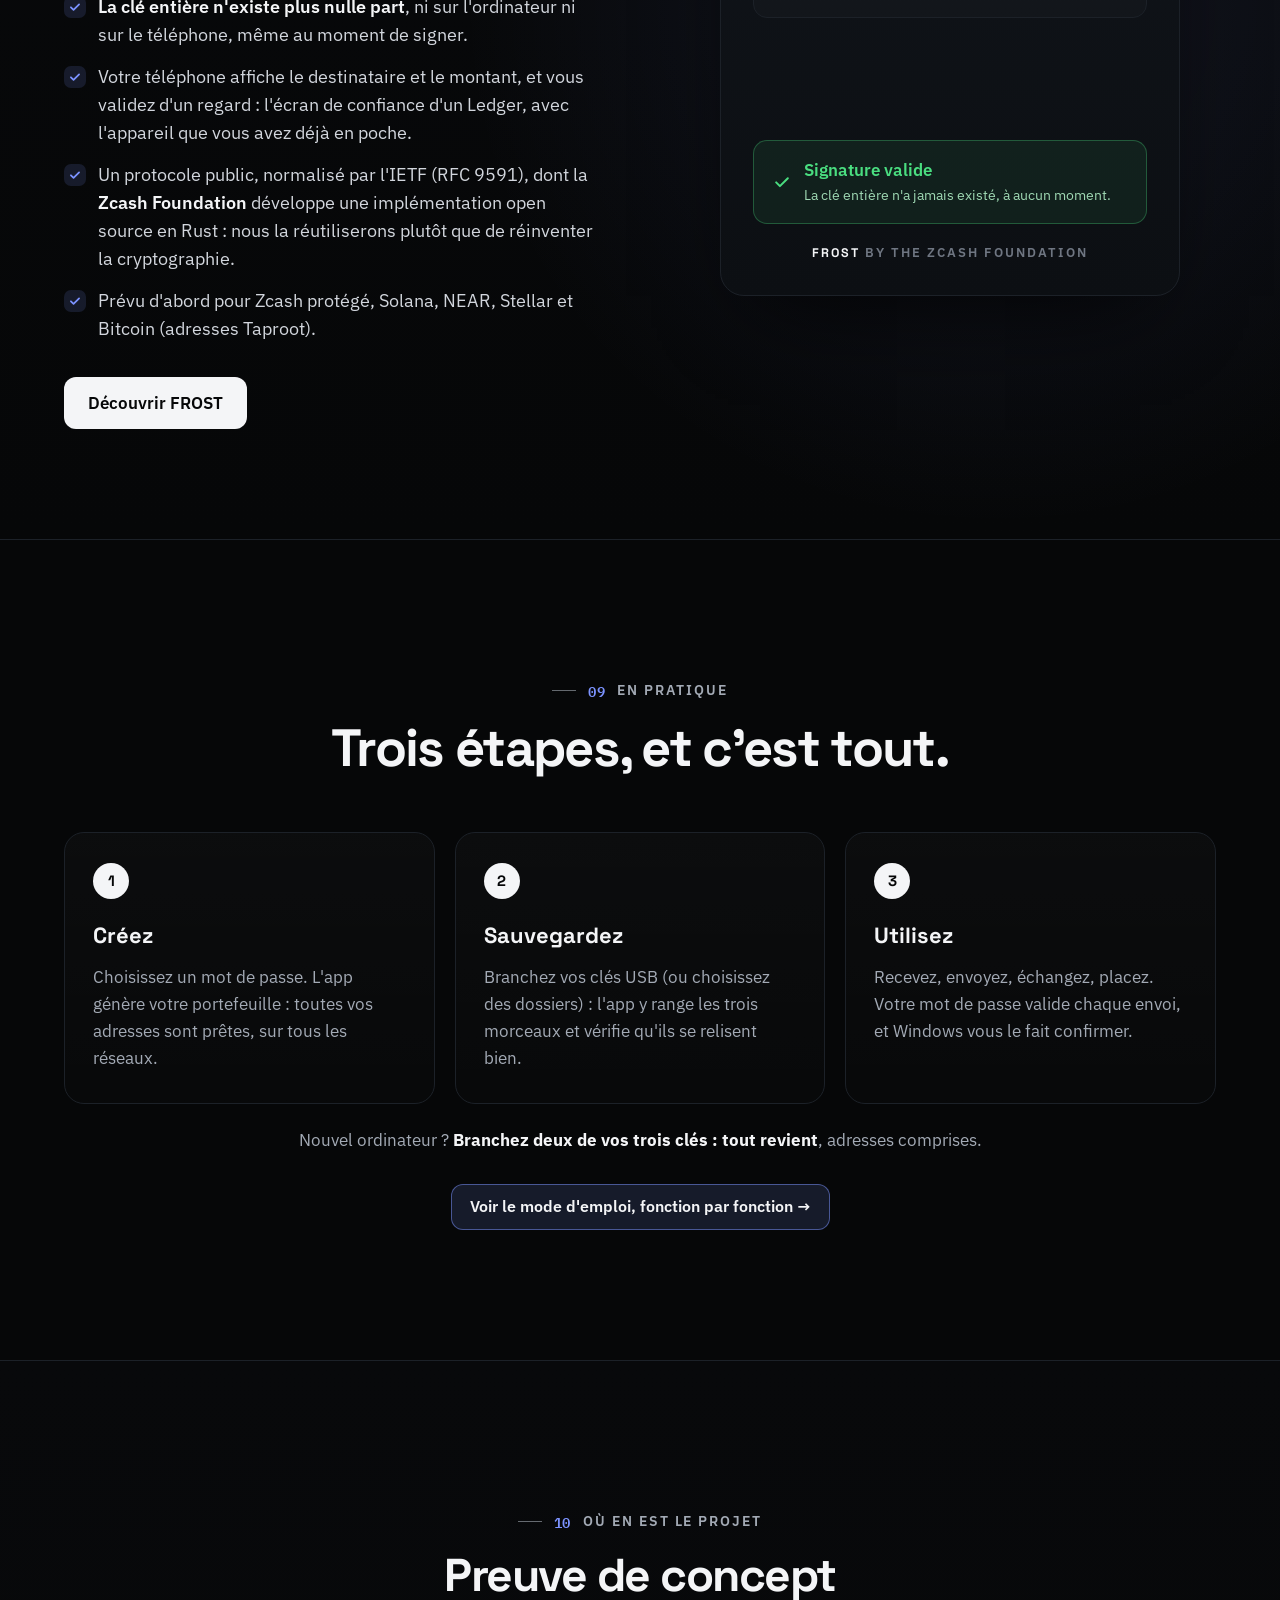
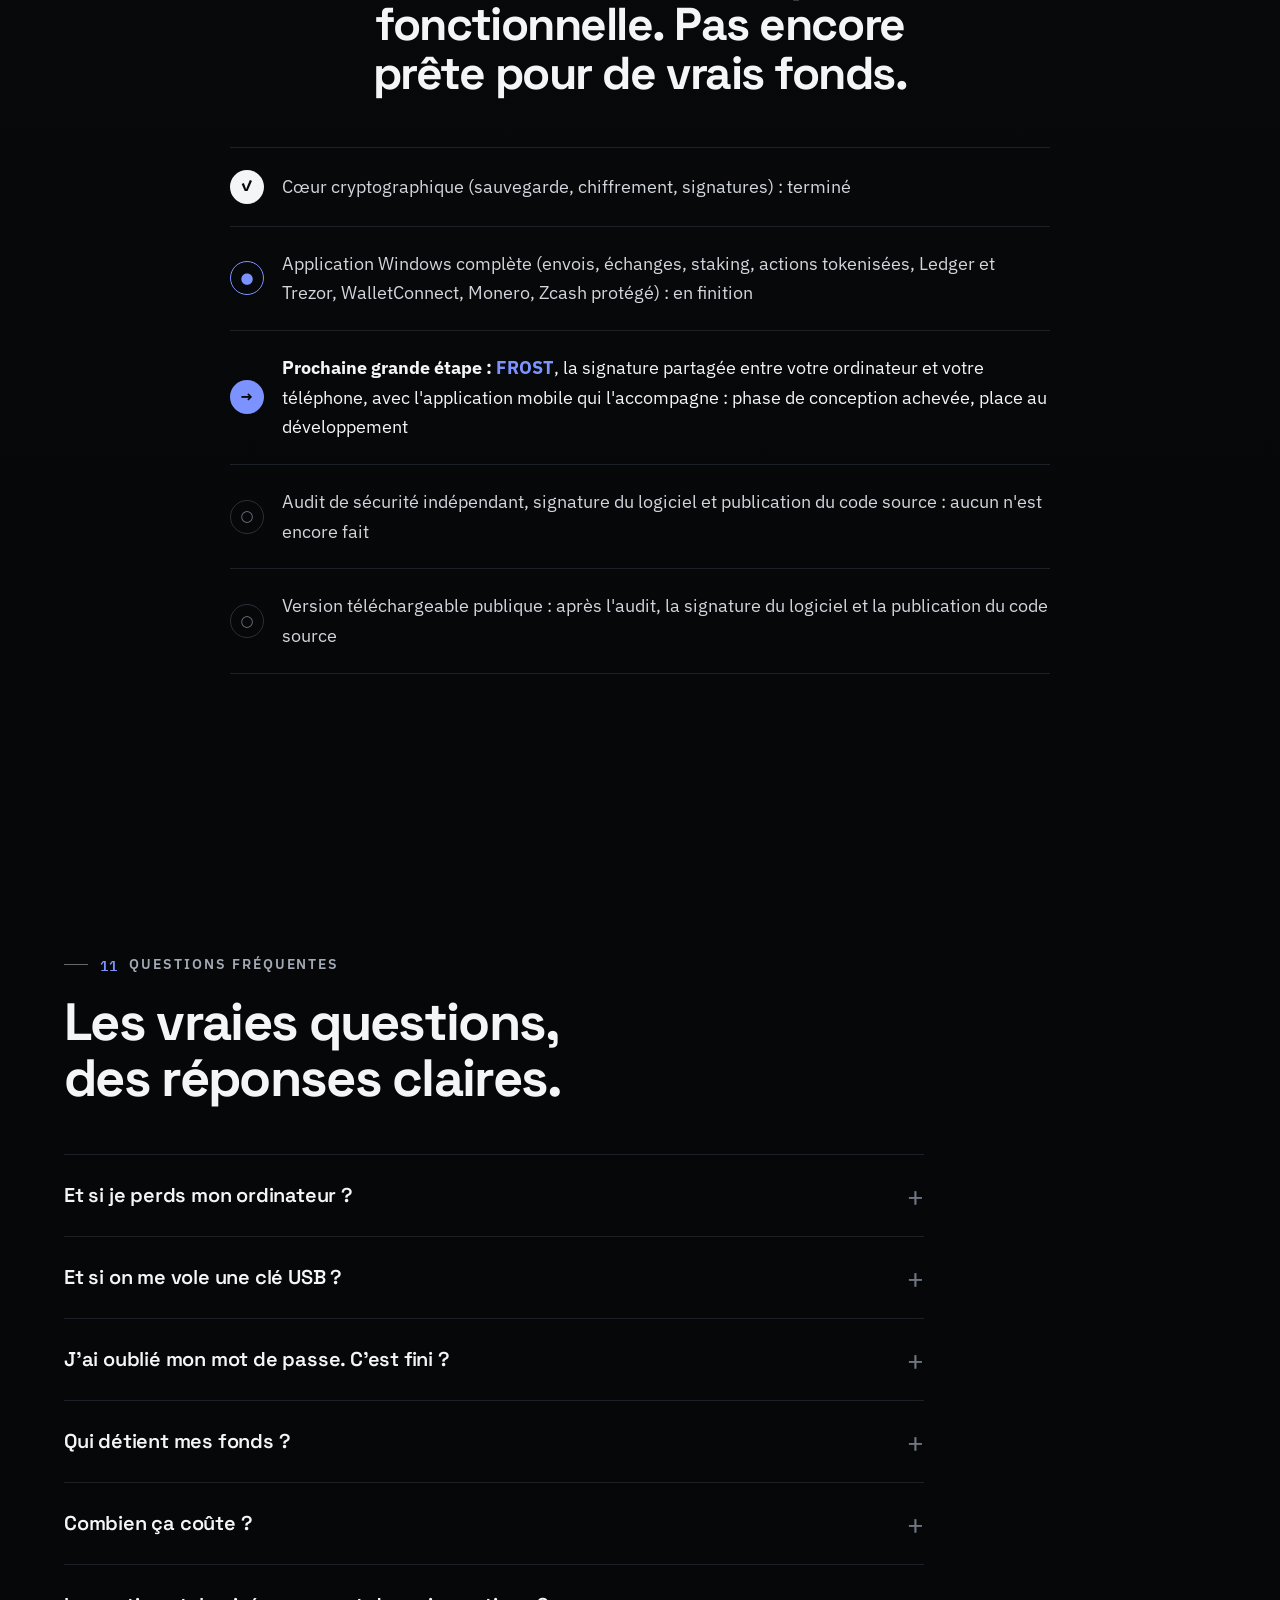
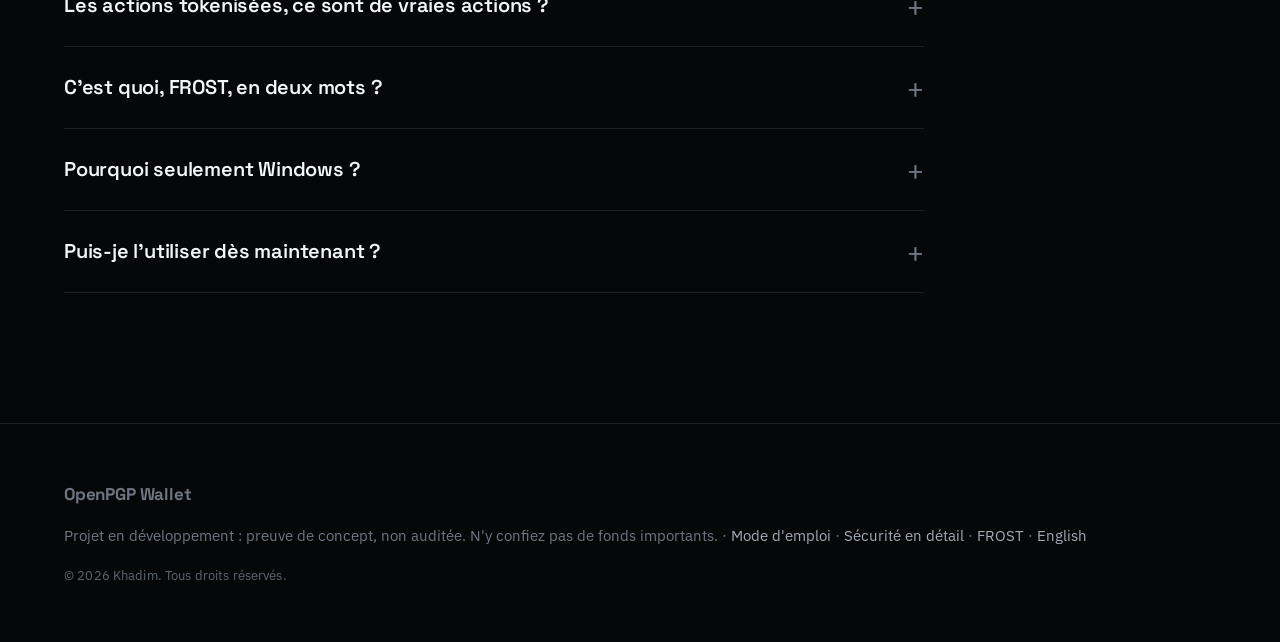
==== commit 81aca49e: "Pied de page : « © 2026 Khadim. Tous droits réservés. » (All rights reserved. en anglais)" ====
--- a/index.html
+++ b/index.html
@@ -625,6 +625,7 @@
 <footer class="footer">
   <span class="brand" style="font-size: 17px;">OpenPGP Wallet</span>
   <span>Projet en développement : preuve de concept, non auditée. N'y confiez pas de fonds importants. · <a href="guide.html">Mode d'emploi</a> · <a href="securite.html">Sécurité en détail</a> · <a href="frost.html">FROST</a> · <a href="en.html" hreflang="en" lang="en">English</a></span>
+  <span class="footer-copy">© 2026 Khadim. Tous droits réservés.</span>
 </footer>
 
 <script src="assets/site.js"></script>
--- a/assets/site.css
+++ b/assets/site.css
@@ -469,6 +469,7 @@
 .footer { padding: 56px var(--gutter); border-top: 1px solid var(--line); display: flex; flex-wrap: wrap; gap: 16px; justify-content: space-between; align-items: center; color: var(--dim); font-size: 15px; }
 .footer a { color: var(--muted); }
 .footer a:hover { color: var(--text); }
+.footer-copy { flex-basis: 100%; font-size: 13px; letter-spacing: 0.01em; opacity: 0.85; }
 
 /* ===== Points de navigation ===== */
 .dots { position: fixed; right: 24px; top: 50%; transform: translateY(-50%); z-index: 30; display: flex; flex-direction: column; gap: 16px; }
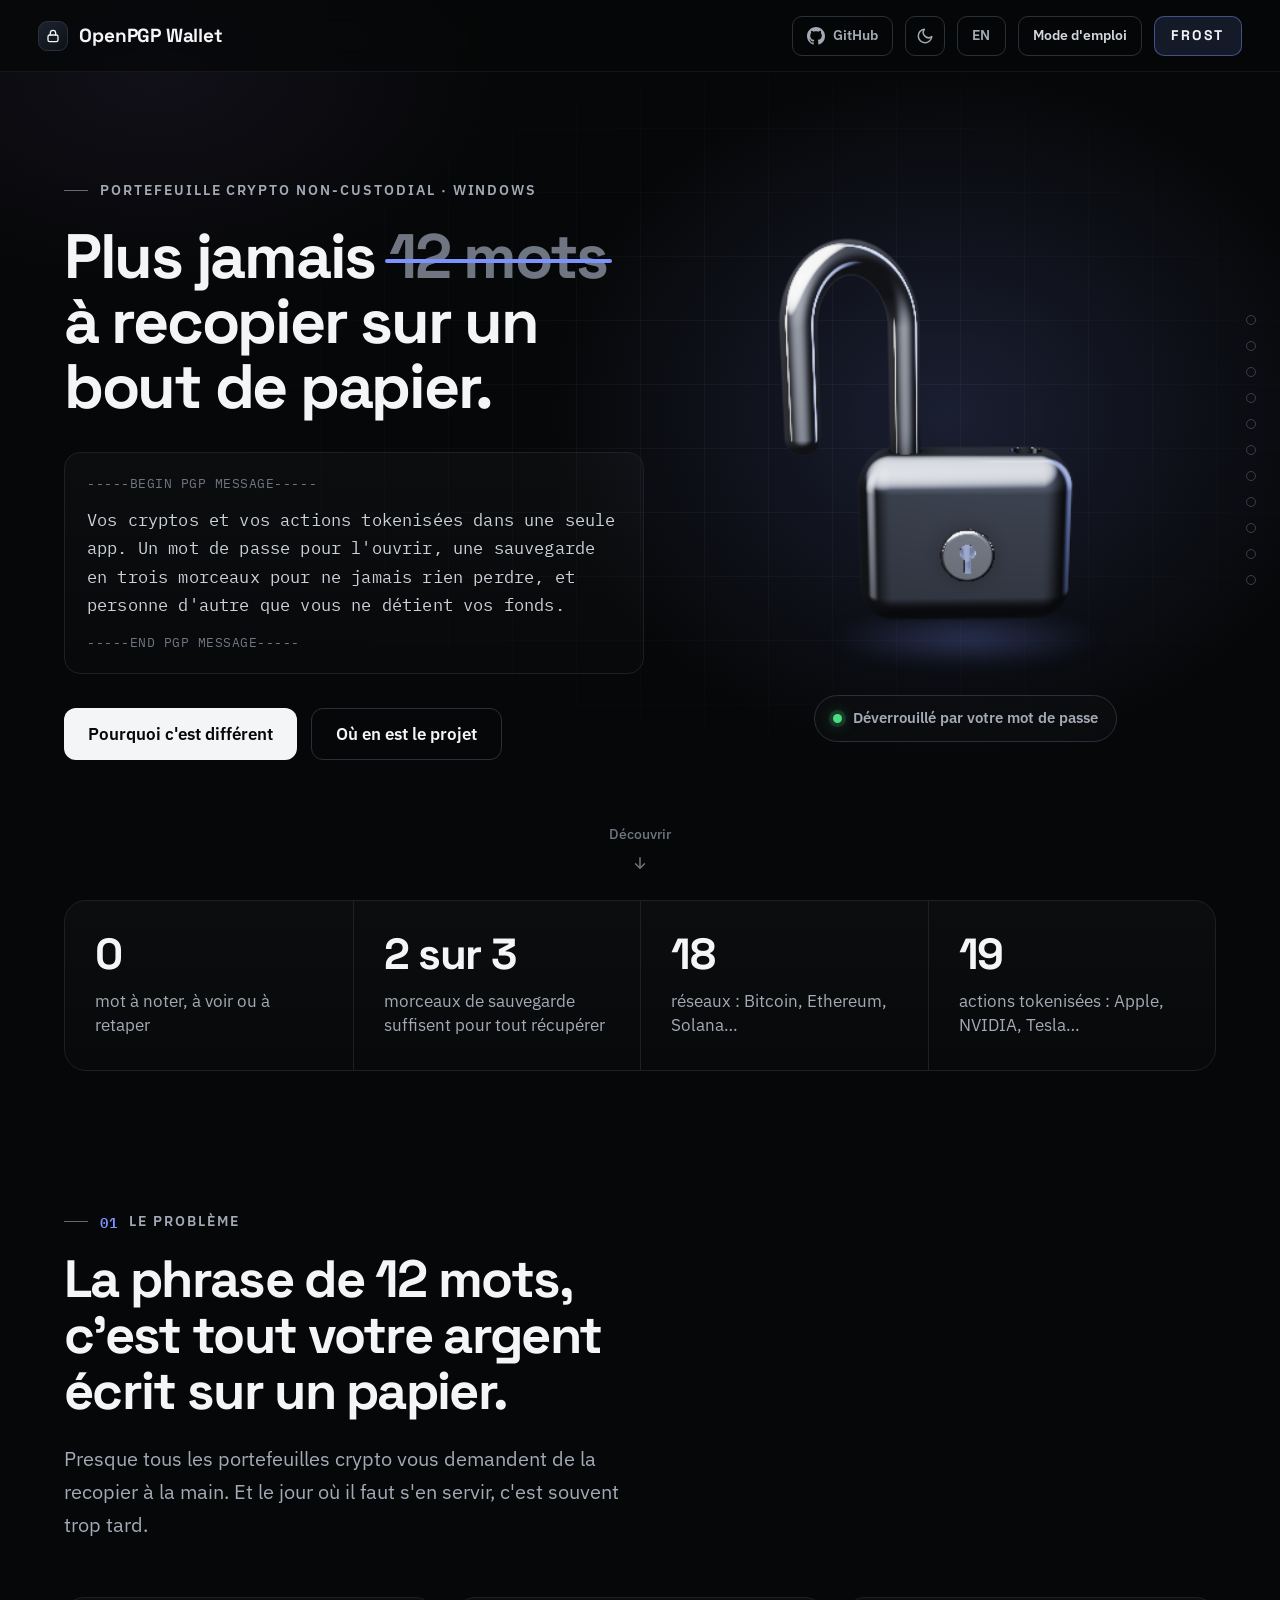
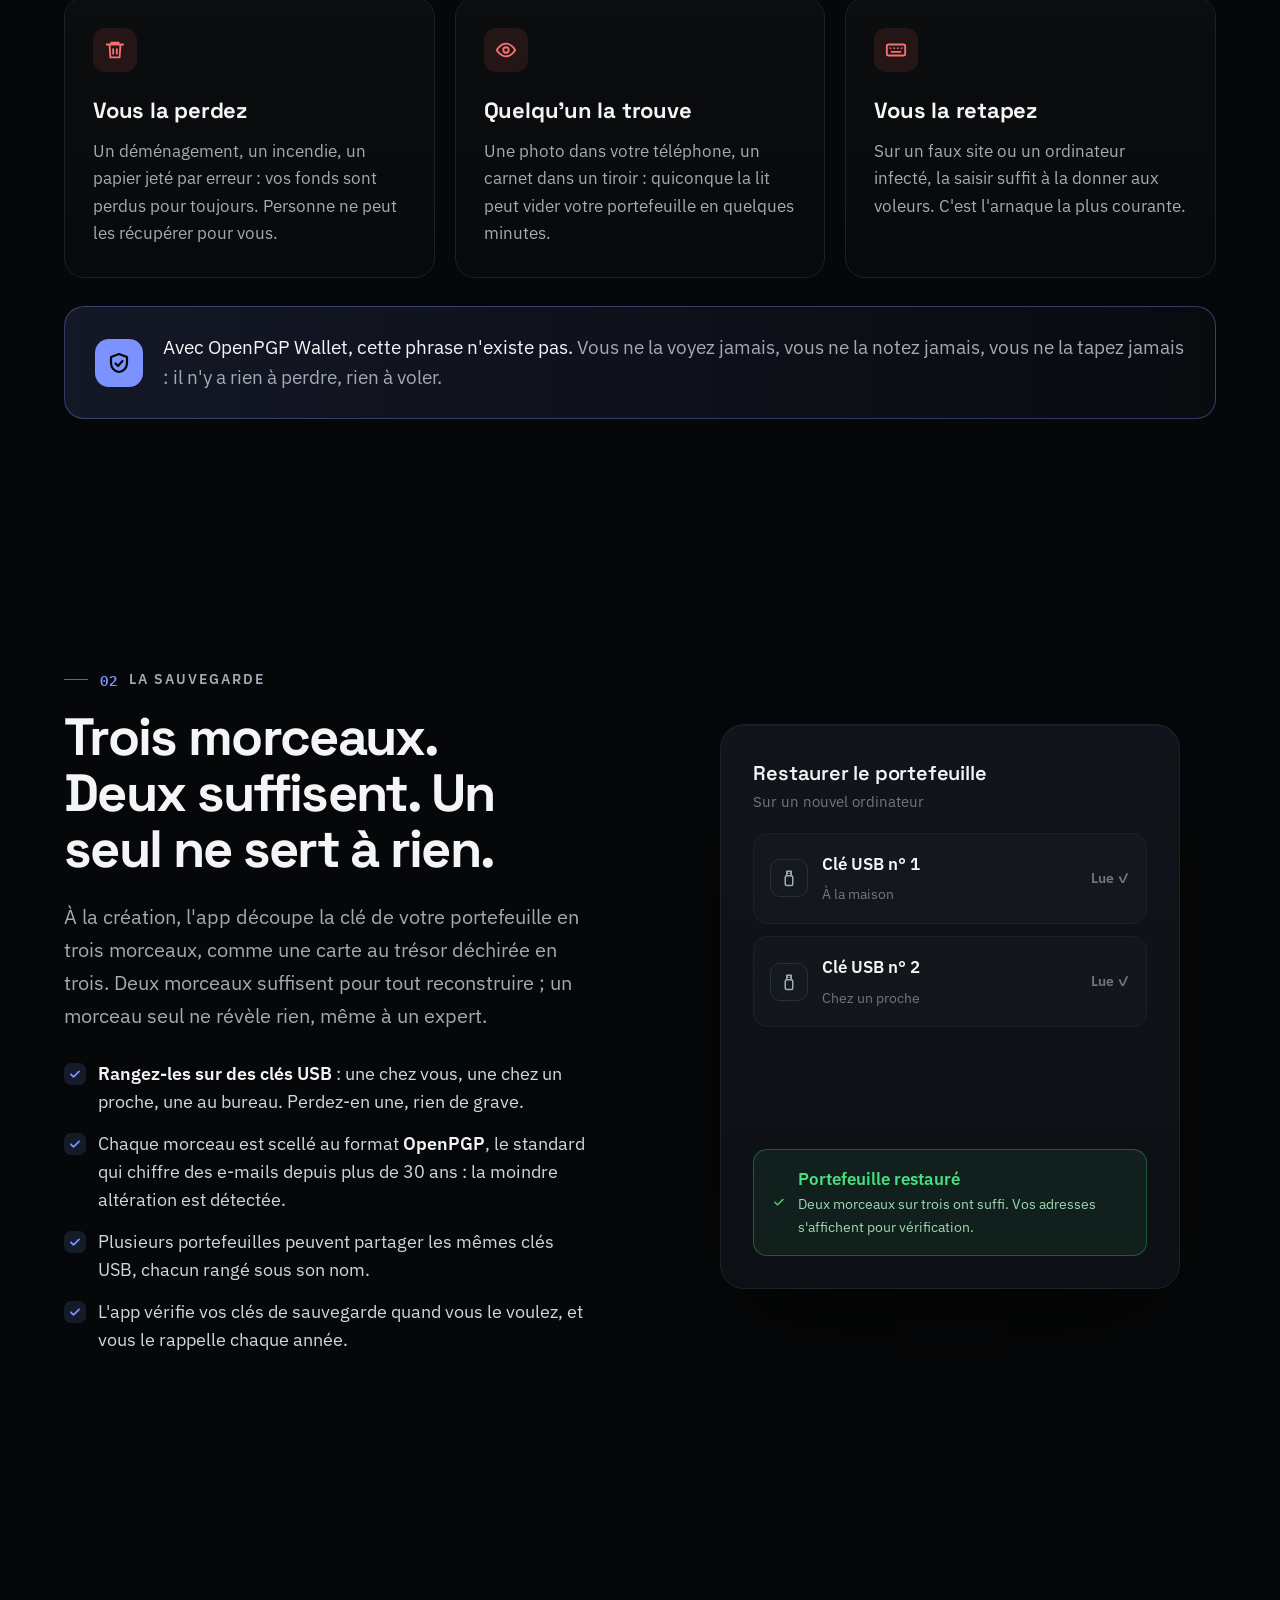
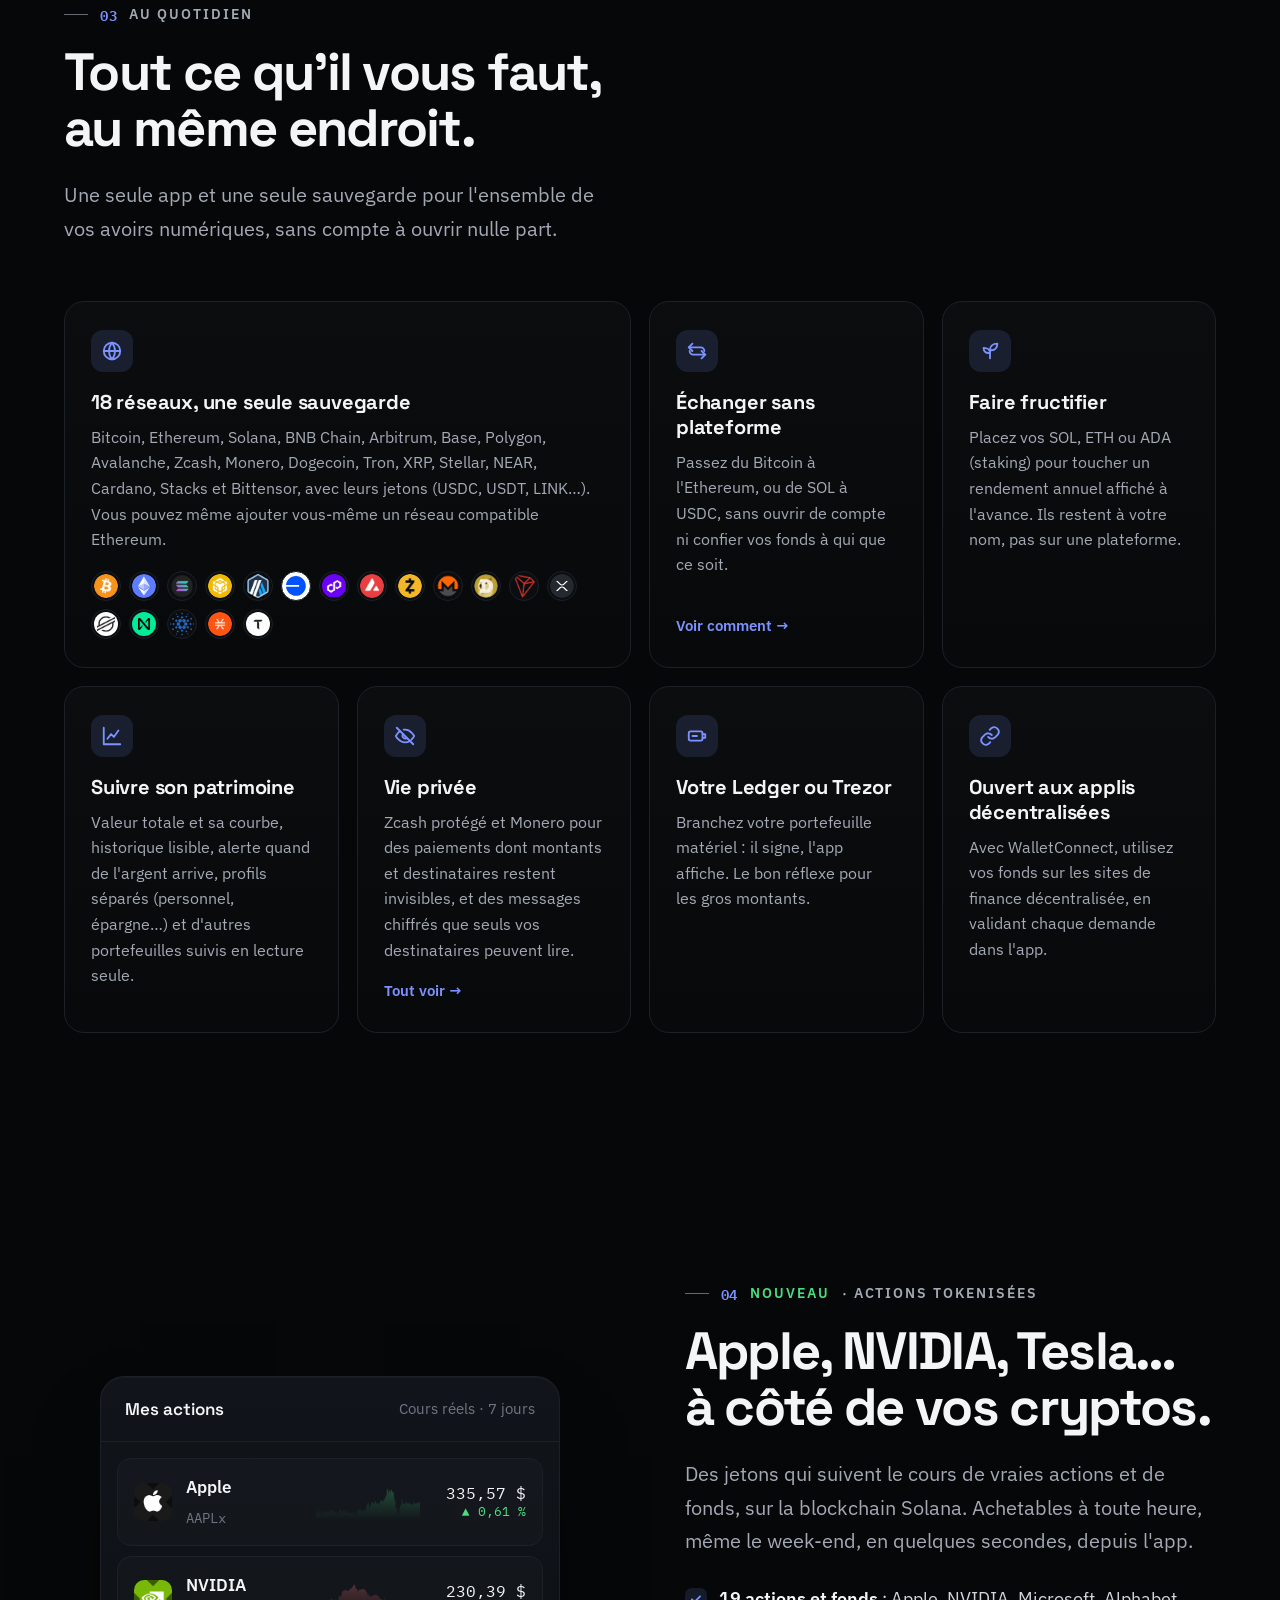
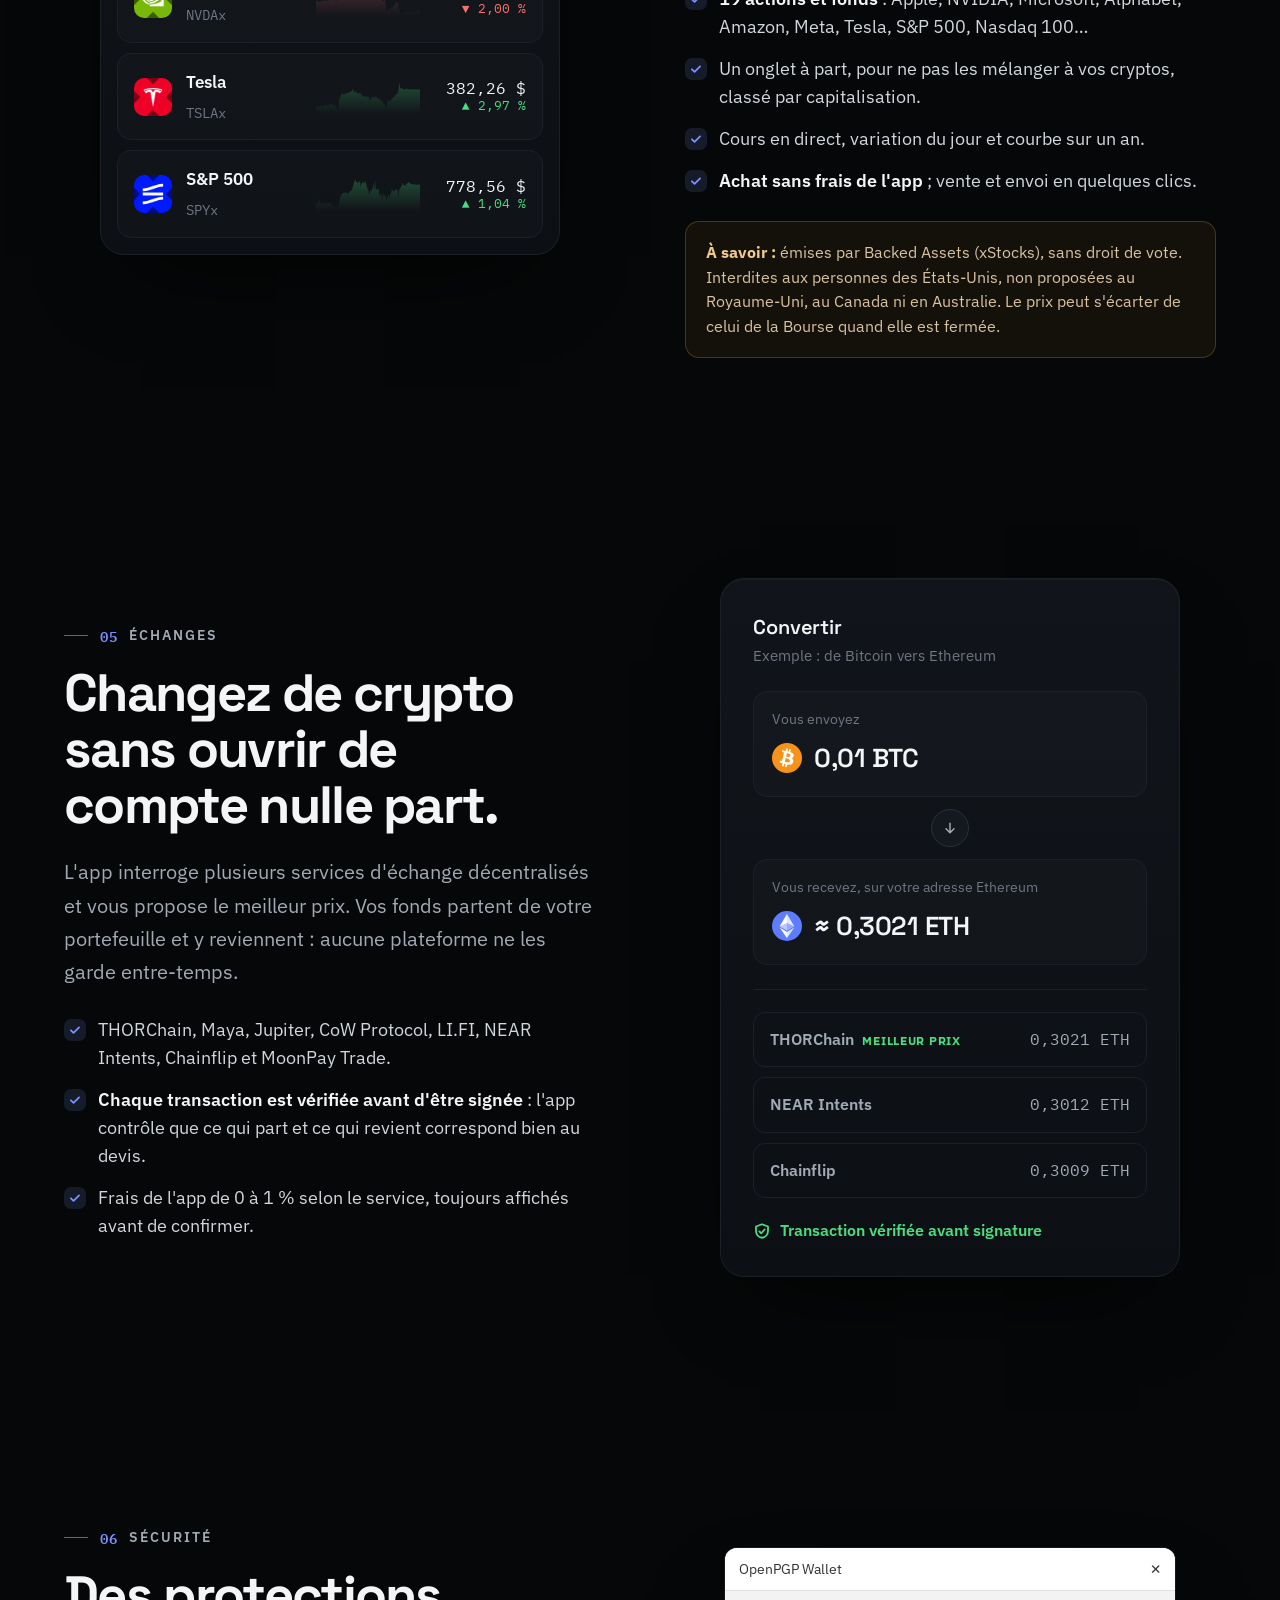
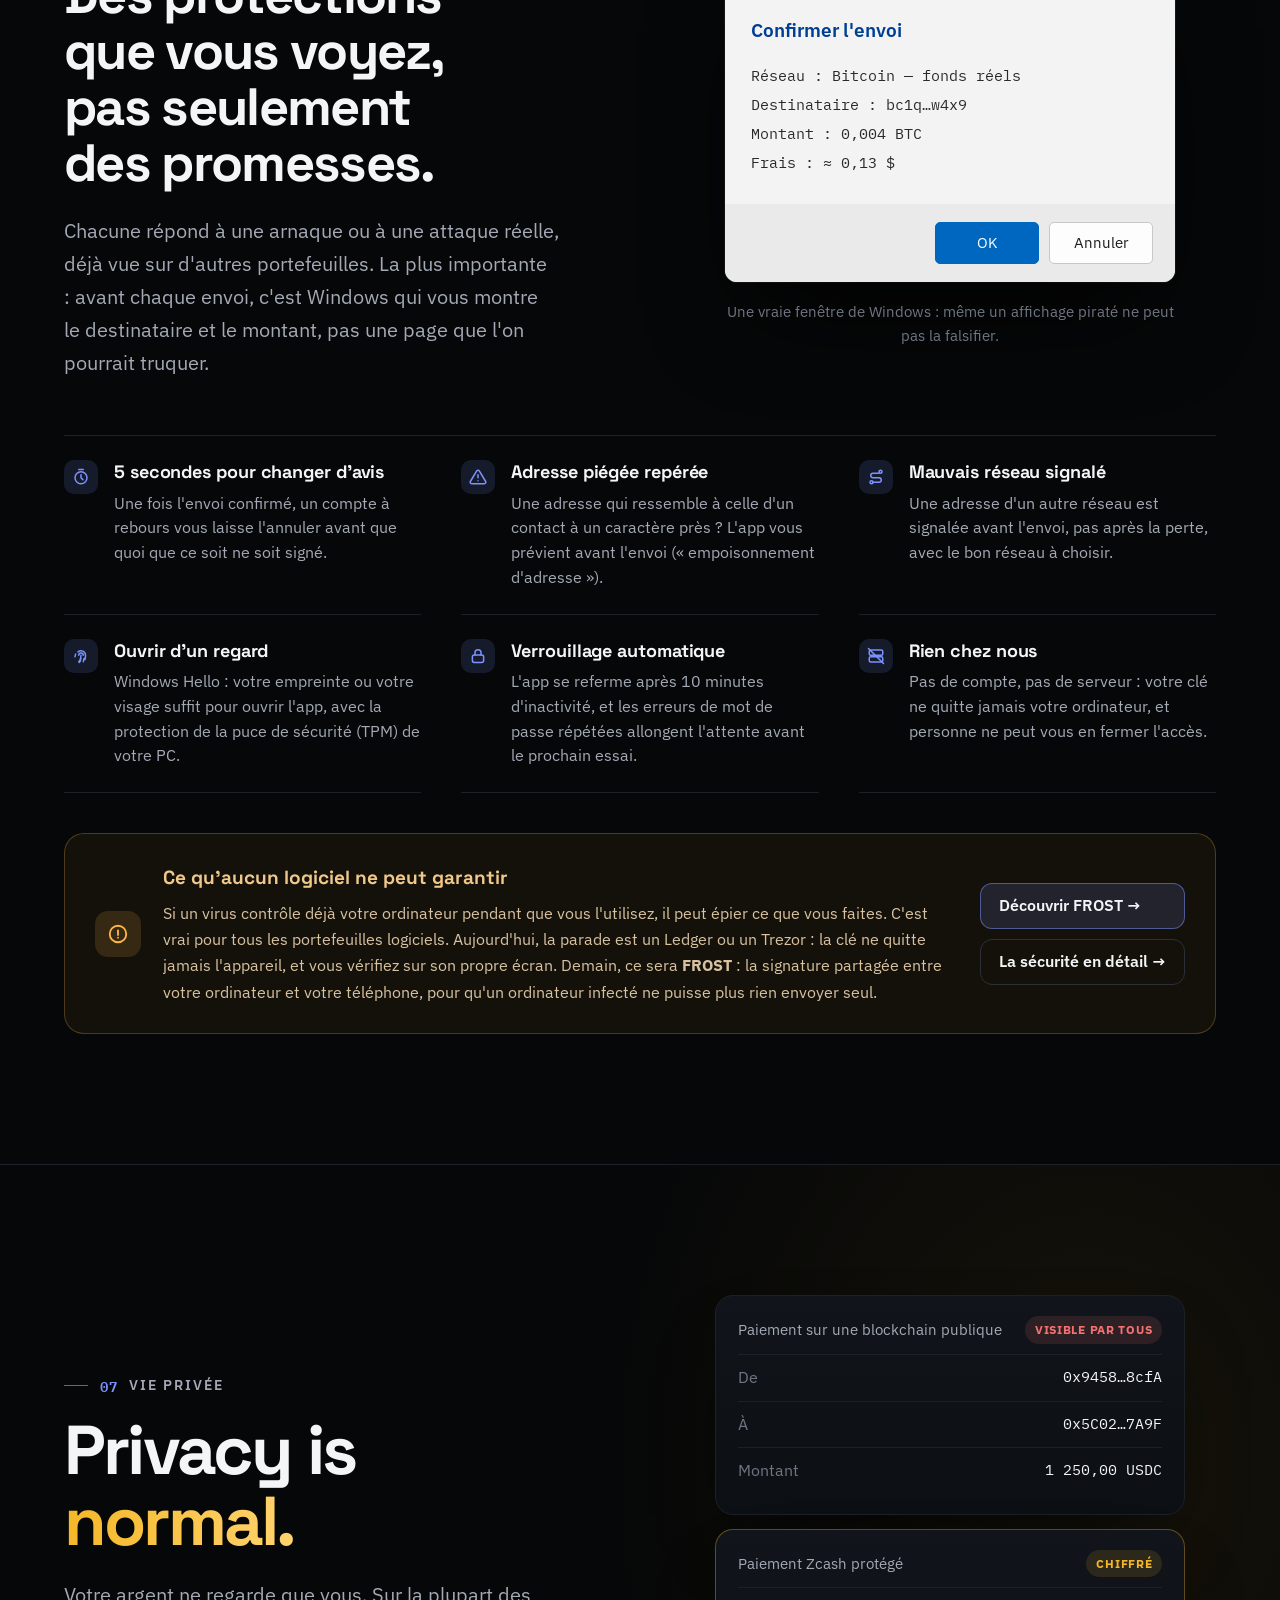
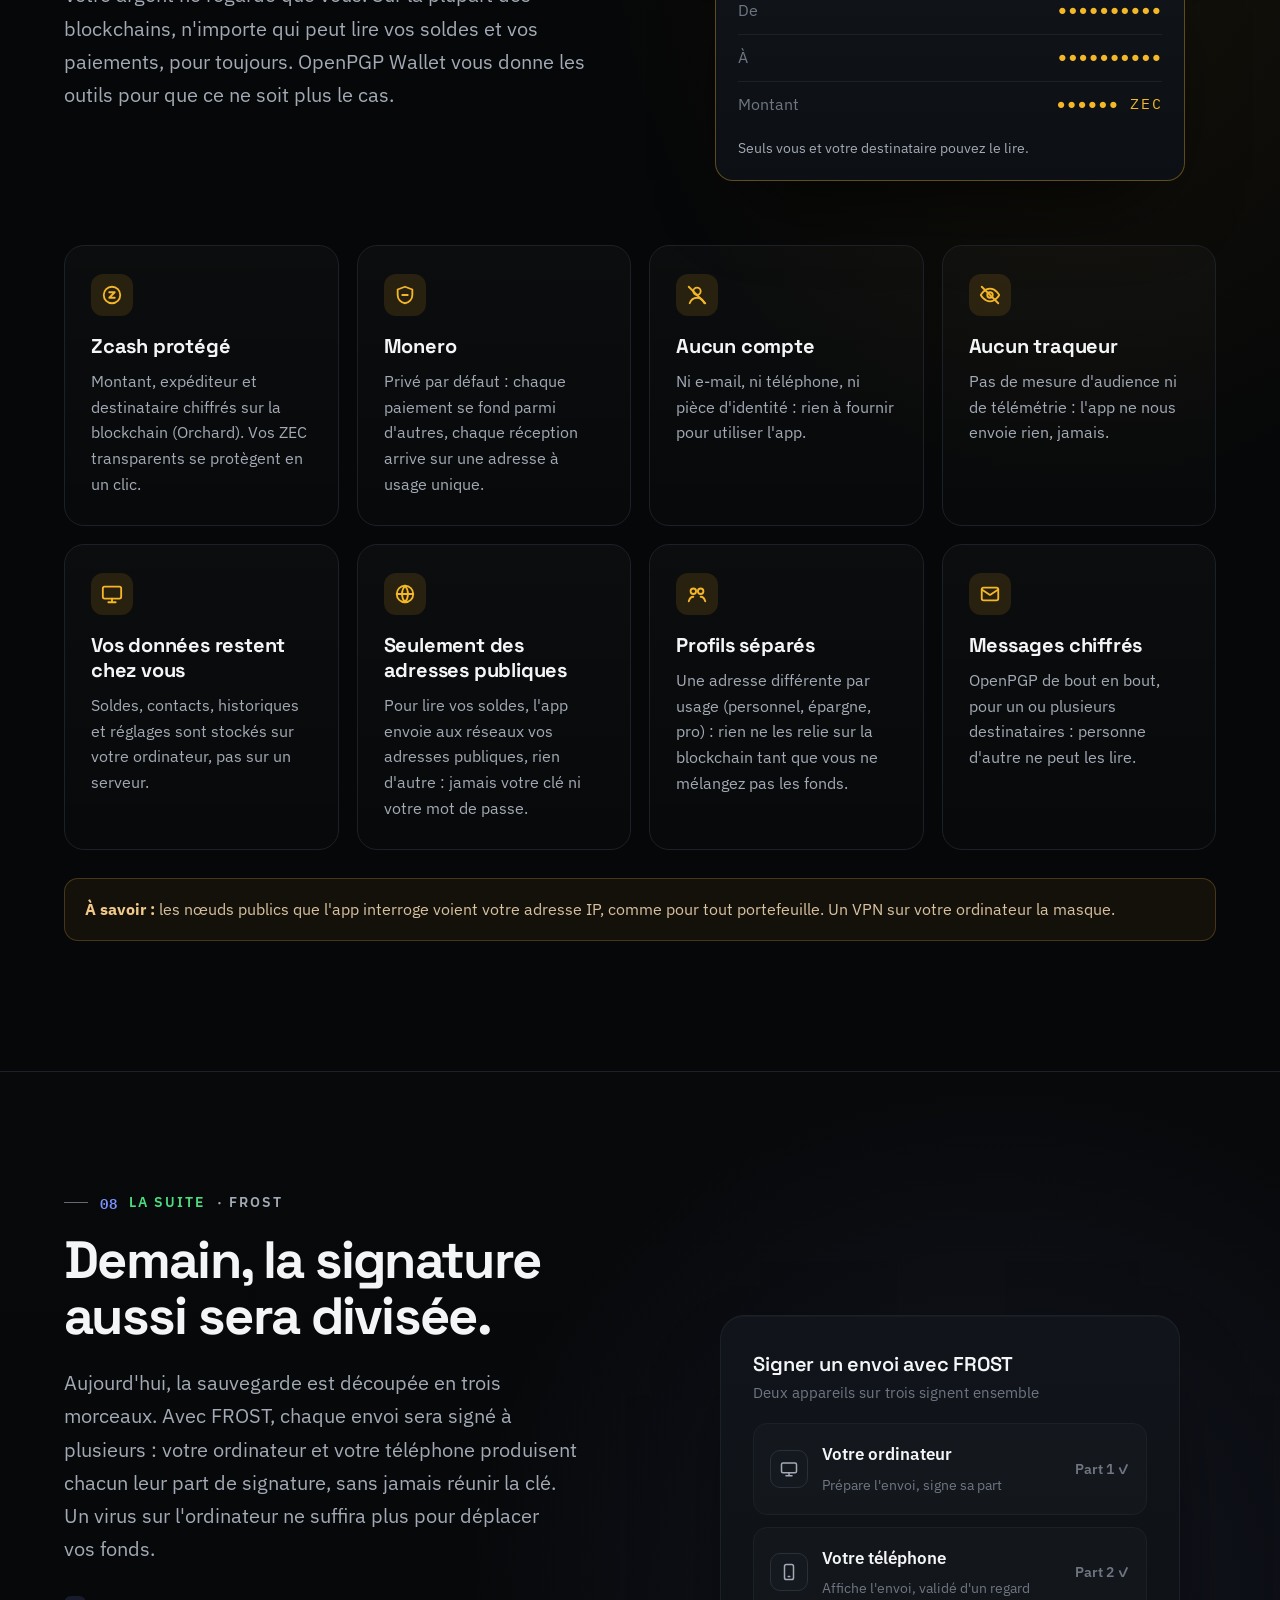
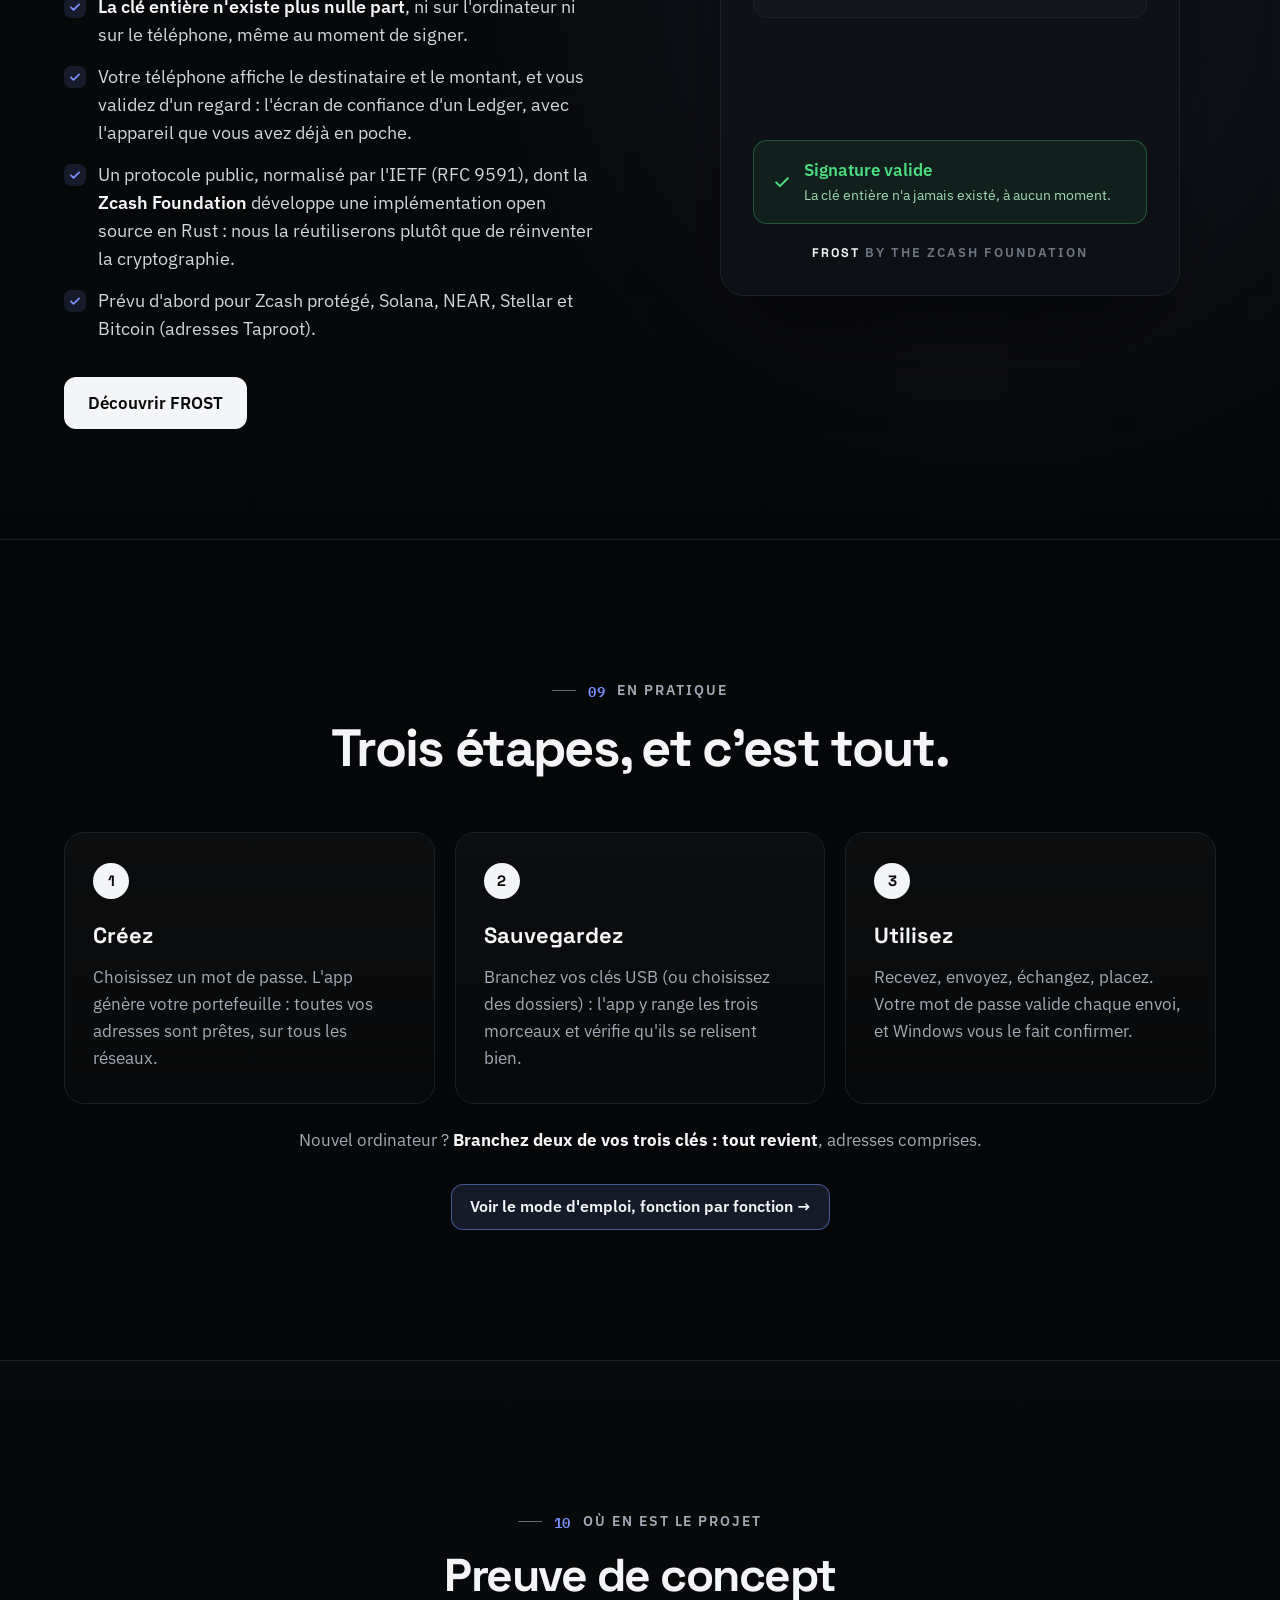
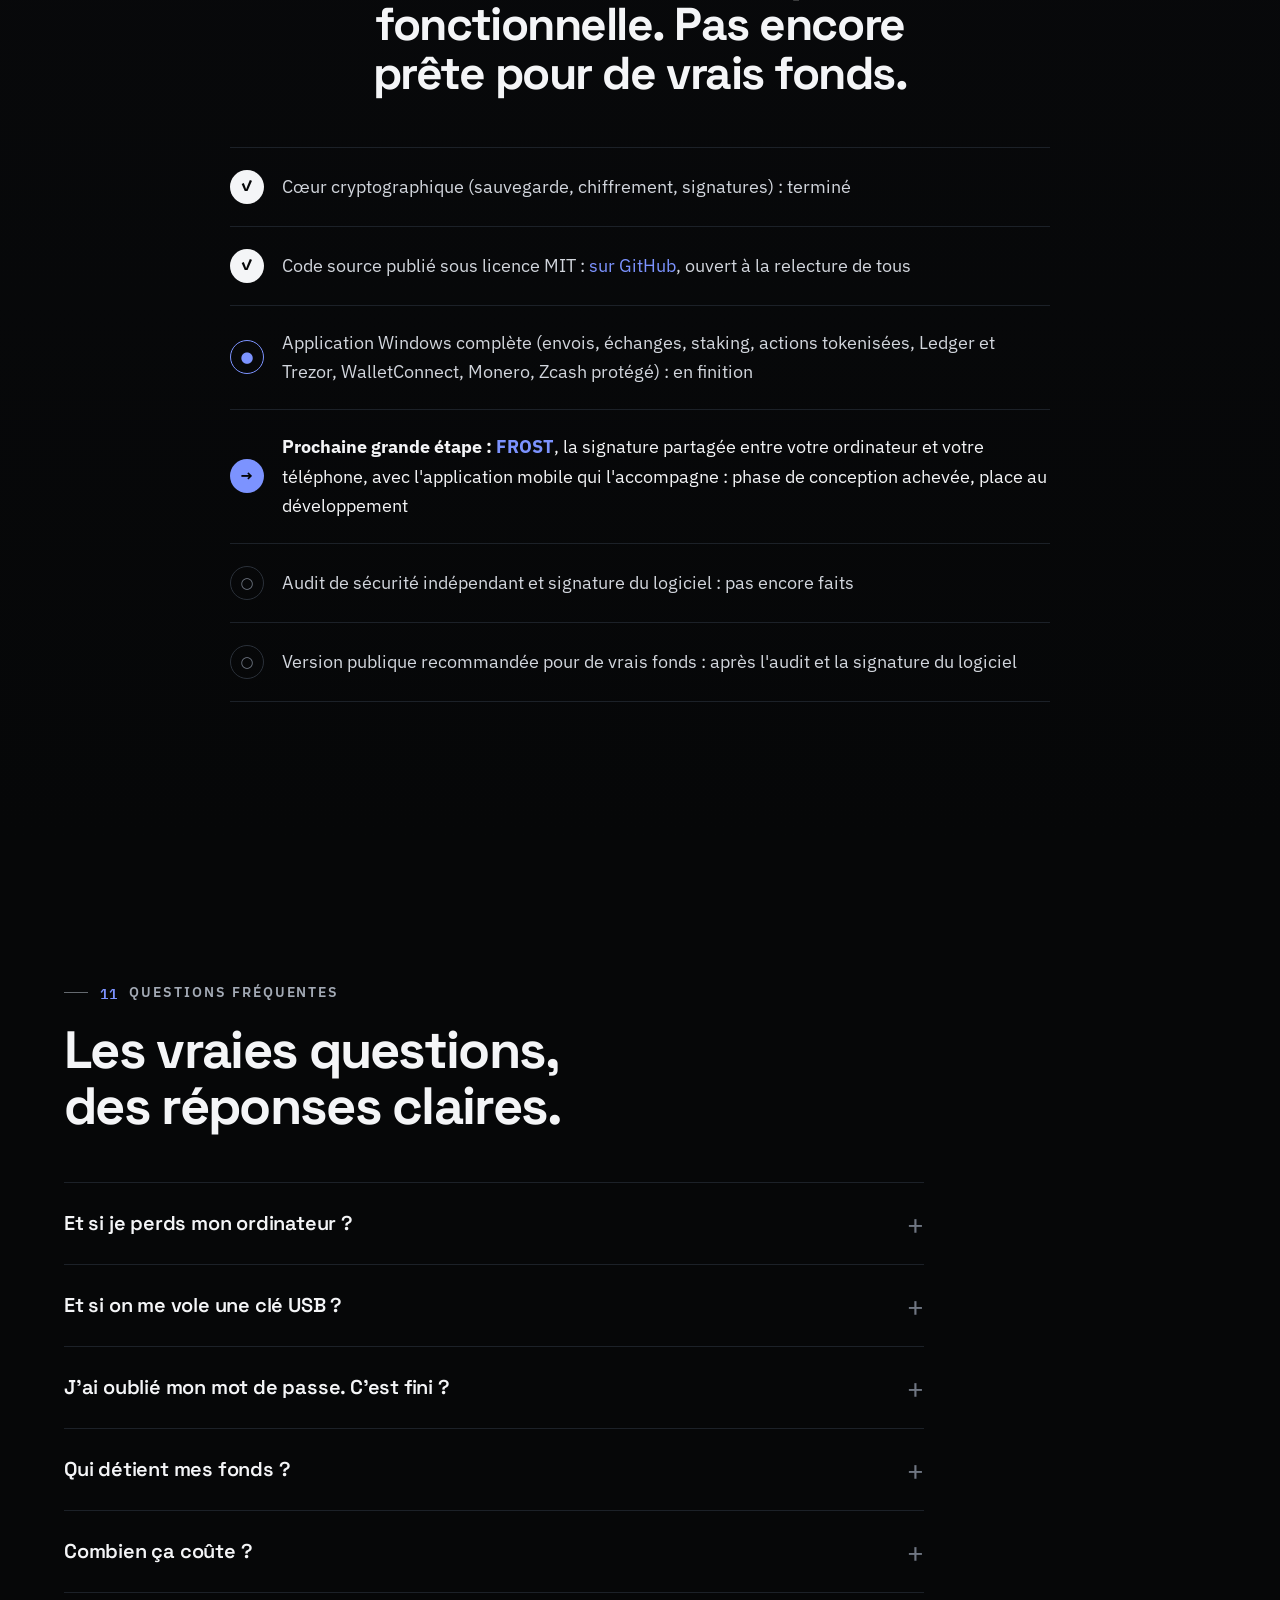
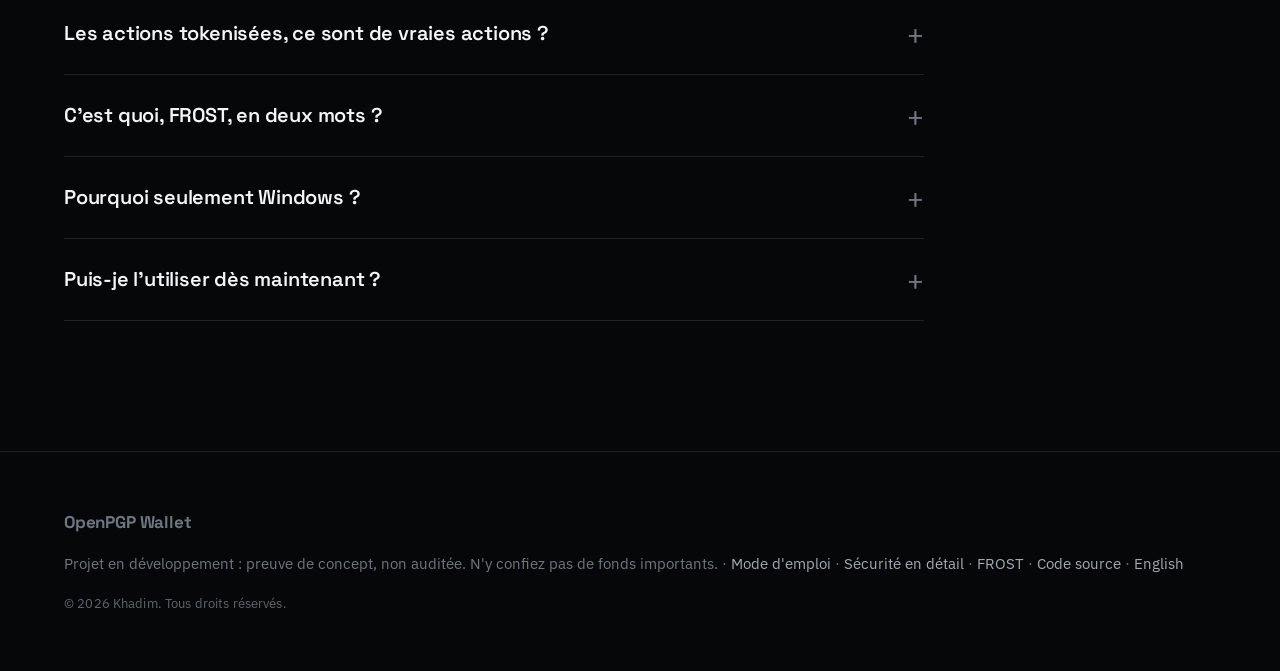
==== commit f464a8ac: "GitHub button in place of the in-development badge; source code now public" ====
--- a/index.html
+++ b/index.html
@@ -38,7 +38,7 @@
     <a href="#sec-faq">FAQ</a>
   </nav>
   <div class="nav-actions">
-    <span class="badge-private">EN DÉVELOPPEMENT</span>
+    <a class="gh-link" href="https://github.com/OpenPGP-Wallet/openpgp-wallet" target="_blank" rel="noopener" aria-label="Code source sur GitHub" title="Code source sur GitHub"><svg width="18" height="18" viewBox="0 0 16 16" fill="currentColor" aria-hidden="true"><path d="M8 0C3.58 0 0 3.58 0 8c0 3.54 2.29 6.53 5.47 7.59.4.07.55-.17.55-.38 0-.19-.01-.82-.01-1.49-2.01.37-2.53-.49-2.69-.94-.09-.23-.48-.94-.82-1.13-.28-.15-.68-.52-.01-.53.63-.01 1.08.58 1.23.82.72 1.21 1.87.87 2.33.66.07-.52.28-.87.51-1.07-1.78-.2-3.64-.89-3.64-3.95 0-.87.31-1.59.82-2.15-.08-.2-.36-1.02.08-2.12 0 0 .67-.21 2.2.82.64-.18 1.32-.27 2-.27.68 0 1.36.09 2 .27 1.53-1.04 2.2-.82 2.2-.82.44 1.1.16 1.92.08 2.12.51.56.82 1.27.82 2.15 0 3.07-1.87 3.75-3.65 3.95.29.25.54.73.54 1.48 0 1.07-.01 1.93-.01 2.2 0 .21.15.46.55.38A8.013 8.013 0 0 0 16 8c0-4.42-3.58-8-8-8z"/></svg><span>GitHub</span></a>
     <button class="theme-toggle" type="button" id="theme-toggle" data-to-light="Passer en thème clair" data-to-dark="Passer en thème sombre" aria-label="Passer en thème clair" title="Passer en thème clair">
       <svg class="moon" width="18" height="18" viewBox="0 0 24 24" fill="none" stroke="currentColor" stroke-width="2" stroke-linecap="round" stroke-linejoin="round" aria-hidden="true"><path d="M21 12.8A9 9 0 1 1 11.2 3a7 7 0 0 0 9.8 9.8z"/></svg>
       <svg class="sun" width="18" height="18" viewBox="0 0 24 24" fill="none" stroke="currentColor" stroke-width="2" stroke-linecap="round" aria-hidden="true"><circle cx="12" cy="12" r="4"/><path d="M12 2v2M12 20v2M4.9 4.9l1.4 1.4M17.7 17.7l1.4 1.4M2 12h2M20 12h2M4.9 19.1l1.4-1.4M17.7 6.3l1.4-1.4"/></svg>
@@ -565,10 +565,11 @@
       <h2>Preuve de concept fonctionnelle. Pas encore prête pour de vrais fonds.</h2>
       <div class="roadmap">
         <div class="step reveal" style="--d: 0.05s"><span class="step-badge done">✓</span><span>Cœur cryptographique (sauvegarde, chiffrement, signatures) : terminé</span></div>
+        <div class="step reveal" style="--d: 0.08s"><span class="step-badge done">✓</span><span>Code source publié sous licence MIT : <a href="https://github.com/OpenPGP-Wallet/openpgp-wallet" target="_blank" rel="noopener">sur GitHub</a>, ouvert à la relecture de tous</span></div>
         <div class="step reveal" style="--d: 0.12s"><span class="step-badge doing">●</span><span>Application Windows complète (envois, échanges, staking, actions tokenisées, Ledger et Trezor, WalletConnect, Monero, Zcash protégé) : en finition</span></div>
         <div class="step next reveal" style="--d: 0.19s"><span class="step-badge next">→</span><span><strong>Prochaine grande étape : <a href="frost.html">FROST</a></strong>, la signature partagée entre votre ordinateur et votre téléphone, avec l'application mobile qui l'accompagne : phase de conception achevée, place au développement</span></div>
-        <div class="step reveal" style="--d: 0.26s"><span class="step-badge todo">○</span><span>Audit de sécurité indépendant, signature du logiciel et publication du code source : aucun n'est encore fait</span></div>
-        <div class="step reveal" style="--d: 0.33s"><span class="step-badge todo">○</span><span>Version téléchargeable publique : après l'audit, la signature du logiciel et la publication du code source</span></div>
+        <div class="step reveal" style="--d: 0.26s"><span class="step-badge todo">○</span><span>Audit de sécurité indépendant et signature du logiciel : pas encore faits</span></div>
+        <div class="step reveal" style="--d: 0.33s"><span class="step-badge todo">○</span><span>Version publique recommandée pour de vrais fonds : après l'audit et la signature du logiciel</span></div>
       </div>
     </div>
   </section>
@@ -615,7 +616,7 @@
         </details>
         <details>
           <summary>Puis-je l'utiliser dès maintenant ?</summary>
-          <p>Pas encore avec de vrais montants : le logiciel n'a pas été audité par un expert indépendant. La version publique viendra après cet audit, la signature du logiciel et la publication du code source.</p>
+          <p>Pas encore avec de vrais montants : le logiciel n'a pas été audité par un expert indépendant. La version publique viendra après cet audit et la signature du logiciel. Le code source, lui, est déjà public : chacun peut le relire <a href="https://github.com/OpenPGP-Wallet/openpgp-wallet" target="_blank" rel="noopener">sur GitHub</a>.</p>
         </details>
       </div>
     </div>
@@ -624,7 +625,7 @@
 
 <footer class="footer">
   <span class="brand" style="font-size: 17px;">OpenPGP Wallet</span>
-  <span>Projet en développement : preuve de concept, non auditée. N'y confiez pas de fonds importants. · <a href="guide.html">Mode d'emploi</a> · <a href="securite.html">Sécurité en détail</a> · <a href="frost.html">FROST</a> · <a href="en.html" hreflang="en" lang="en">English</a></span>
+  <span>Projet en développement : preuve de concept, non auditée. N'y confiez pas de fonds importants. · <a href="guide.html">Mode d'emploi</a> · <a href="securite.html">Sécurité en détail</a> · <a href="frost.html">FROST</a> · <a href="https://github.com/OpenPGP-Wallet/openpgp-wallet" target="_blank" rel="noopener">Code source</a> · <a href="en.html" hreflang="en" lang="en">English</a></span>
   <span class="footer-copy">© 2026 Khadim. Tous droits réservés.</span>
 </footer>
 
--- a/assets/site.css
+++ b/assets/site.css
@@ -550,7 +550,8 @@
 :root[data-theme="light"] .theme-toggle .moon { display: none; }
 @media (max-width: 640px) { .theme-toggle { width: 36px; height: 36px; } }
 /* Très petits téléphones : le logo seul, sans le nom, pour garder les boutons. */
-@media (max-width: 369px) { .nav .brand { font-size: 0; gap: 0; } }
+/* Téléphones : le cadenas seul, pour que thème, langue, Mode d'emploi et FROST tiennent. */
+@media (max-width: 439px) { .nav .brand { font-size: 0; gap: 0; } }
 
 /* ===== Thème clair (« version blanche ») ===== */
 :root[data-theme="light"] {
@@ -720,7 +721,12 @@
   .guide-cat-head p { margin-left: 0; width: 100%; text-align: left; }
 }
 /* Bouton masqué tant que la barre manque de place (lien gardé en section 09 et en pied de page). */
-@media (max-width: 767px) { .guide-link { display: none; } }
+/* Téléphones : « Mode d'emploi » en icône (livre ouvert) au format du bouton thème ; le texte reste lu par les lecteurs d'écran. */
+@media (max-width: 767px) {
+  .guide-link { width: 40px; padding: 0; justify-content: center; font-size: 0; }
+  .guide-link::before { content: ""; width: 18px; height: 18px; background: currentColor; -webkit-mask: url("data:image/svg+xml,%3Csvg xmlns='http://www.w3.org/2000/svg' viewBox='0 0 24 24' fill='none' stroke='black' stroke-width='2' stroke-linecap='round' stroke-linejoin='round'%3E%3Cpath d='M2 4h6a4 4 0 0 1 4 4v13a3 3 0 0 0-3-3H2z'/%3E%3Cpath d='M22 4h-6a4 4 0 0 0-4 4v13a3 3 0 0 1 3-3h7z'/%3E%3C/svg%3E") center / contain no-repeat; mask: url("data:image/svg+xml,%3Csvg xmlns='http://www.w3.org/2000/svg' viewBox='0 0 24 24' fill='none' stroke='black' stroke-width='2' stroke-linecap='round' stroke-linejoin='round'%3E%3Cpath d='M2 4h6a4 4 0 0 1 4 4v13a3 3 0 0 0-3-3H2z'/%3E%3Cpath d='M22 4h-6a4 4 0 0 0-4 4v13a3 3 0 0 1 3-3h7z'/%3E%3C/svg%3E") center / contain no-repeat; }
+}
+@media (max-width: 640px) { .guide-link { width: 36px; height: 36px; } }
 @media (max-width: 640px) {
   .guide-hero { padding-top: 120px; }
   .guide-cat { padding-top: 64px; }
@@ -857,3 +863,35 @@
 :root[data-theme="light"] .frost-page .compare-col.next { border-color: rgba(184, 120, 0, 0.35); background: linear-gradient(180deg, rgba(184, 120, 0, 0.07), rgba(184, 120, 0, 0.015)); }
 :root[data-theme="light"] .frost-page .ticks li::before { background-image: url("data:image/svg+xml,%3Csvg xmlns='http://www.w3.org/2000/svg' viewBox='0 0 24 24' fill='none' stroke='%23b87800' stroke-width='3' stroke-linecap='round' stroke-linejoin='round'%3E%3Cpath d='M5 12.5l4.5 4.5L19 7.5'/%3E%3C/svg%3E"); }
 :root[data-theme="light"] .frost-page .btn-primary:hover { background: #8a5a00; }
+
+/* ===== Livre blanc FROST (frost-livre-blanc.html / frost-white-paper.html) ===== */
+.frost-page .frost-link[aria-current="true"] { background: var(--accent); border-color: var(--accent); color: var(--on-accent); }
+:root[data-theme="light"] .frost-page .frost-link[aria-current="true"] { color: #ffffff; }
+.paper-hero h1 { max-width: 900px; }
+.paper-meta { margin-top: 18px; font-size: 15px; color: var(--dim); font-family: var(--font-mono); letter-spacing: 0.01em; }
+.paper-points { padding-top: 70px; padding-bottom: 40px; }
+.paper-honest { margin-top: 48px; grid-template-columns: auto 1fr; }
+.paper-doc { padding-top: 40px; }
+.paper-frame { display: block; width: 100%; height: min(88vh, 1200px); border: 1px solid var(--line-2); border-radius: 18px; background: #ffffff; box-shadow: 0 30px 80px -40px rgba(0, 0, 0, 0.6); }
+@media (max-width: 767px) { .paper-doc { display: none; } }
+@media (max-width: 640px) { .paper-honest { grid-template-columns: 1fr; } }
+.paper-hero .guide-inner { max-width: var(--maxw); }
+.paper-hero .eyebrow .num { text-transform: none; }
+.frost-page .paper-hero::before {
+  background:
+    radial-gradient(ellipse 45% 60% at 82% 30%, rgba(244, 183, 40, 0.12), transparent 70%),
+    radial-gradient(ellipse 35% 40% at 8% 0%, rgba(255, 214, 102, 0.06), transparent 70%);
+}
+:root[data-theme="light"] .frost-page .paper-hero::before {
+  background:
+    radial-gradient(ellipse 45% 60% at 82% 30%, rgba(201, 138, 0, 0.10), transparent 70%),
+    radial-gradient(ellipse 35% 40% at 8% 0%, rgba(201, 138, 0, 0.05), transparent 70%);
+}
+
+/* Code source sur GitHub, à la place de l'ancien badge « En développement » (l'avertissement reste dans la section Projet et le pied de page). */
+.gh-link { height: 40px; padding: 0 14px; display: inline-flex; align-items: center; gap: 8px; border: 1px solid var(--line-2); border-radius: 10px; color: var(--muted); font-weight: 600; font-size: 14px; white-space: nowrap; transition: color 0.2s, border-color 0.2s; }
+.gh-link:hover { color: var(--text); border-color: var(--hover-line); }
+.gh-link svg { flex: none; }
+@media (min-width: 1400px) and (max-width: 1599px) { .gh-link { padding: 0 12px; } }
+/* Téléphones : masqué comme l'ancien badge, faute de place ; le lien reste dans la section Projet et le pied de page. */
+@media (max-width: 640px) { .gh-link { display: none; } }
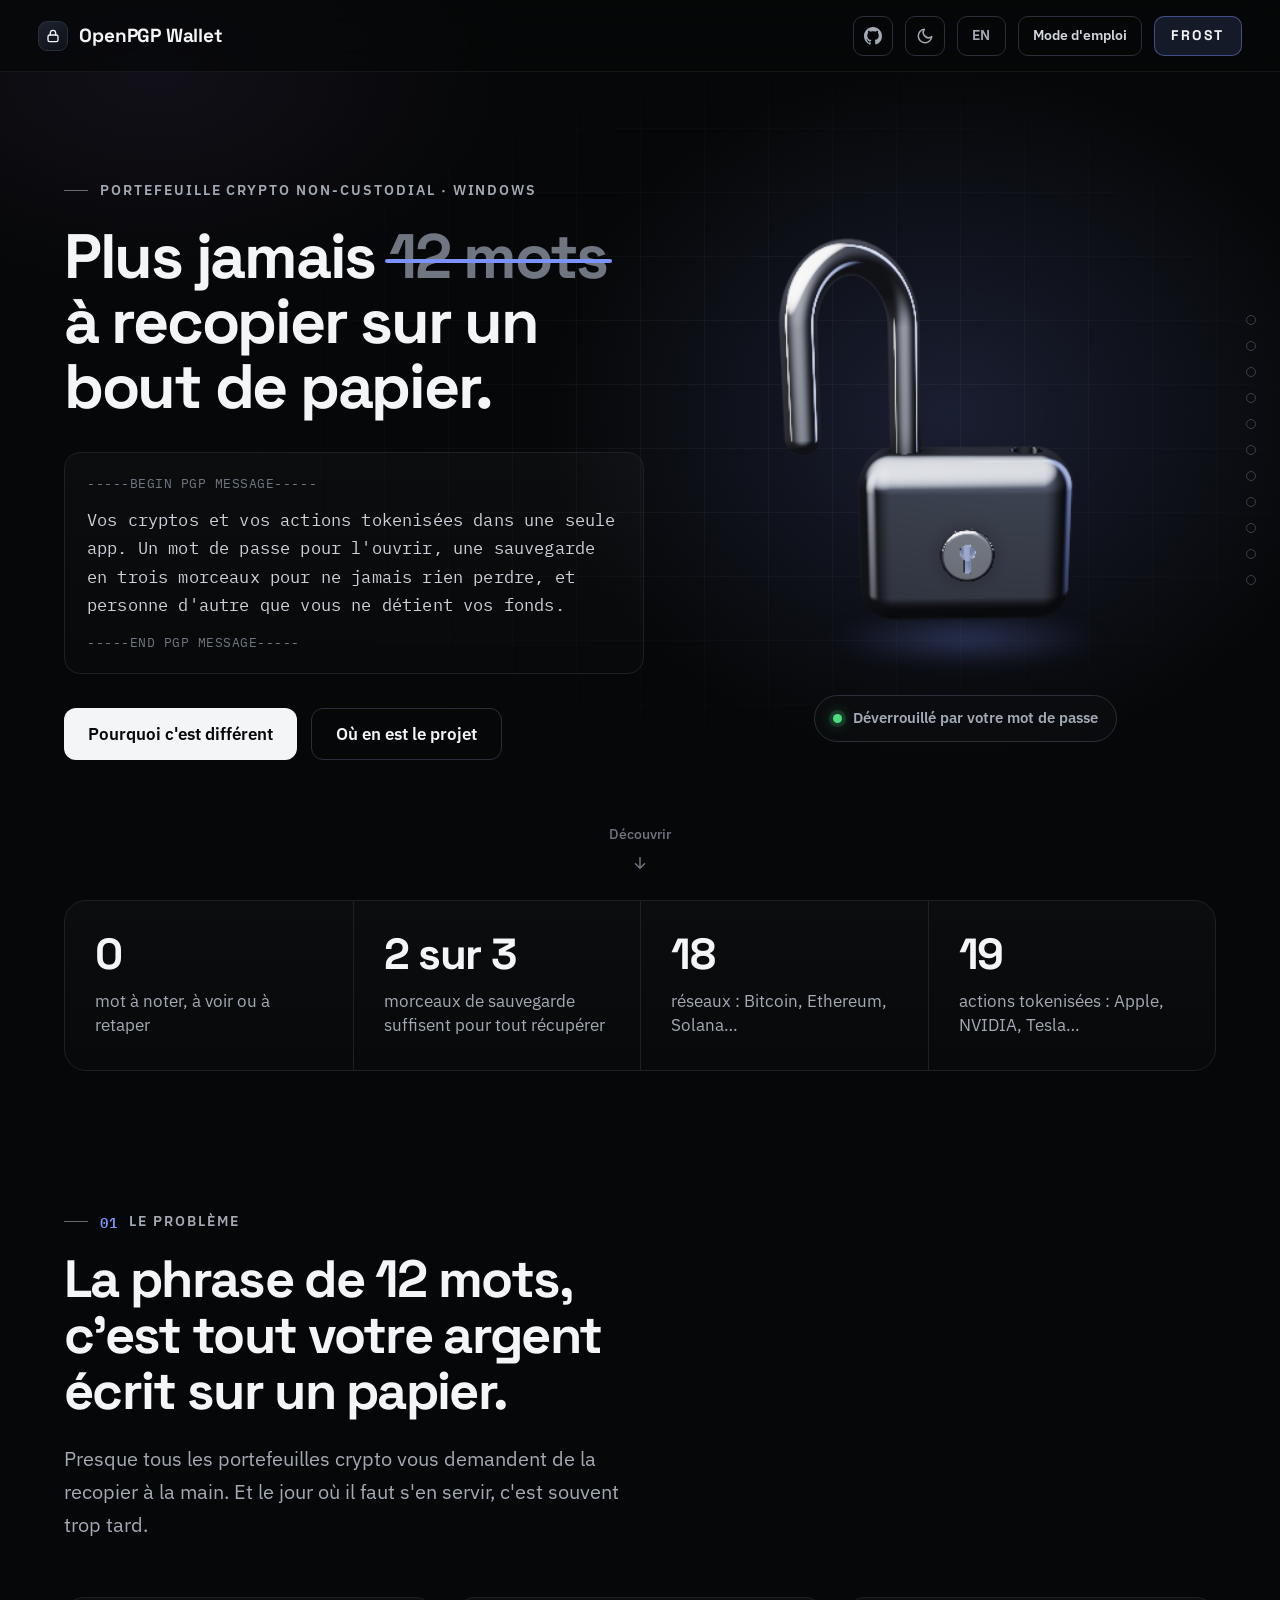
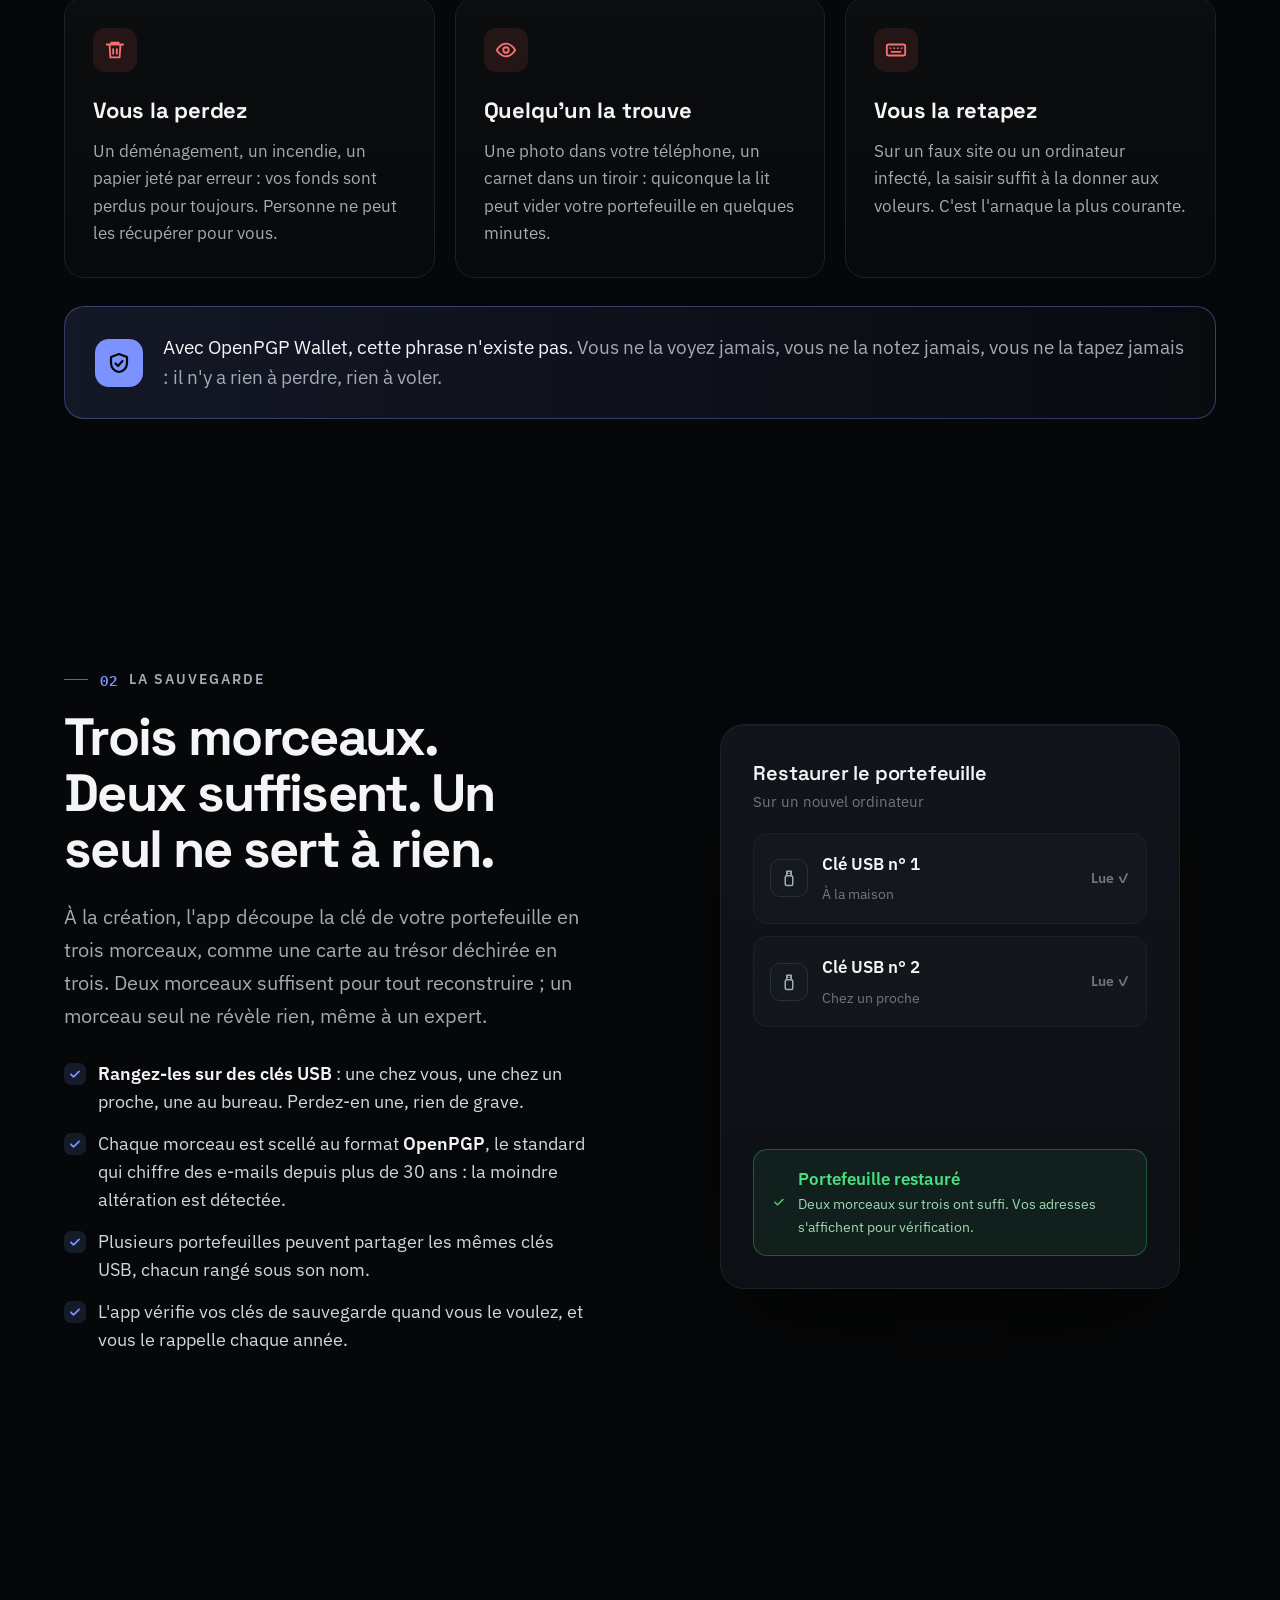
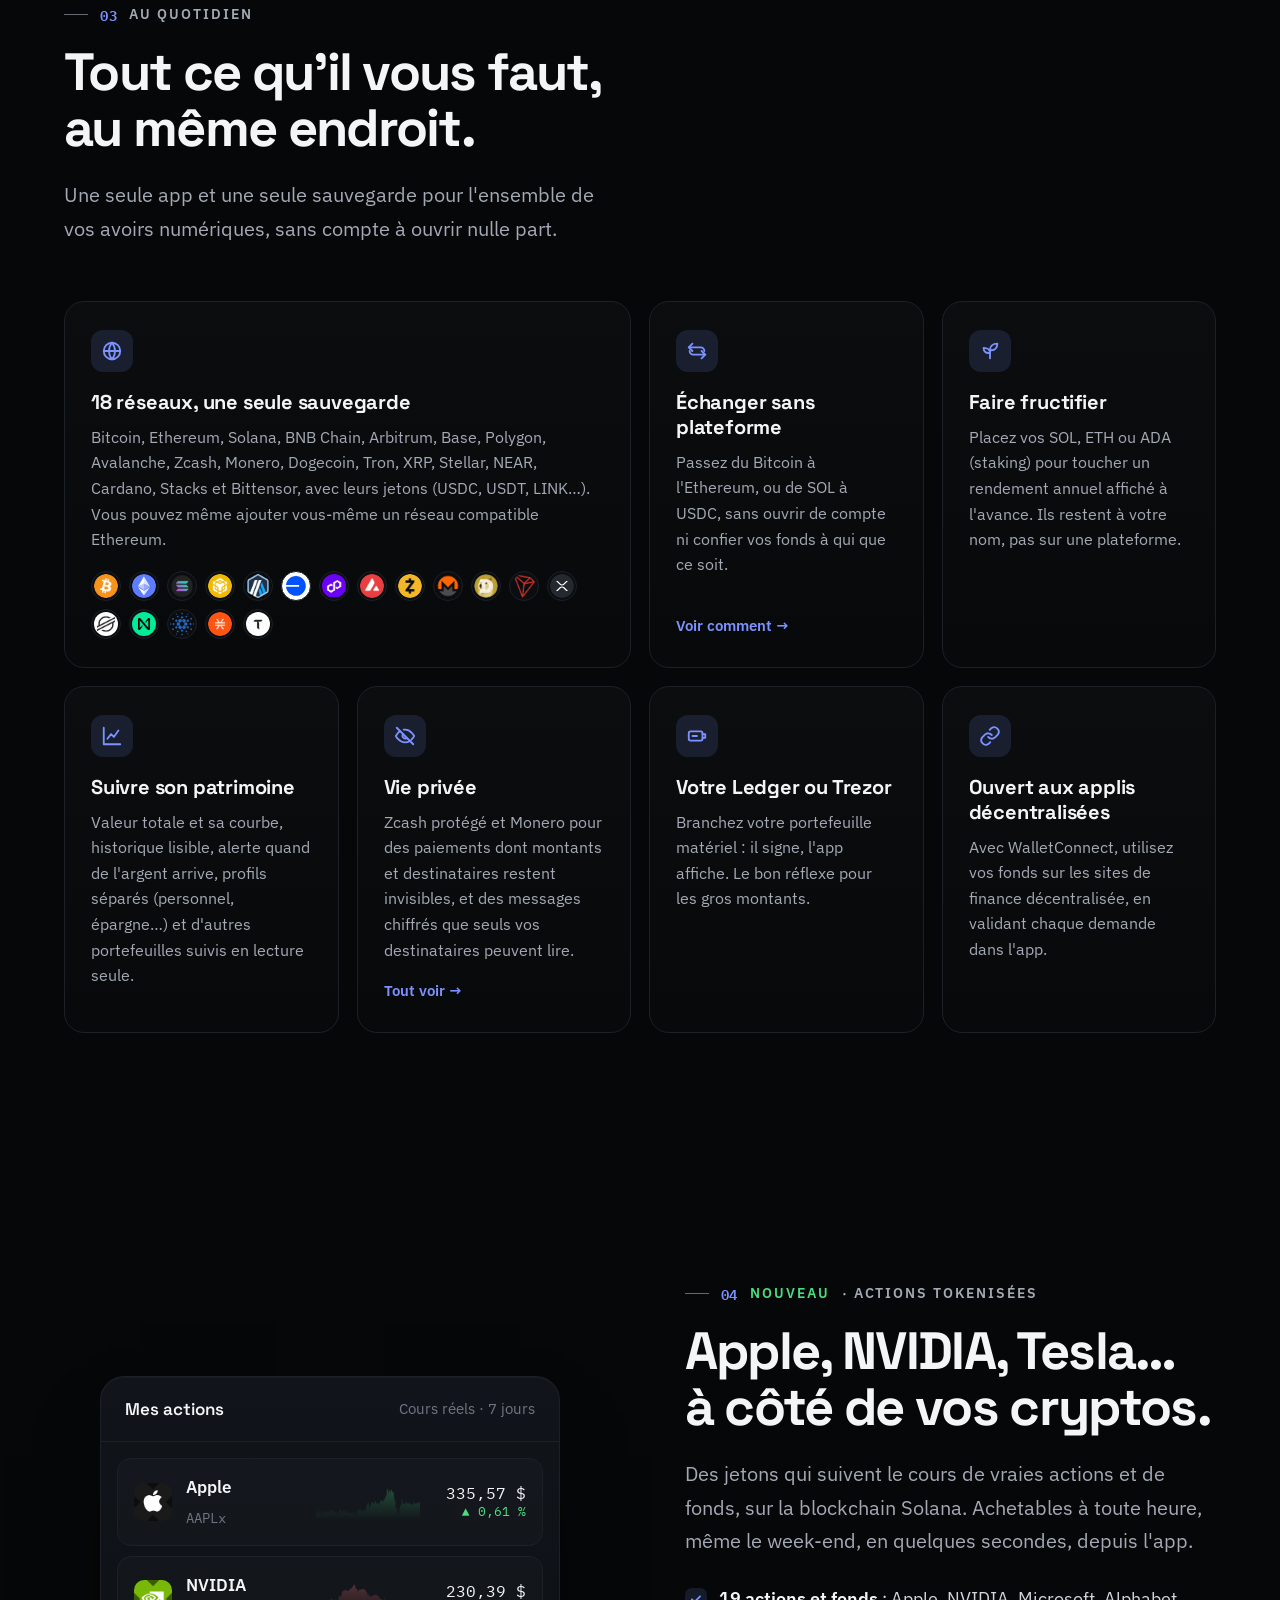
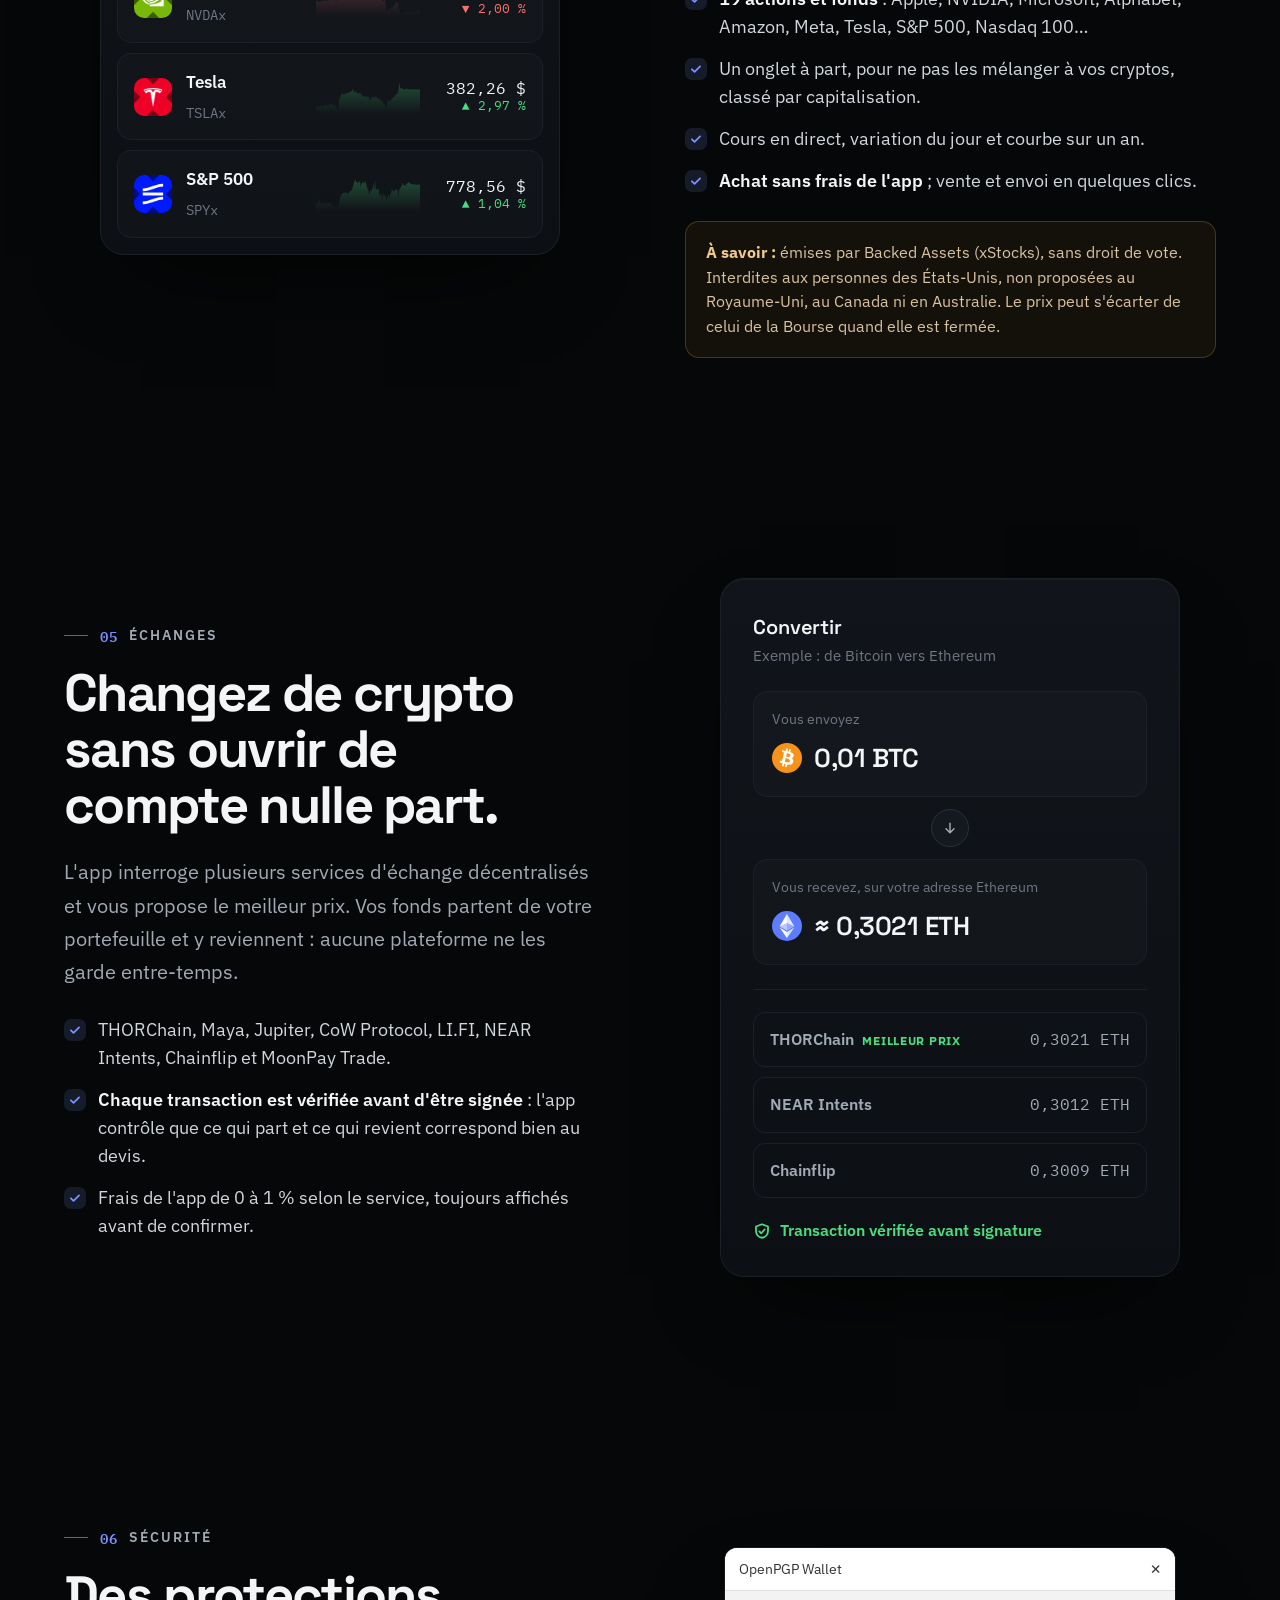
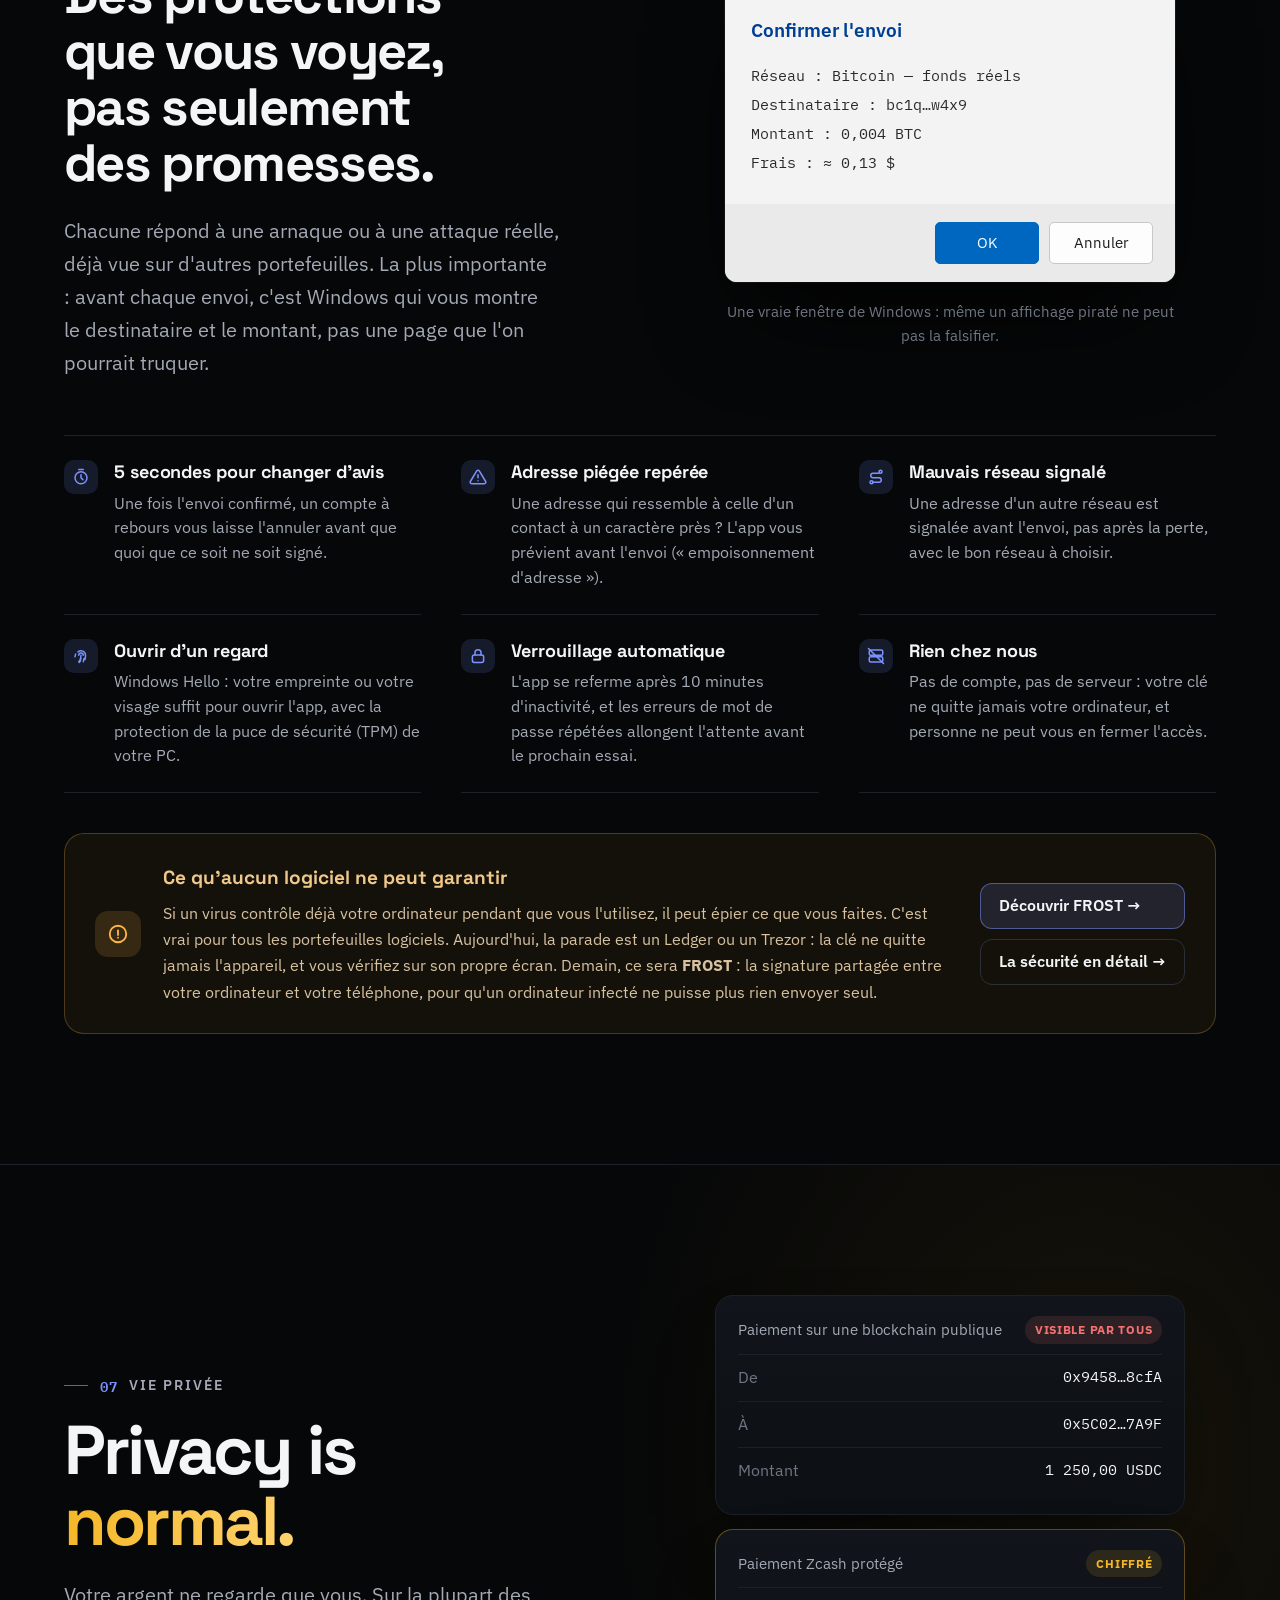
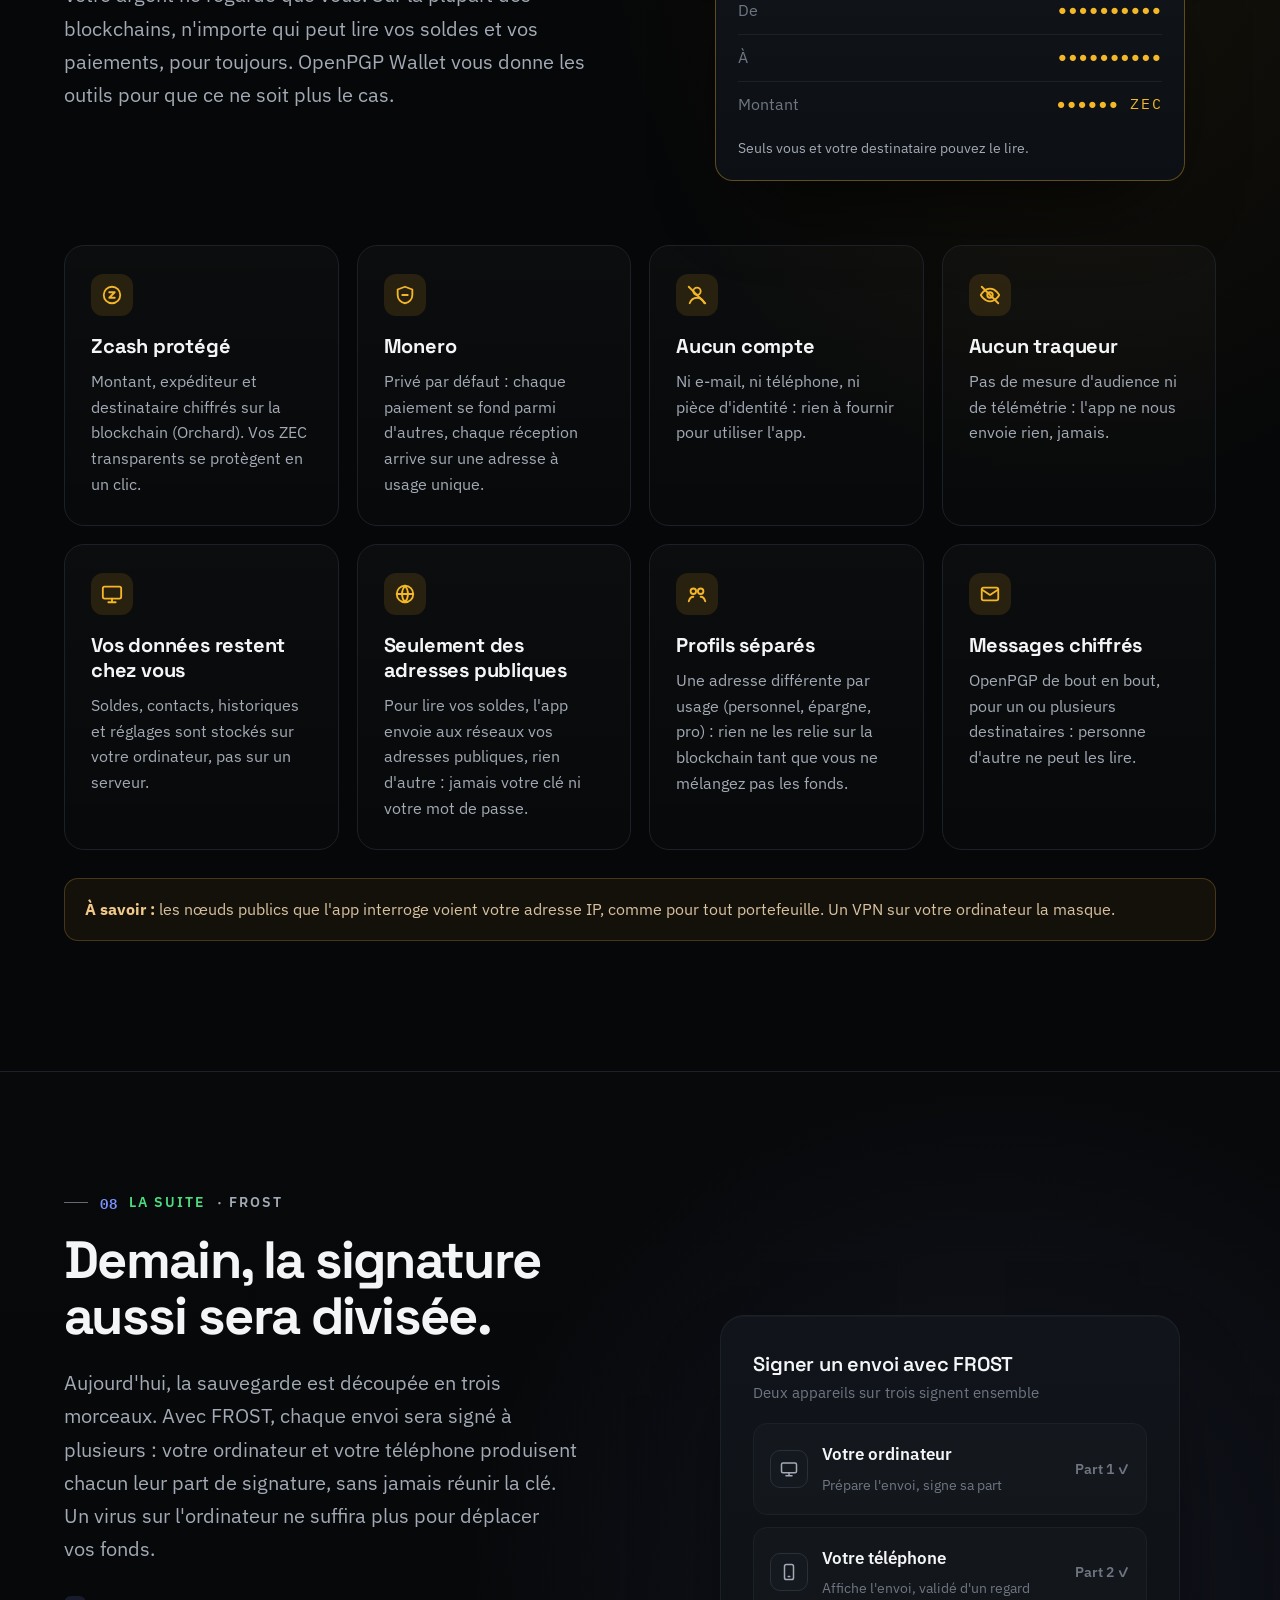
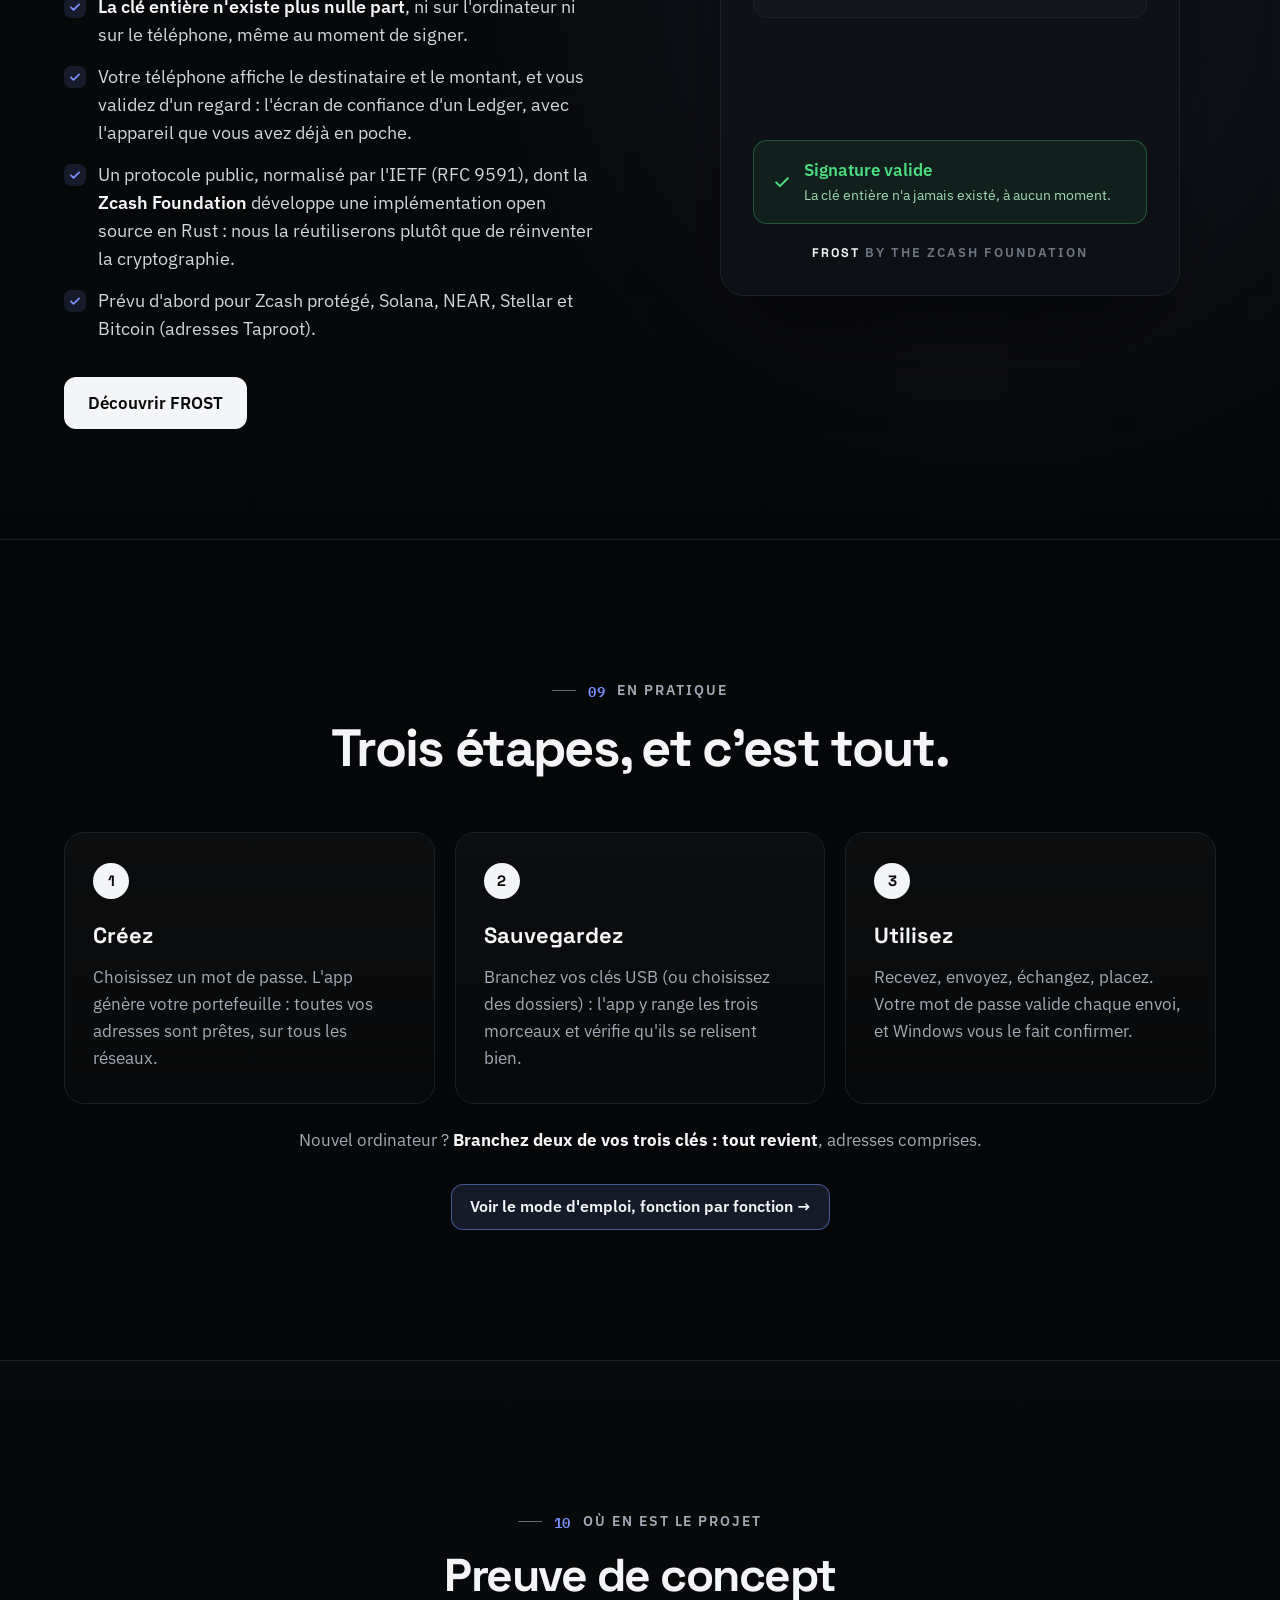
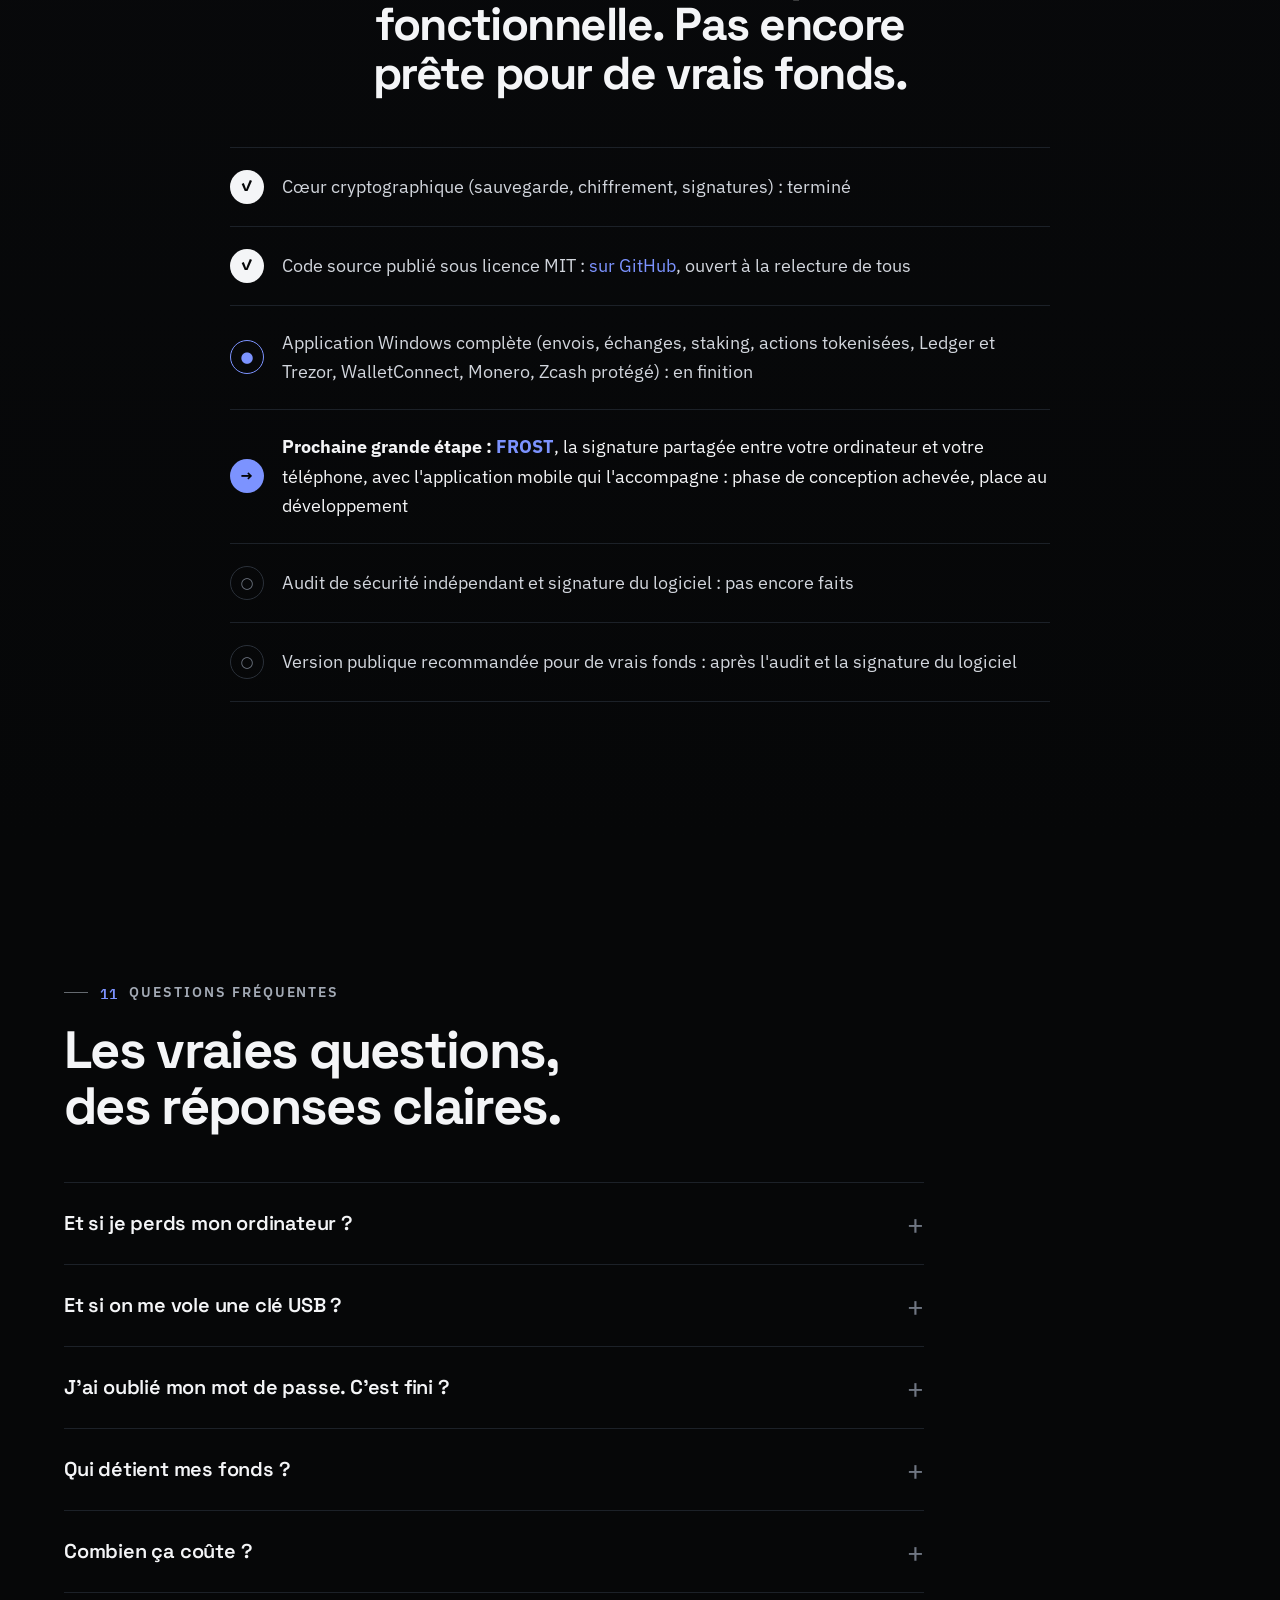
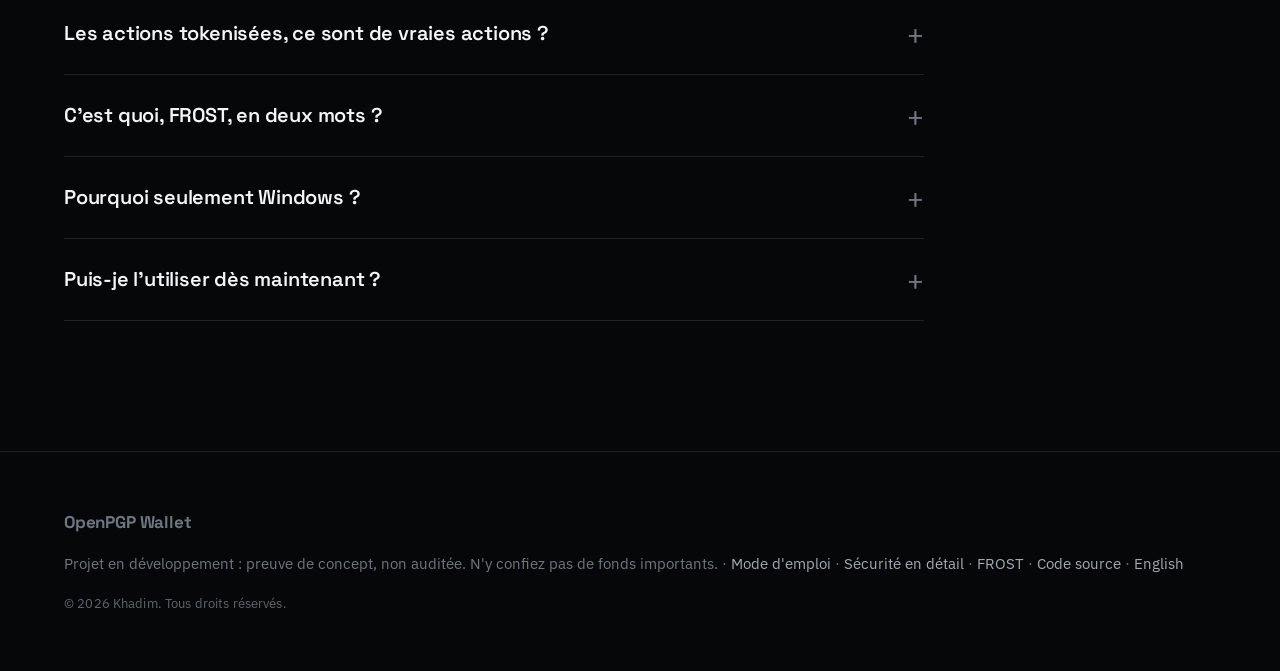
==== commit 3acb4ac2: "GitHub button: logo only, same size as the theme button" ====
--- a/index.html
+++ b/index.html
@@ -38,7 +38,7 @@
     <a href="#sec-faq">FAQ</a>
   </nav>
   <div class="nav-actions">
-    <a class="gh-link" href="https://github.com/OpenPGP-Wallet/openpgp-wallet" target="_blank" rel="noopener" aria-label="Code source sur GitHub" title="Code source sur GitHub"><svg width="18" height="18" viewBox="0 0 16 16" fill="currentColor" aria-hidden="true"><path d="M8 0C3.58 0 0 3.58 0 8c0 3.54 2.29 6.53 5.47 7.59.4.07.55-.17.55-.38 0-.19-.01-.82-.01-1.49-2.01.37-2.53-.49-2.69-.94-.09-.23-.48-.94-.82-1.13-.28-.15-.68-.52-.01-.53.63-.01 1.08.58 1.23.82.72 1.21 1.87.87 2.33.66.07-.52.28-.87.51-1.07-1.78-.2-3.64-.89-3.64-3.95 0-.87.31-1.59.82-2.15-.08-.2-.36-1.02.08-2.12 0 0 .67-.21 2.2.82.64-.18 1.32-.27 2-.27.68 0 1.36.09 2 .27 1.53-1.04 2.2-.82 2.2-.82.44 1.1.16 1.92.08 2.12.51.56.82 1.27.82 2.15 0 3.07-1.87 3.75-3.65 3.95.29.25.54.73.54 1.48 0 1.07-.01 1.93-.01 2.2 0 .21.15.46.55.38A8.013 8.013 0 0 0 16 8c0-4.42-3.58-8-8-8z"/></svg><span>GitHub</span></a>
+    <a class="gh-link" href="https://github.com/OpenPGP-Wallet/openpgp-wallet" target="_blank" rel="noopener" aria-label="Code source sur GitHub" title="Code source sur GitHub"><svg width="18" height="18" viewBox="0 0 16 16" fill="currentColor" aria-hidden="true"><path d="M8 0C3.58 0 0 3.58 0 8c0 3.54 2.29 6.53 5.47 7.59.4.07.55-.17.55-.38 0-.19-.01-.82-.01-1.49-2.01.37-2.53-.49-2.69-.94-.09-.23-.48-.94-.82-1.13-.28-.15-.68-.52-.01-.53.63-.01 1.08.58 1.23.82.72 1.21 1.87.87 2.33.66.07-.52.28-.87.51-1.07-1.78-.2-3.64-.89-3.64-3.95 0-.87.31-1.59.82-2.15-.08-.2-.36-1.02.08-2.12 0 0 .67-.21 2.2.82.64-.18 1.32-.27 2-.27.68 0 1.36.09 2 .27 1.53-1.04 2.2-.82 2.2-.82.44 1.1.16 1.92.08 2.12.51.56.82 1.27.82 2.15 0 3.07-1.87 3.75-3.65 3.95.29.25.54.73.54 1.48 0 1.07-.01 1.93-.01 2.2 0 .21.15.46.55.38A8.013 8.013 0 0 0 16 8c0-4.42-3.58-8-8-8z"/></svg></a>
     <button class="theme-toggle" type="button" id="theme-toggle" data-to-light="Passer en thème clair" data-to-dark="Passer en thème sombre" aria-label="Passer en thème clair" title="Passer en thème clair">
       <svg class="moon" width="18" height="18" viewBox="0 0 24 24" fill="none" stroke="currentColor" stroke-width="2" stroke-linecap="round" stroke-linejoin="round" aria-hidden="true"><path d="M21 12.8A9 9 0 1 1 11.2 3a7 7 0 0 0 9.8 9.8z"/></svg>
       <svg class="sun" width="18" height="18" viewBox="0 0 24 24" fill="none" stroke="currentColor" stroke-width="2" stroke-linecap="round" aria-hidden="true"><circle cx="12" cy="12" r="4"/><path d="M12 2v2M12 20v2M4.9 4.9l1.4 1.4M17.7 17.7l1.4 1.4M2 12h2M20 12h2M4.9 19.1l1.4-1.4M17.7 6.3l1.4-1.4"/></svg>
--- a/assets/site.css
+++ b/assets/site.css
@@ -888,10 +888,10 @@
     radial-gradient(ellipse 35% 40% at 8% 0%, rgba(201, 138, 0, 0.05), transparent 70%);
 }
 
-/* Code source sur GitHub, à la place de l'ancien badge « En développement » (l'avertissement reste dans la section Projet et le pied de page). */
-.gh-link { height: 40px; padding: 0 14px; display: inline-flex; align-items: center; gap: 8px; border: 1px solid var(--line-2); border-radius: 10px; color: var(--muted); font-weight: 600; font-size: 14px; white-space: nowrap; transition: color 0.2s, border-color 0.2s; }
+/* Code source sur GitHub (logo seul, au format du bouton thème), à la place de l'ancien badge « En développement » (l'avertissement reste dans la section Projet et le pied de page). */
+.gh-link { width: 40px; height: 40px; display: inline-grid; place-items: center; border: 1px solid var(--line-2); border-radius: 10px; color: var(--muted); transition: color 0.2s, border-color 0.2s; }
 .gh-link:hover { color: var(--text); border-color: var(--hover-line); }
 .gh-link svg { flex: none; }
-@media (min-width: 1400px) and (max-width: 1599px) { .gh-link { padding: 0 12px; } }
+
 /* Téléphones : masqué comme l'ancien badge, faute de place ; le lien reste dans la section Projet et le pied de page. */
 @media (max-width: 640px) { .gh-link { display: none; } }
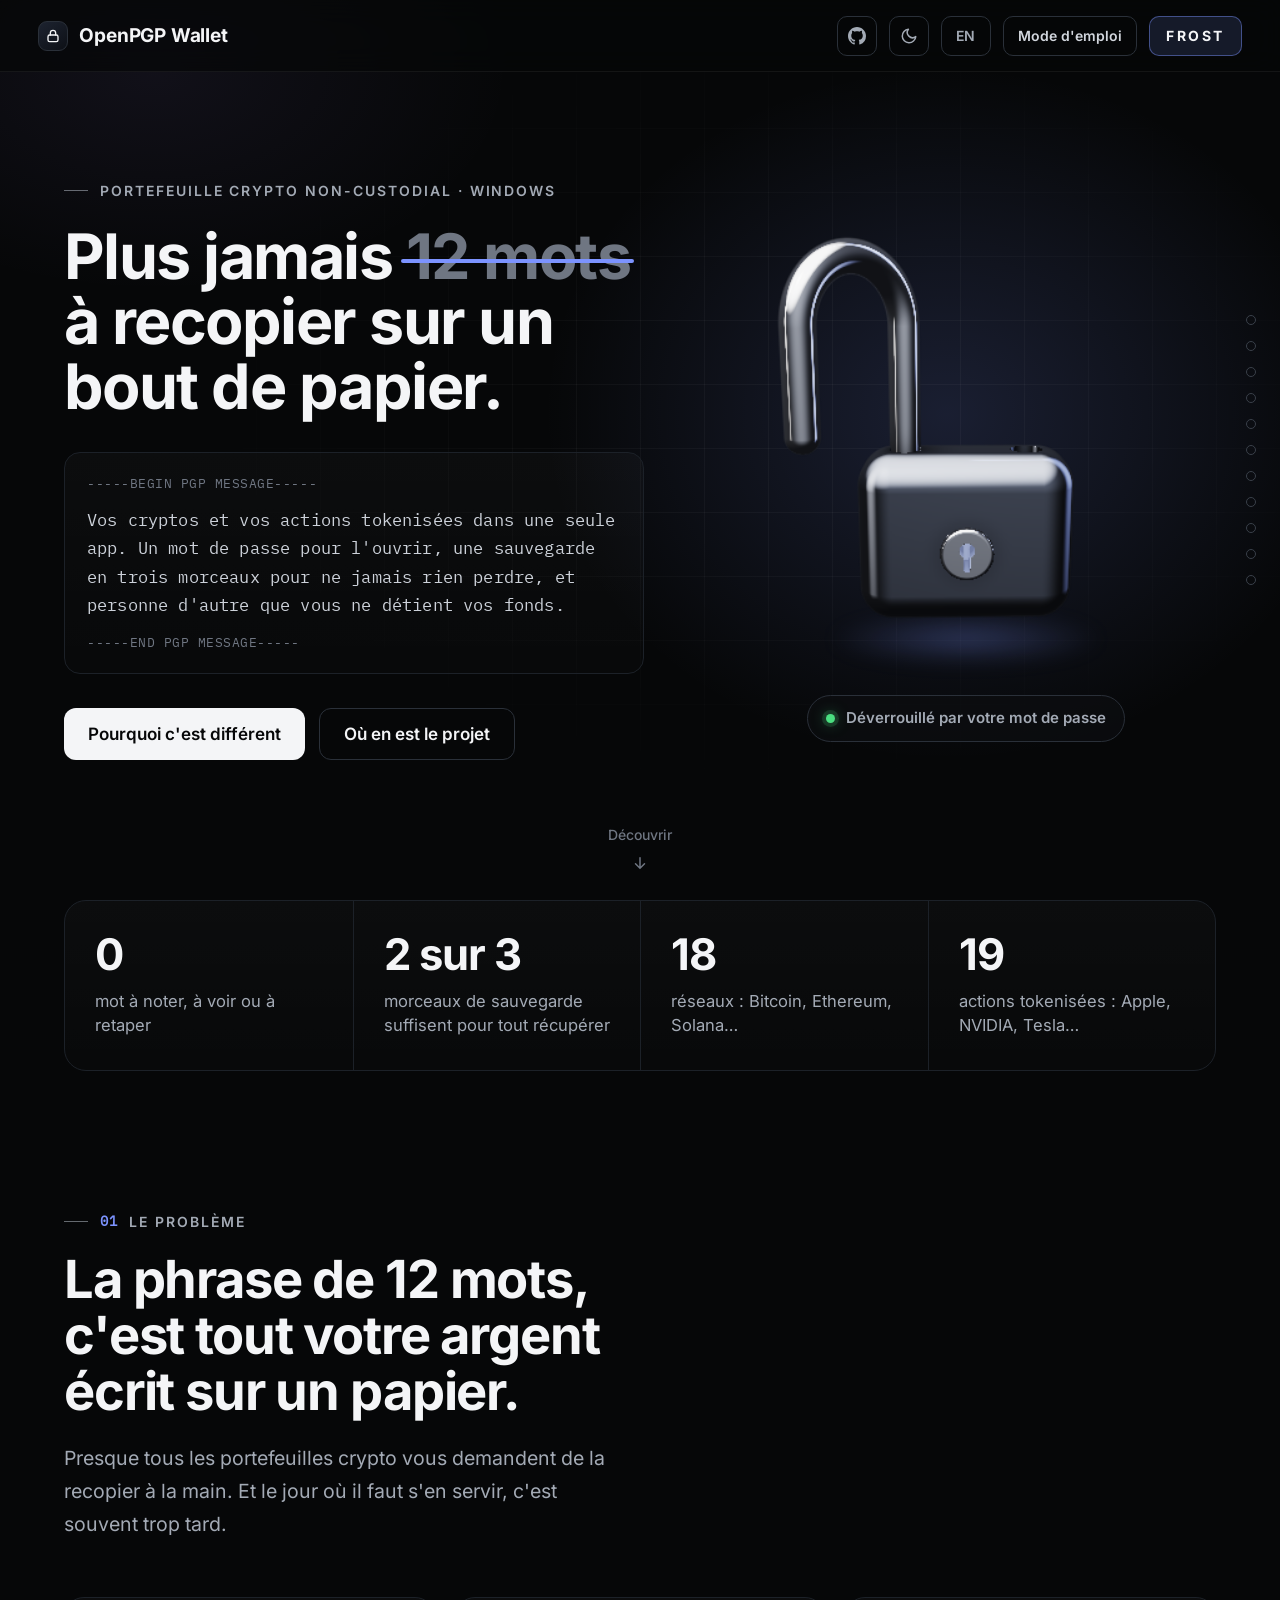
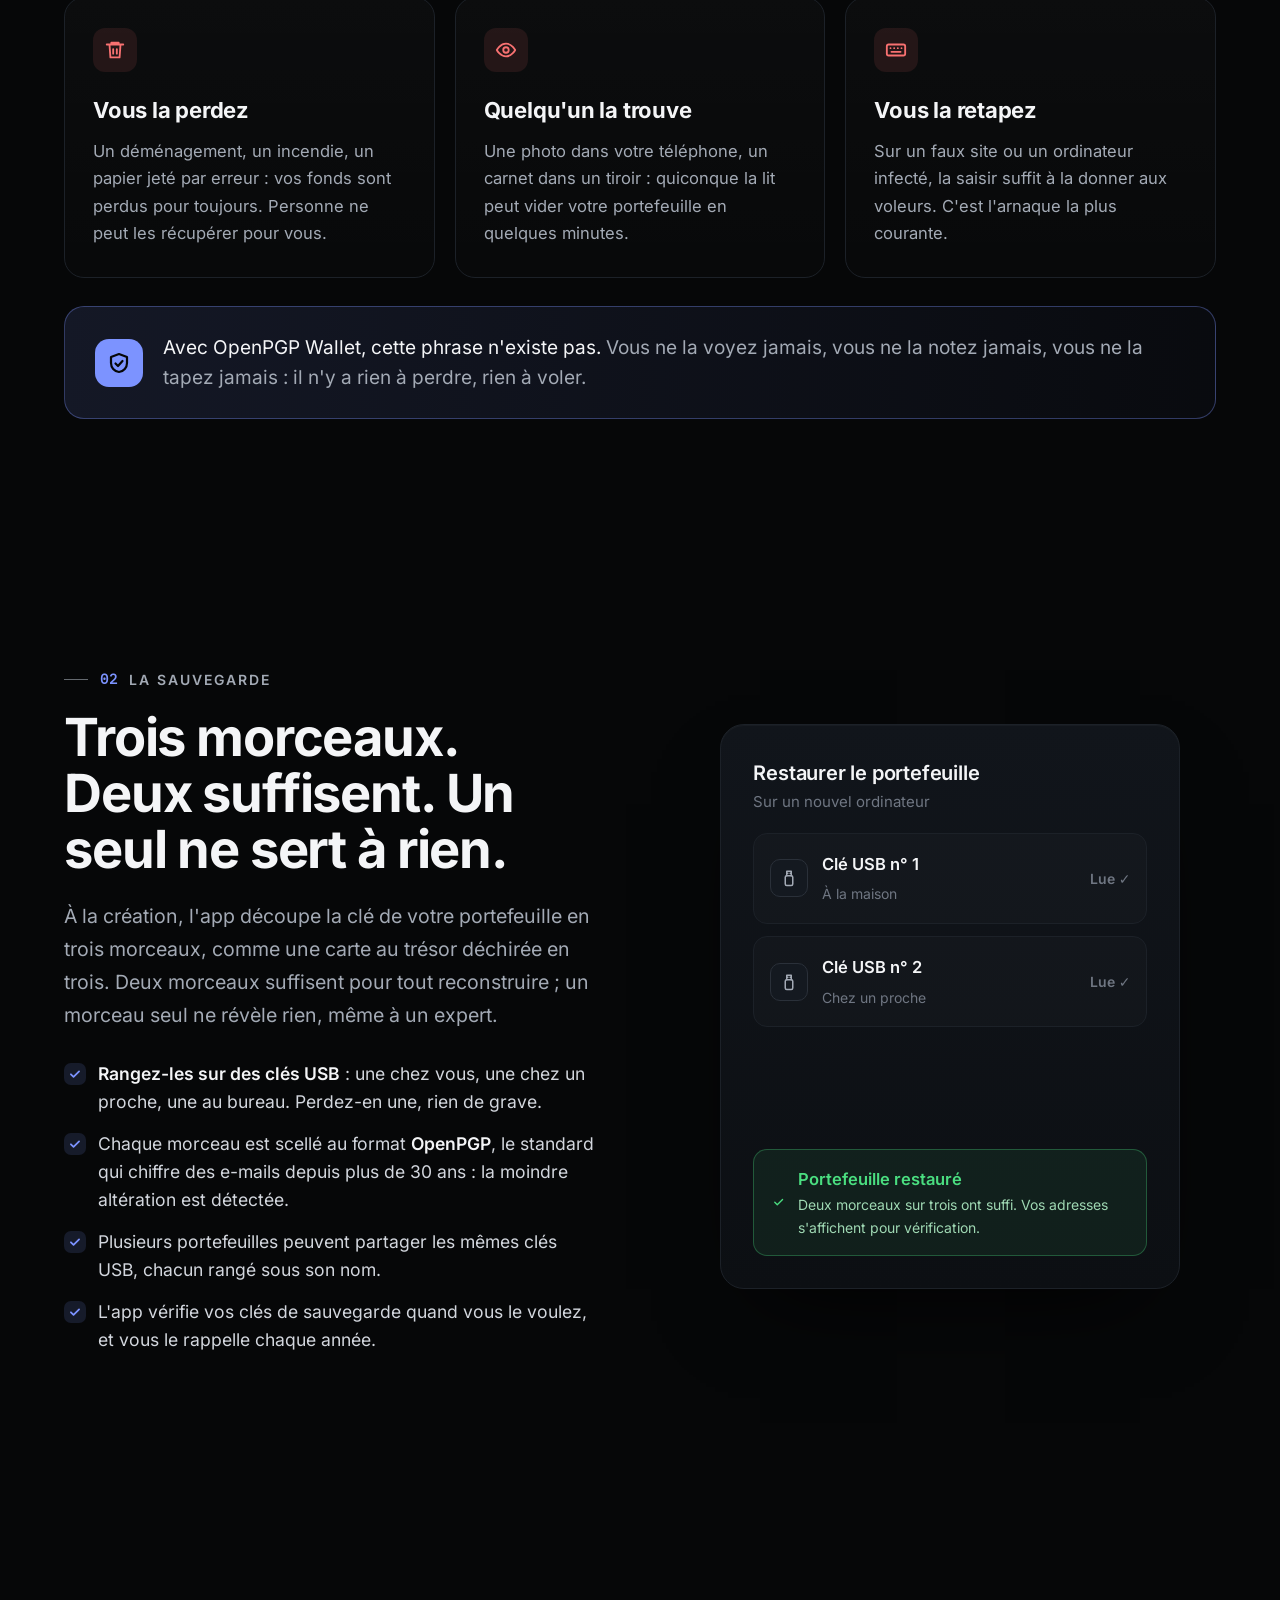
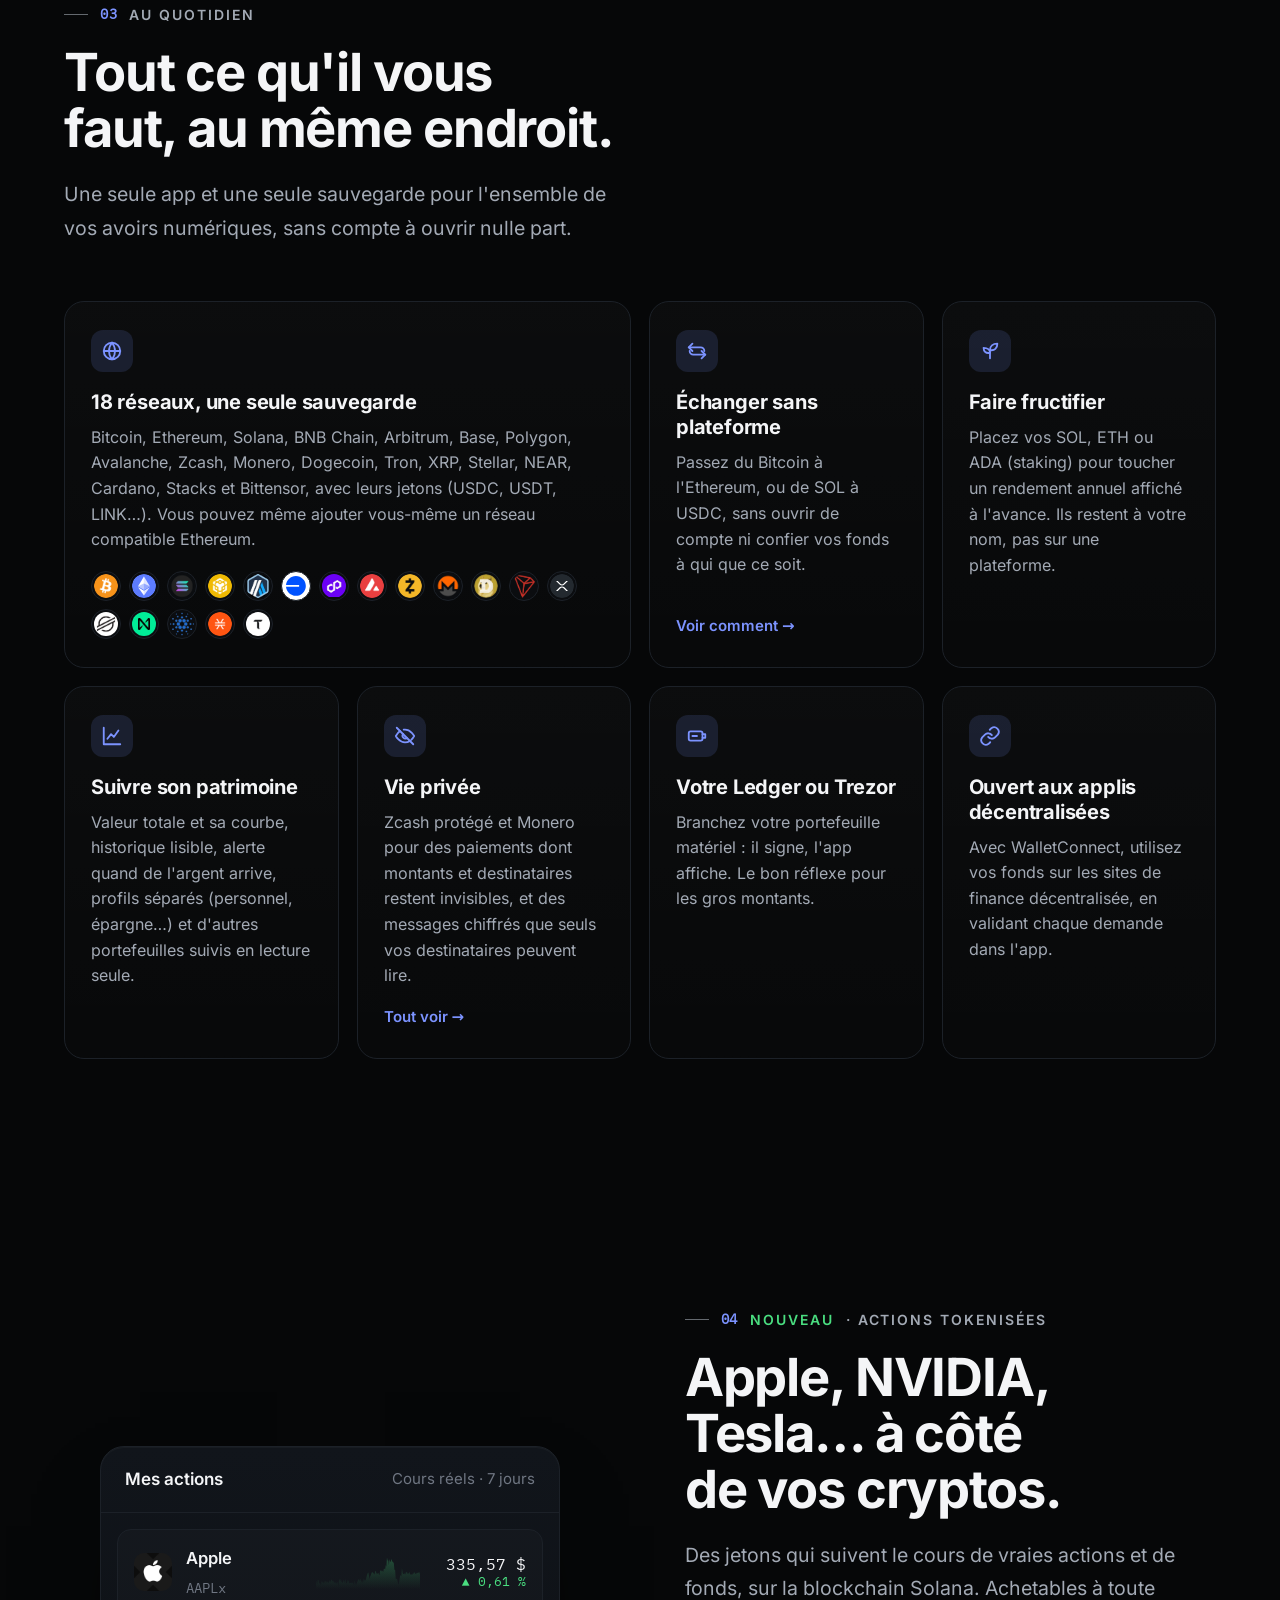
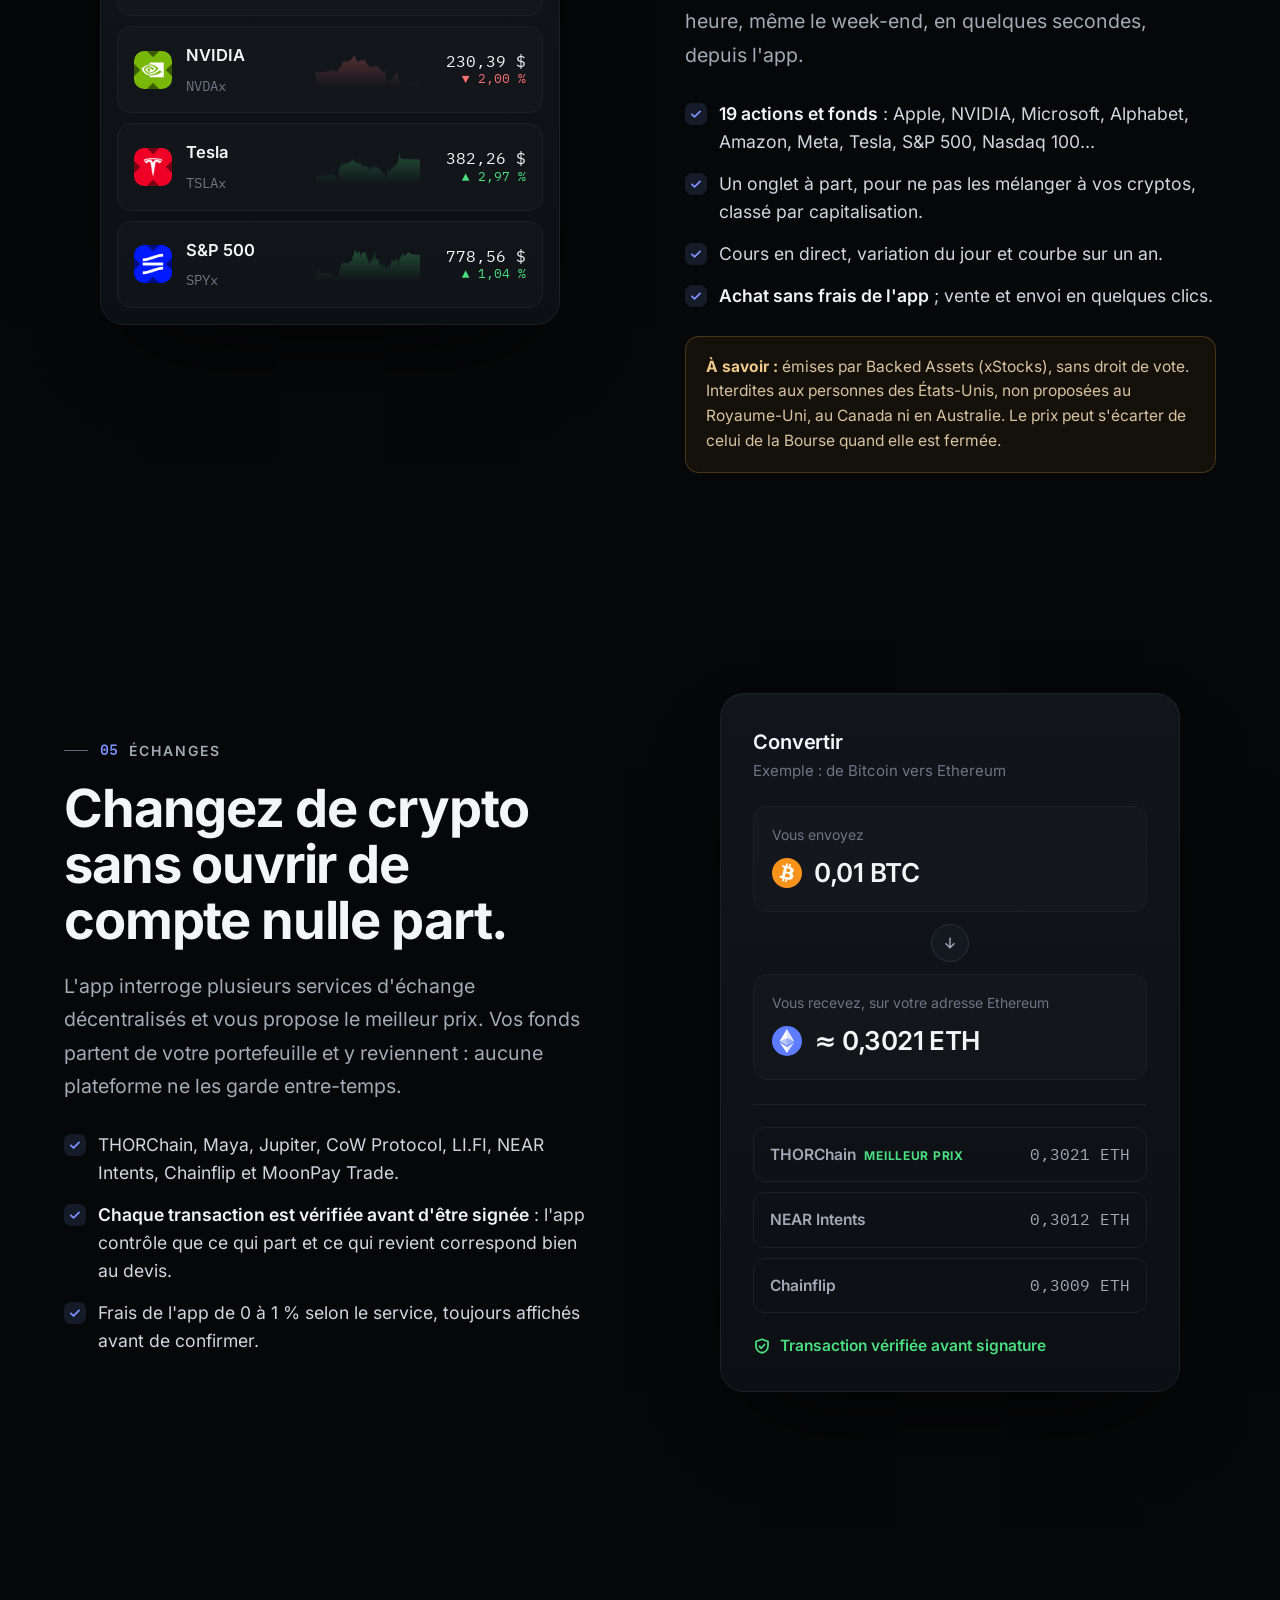
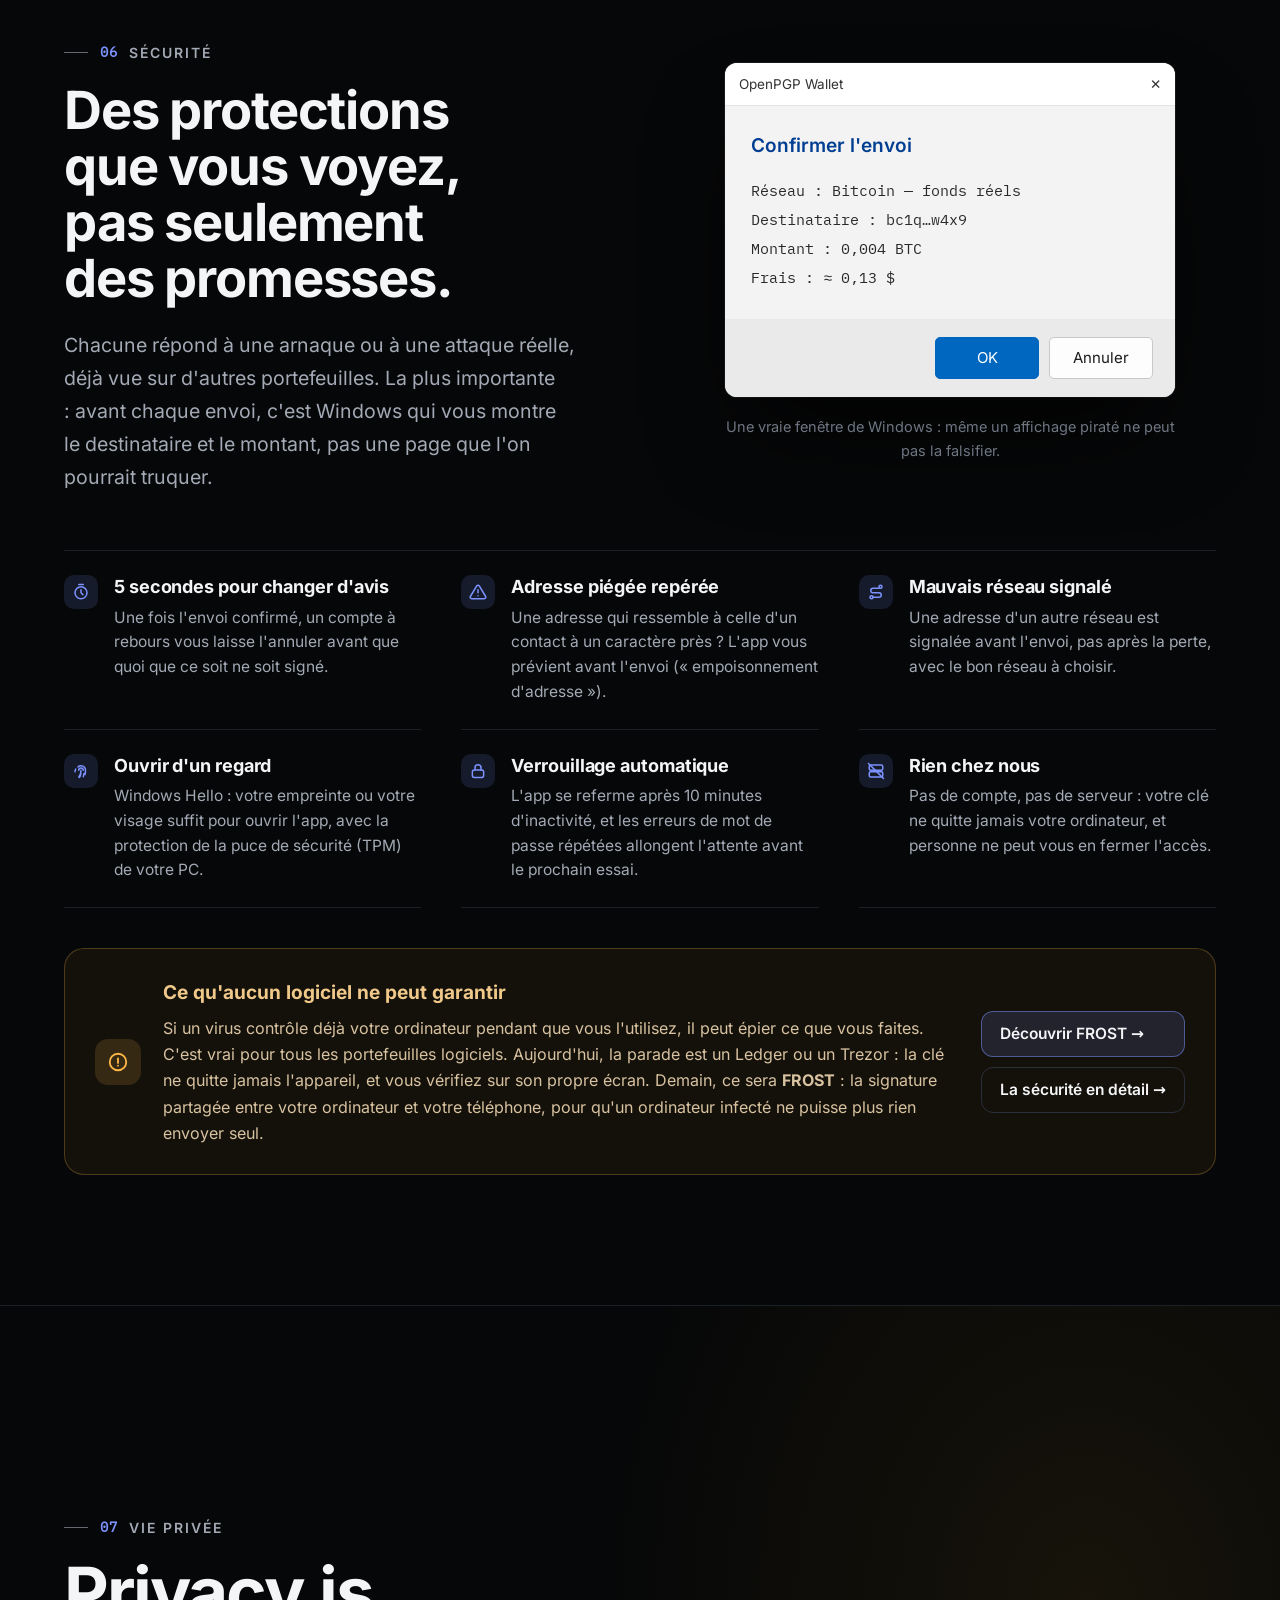
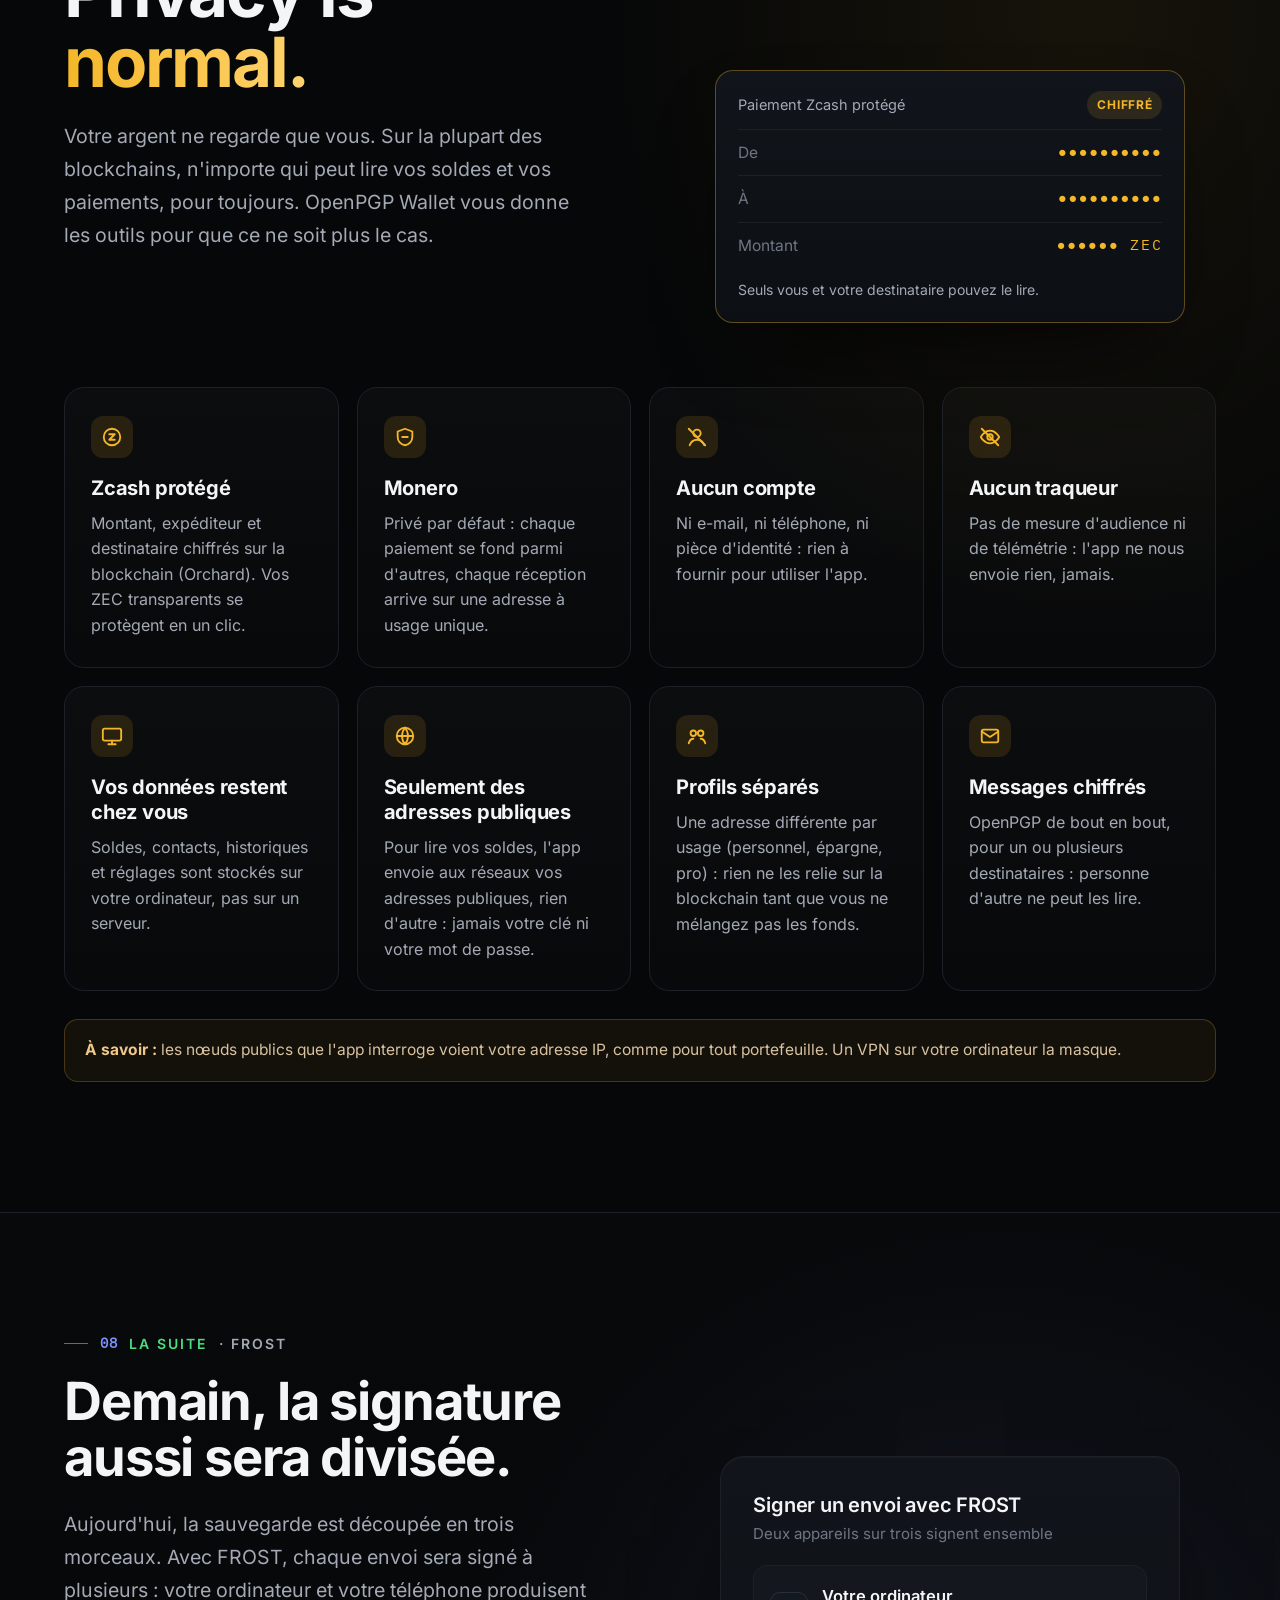
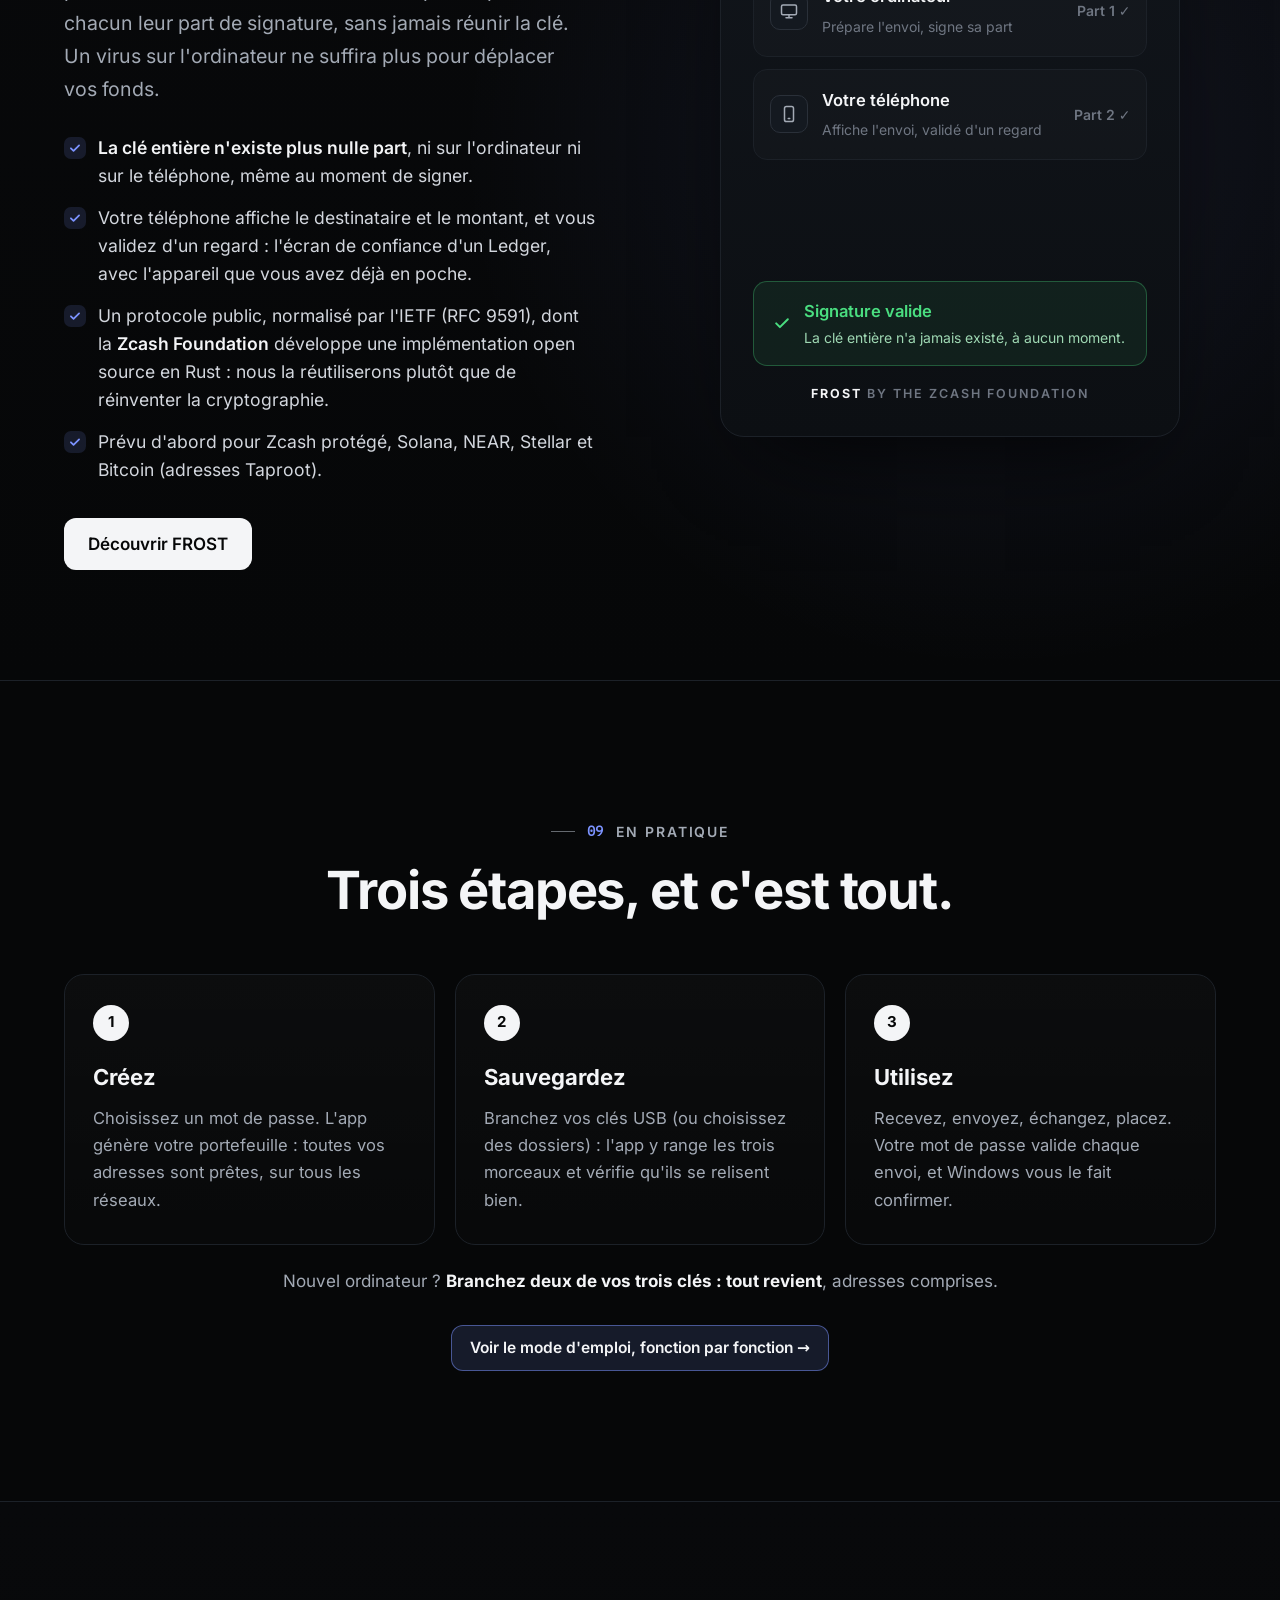
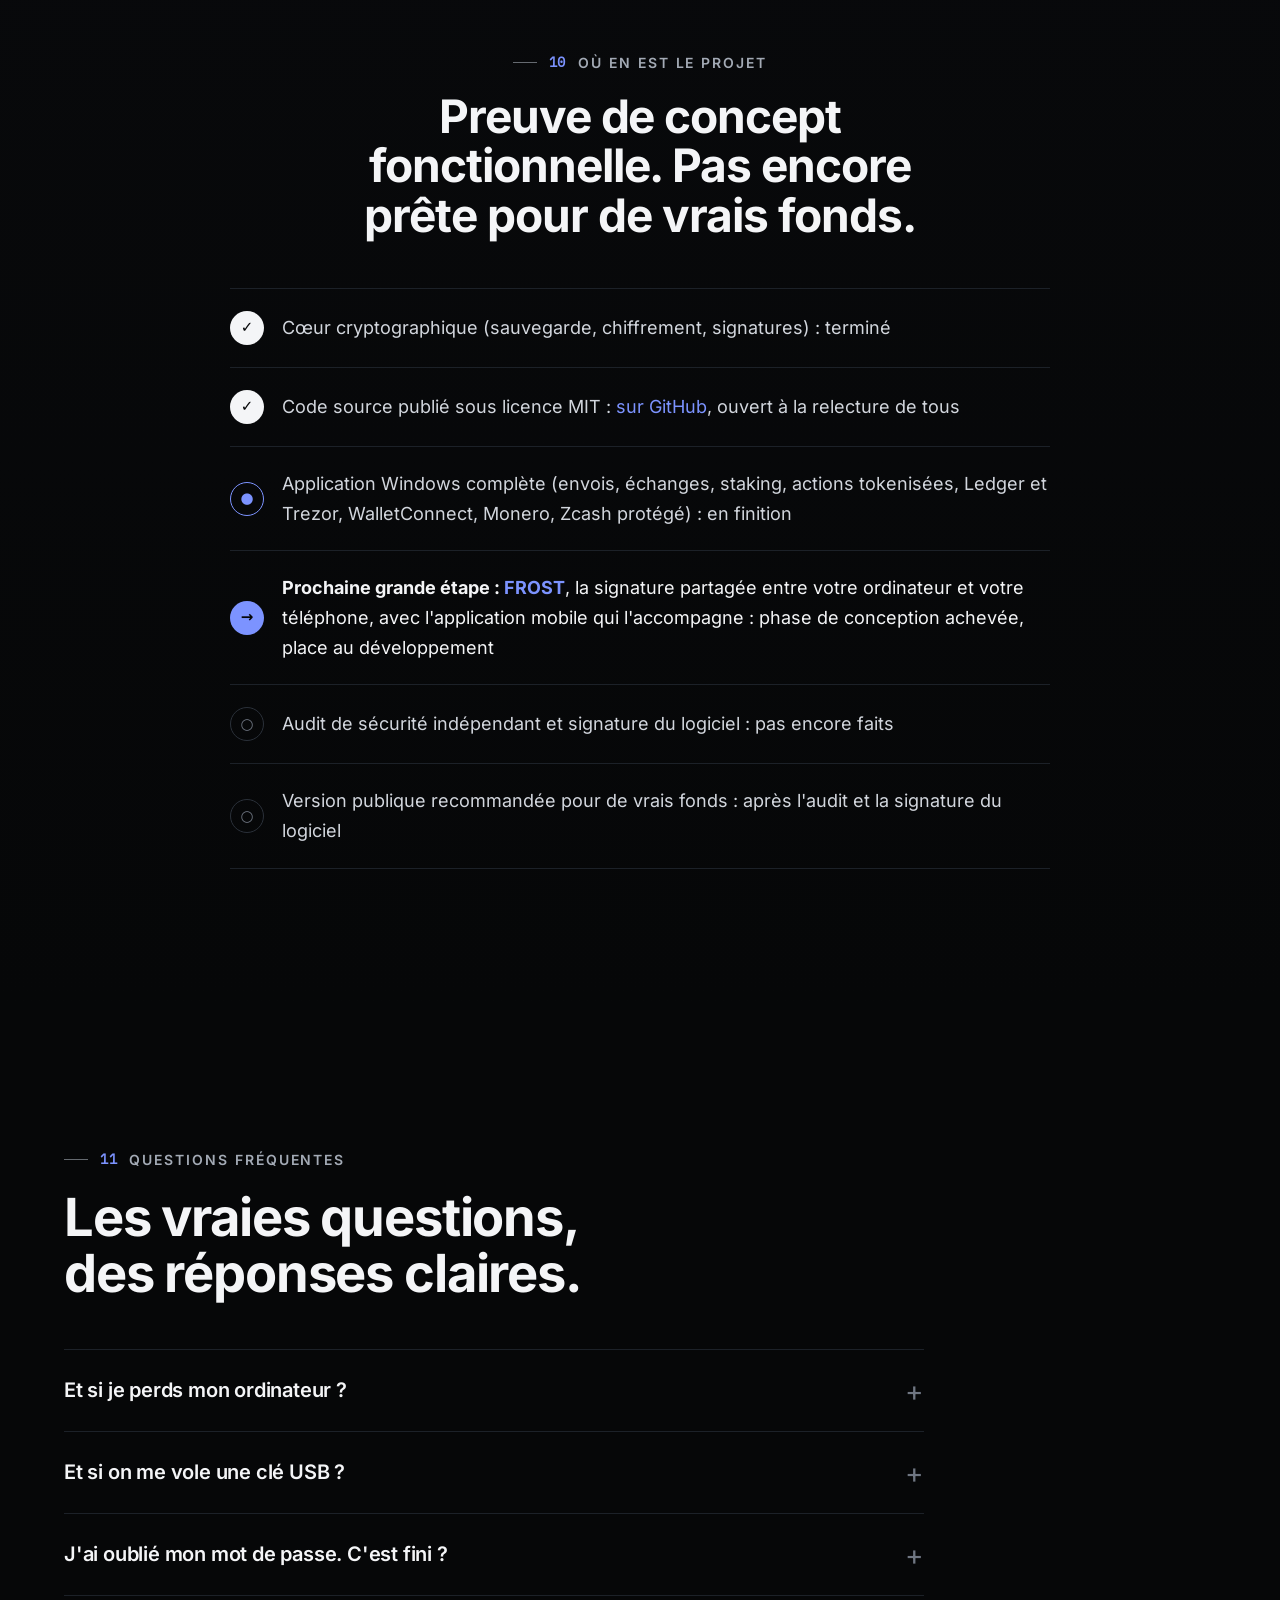
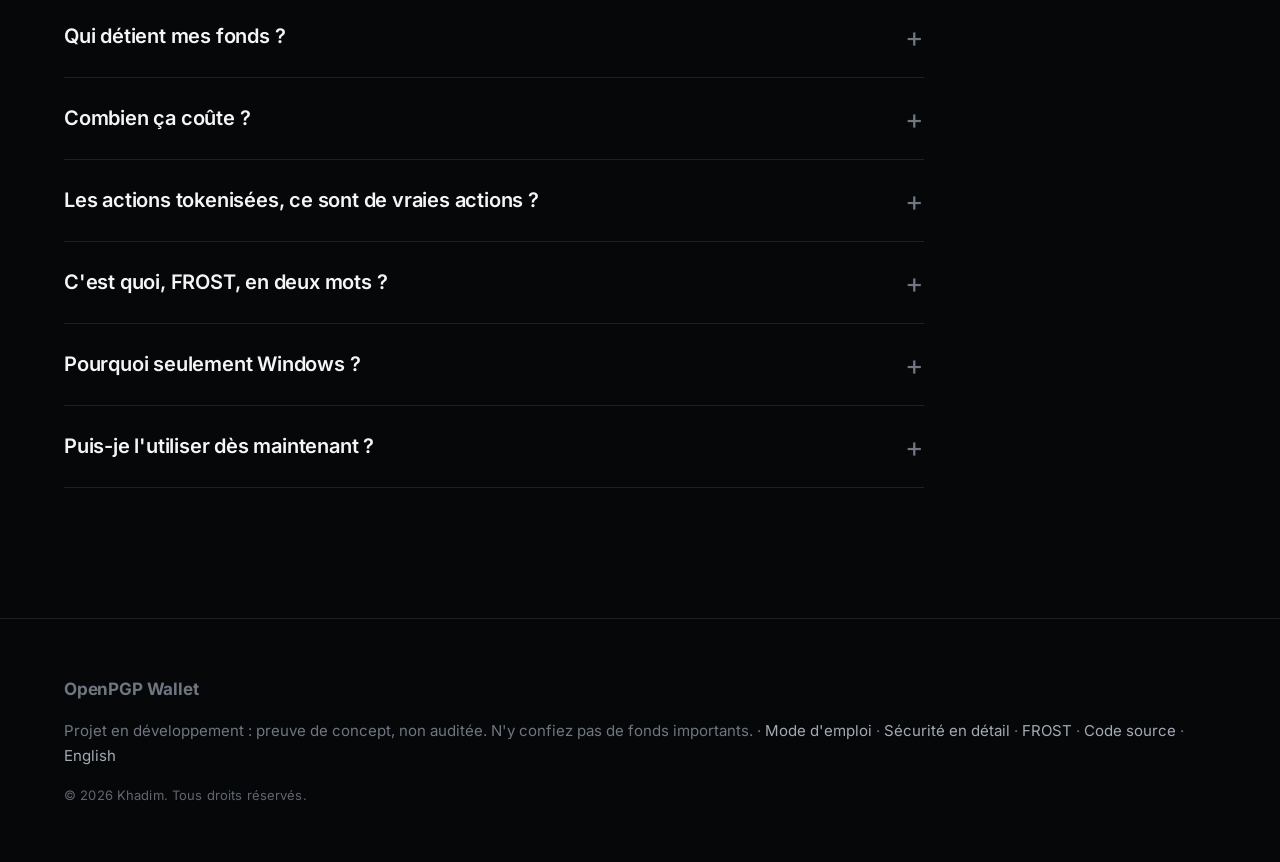
==== commit 38295538: "Fonts: self-hosted Inter for text and headings (no Space Grotesk, no Google Fonts request), IBM Plex" ====
--- a/index.html
+++ b/index.html
@@ -11,9 +11,6 @@
 <link rel="apple-touch-icon" href="assets/apple-touch-icon.png">
 <link rel="alternate" hreflang="fr" href="index.html">
 <link rel="alternate" hreflang="en" href="en.html">
-<link rel="preconnect" href="https://fonts.googleapis.com">
-<link rel="preconnect" href="https://fonts.gstatic.com" crossorigin>
-<link href="https://fonts.googleapis.com/css2?family=Space+Grotesk:wght@500;600;700&family=IBM+Plex+Sans:wght@400;500;600&family=IBM+Plex+Mono:wght@400;500&display=swap" rel="stylesheet">
 <link rel="stylesheet" href="assets/site.css">
 </head>
 <body>
--- a/assets/site.css
+++ b/assets/site.css
@@ -1,3 +1,9 @@
+/* Fonts are self-hosted (assets/fonts/, OFL licenses next to them): no request to a
+   third-party font service. Inter for text and headings, IBM Plex Mono for keys and
+   addresses. */
+@font-face { font-family: 'Inter'; src: url('fonts/Inter-latin.woff2') format('woff2'); font-weight: 100 900; font-style: normal; font-display: swap; unicode-range: U+0000-00FF, U+0131, U+0152-0153, U+02BB-02BC, U+02C6, U+02DA, U+02DC, U+0304, U+0308, U+0329, U+2000-206F, U+20AC, U+2122, U+2191, U+2193, U+2212, U+2215, U+FEFF, U+FFFD; }
+@font-face { font-family: 'Inter'; src: url('fonts/Inter-latin-ext.woff2') format('woff2'); font-weight: 100 900; font-style: normal; font-display: swap; unicode-range: U+0100-02BA, U+02BD-02C5, U+02C7-02CC, U+02CE-02D7, U+02DD-02FF, U+0304, U+0308, U+0329, U+1D00-1DBF, U+1E00-1E9F, U+1EF2-1EFF, U+2020, U+20A0-20AB, U+20AD-20C0, U+2113, U+2C60-2C7F, U+A720-A7FF; }
+@font-face { font-family: 'IBM Plex Mono'; src: url('fonts/IBMPlexMono-Regular.woff2') format('woff2'); font-weight: 400; font-style: normal; font-display: swap; }
 /* Feuille commune du site (français et anglais, pages principales et
    « sécurité en détail »). Les pages FROST gardent leur propre style. */
 :root {
@@ -16,8 +22,8 @@
   --warn: #ffb648;
   --maxw: 1200px;
   --gutter: clamp(20px, 5vw, 64px);
-  --font-display: 'Space Grotesk', 'IBM Plex Sans', system-ui, sans-serif;
-  --font-body: 'IBM Plex Sans', system-ui, sans-serif;
+  --font-display: 'Inter', system-ui, -apple-system, 'Segoe UI', sans-serif;
+  --font-body: 'Inter', system-ui, -apple-system, 'Segoe UI', sans-serif;
   --font-mono: 'IBM Plex Mono', ui-monospace, monospace;
   /* Variables de thème (sombre ici, claires dans :root[data-theme="light"]). */
   --on-accent: #060708;
@@ -137,7 +143,7 @@
 .eyebrow::before { content: ""; width: 24px; height: 1px; background: currentColor; opacity: 0.6; }
 .eyebrow .num { font-family: var(--font-mono); color: var(--accent); letter-spacing: 0.04em; }
 .eyebrow .new { color: var(--ok); }
-h1 { font-size: clamp(44px, 4.9vw, 72px); line-height: 1.04; letter-spacing: -0.036em; margin-top: 22px; text-wrap: balance; }
+h1 { font-size: clamp(44px, 4.9vw, 72px); line-height: 1.04; letter-spacing: -0.024em; margin-top: 22px; text-wrap: balance; }
 h1 .strike { position: relative; color: var(--dim); white-space: nowrap; }
 h1 .strike::after {
   content: ""; position: absolute; left: -2%; right: -2%; top: 54%; height: 0.07em; border-radius: 1em;
@@ -177,7 +183,7 @@
 .strip-inner { max-width: var(--maxw); margin: 0 auto; display: grid; grid-template-columns: repeat(4, 1fr); border: 1px solid var(--line); border-radius: 22px; background: linear-gradient(180deg, var(--glass-1), var(--glass-2)); }
 .stat { padding: 32px 30px; }
 .stat + .stat { border-left: 1px solid var(--line); }
-.stat-k { font-family: var(--font-display); font-weight: 700; font-size: clamp(36px, 3.4vw, 48px); letter-spacing: -0.03em; line-height: 1; }
+.stat-k { font-family: var(--font-display); font-weight: 700; font-size: clamp(36px, 3.4vw, 48px); letter-spacing: -0.022em; line-height: 1; }
 .stat-l { margin-top: 12px; font-size: 16.5px; line-height: 1.5; color: var(--muted); }
 
 /* ===== Sections ===== */
@@ -189,7 +195,7 @@
 .feature { min-height: 92vh; display: flex; align-items: center; padding: 110px var(--gutter); }
 .feature-inner { width: 100%; max-width: var(--maxw); margin: 0 auto; display: grid; grid-template-columns: 1fr 1fr; gap: clamp(40px, 7vw, 110px); align-items: center; }
 .feature.reverse .feature-copy { order: 2; }
-h2 { font-size: clamp(36px, 4.1vw, 56px); line-height: 1.07; letter-spacing: -0.032em; margin-top: 18px; max-width: 640px; text-wrap: balance; }
+h2 { font-size: clamp(36px, 4.1vw, 56px); line-height: 1.07; letter-spacing: -0.022em; margin-top: 18px; max-width: 640px; text-wrap: balance; }
 .lead { font-size: 19.5px; line-height: 1.7; color: var(--muted); margin-top: 22px; max-width: 560px; text-wrap: pretty; }
 .feature-visual { display: flex; justify-content: center; }
 
@@ -385,7 +391,7 @@
 
 /* ===== 07 — Privacy is normal ===== */
 .privacy { position: relative; border-top: 1px solid var(--line); background: radial-gradient(ellipse 55% 60% at 85% 20%, rgba(244, 183, 40, 0.07), transparent 70%), var(--bg); }
-.privacy-title { font-size: clamp(44px, 5.4vw, 76px); letter-spacing: -0.04em; line-height: 1.02; }
+.privacy-title { font-size: clamp(44px, 5.4vw, 76px); letter-spacing: -0.028em; line-height: 1.02; }
 /* « normal. » en doré, clin d'œil au slogan de la communauté Zcash. */
 .privacy-word { background: linear-gradient(90deg, #f4b728, #ffd36e); -webkit-background-clip: text; background-clip: text; color: transparent; }
 .ledgers { width: 100%; max-width: 470px; display: flex; flex-direction: column; gap: 14px; }
@@ -434,7 +440,7 @@
 .phone-app { text-align: center; font-size: 13px; font-weight: 600; letter-spacing: 0.1em; text-transform: uppercase; color: var(--dim); }
 .phone-title { margin-top: 12px; text-align: center; font-family: var(--font-display); font-weight: 700; font-size: 25px; letter-spacing: -0.01em; }
 .phone-sub { text-align: center; font-size: 15px; color: var(--dim); }
-.phone-amount { margin-top: 30px; text-align: center; font-family: var(--font-display); font-weight: 700; font-size: 42px; letter-spacing: -0.03em; line-height: 1.1; }
+.phone-amount { margin-top: 30px; text-align: center; font-family: var(--font-display); font-weight: 700; font-size: 42px; letter-spacing: -0.022em; line-height: 1.1; }
 .phone-amount span { display: block; margin-top: 6px; font-family: var(--font-mono); font-weight: 400; font-size: 14.5px; letter-spacing: 0; color: var(--muted); }
 .phone-lines { margin-top: 28px; display: flex; flex-direction: column; gap: 8px; }
 .phone-lines div { display: flex; justify-content: space-between; padding: 13px 15px; border-radius: 14px; background: rgba(255, 255, 255, 0.04); border: 1px solid var(--line); font-size: 15px; }
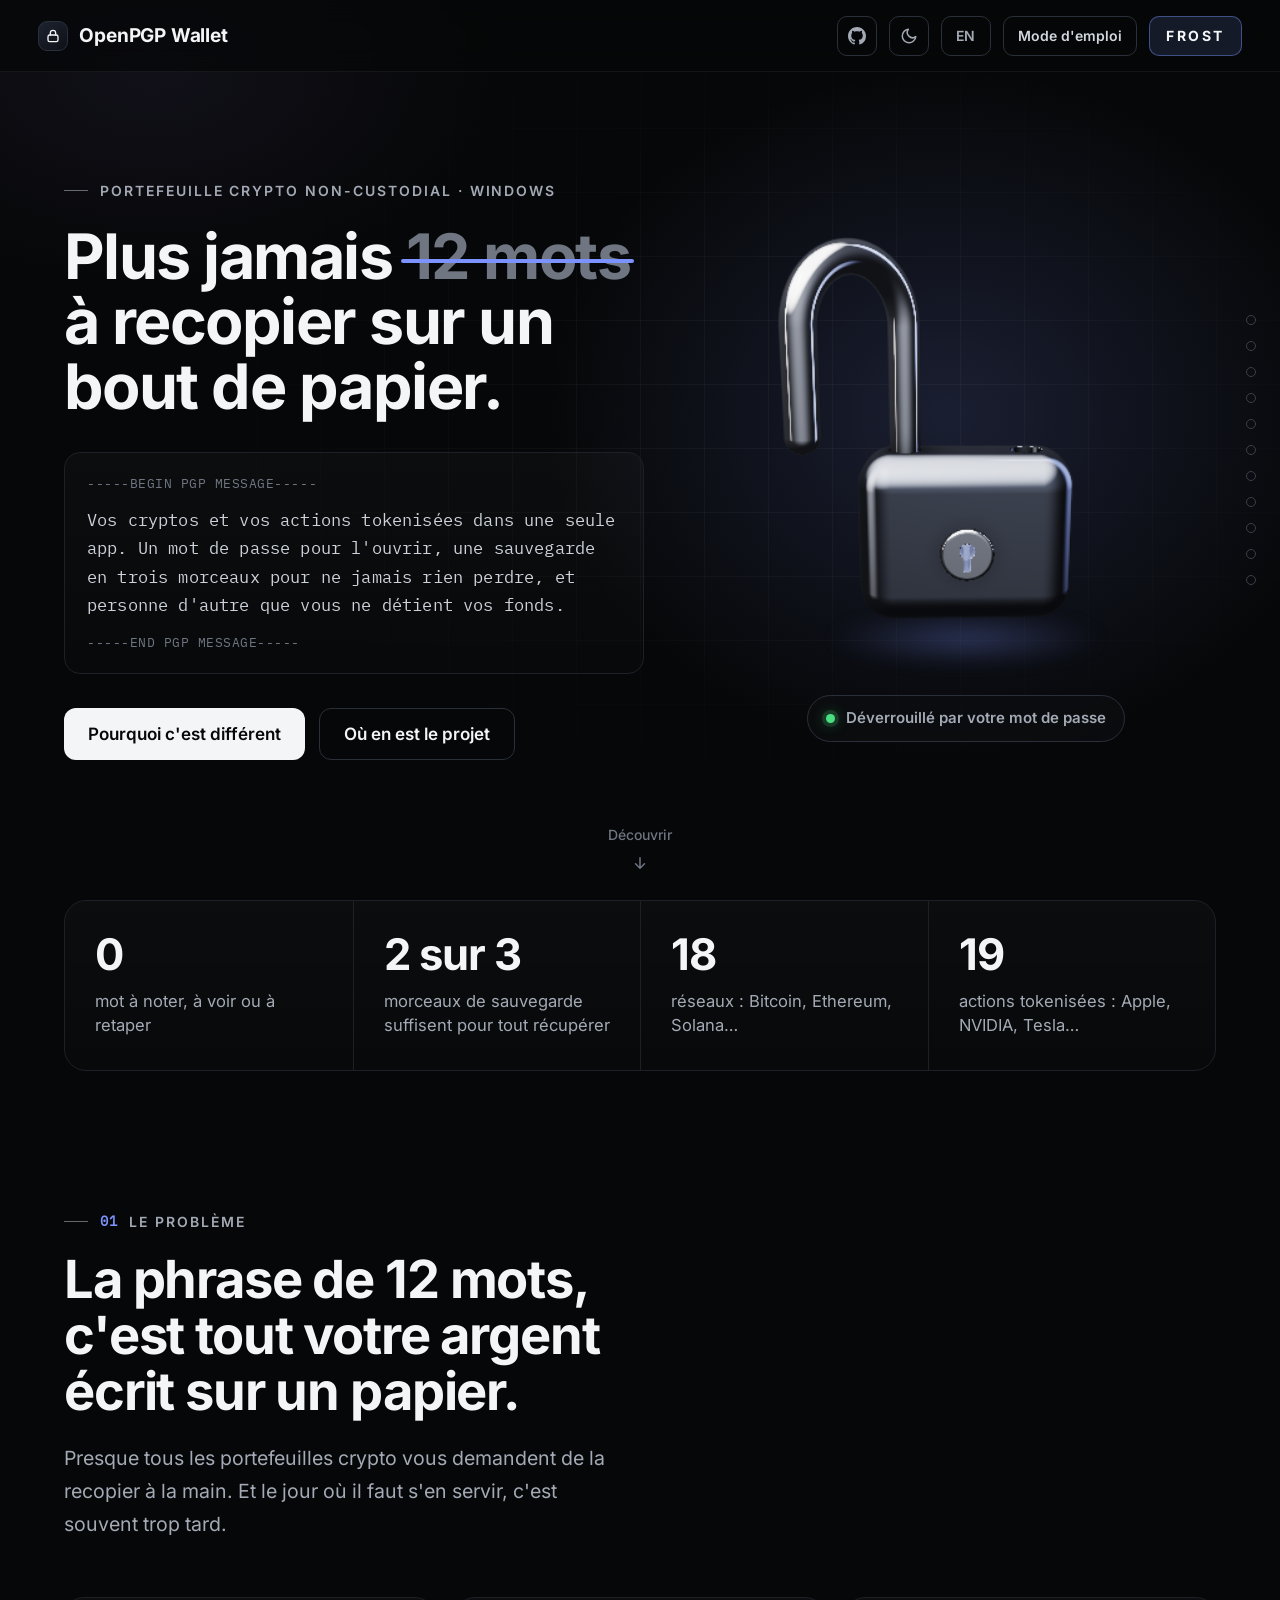
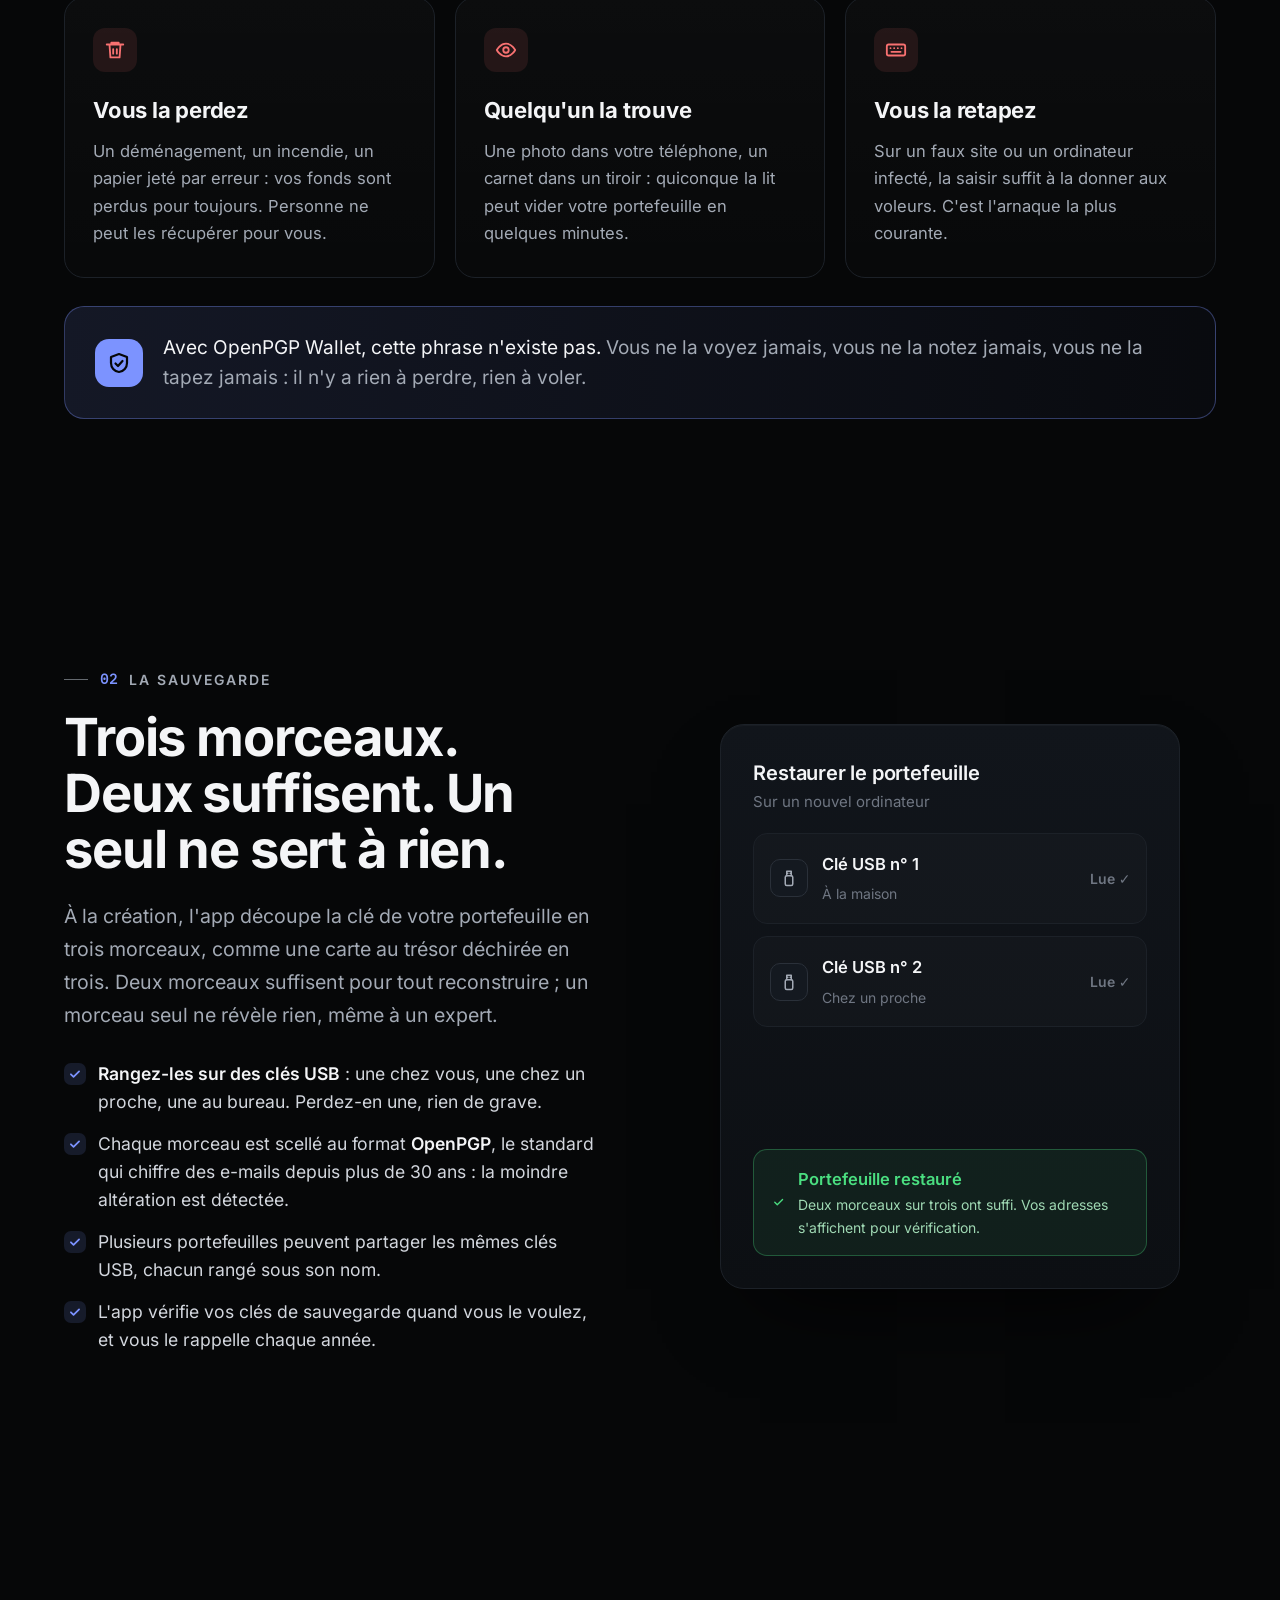
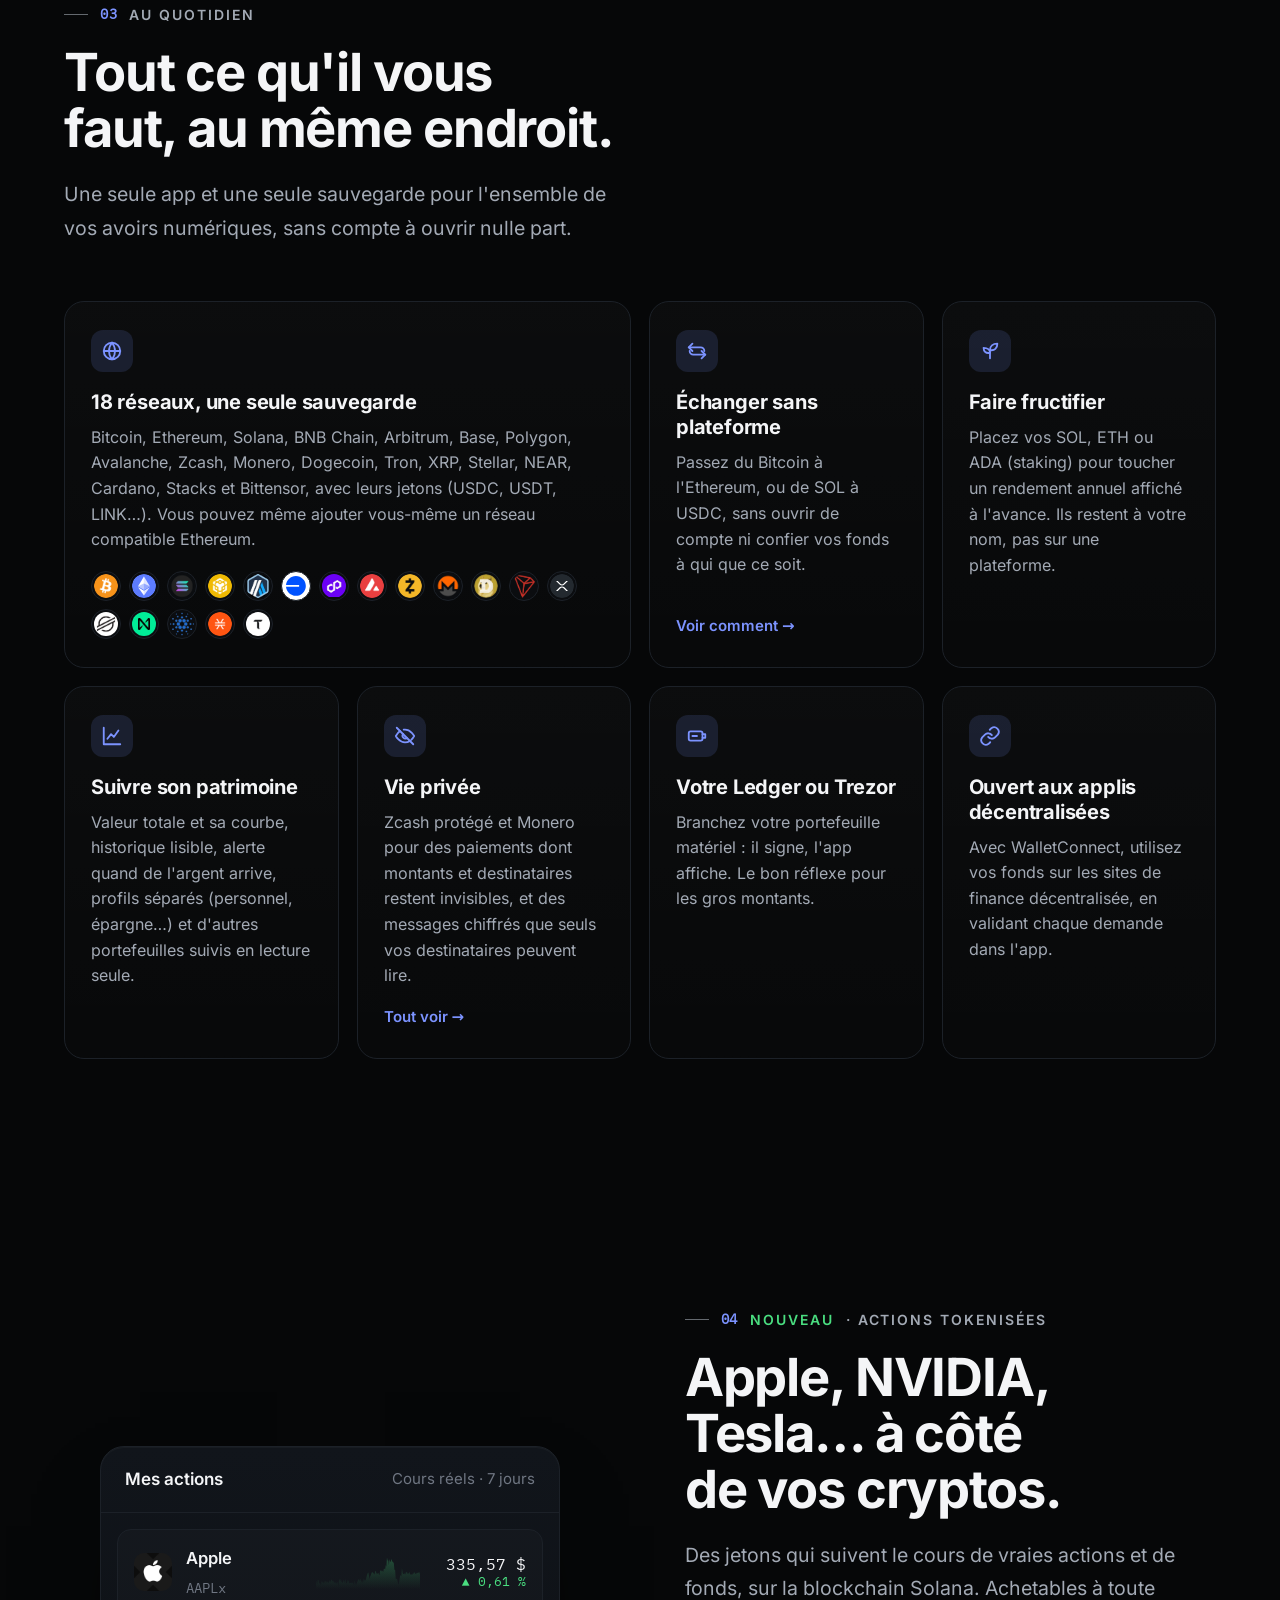
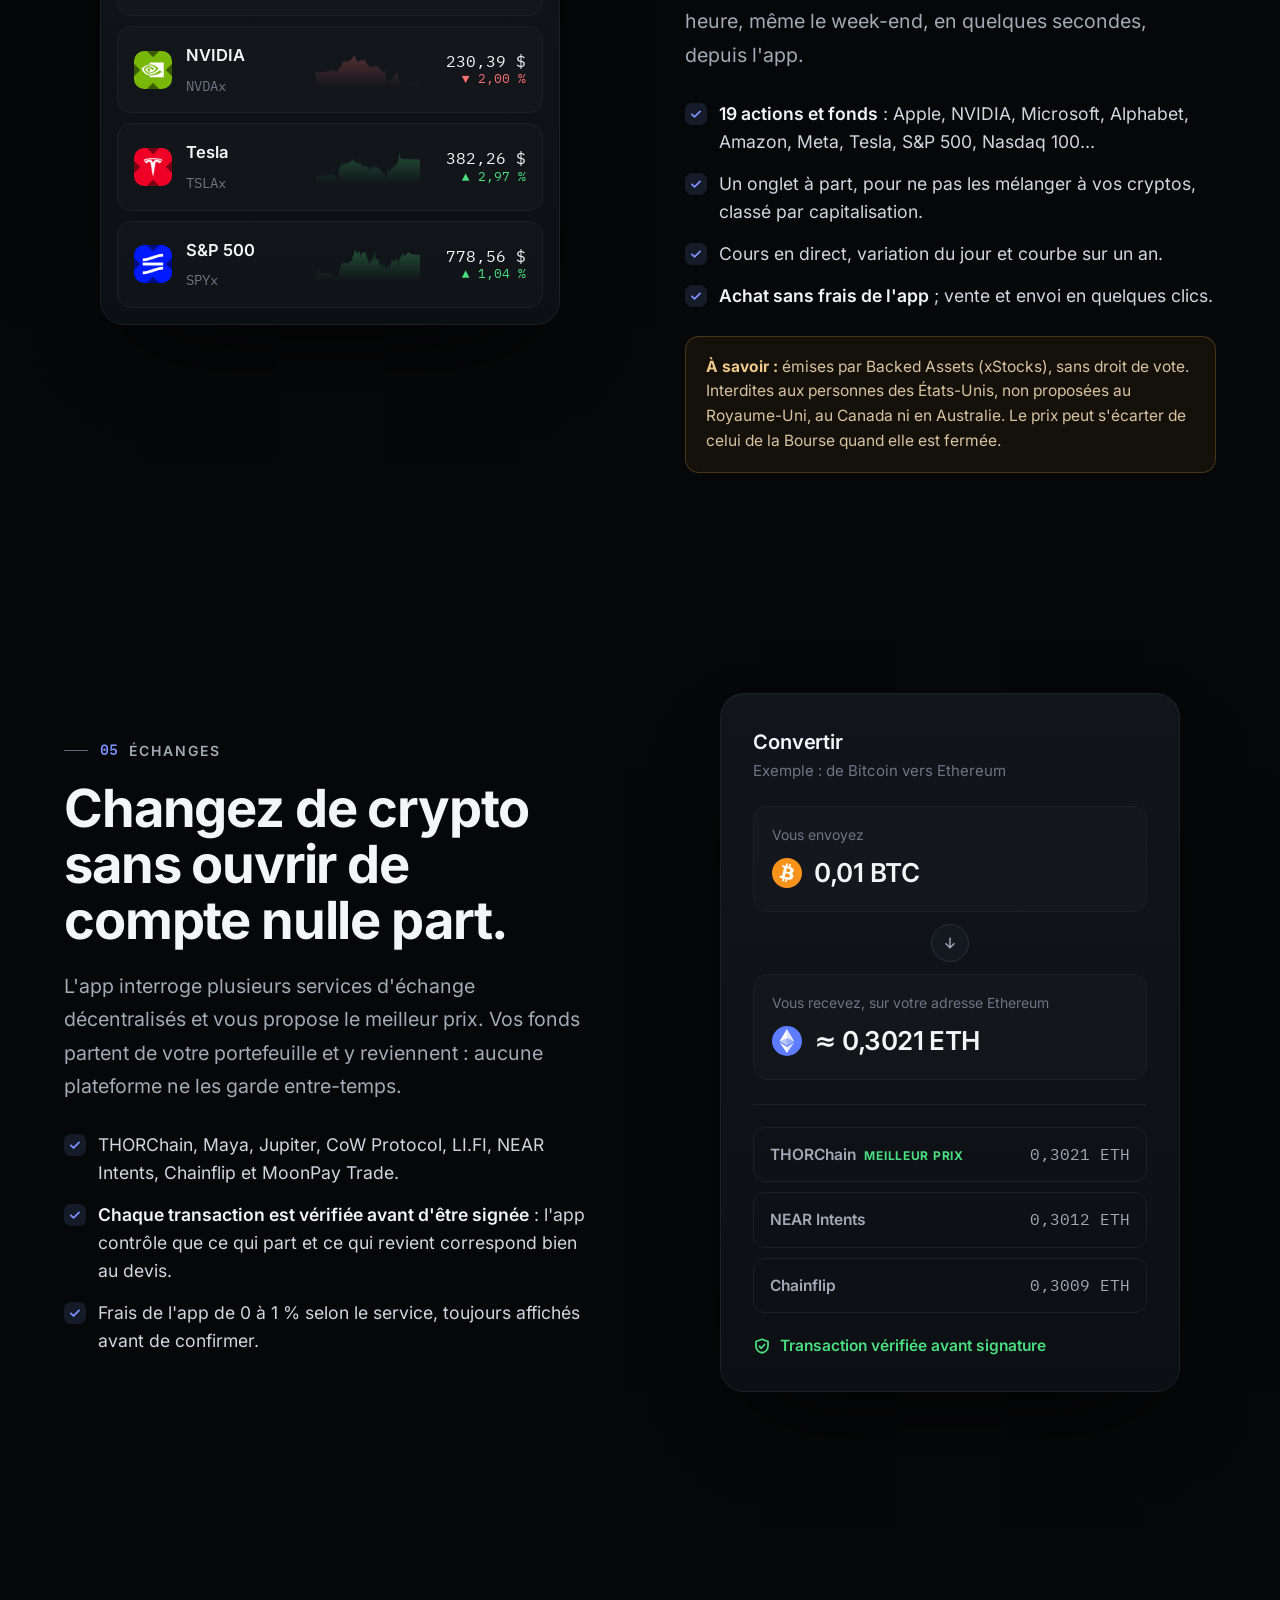
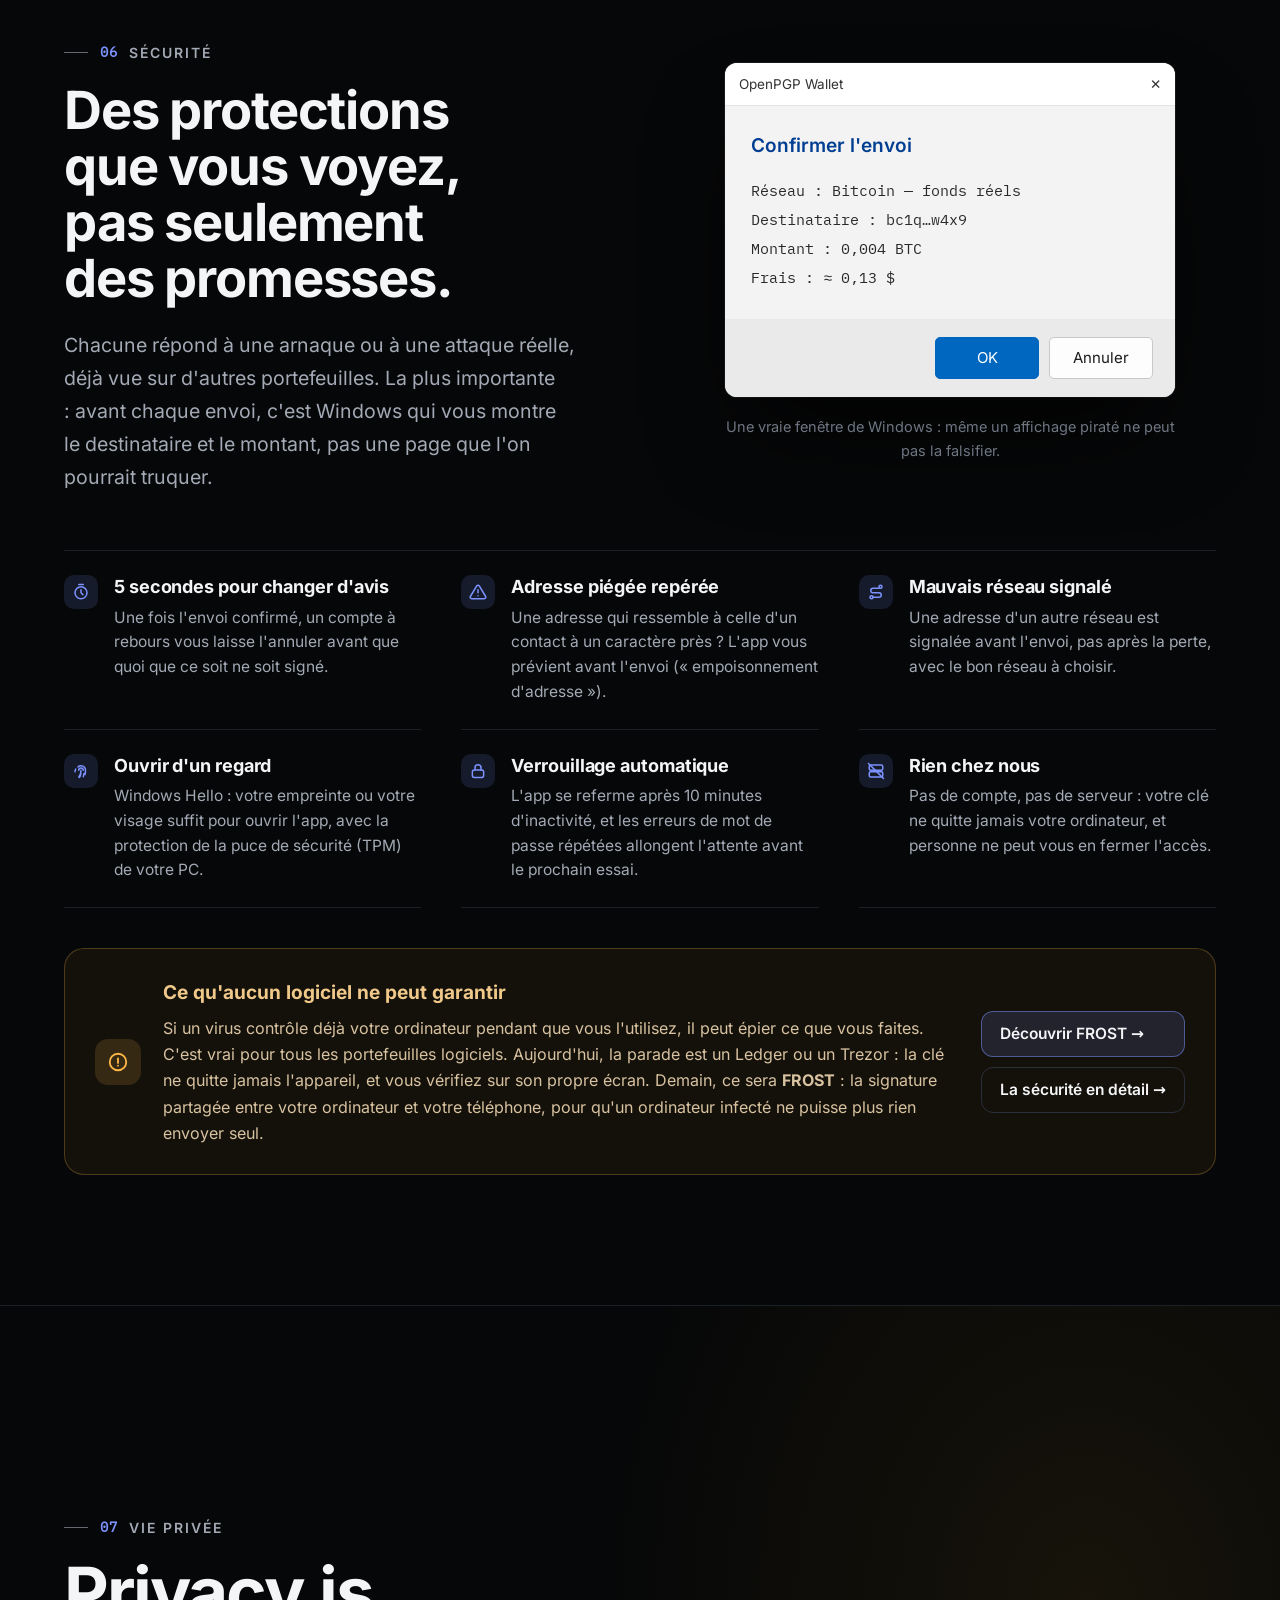
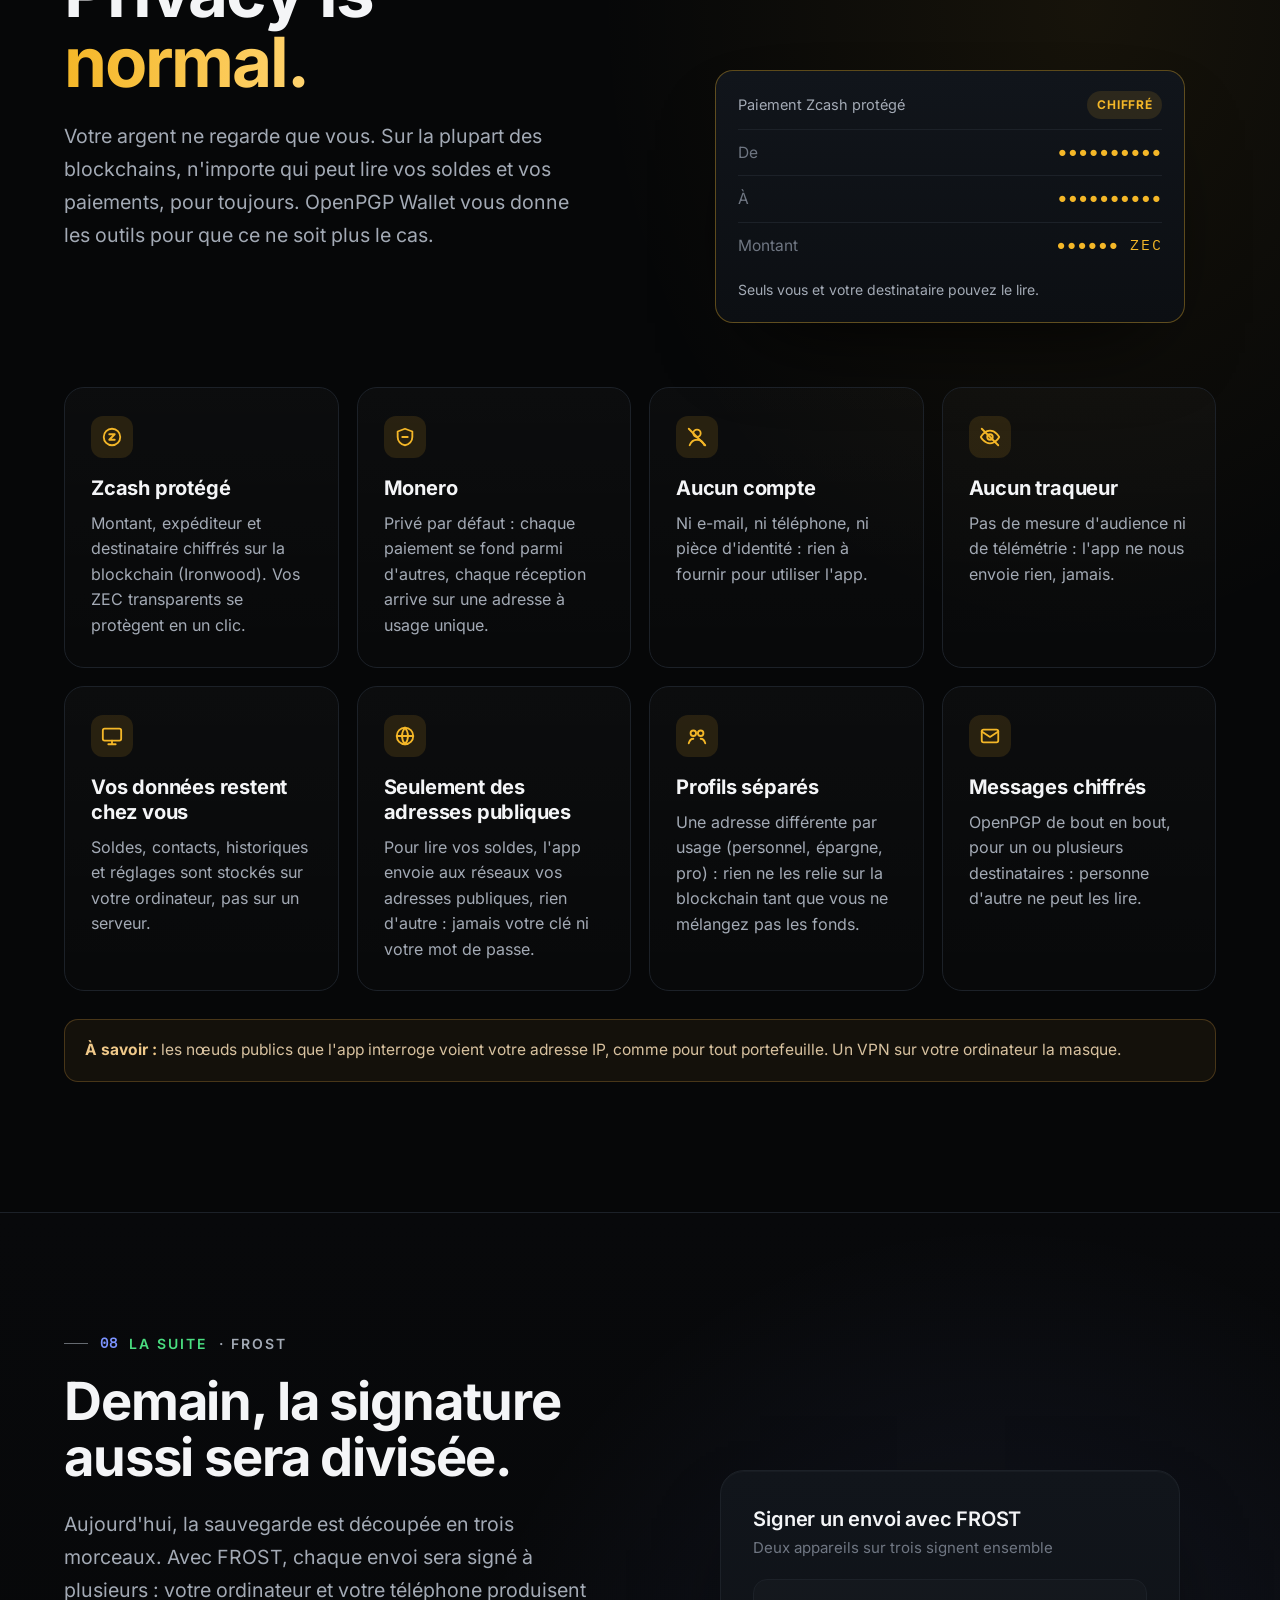
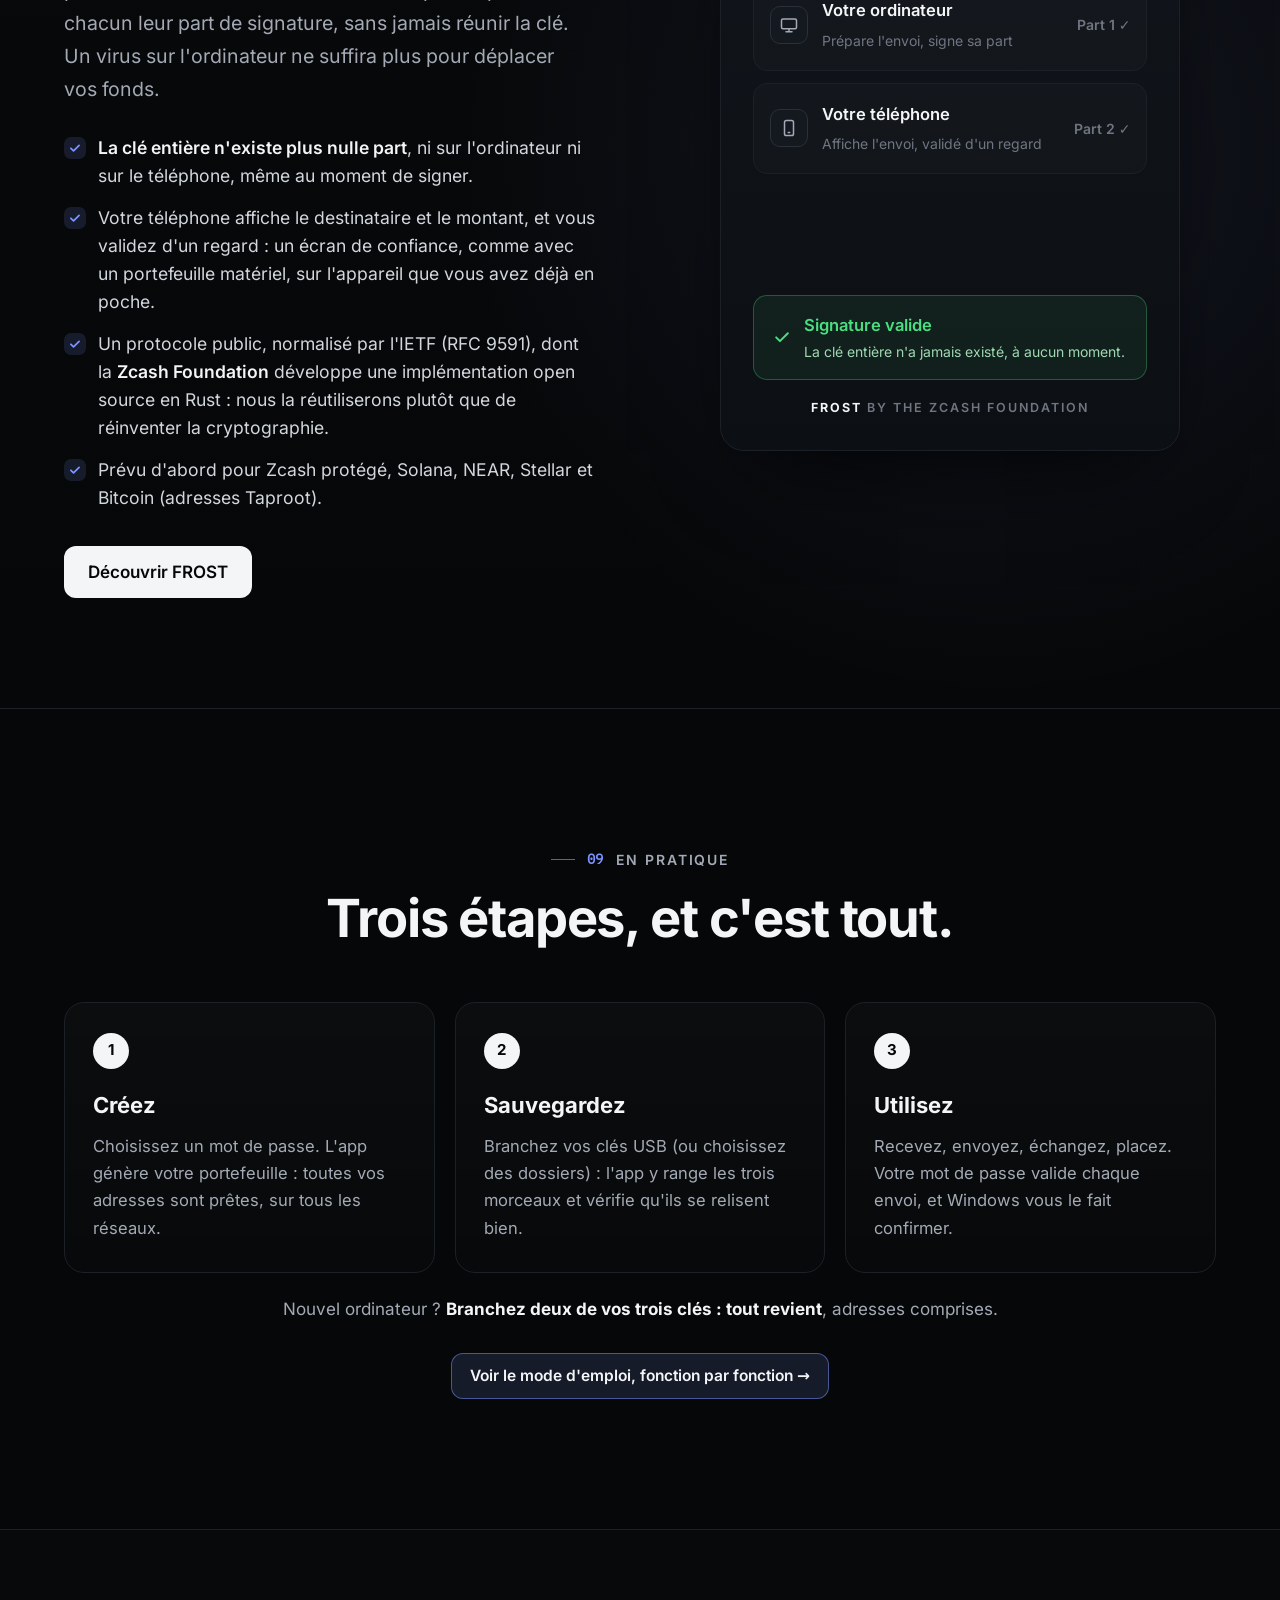
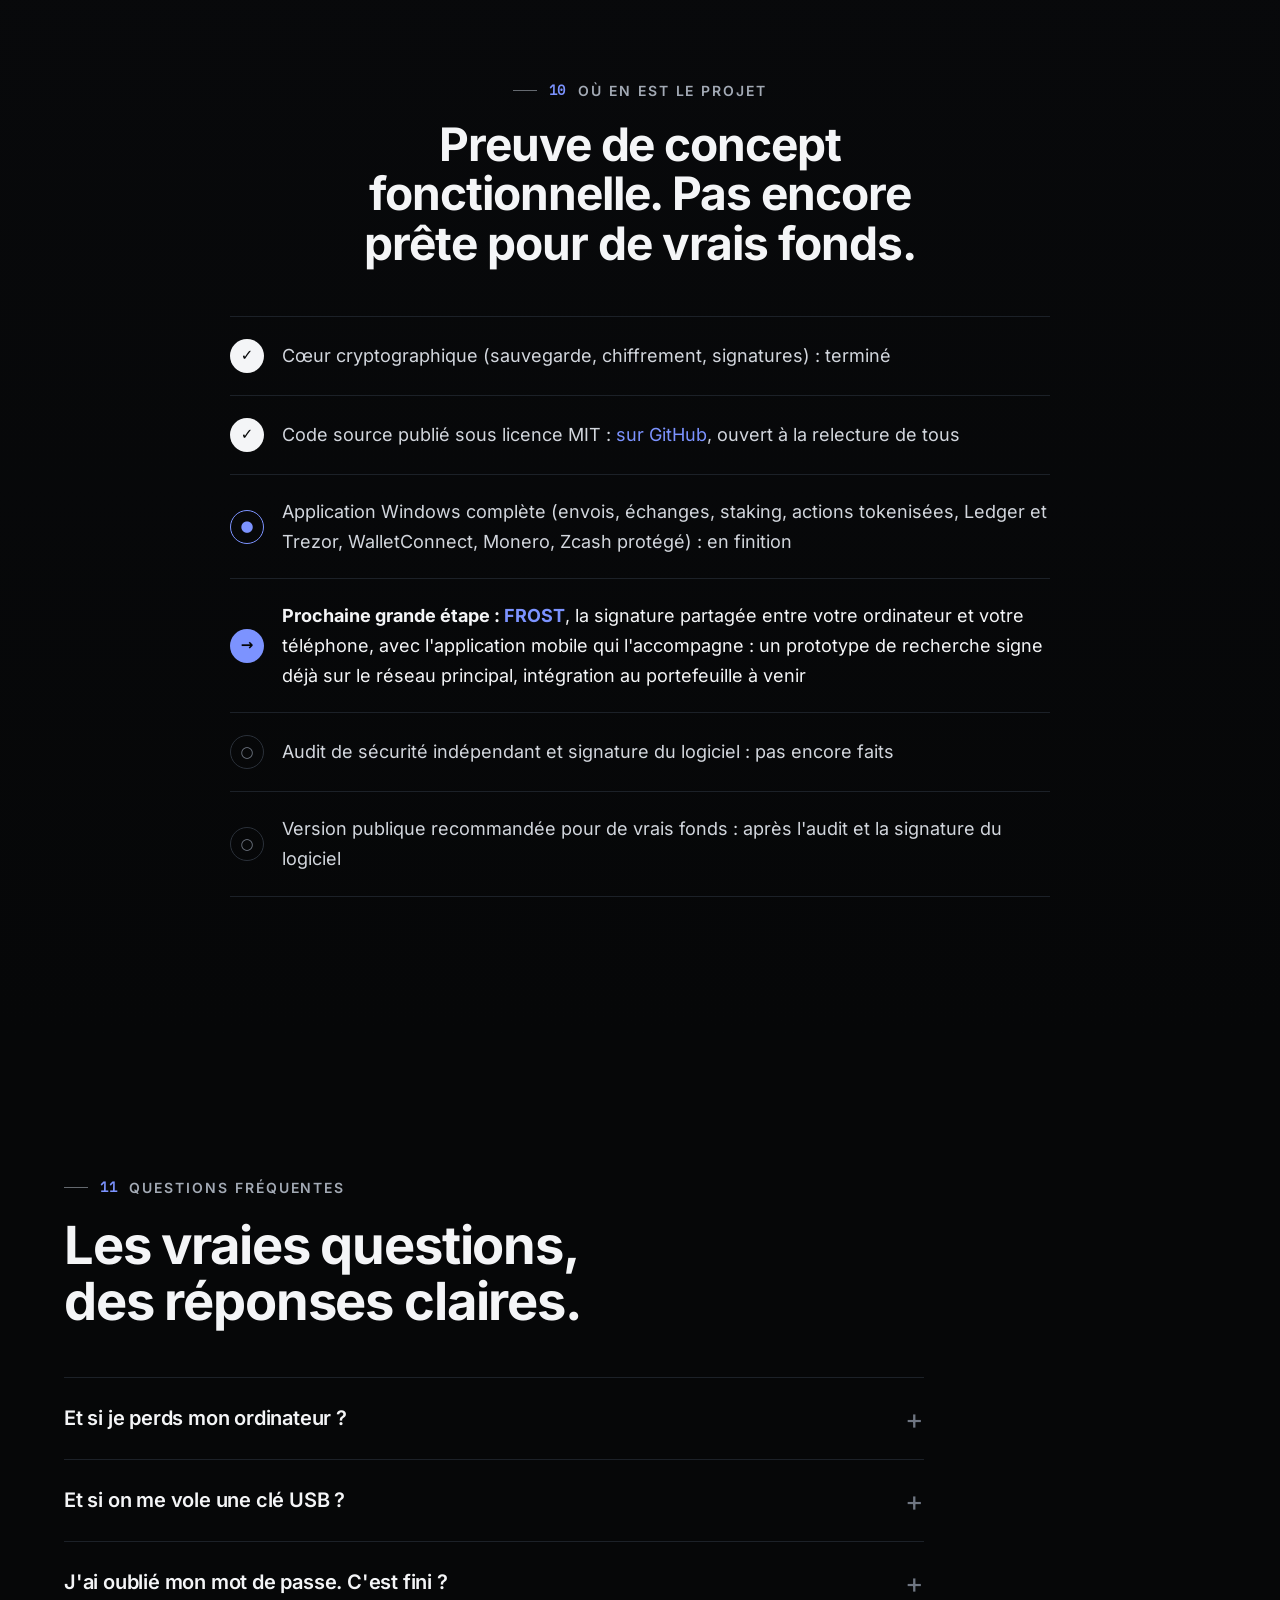
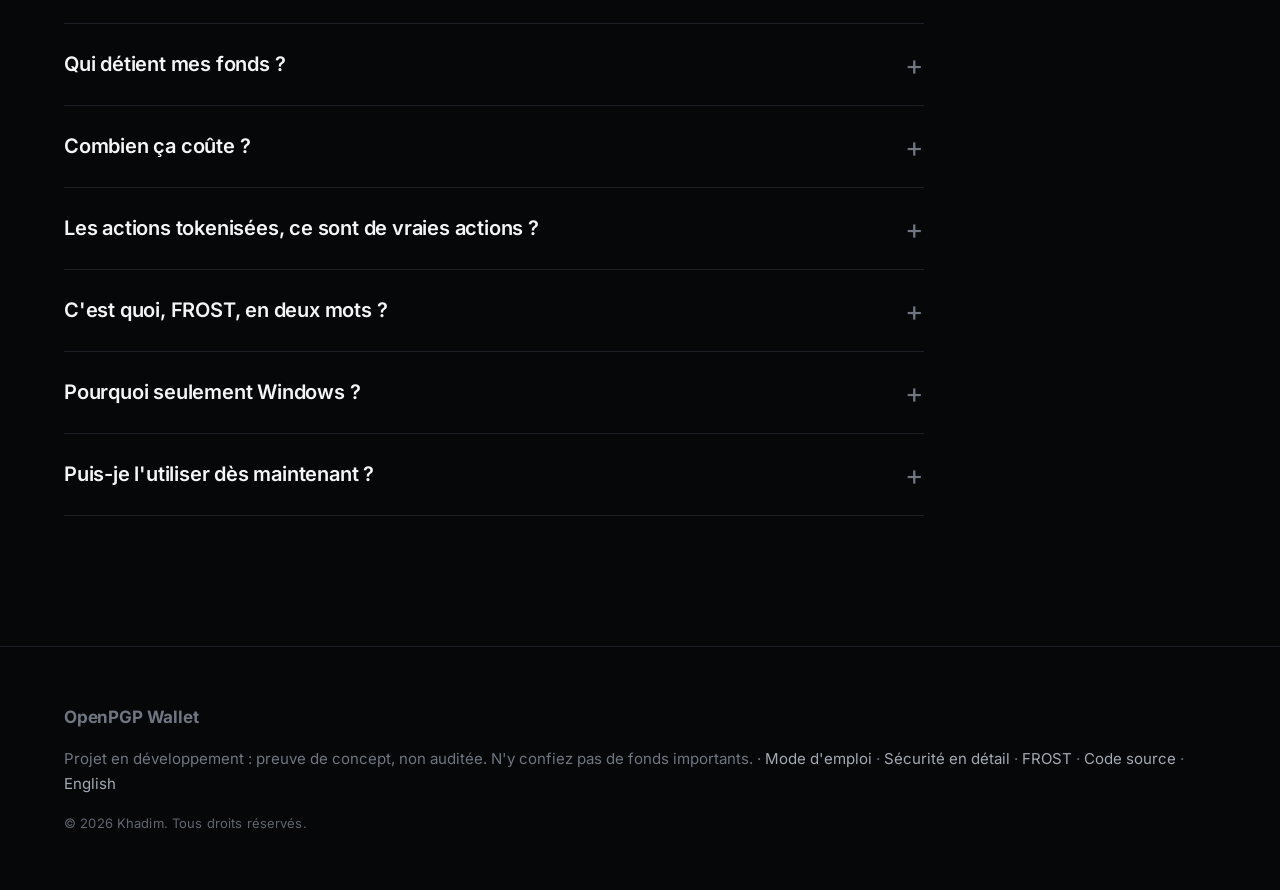
==== commit 09838217: "FROST: white paper v0.3 and up-to-date status The white paper now reports the frost-zec prototype an" ====
--- a/index.html
+++ b/index.html
@@ -438,7 +438,7 @@
         <div class="card reveal" style="--d: 0.05s">
           <span class="card-icon" aria-hidden="true"><svg width="22" height="22" viewBox="0 0 24 24" fill="none" stroke="currentColor" stroke-width="2" stroke-linecap="round" stroke-linejoin="round"><circle cx="12" cy="12" r="9"/><path d="M9 9h6l-6 6h6"/></svg></span>
           <h3>Zcash protégé</h3>
-          <p>Montant, expéditeur et destinataire chiffrés sur la blockchain (Orchard). Vos ZEC transparents se protègent en un clic.</p>
+          <p>Montant, expéditeur et destinataire chiffrés sur la blockchain (Ironwood). Vos ZEC transparents se protègent en un clic.</p>
         </div>
         <div class="card reveal" style="--d: 0.11s">
           <span class="card-icon" aria-hidden="true"><svg width="22" height="22" viewBox="0 0 24 24" fill="none" stroke="currentColor" stroke-width="2" stroke-linecap="round" stroke-linejoin="round"><path d="M12 3l8 3v6c0 4.5-3.2 8.3-8 9-4.8-.7-8-4.5-8-9V6z"/><path d="M9 12h6"/></svg></span>
@@ -489,7 +489,7 @@
         <p class="lead">Aujourd'hui, la sauvegarde est découpée en trois morceaux. Avec FROST, chaque envoi sera signé à plusieurs : votre ordinateur et votre téléphone produisent chacun leur part de signature, sans jamais réunir la clé. Un virus sur l'ordinateur ne suffira plus pour déplacer vos fonds.</p>
         <ul class="ticks">
           <li><strong>La clé entière n'existe plus nulle part</strong>, ni sur l'ordinateur ni sur le téléphone, même au moment de signer.</li>
-          <li>Votre téléphone affiche le destinataire et le montant, et vous validez d'un regard : l'écran de confiance d'un Ledger, avec l'appareil que vous avez déjà en poche.</li>
+          <li>Votre téléphone affiche le destinataire et le montant, et vous validez d'un regard : un écran de confiance, comme avec un portefeuille matériel, sur l'appareil que vous avez déjà en poche.</li>
           <li>Un protocole public, normalisé par l'IETF (RFC 9591), dont la <strong>Zcash Foundation</strong> développe une implémentation open source en Rust : nous la réutiliserons plutôt que de réinventer la cryptographie.</li>
           <li>Prévu d'abord pour Zcash protégé, Solana, NEAR, Stellar et Bitcoin (adresses Taproot).</li>
         </ul>
@@ -564,7 +564,7 @@
         <div class="step reveal" style="--d: 0.05s"><span class="step-badge done">✓</span><span>Cœur cryptographique (sauvegarde, chiffrement, signatures) : terminé</span></div>
         <div class="step reveal" style="--d: 0.08s"><span class="step-badge done">✓</span><span>Code source publié sous licence MIT : <a href="https://github.com/OpenPGP-Wallet/openpgp-wallet" target="_blank" rel="noopener">sur GitHub</a>, ouvert à la relecture de tous</span></div>
         <div class="step reveal" style="--d: 0.12s"><span class="step-badge doing">●</span><span>Application Windows complète (envois, échanges, staking, actions tokenisées, Ledger et Trezor, WalletConnect, Monero, Zcash protégé) : en finition</span></div>
-        <div class="step next reveal" style="--d: 0.19s"><span class="step-badge next">→</span><span><strong>Prochaine grande étape : <a href="frost.html">FROST</a></strong>, la signature partagée entre votre ordinateur et votre téléphone, avec l'application mobile qui l'accompagne : phase de conception achevée, place au développement</span></div>
+        <div class="step next reveal" style="--d: 0.19s"><span class="step-badge next">→</span><span><strong>Prochaine grande étape : <a href="frost.html">FROST</a></strong>, la signature partagée entre votre ordinateur et votre téléphone, avec l'application mobile qui l'accompagne : un prototype de recherche signe déjà sur le réseau principal, intégration au portefeuille à venir</span></div>
         <div class="step reveal" style="--d: 0.26s"><span class="step-badge todo">○</span><span>Audit de sécurité indépendant et signature du logiciel : pas encore faits</span></div>
         <div class="step reveal" style="--d: 0.33s"><span class="step-badge todo">○</span><span>Version publique recommandée pour de vrais fonds : après l'audit et la signature du logiciel</span></div>
       </div>
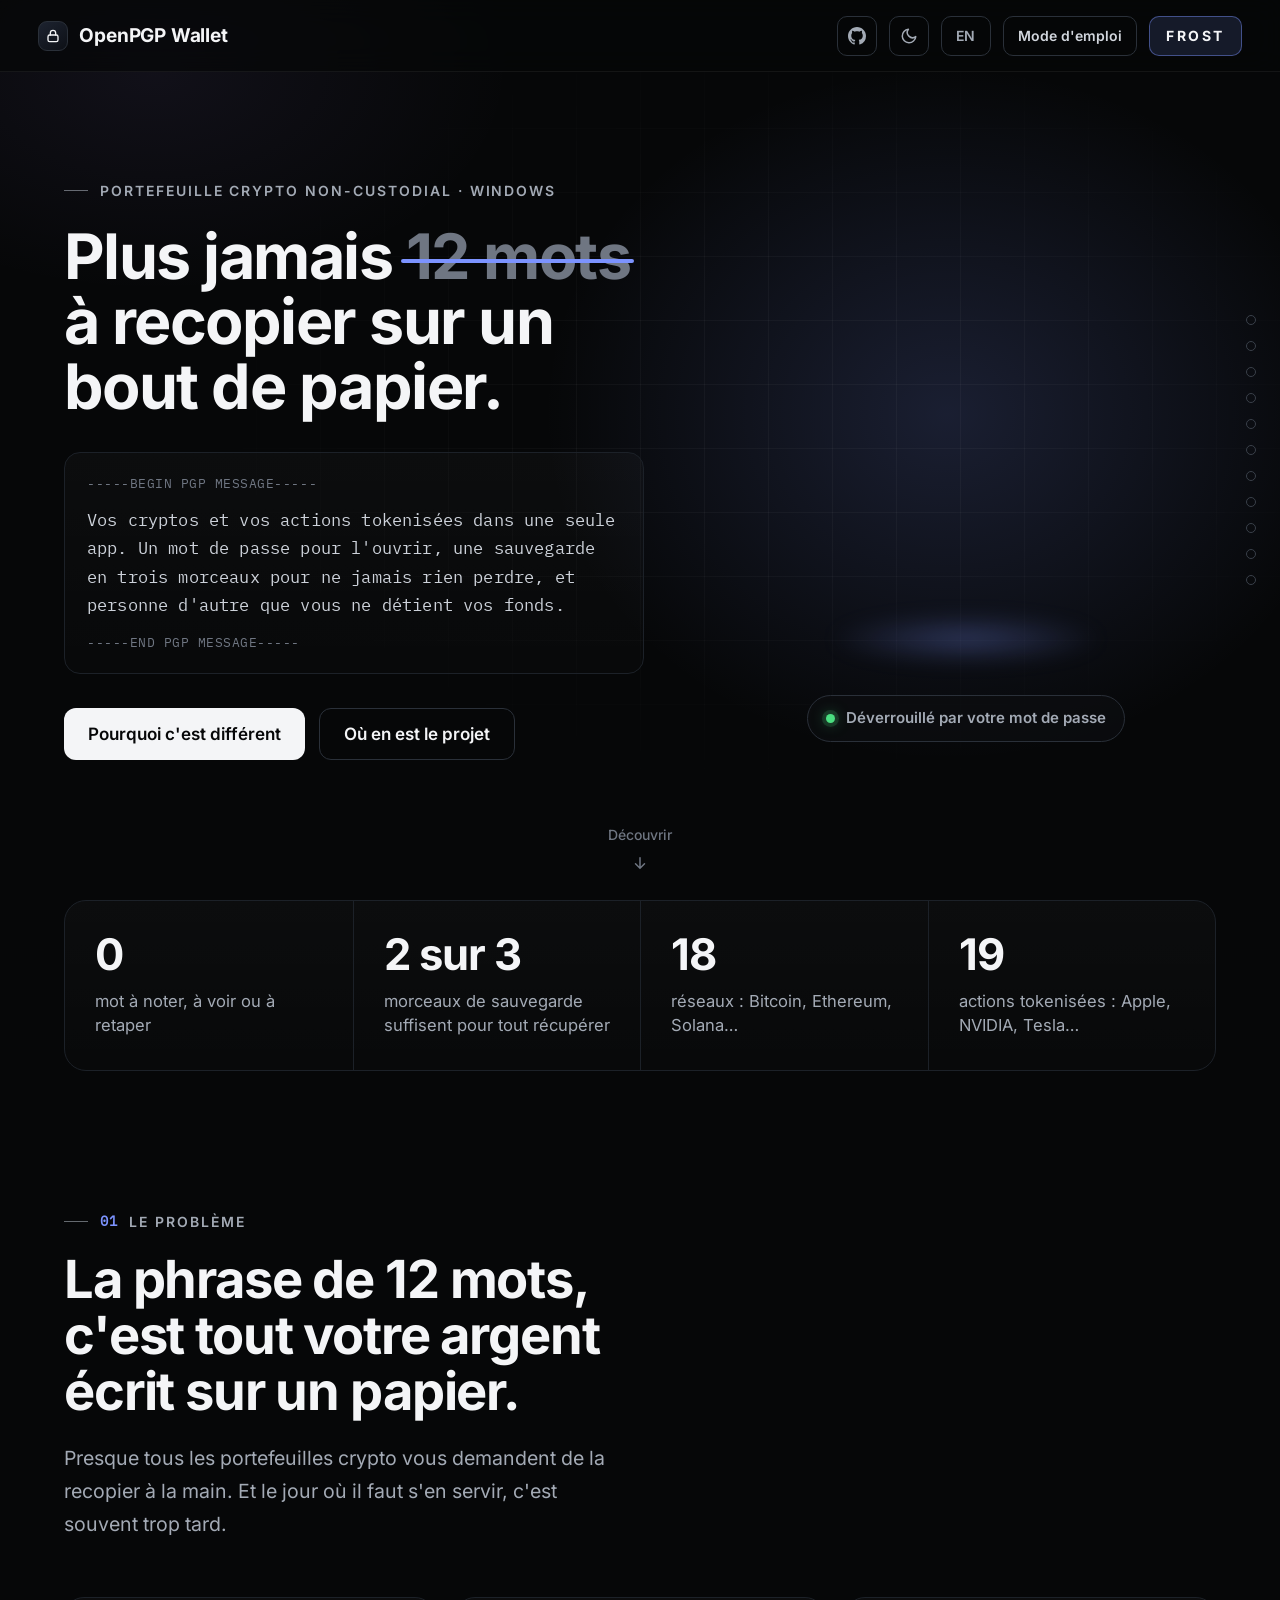
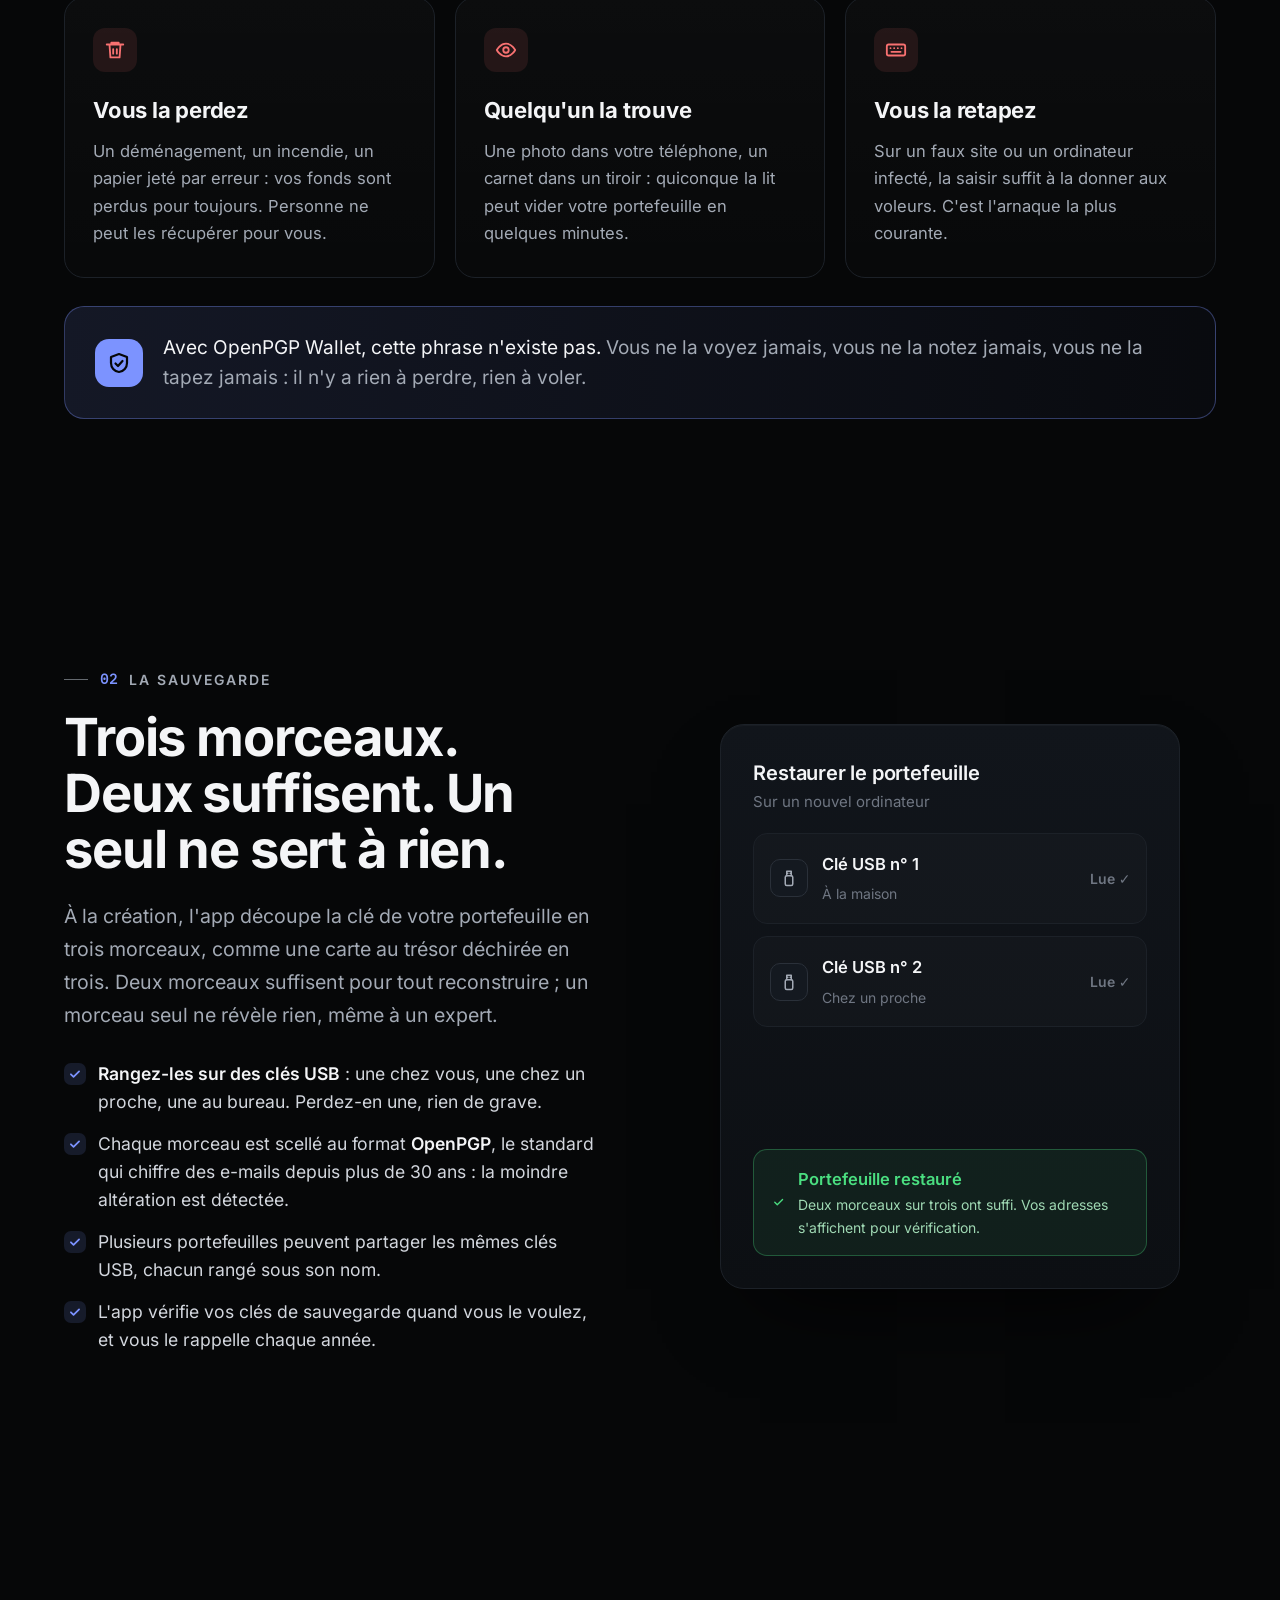
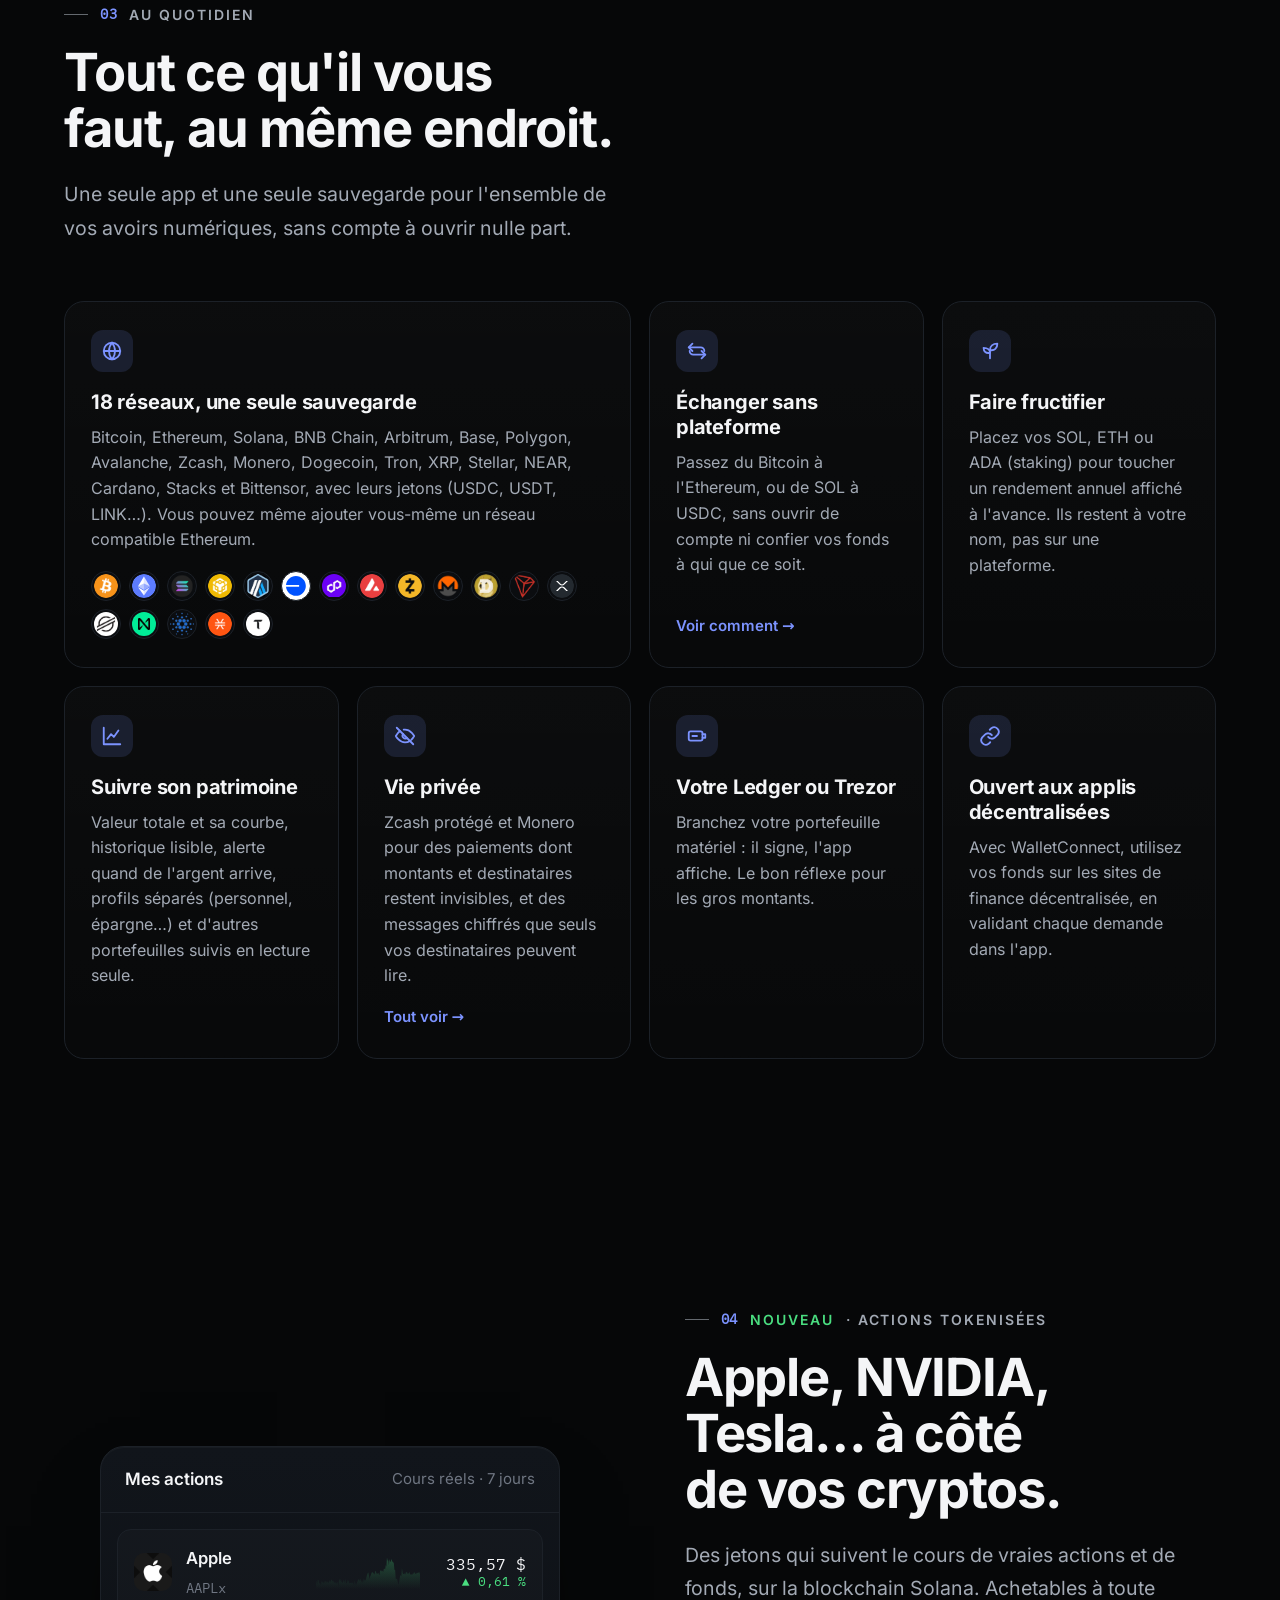
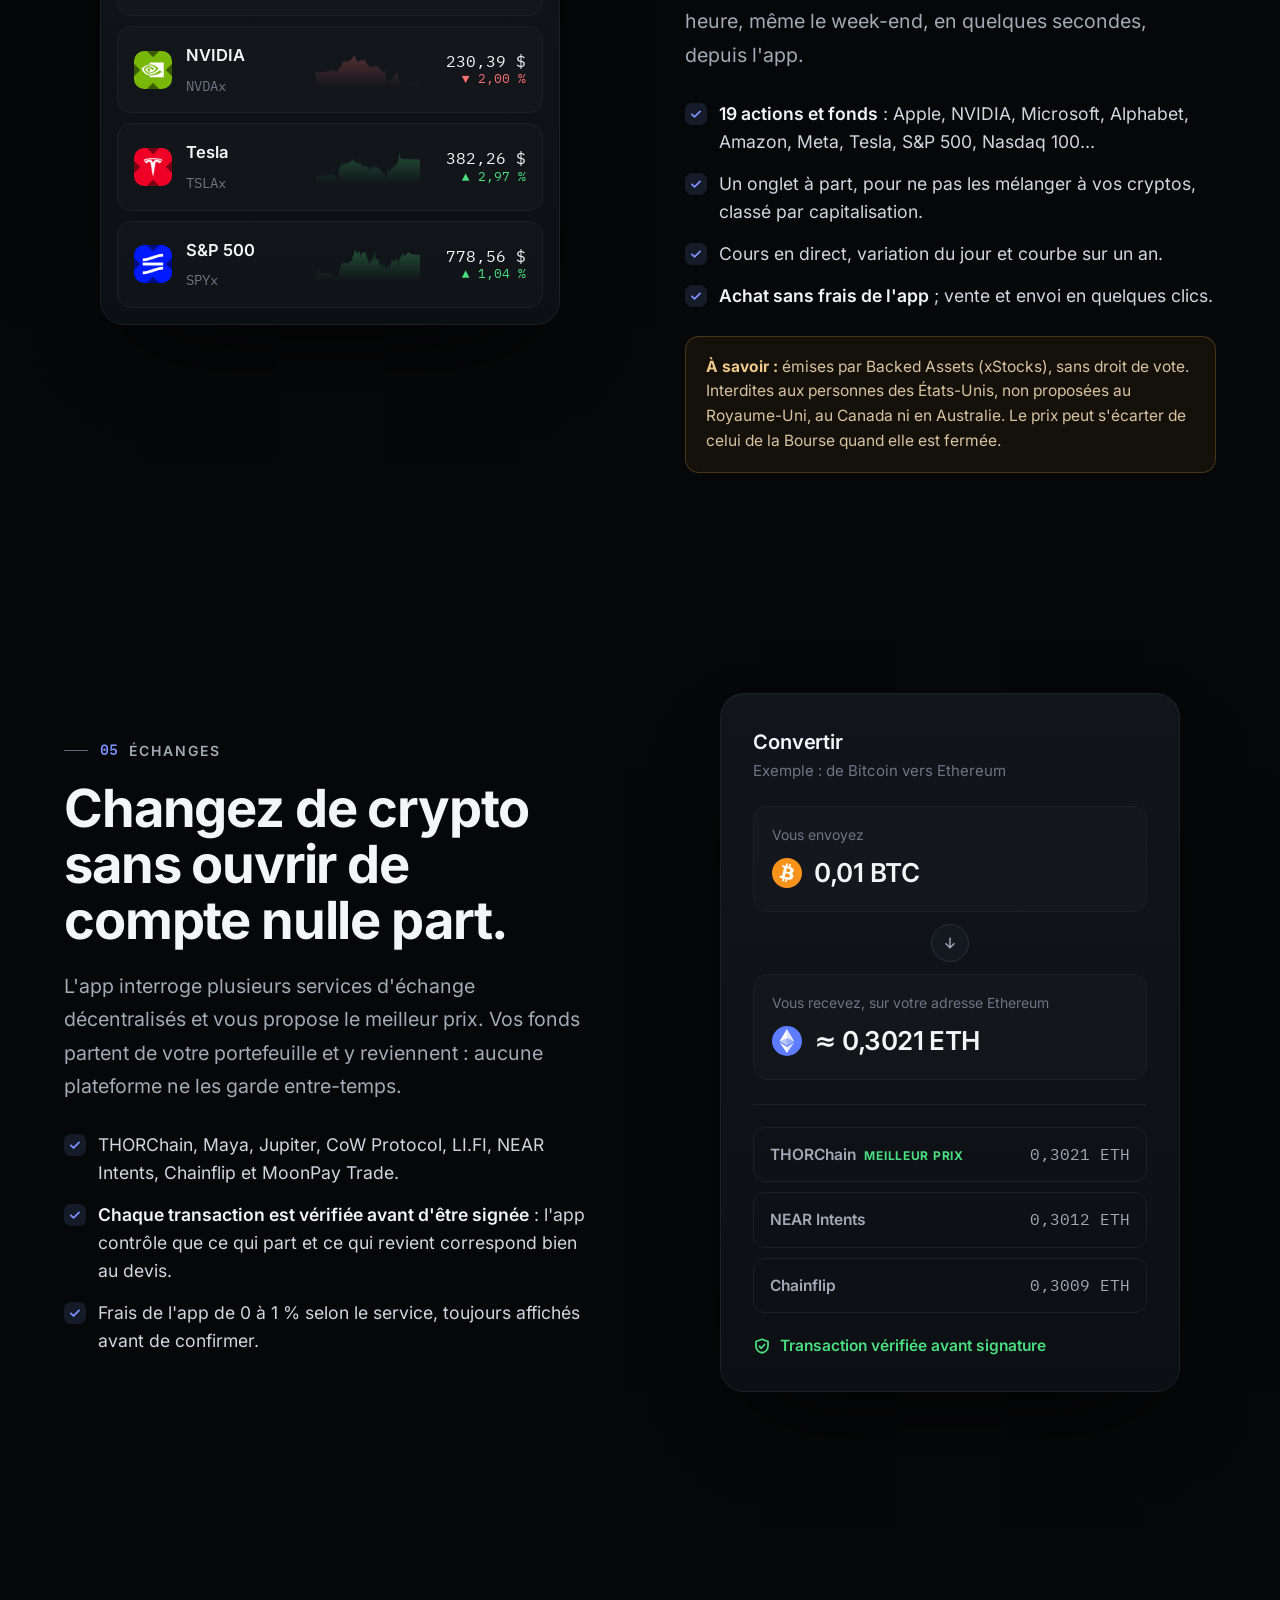
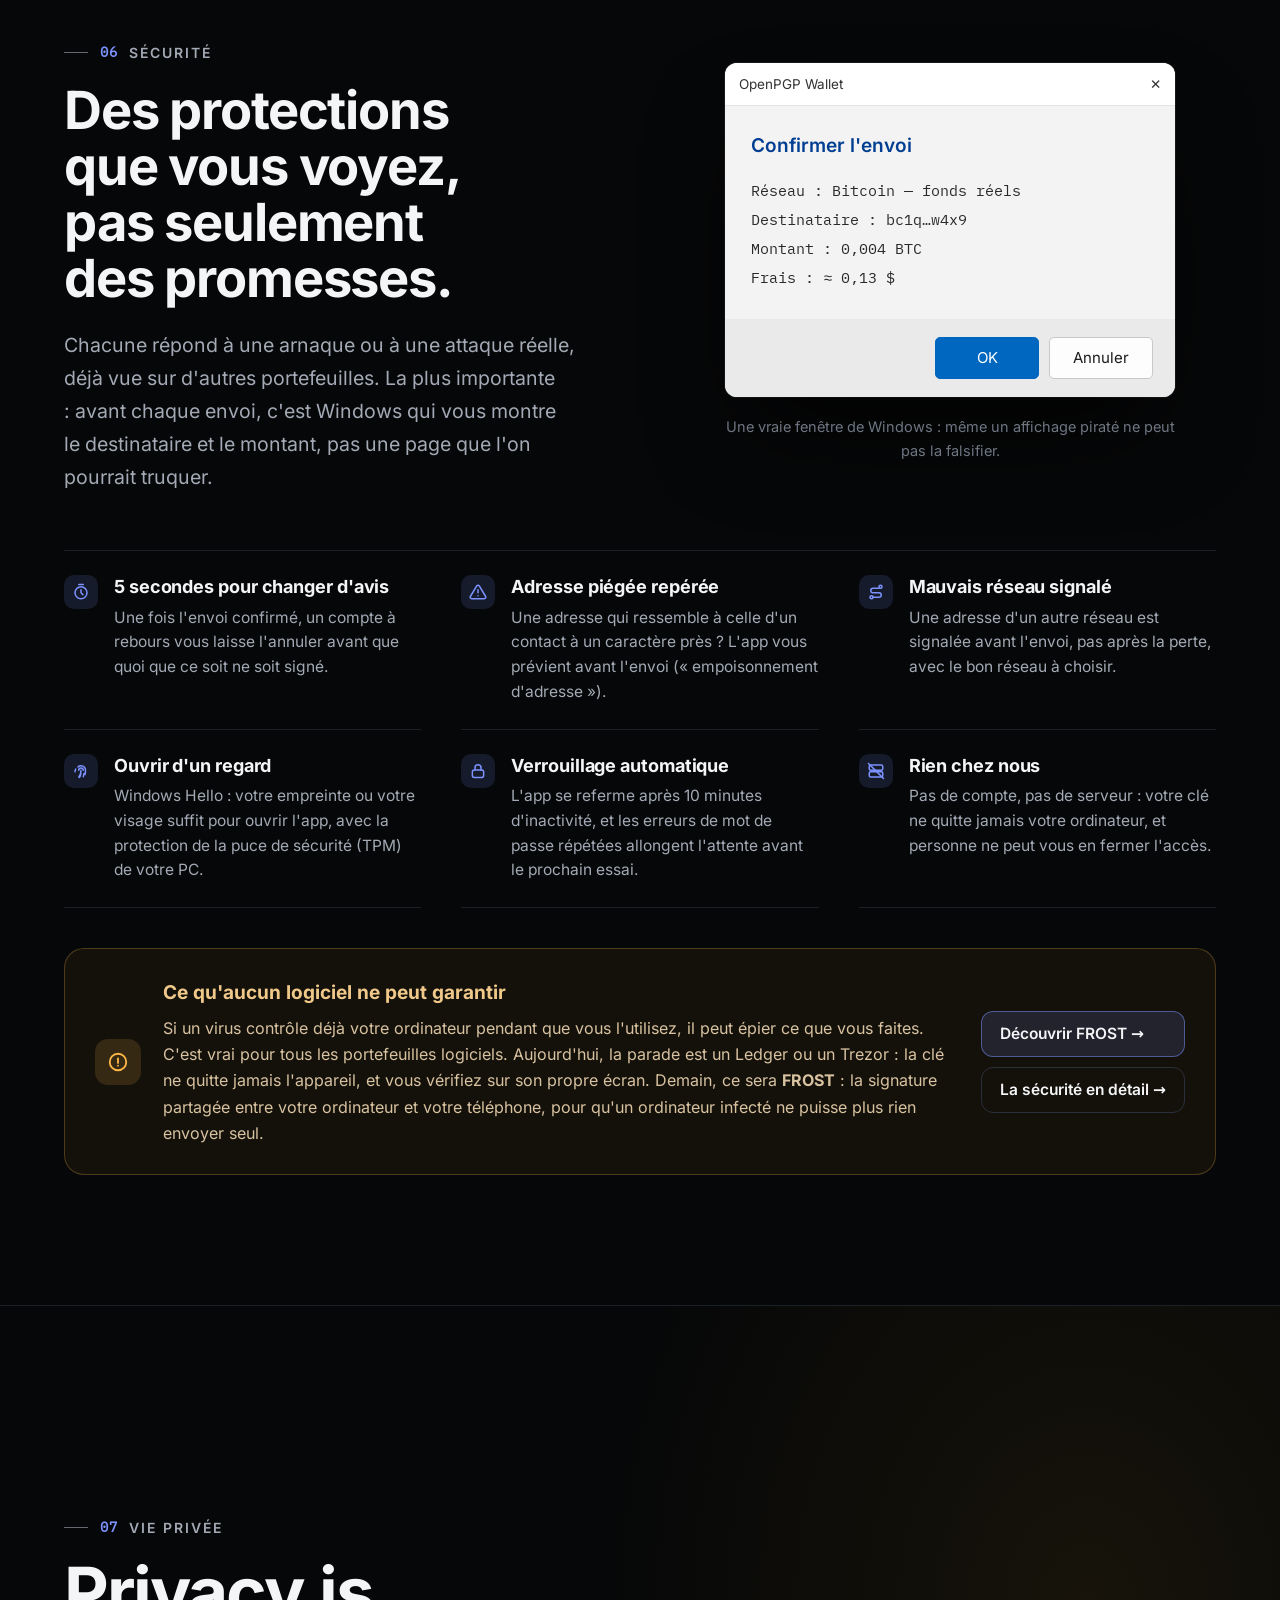
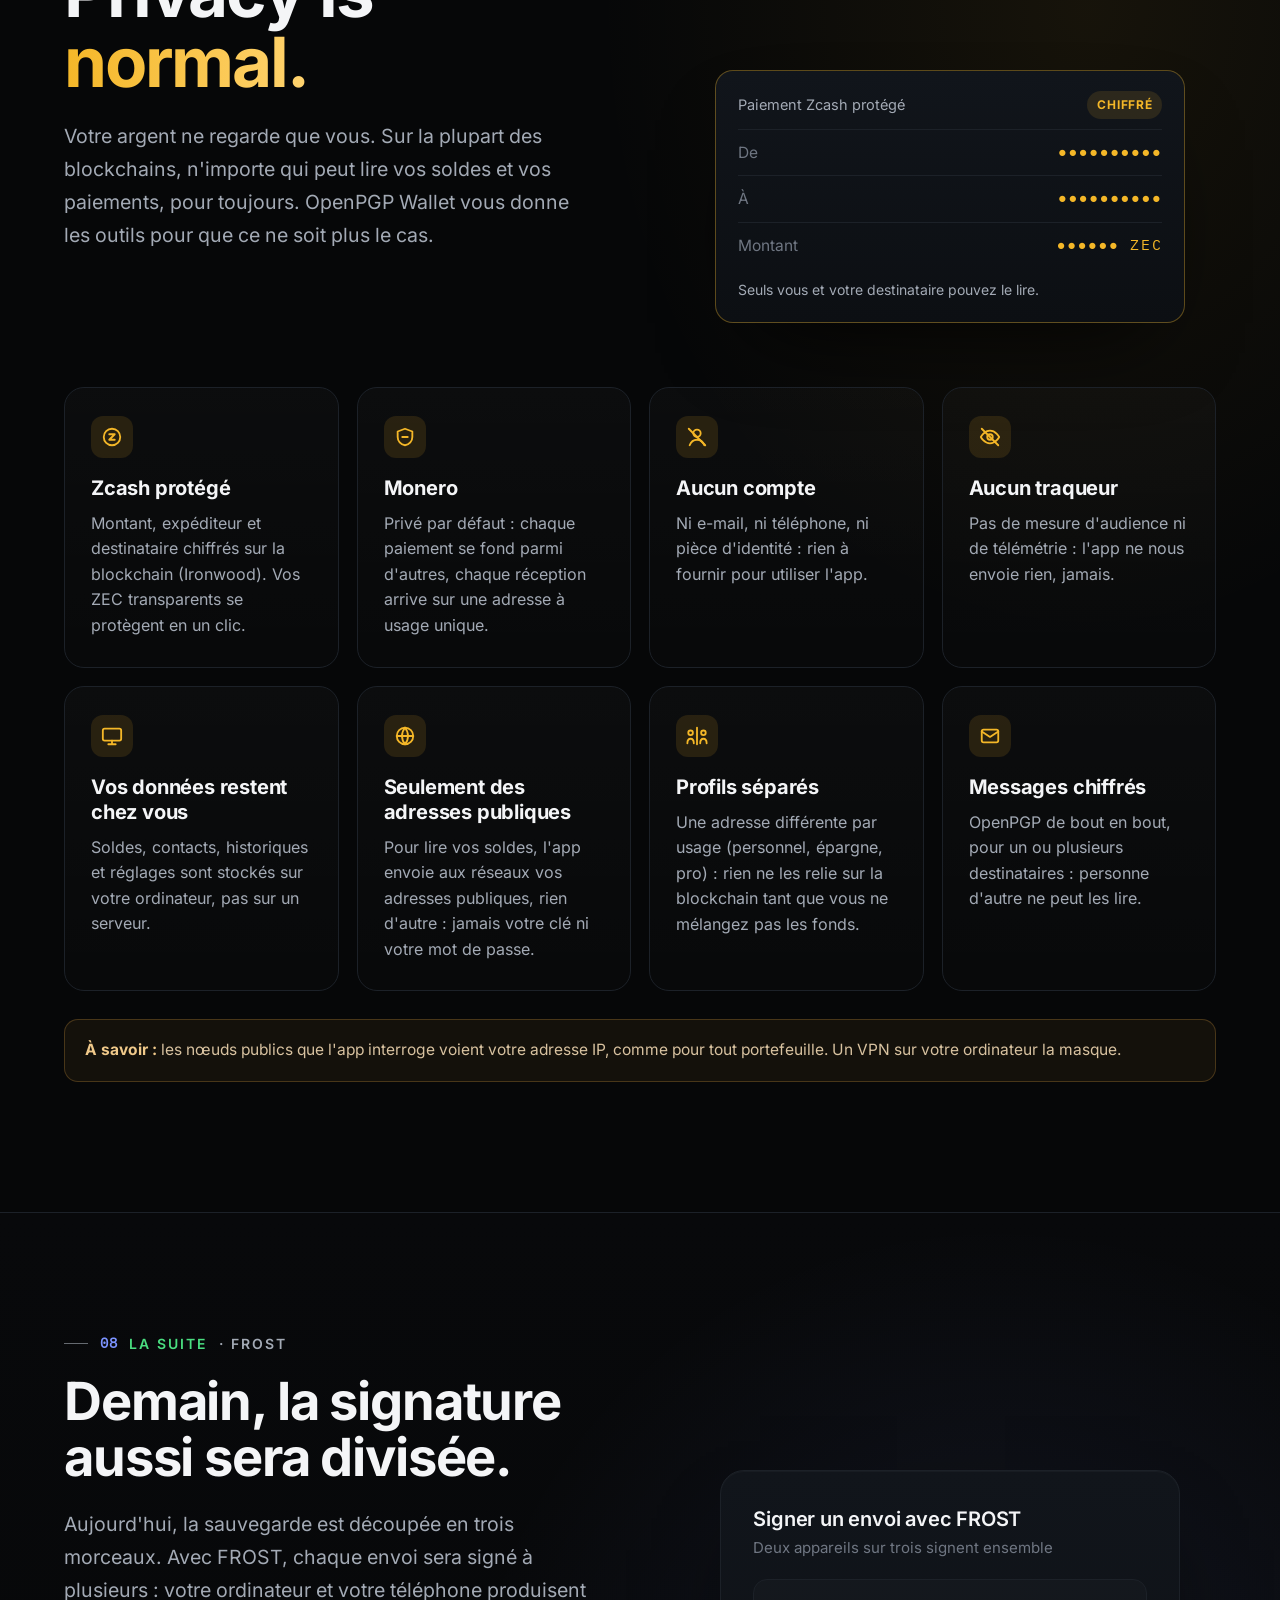
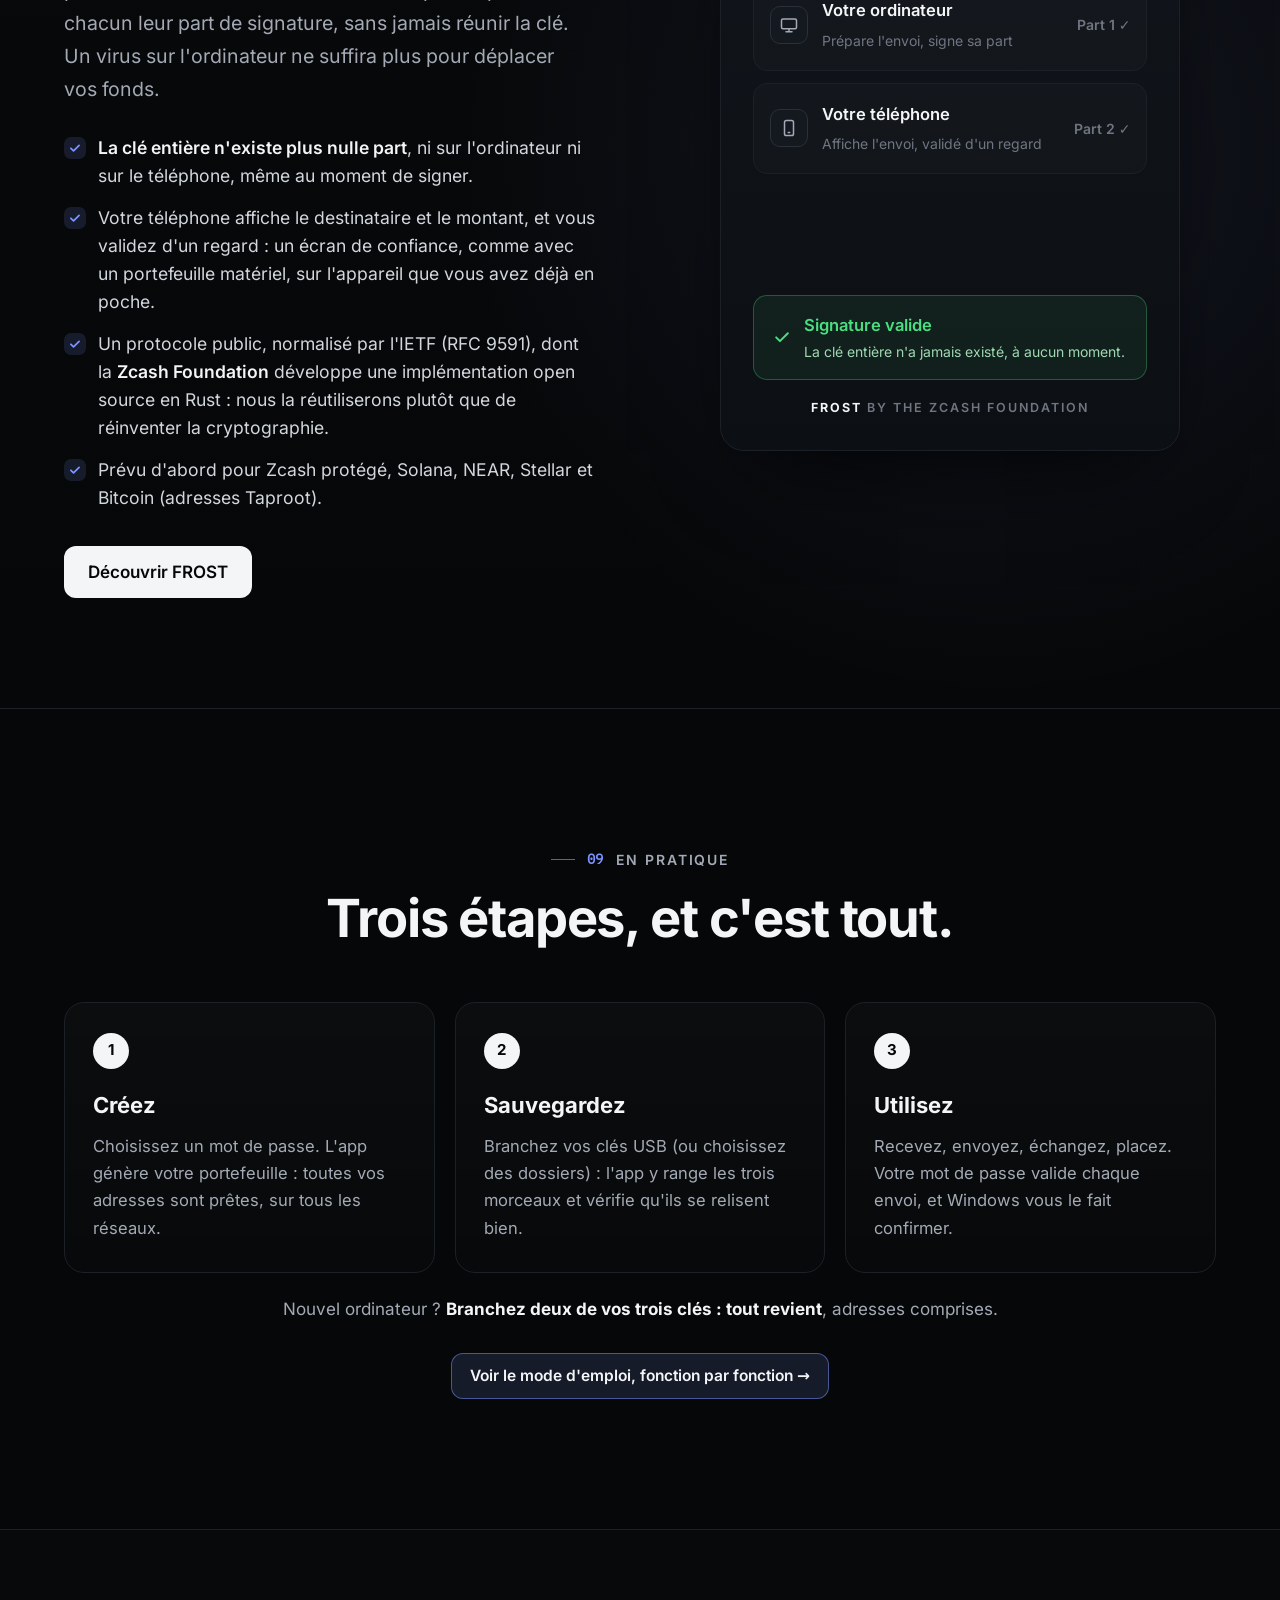
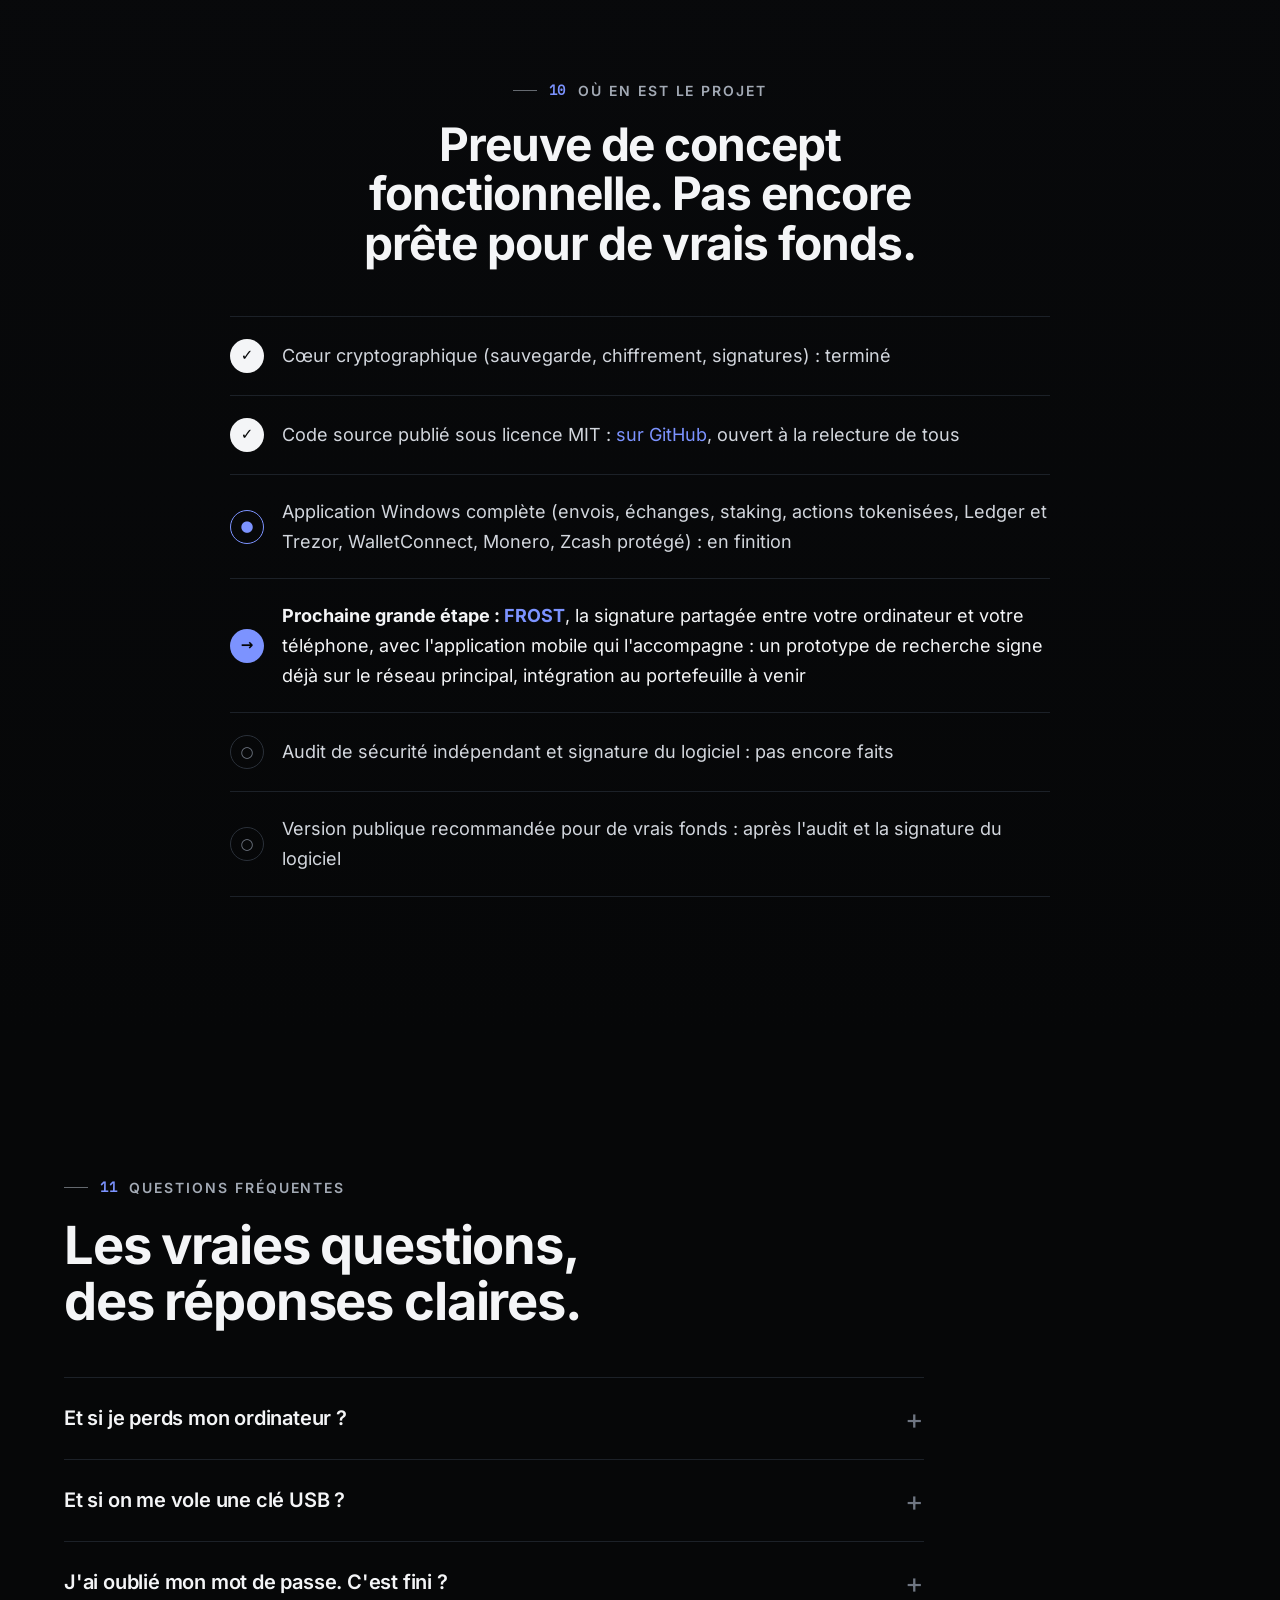
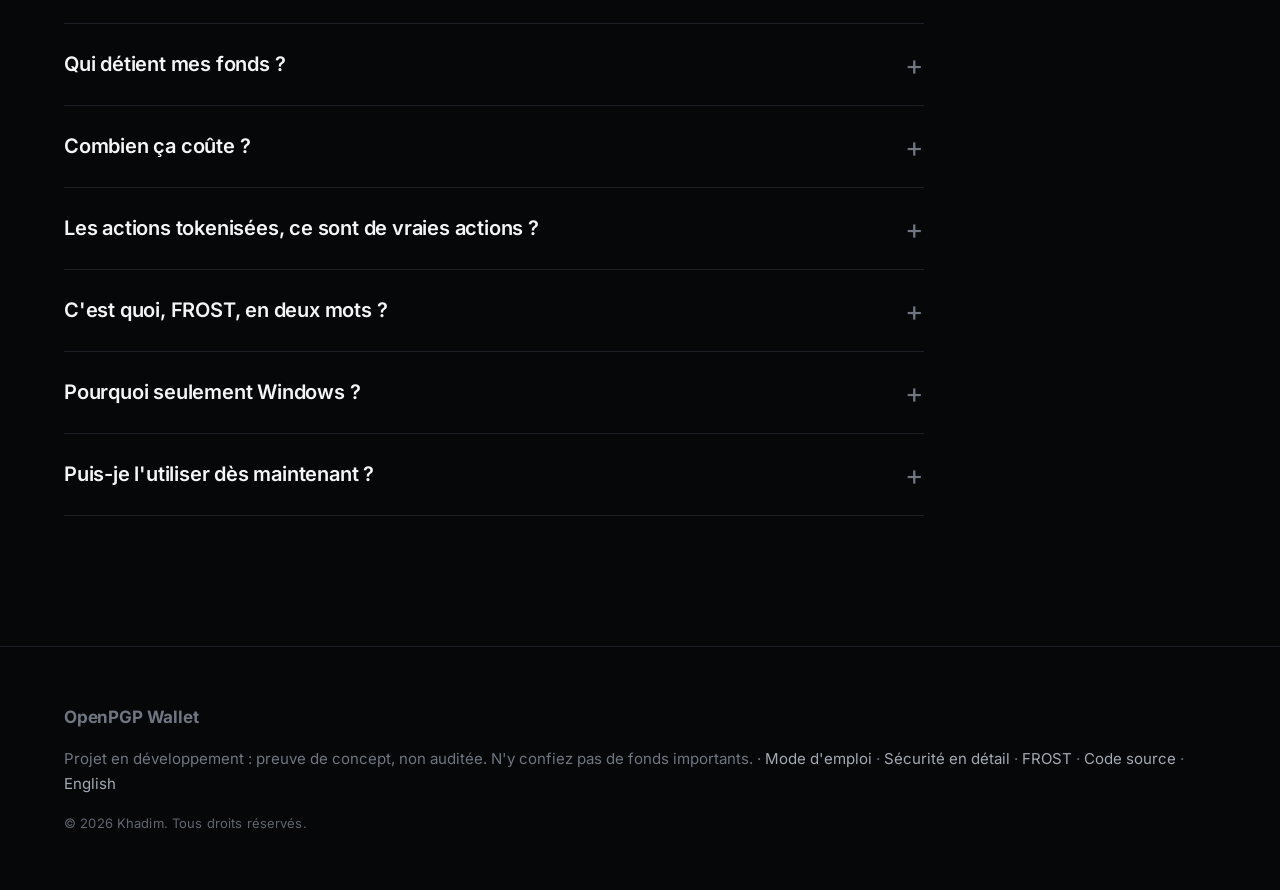
==== commit db2bab57: "Separate profiles card: clearer icon" ====
--- a/index.html
+++ b/index.html
@@ -466,7 +466,7 @@
           <p>Pour lire vos soldes, l'app envoie aux réseaux vos adresses publiques, rien d'autre : jamais votre clé ni votre mot de passe.</p>
         </div>
         <div class="card reveal" style="--d: 0.41s">
-          <span class="card-icon" aria-hidden="true"><svg width="22" height="22" viewBox="0 0 24 24" fill="none" stroke="currentColor" stroke-width="2" stroke-linecap="round" stroke-linejoin="round"><circle cx="8" cy="9" r="3"/><circle cx="16" cy="9" r="3"/><path d="M3 20c.8-3 2.8-5 5-5M21 20c-.8-3-2.8-5-5-5"/></svg></span>
+          <span class="card-icon" aria-hidden="true"><svg width="22" height="22" viewBox="0 0 24 24" fill="none" stroke="currentColor" stroke-width="2" stroke-linecap="round" stroke-linejoin="round"><circle cx="5" cy="8.5" r="2.5"/><path d="M1.5 20c0-3.2 1.4-5 3.5-5s3.5 1.8 3.5 5"/><circle cx="19" cy="8.5" r="2.5"/><path d="M15.5 20c0-3.2 1.4-5 3.5-5s3.5 1.8 3.5 5"/><path d="M12 3v18"/></svg></span>
           <h3>Profils séparés</h3>
           <p>Une adresse différente par usage (personnel, épargne, pro) : rien ne les relie sur la blockchain tant que vous ne mélangez pas les fonds.</p>
         </div>
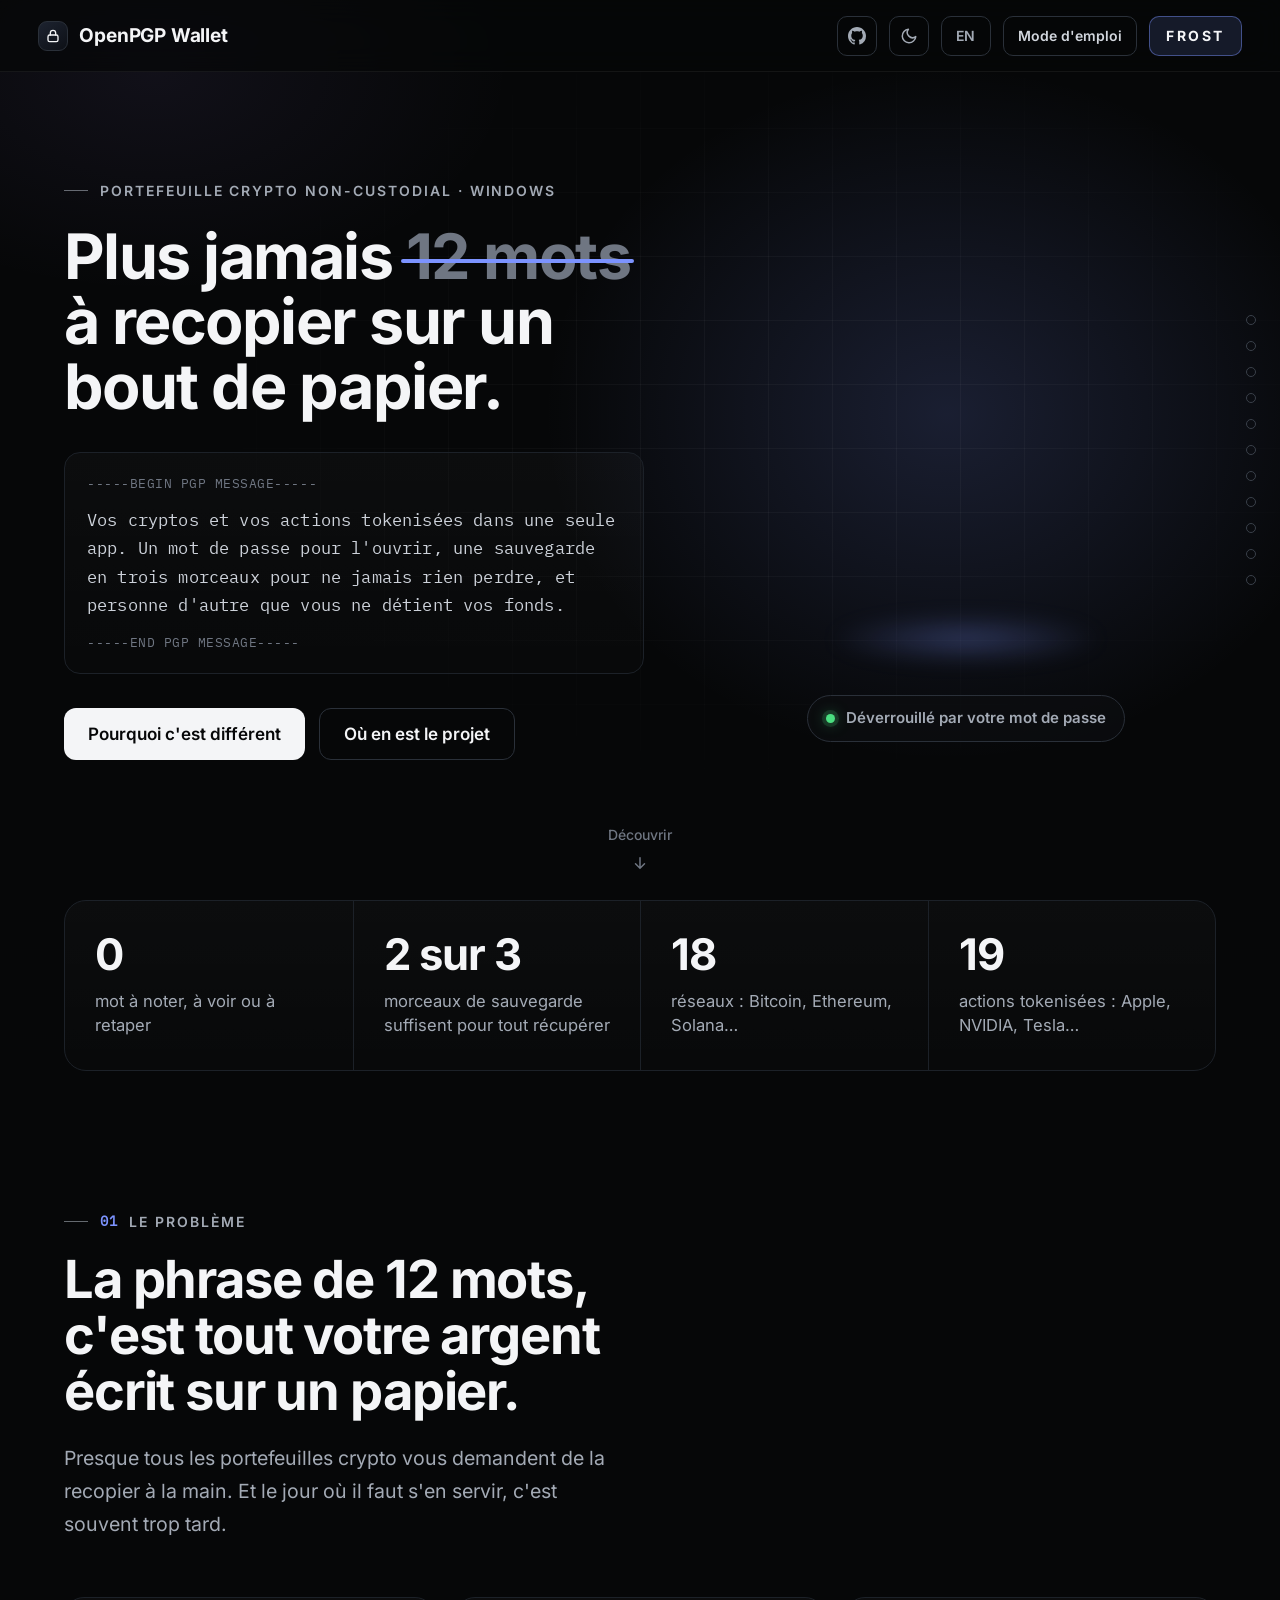
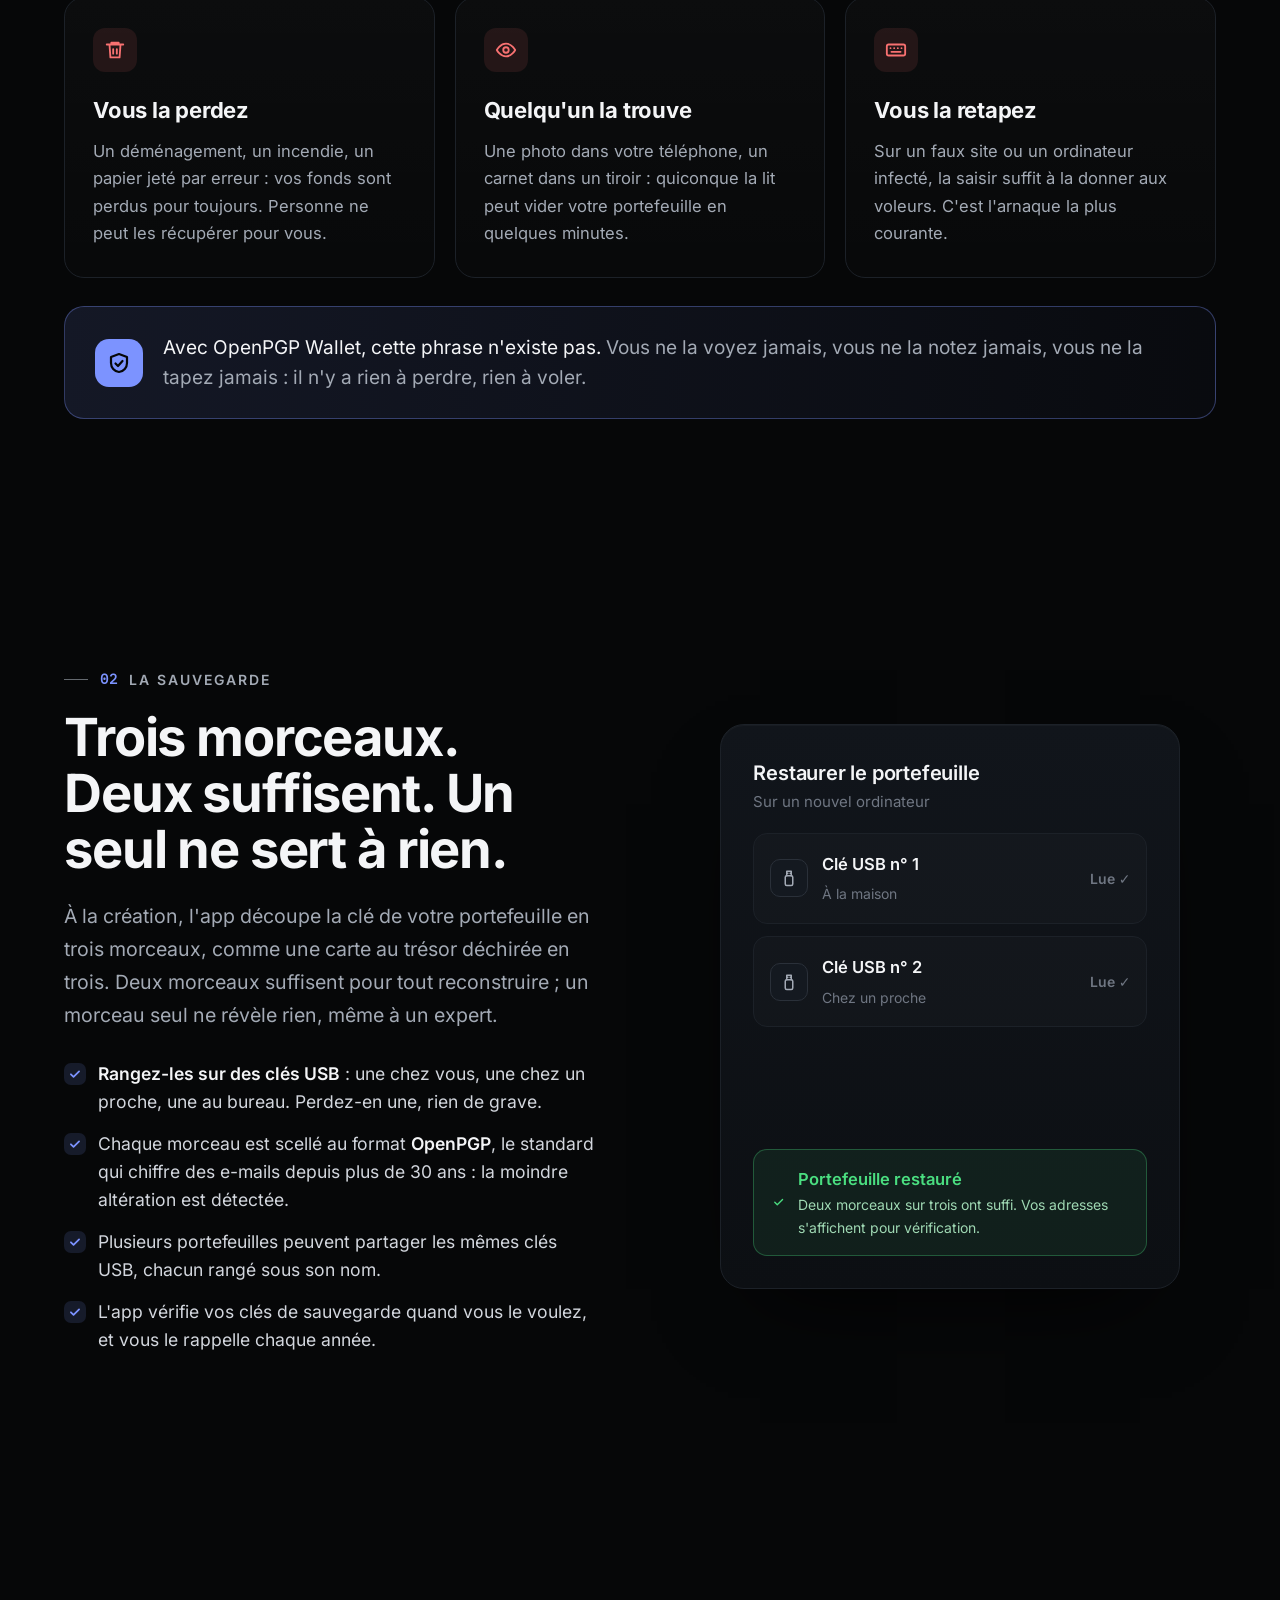
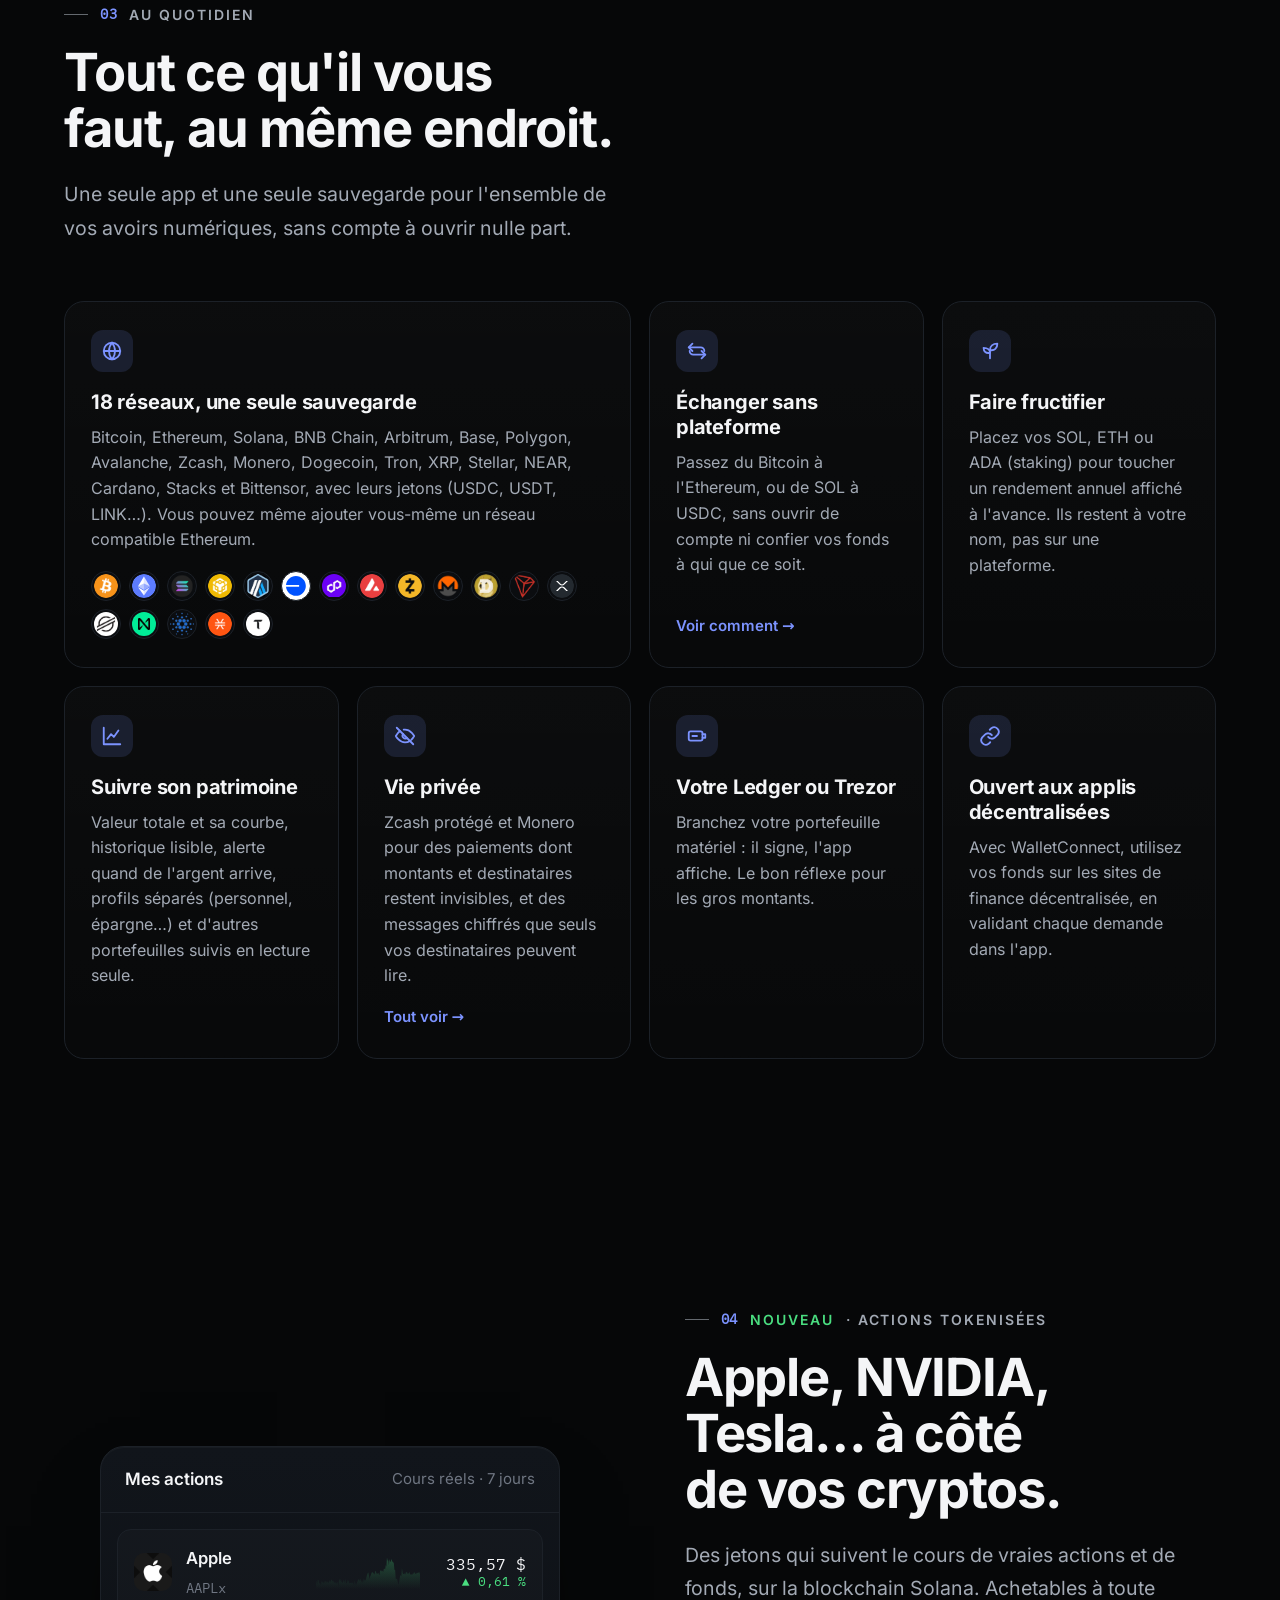
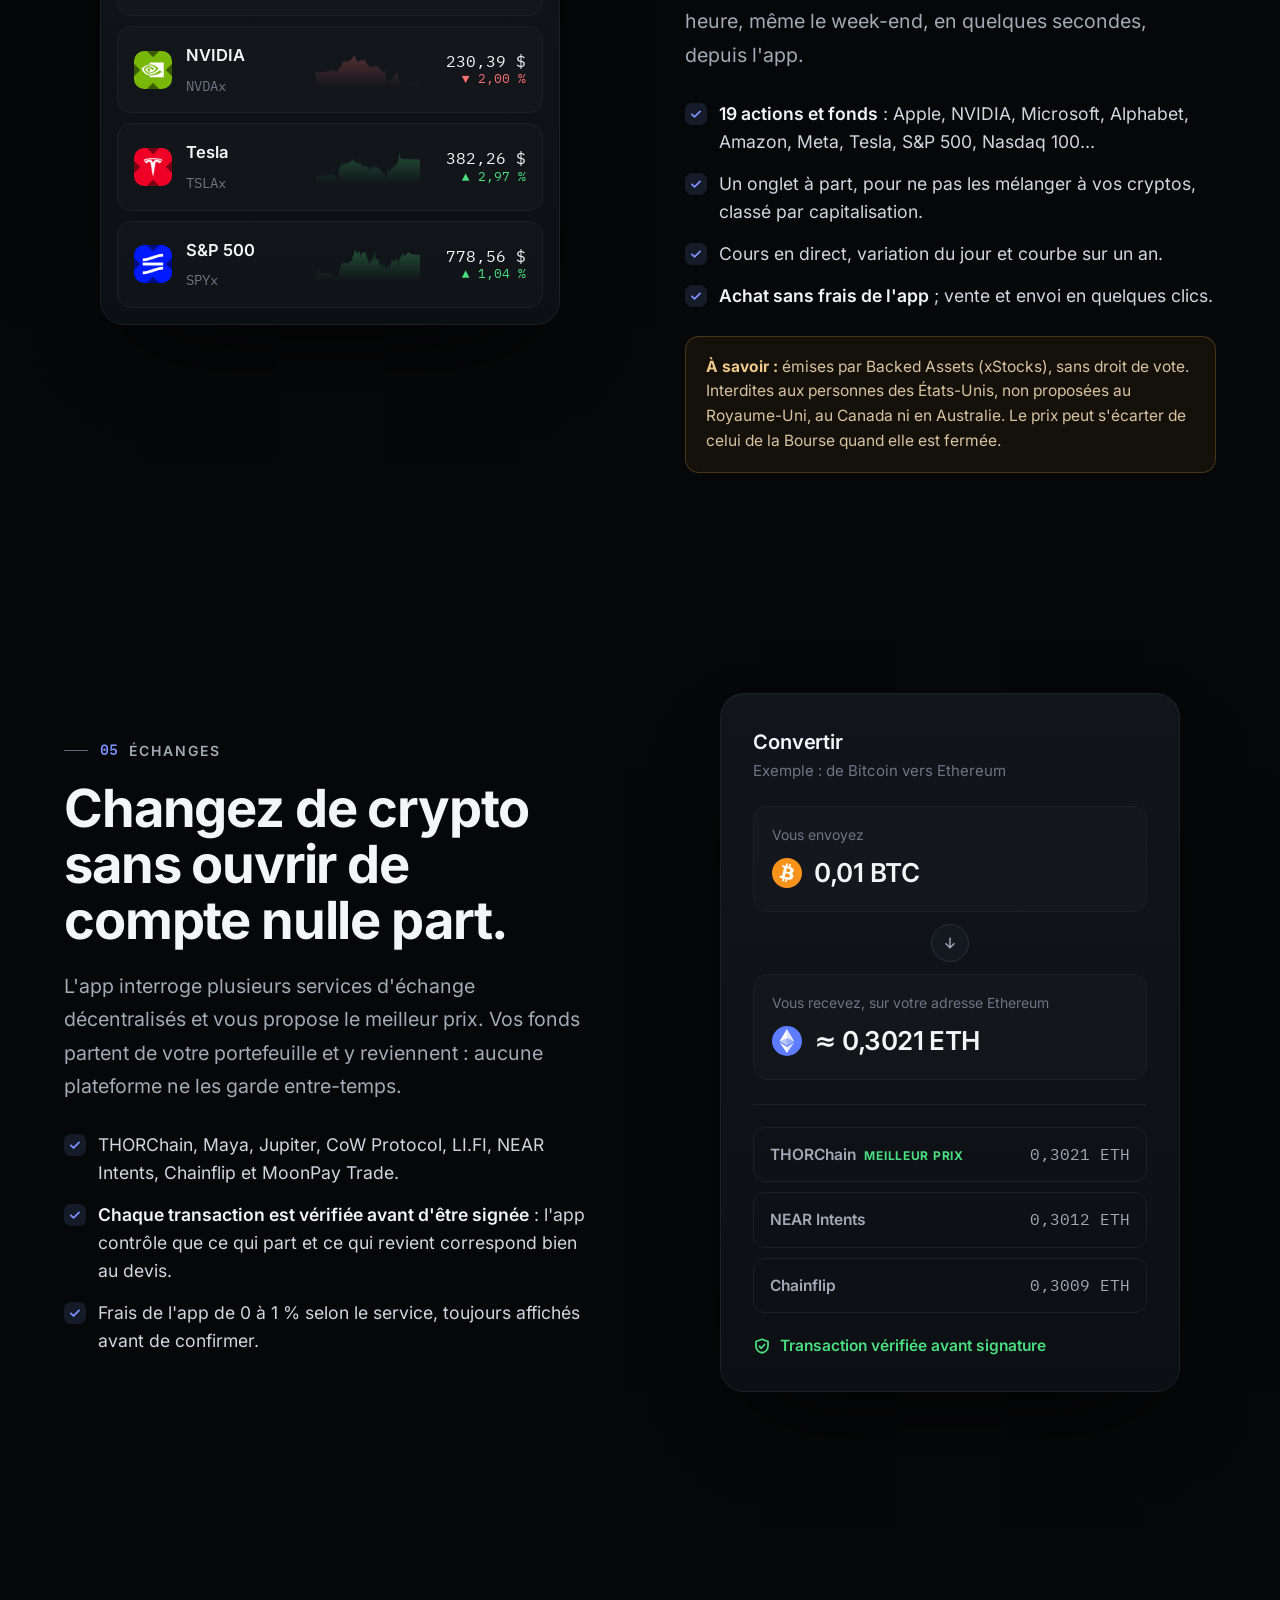
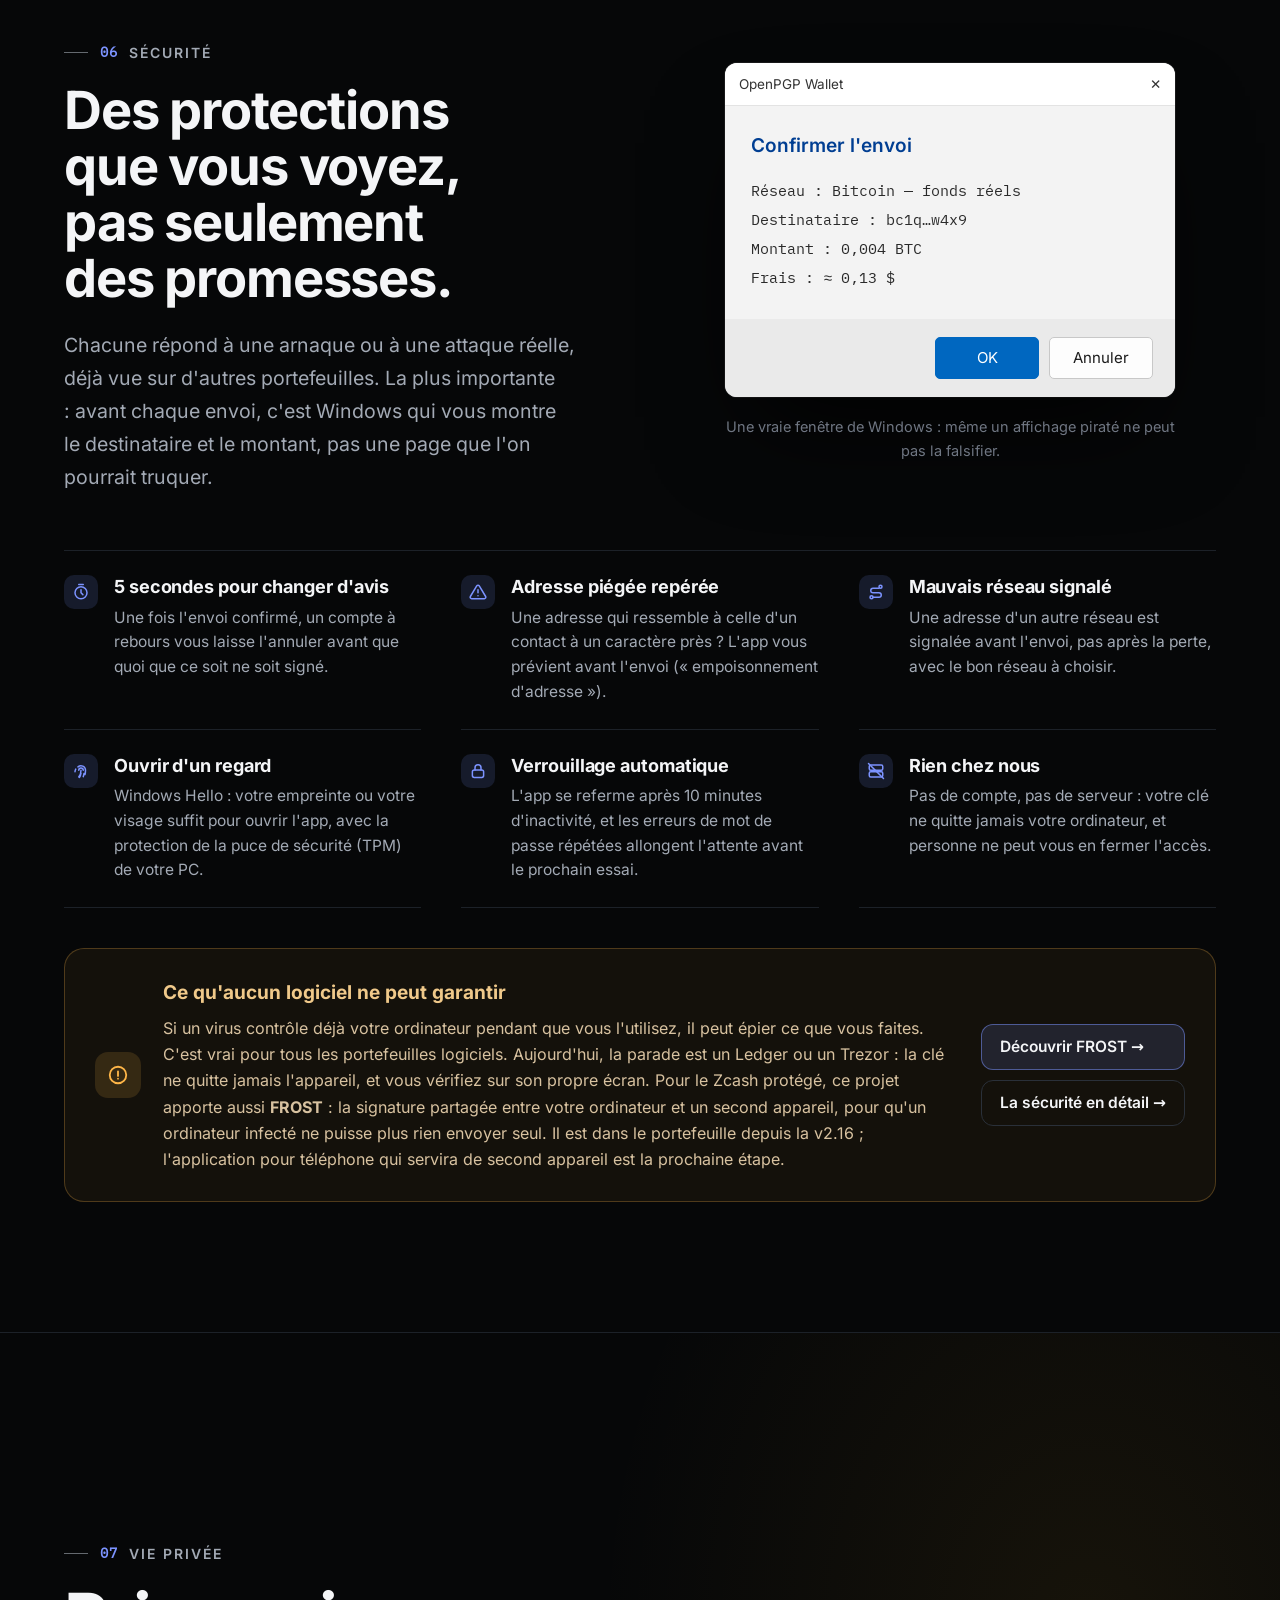
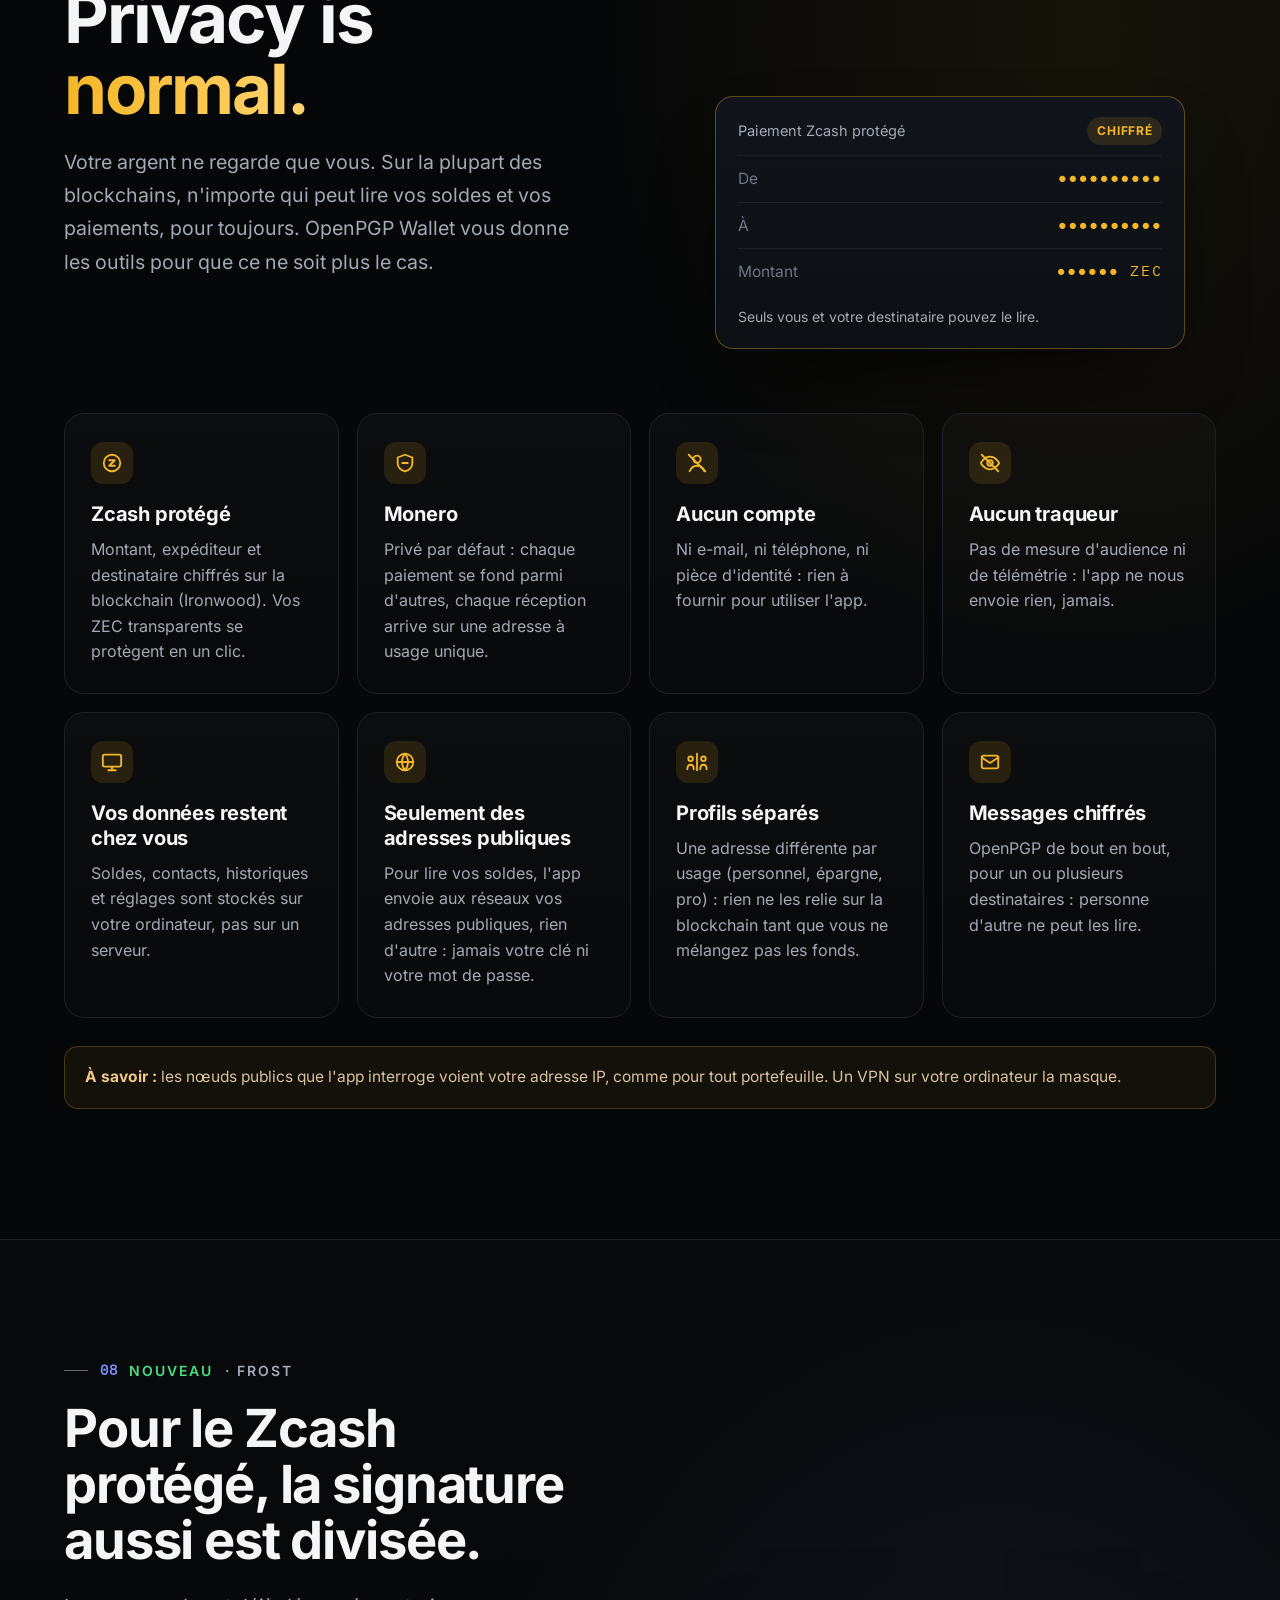
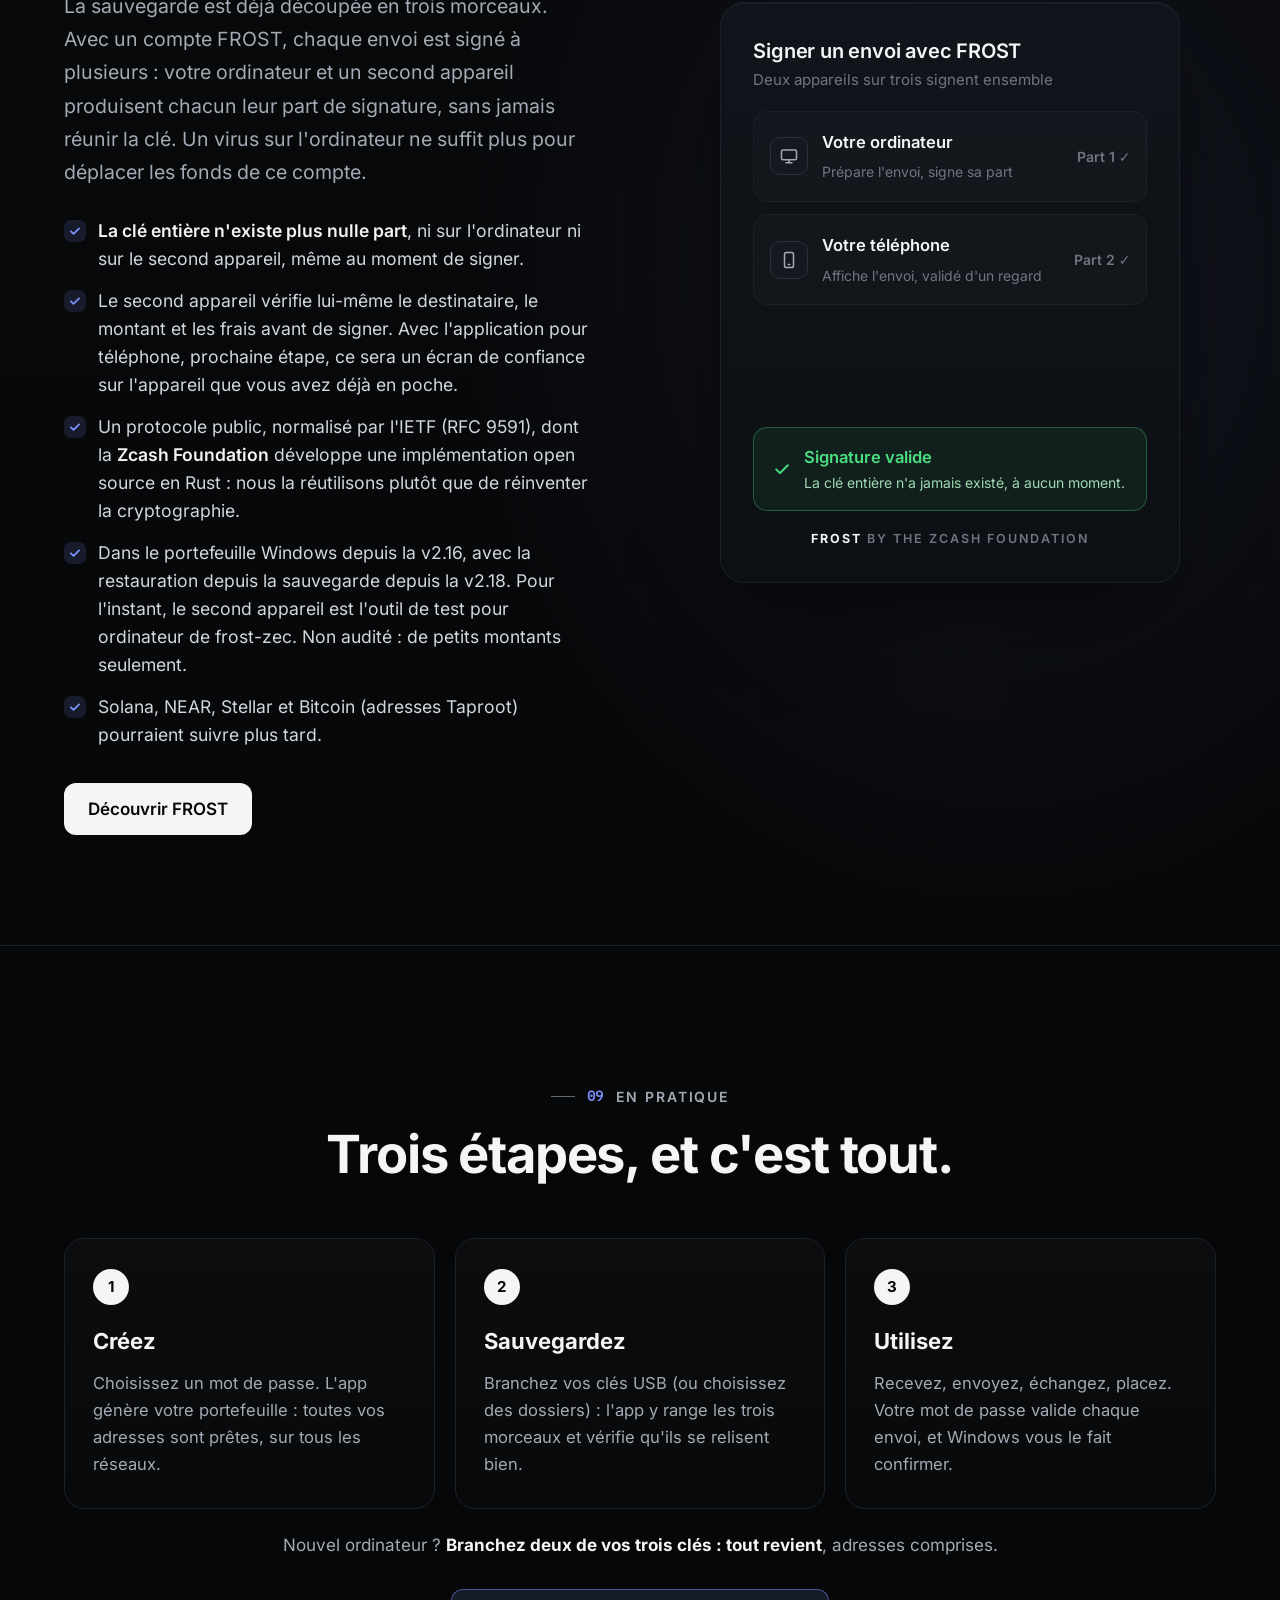
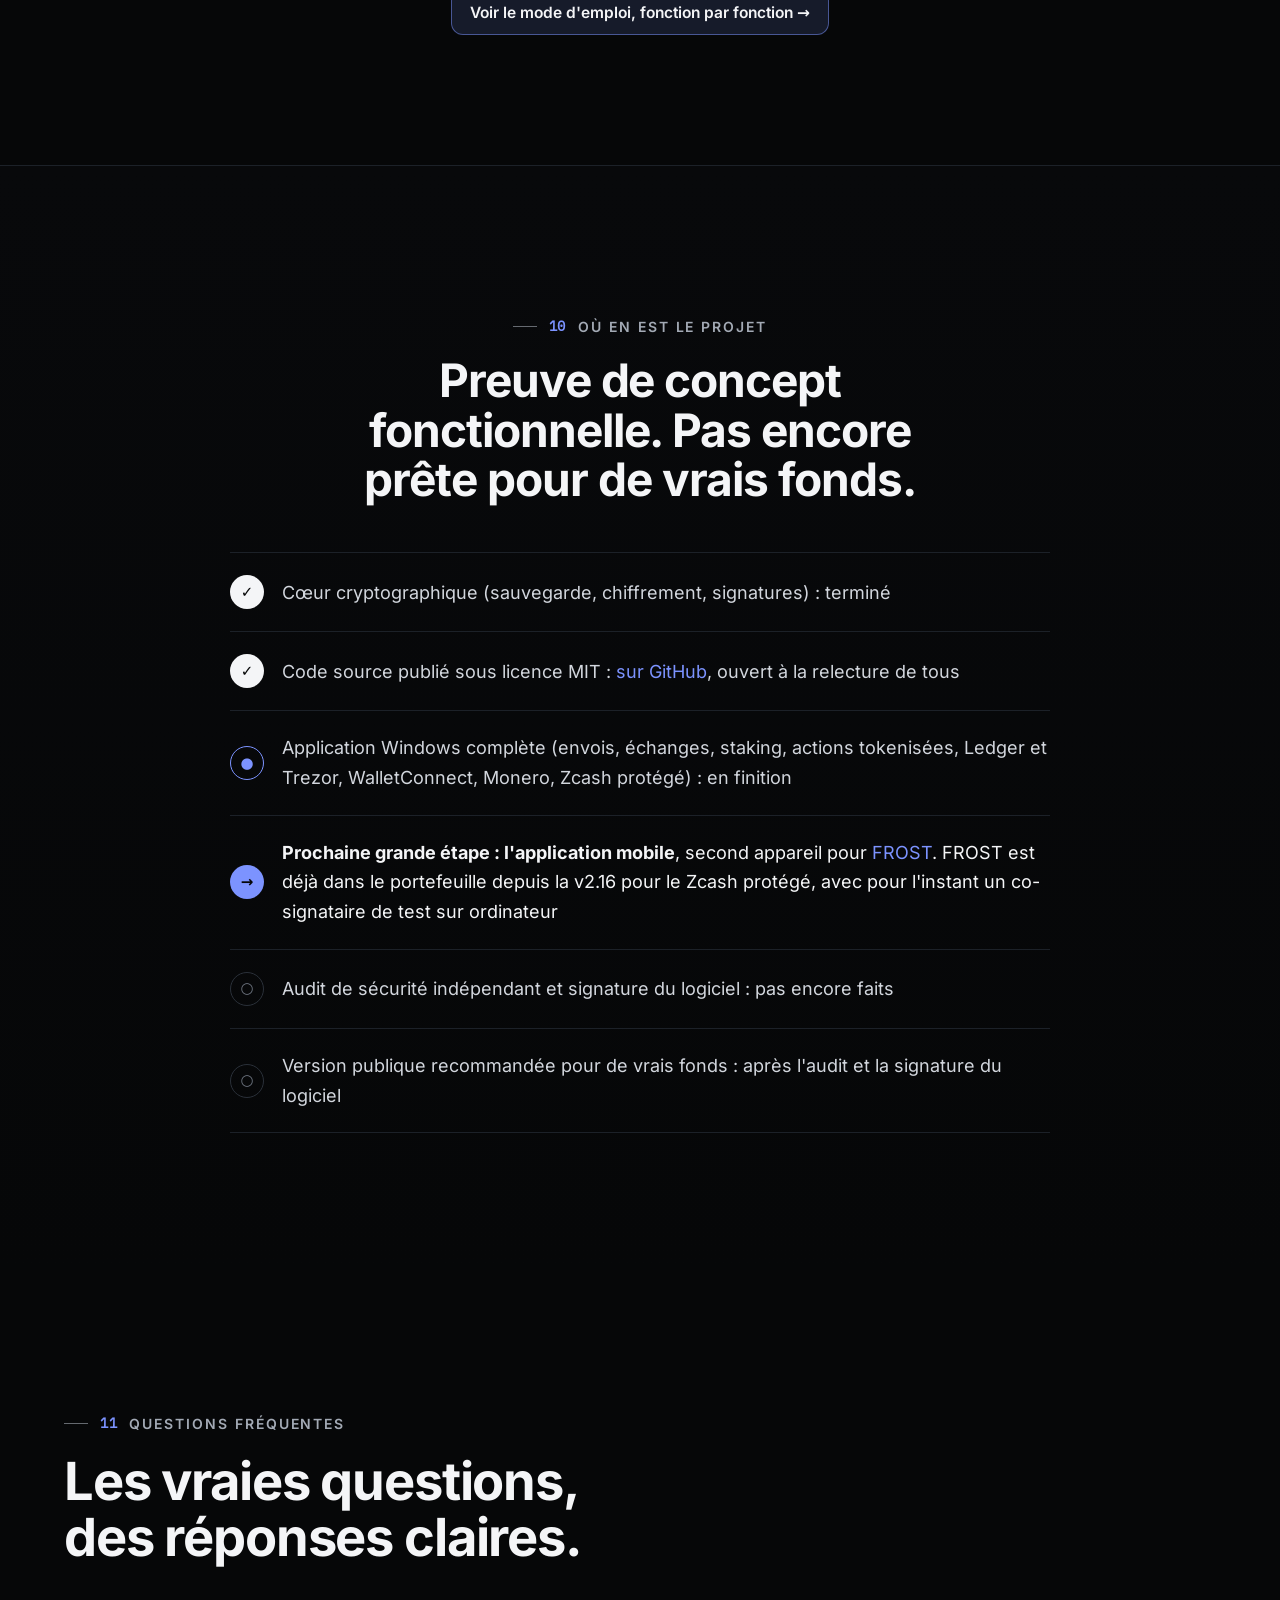
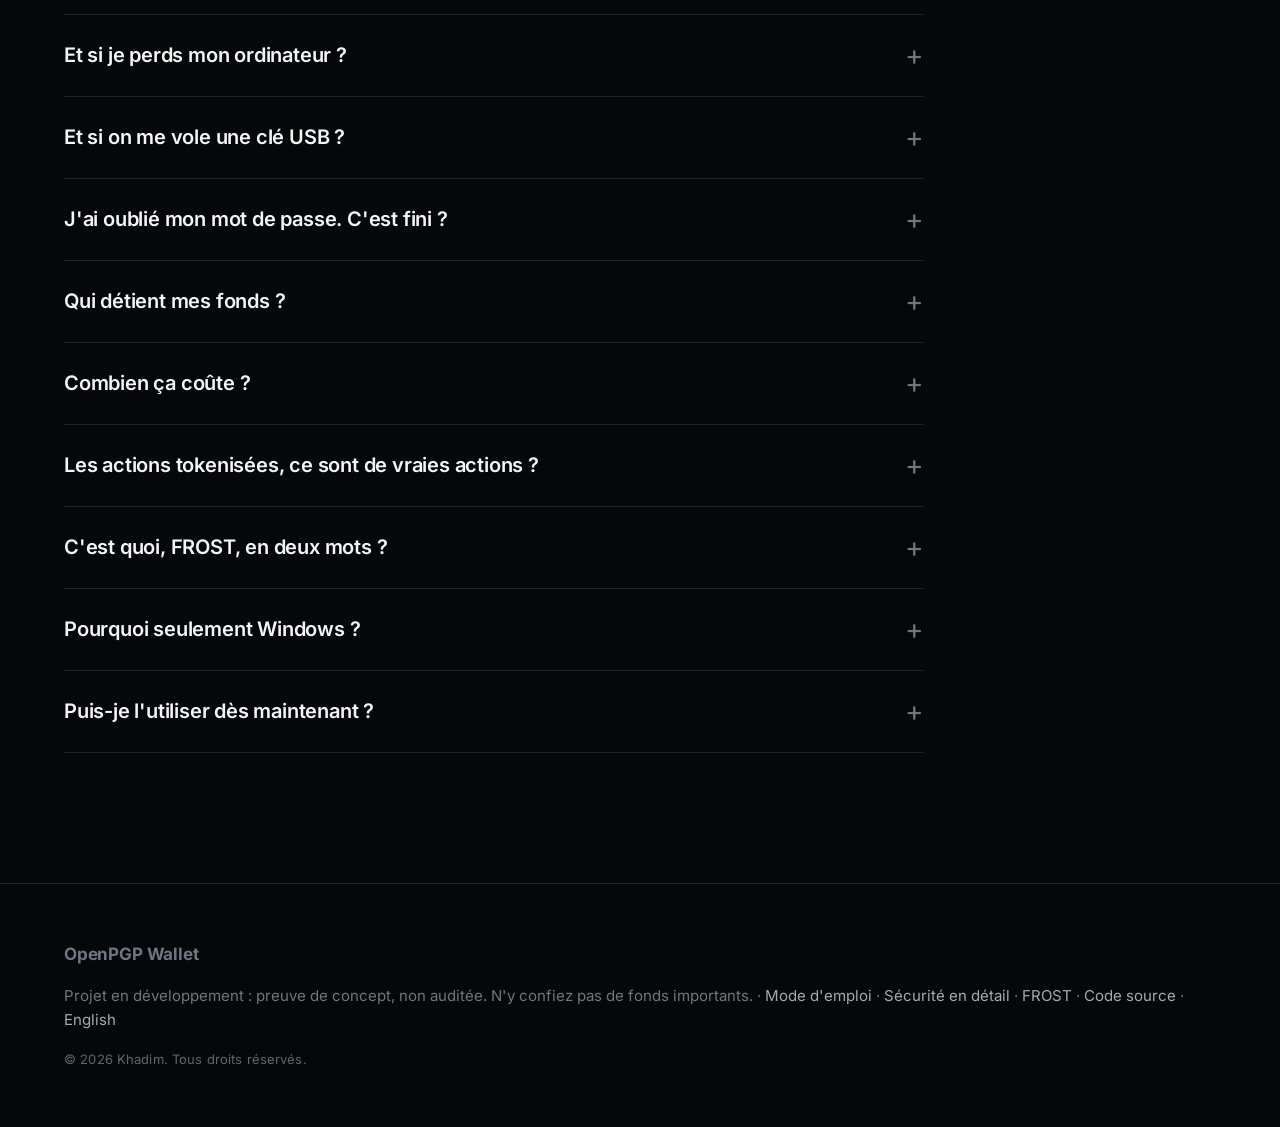
==== commit e80d0c46: "Home pages: FROST is in the wallet The FROST section, the honest-limits box, the roadmap and the FAQ" ====
--- a/index.html
+++ b/index.html
@@ -54,7 +54,7 @@
   <a class="dot" href="#sec-swap" title="Échanges" aria-label="Échanges"></a>
   <a class="dot" href="#sec-security" title="Sécurité" aria-label="Sécurité"></a>
   <a class="dot" href="#sec-privacy" title="Vie privée" aria-label="Vie privée"></a>
-  <a class="dot" href="#sec-frost" title="FROST, la suite" aria-label="FROST, la suite"></a>
+  <a class="dot" href="#sec-frost" title="FROST, la signature partagée" aria-label="FROST, la signature partagée"></a>
   <a class="dot" href="#sec-how" title="En pratique" aria-label="En pratique"></a>
   <a class="dot" href="#sec-status" title="Où en est le projet" aria-label="Où en est le projet"></a>
   <a class="dot" href="#sec-faq" title="Questions fréquentes" aria-label="Questions fréquentes"></a>
@@ -397,7 +397,7 @@
         <span class="honest-icon" aria-hidden="true"><svg width="22" height="22" viewBox="0 0 24 24" fill="none" stroke="currentColor" stroke-width="2" stroke-linecap="round" stroke-linejoin="round"><circle cx="12" cy="12" r="9"/><path d="M12 8v5M12 16h.01"/></svg></span>
         <div>
           <h3>Ce qu'aucun logiciel ne peut garantir</h3>
-          <p>Si un virus contrôle déjà votre ordinateur pendant que vous l'utilisez, il peut épier ce que vous faites. C'est vrai pour tous les portefeuilles logiciels. Aujourd'hui, la parade est un Ledger ou un Trezor : la clé ne quitte jamais l'appareil, et vous vérifiez sur son propre écran. Demain, ce sera <strong>FROST</strong> : la signature partagée entre votre ordinateur et votre téléphone, pour qu'un ordinateur infecté ne puisse plus rien envoyer seul.</p>
+          <p>Si un virus contrôle déjà votre ordinateur pendant que vous l'utilisez, il peut épier ce que vous faites. C'est vrai pour tous les portefeuilles logiciels. Aujourd'hui, la parade est un Ledger ou un Trezor : la clé ne quitte jamais l'appareil, et vous vérifiez sur son propre écran. Pour le Zcash protégé, ce projet apporte aussi <strong>FROST</strong> : la signature partagée entre votre ordinateur et un second appareil, pour qu'un ordinateur infecté ne puisse plus rien envoyer seul. Il est dans le portefeuille depuis la v2.16 ; l'application pour téléphone qui servira de second appareil est la prochaine étape.</p>
         </div>
         <div class="honest-links">
           <a class="deep-link accent" href="#sec-frost">Découvrir FROST →</a>
@@ -484,14 +484,15 @@
   <section class="feature frost-feature" id="sec-frost">
     <div class="feature-inner">
       <div class="feature-copy">
-        <span class="eyebrow"><span class="num">08</span> <span class="new">La suite</span> · FROST</span>
-        <h2>Demain, la signature aussi sera divisée.</h2>
-        <p class="lead">Aujourd'hui, la sauvegarde est découpée en trois morceaux. Avec FROST, chaque envoi sera signé à plusieurs : votre ordinateur et votre téléphone produisent chacun leur part de signature, sans jamais réunir la clé. Un virus sur l'ordinateur ne suffira plus pour déplacer vos fonds.</p>
+        <span class="eyebrow"><span class="num">08</span> <span class="new">Nouveau</span> · FROST</span>
+        <h2>Pour le Zcash protégé, la signature aussi est divisée.</h2>
+        <p class="lead">La sauvegarde est déjà découpée en trois morceaux. Avec un compte FROST, chaque envoi est signé à plusieurs : votre ordinateur et un second appareil produisent chacun leur part de signature, sans jamais réunir la clé. Un virus sur l'ordinateur ne suffit plus pour déplacer les fonds de ce compte.</p>
         <ul class="ticks">
-          <li><strong>La clé entière n'existe plus nulle part</strong>, ni sur l'ordinateur ni sur le téléphone, même au moment de signer.</li>
-          <li>Votre téléphone affiche le destinataire et le montant, et vous validez d'un regard : un écran de confiance, comme avec un portefeuille matériel, sur l'appareil que vous avez déjà en poche.</li>
-          <li>Un protocole public, normalisé par l'IETF (RFC 9591), dont la <strong>Zcash Foundation</strong> développe une implémentation open source en Rust : nous la réutiliserons plutôt que de réinventer la cryptographie.</li>
-          <li>Prévu d'abord pour Zcash protégé, Solana, NEAR, Stellar et Bitcoin (adresses Taproot).</li>
+          <li><strong>La clé entière n'existe plus nulle part</strong>, ni sur l'ordinateur ni sur le second appareil, même au moment de signer.</li>
+          <li>Le second appareil vérifie lui-même le destinataire, le montant et les frais avant de signer. Avec l'application pour téléphone, prochaine étape, ce sera un écran de confiance sur l'appareil que vous avez déjà en poche.</li>
+          <li>Un protocole public, normalisé par l'IETF (RFC 9591), dont la <strong>Zcash Foundation</strong> développe une implémentation open source en Rust : nous la réutilisons plutôt que de réinventer la cryptographie.</li>
+          <li>Dans le portefeuille Windows depuis la v2.16, avec la restauration depuis la sauvegarde depuis la v2.18. Pour l'instant, le second appareil est l'outil de test pour ordinateur de frost-zec. Non audité : de petits montants seulement.</li>
+          <li>Solana, NEAR, Stellar et Bitcoin (adresses Taproot) pourraient suivre plus tard.</li>
         </ul>
         <div class="cta"><a class="btn btn-primary" href="frost.html">Découvrir FROST</a></div>
       </div>
@@ -564,7 +565,7 @@
         <div class="step reveal" style="--d: 0.05s"><span class="step-badge done">✓</span><span>Cœur cryptographique (sauvegarde, chiffrement, signatures) : terminé</span></div>
         <div class="step reveal" style="--d: 0.08s"><span class="step-badge done">✓</span><span>Code source publié sous licence MIT : <a href="https://github.com/OpenPGP-Wallet/openpgp-wallet" target="_blank" rel="noopener">sur GitHub</a>, ouvert à la relecture de tous</span></div>
         <div class="step reveal" style="--d: 0.12s"><span class="step-badge doing">●</span><span>Application Windows complète (envois, échanges, staking, actions tokenisées, Ledger et Trezor, WalletConnect, Monero, Zcash protégé) : en finition</span></div>
-        <div class="step next reveal" style="--d: 0.19s"><span class="step-badge next">→</span><span><strong>Prochaine grande étape : <a href="frost.html">FROST</a></strong>, la signature partagée entre votre ordinateur et votre téléphone, avec l'application mobile qui l'accompagne : un prototype de recherche signe déjà sur le réseau principal, intégration au portefeuille à venir</span></div>
+        <div class="step next reveal" style="--d: 0.19s"><span class="step-badge next">→</span><span><strong>Prochaine grande étape : l'application mobile</strong>, second appareil pour <a href="frost.html">FROST</a>. FROST est déjà dans le portefeuille depuis la v2.16 pour le Zcash protégé, avec pour l'instant un co-signataire de test sur ordinateur</span></div>
         <div class="step reveal" style="--d: 0.26s"><span class="step-badge todo">○</span><span>Audit de sécurité indépendant et signature du logiciel : pas encore faits</span></div>
         <div class="step reveal" style="--d: 0.33s"><span class="step-badge todo">○</span><span>Version publique recommandée pour de vrais fonds : après l'audit et la signature du logiciel</span></div>
       </div>
@@ -605,7 +606,7 @@
         </details>
         <details>
           <summary>C'est quoi, FROST, en deux mots ?</summary>
-          <p>Une façon de signer à plusieurs. Aujourd'hui, votre clé est reconstituée un court instant sur l'ordinateur pour signer un envoi. Avec FROST, l'ordinateur et le téléphone signent chacun leur part et la clé entière n'existe jamais : pour voler vos fonds, il faudrait pirater les deux appareils en même temps.</p>
+          <p>Une façon de signer à plusieurs. Pour un compte ordinaire, votre clé est reconstituée un court instant sur l'ordinateur pour signer un envoi. Avec un compte FROST (Zcash protégé, depuis la v2.16), l'ordinateur et un second appareil signent chacun leur part et la clé entière n'existe jamais : pour voler les fonds, il faudrait pirater les deux appareils en même temps.</p>
         </details>
         <details>
           <summary>Pourquoi seulement Windows ?</summary>
